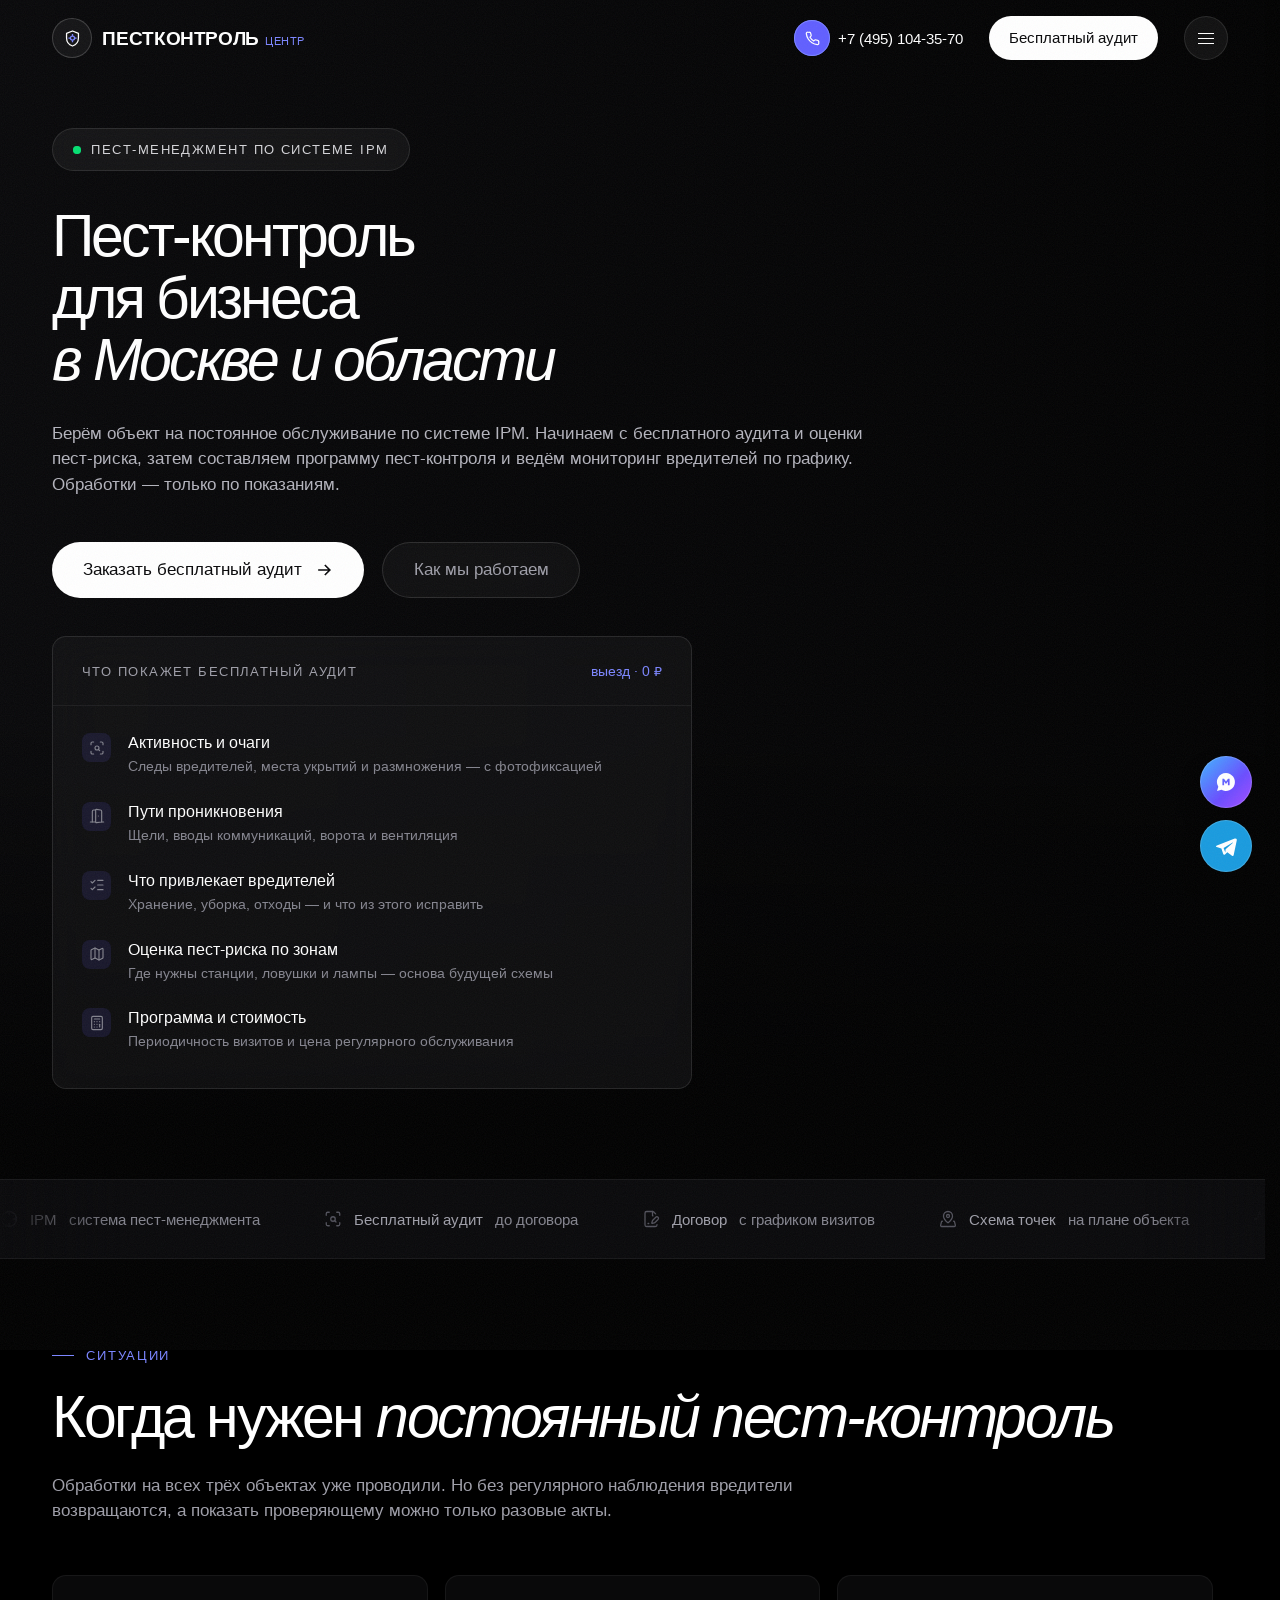
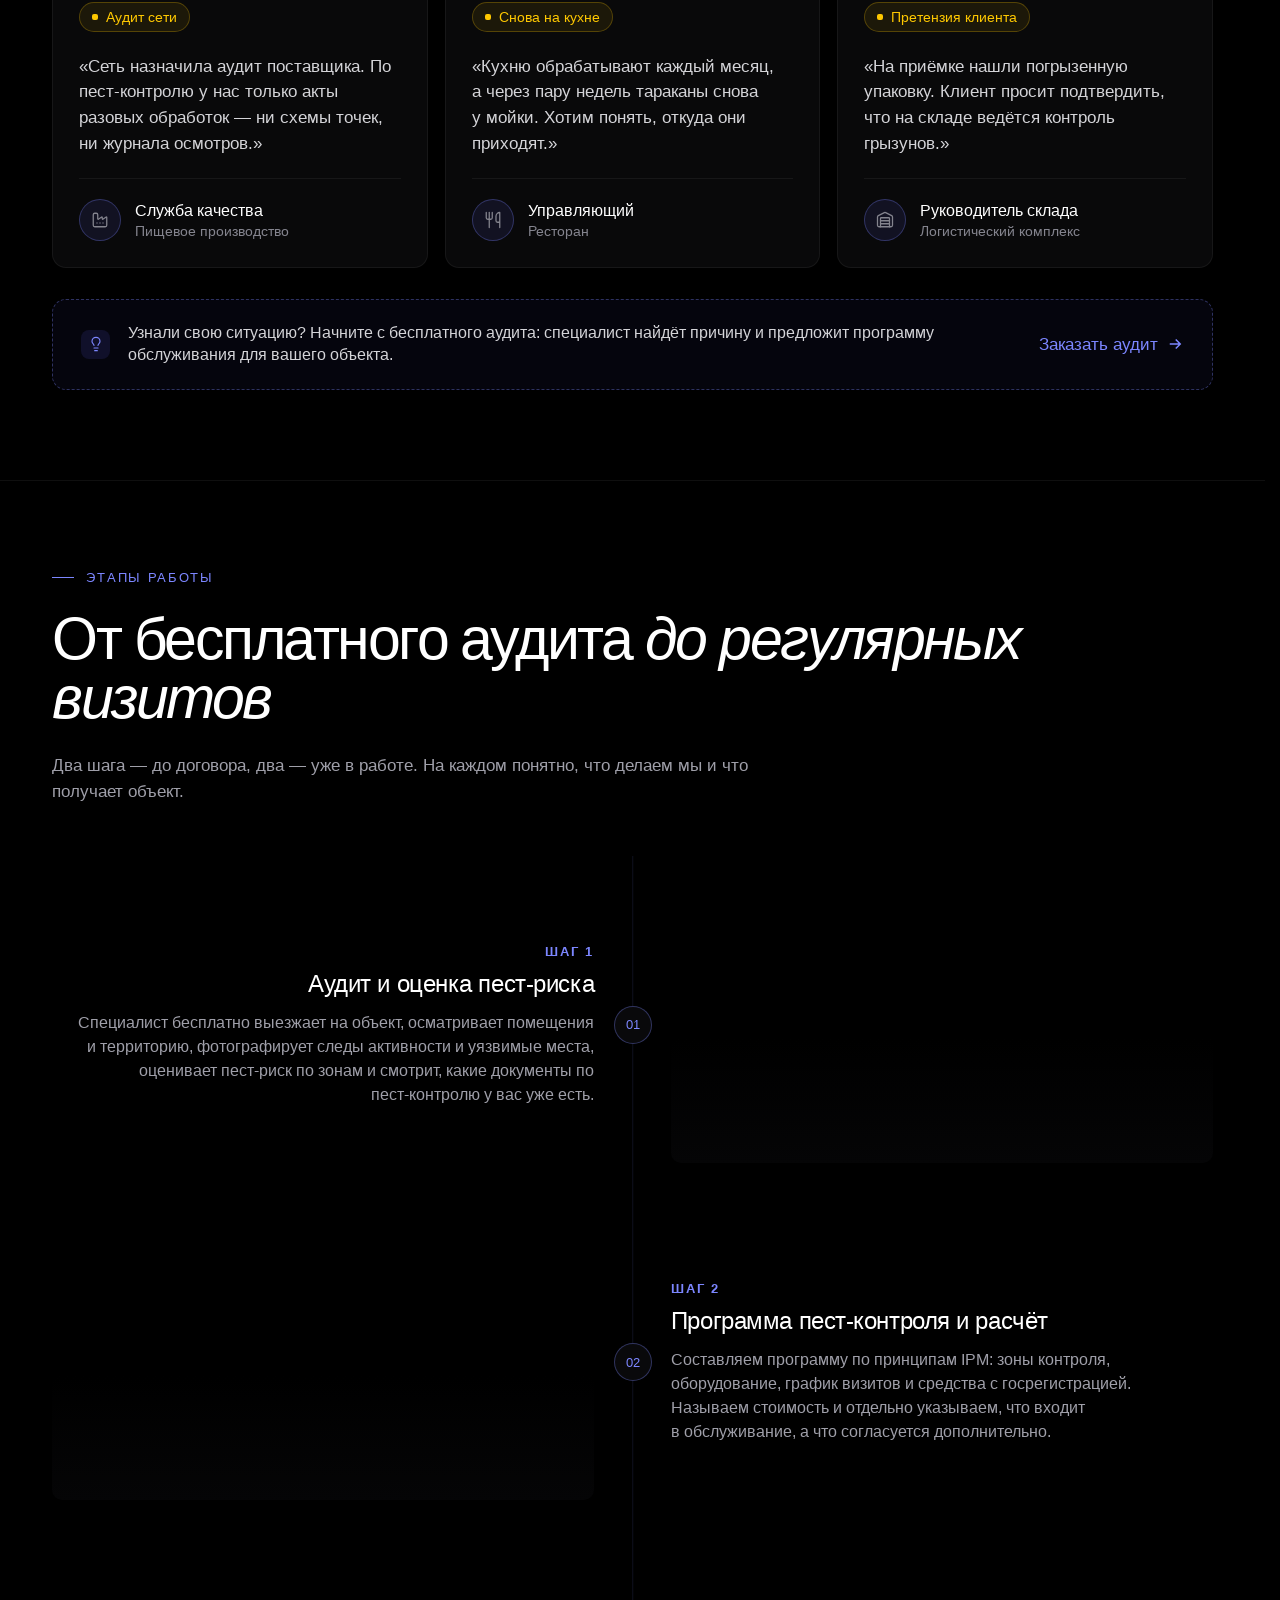
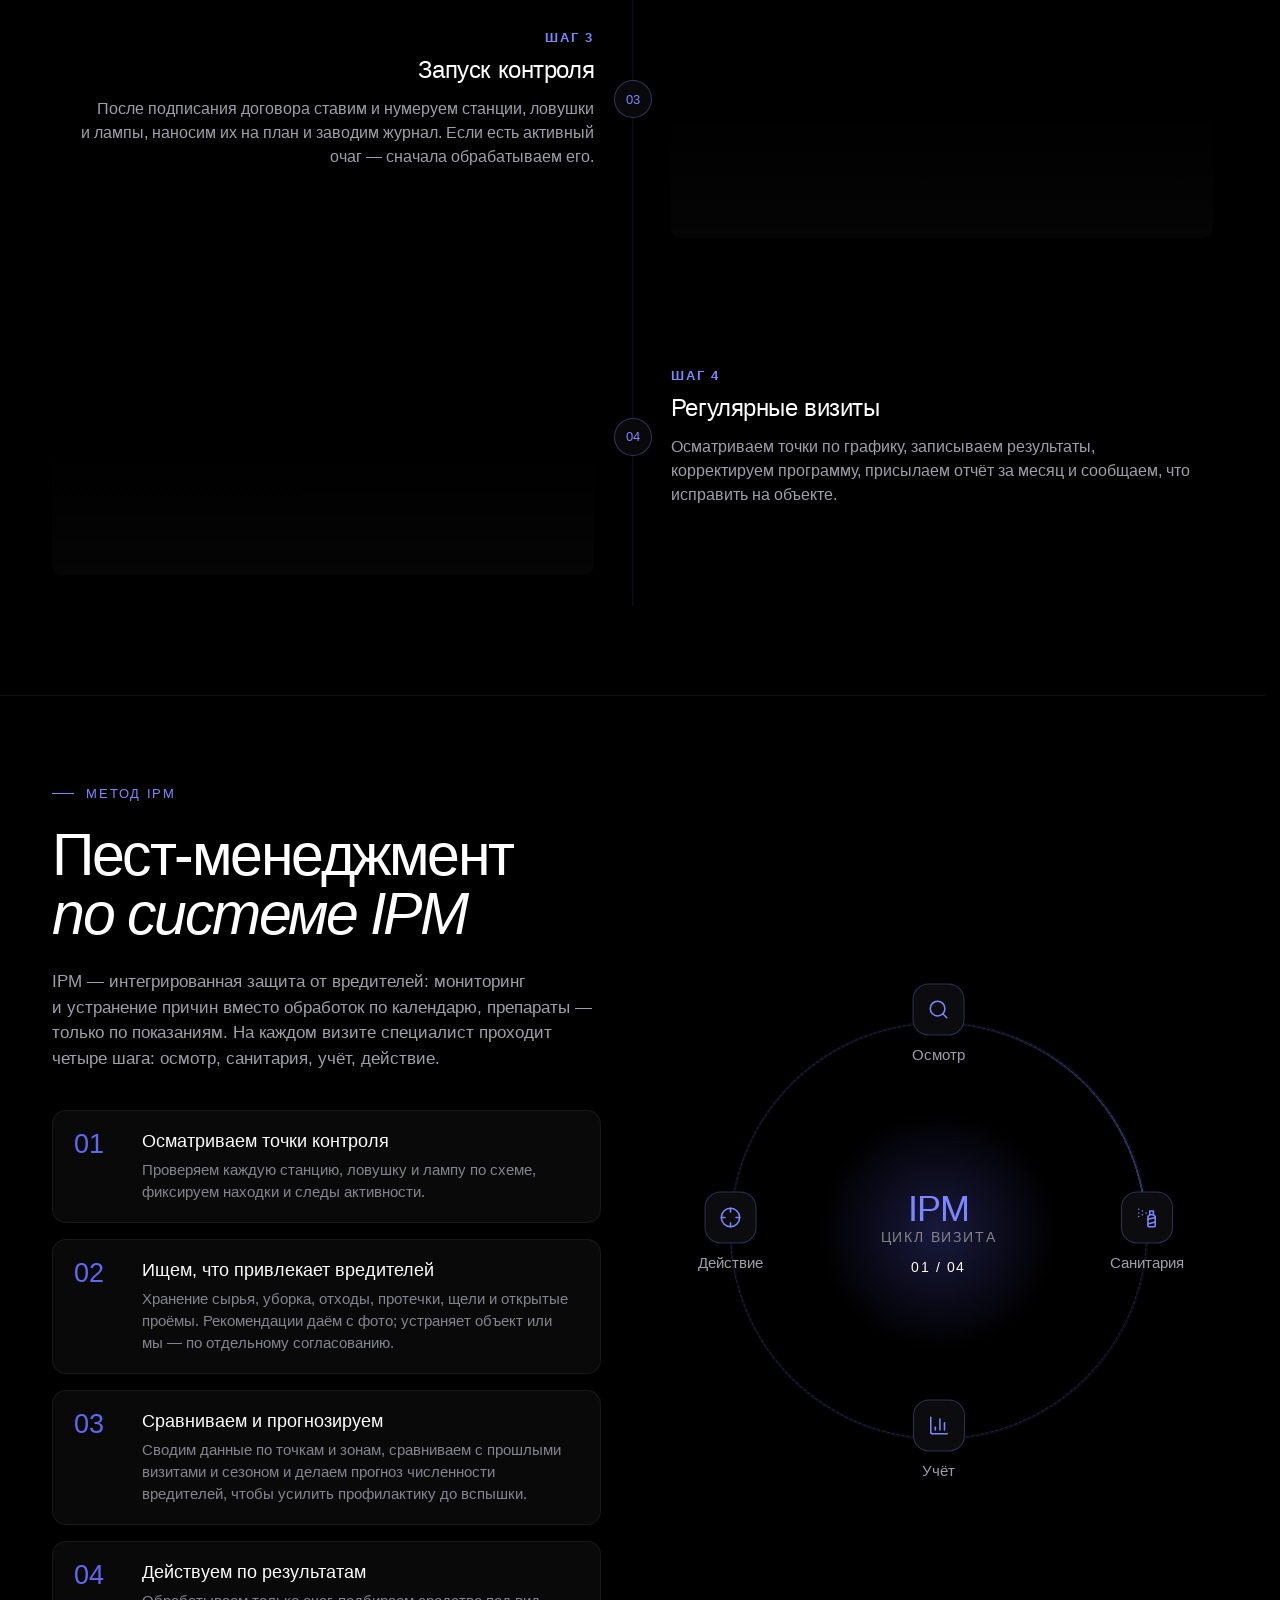
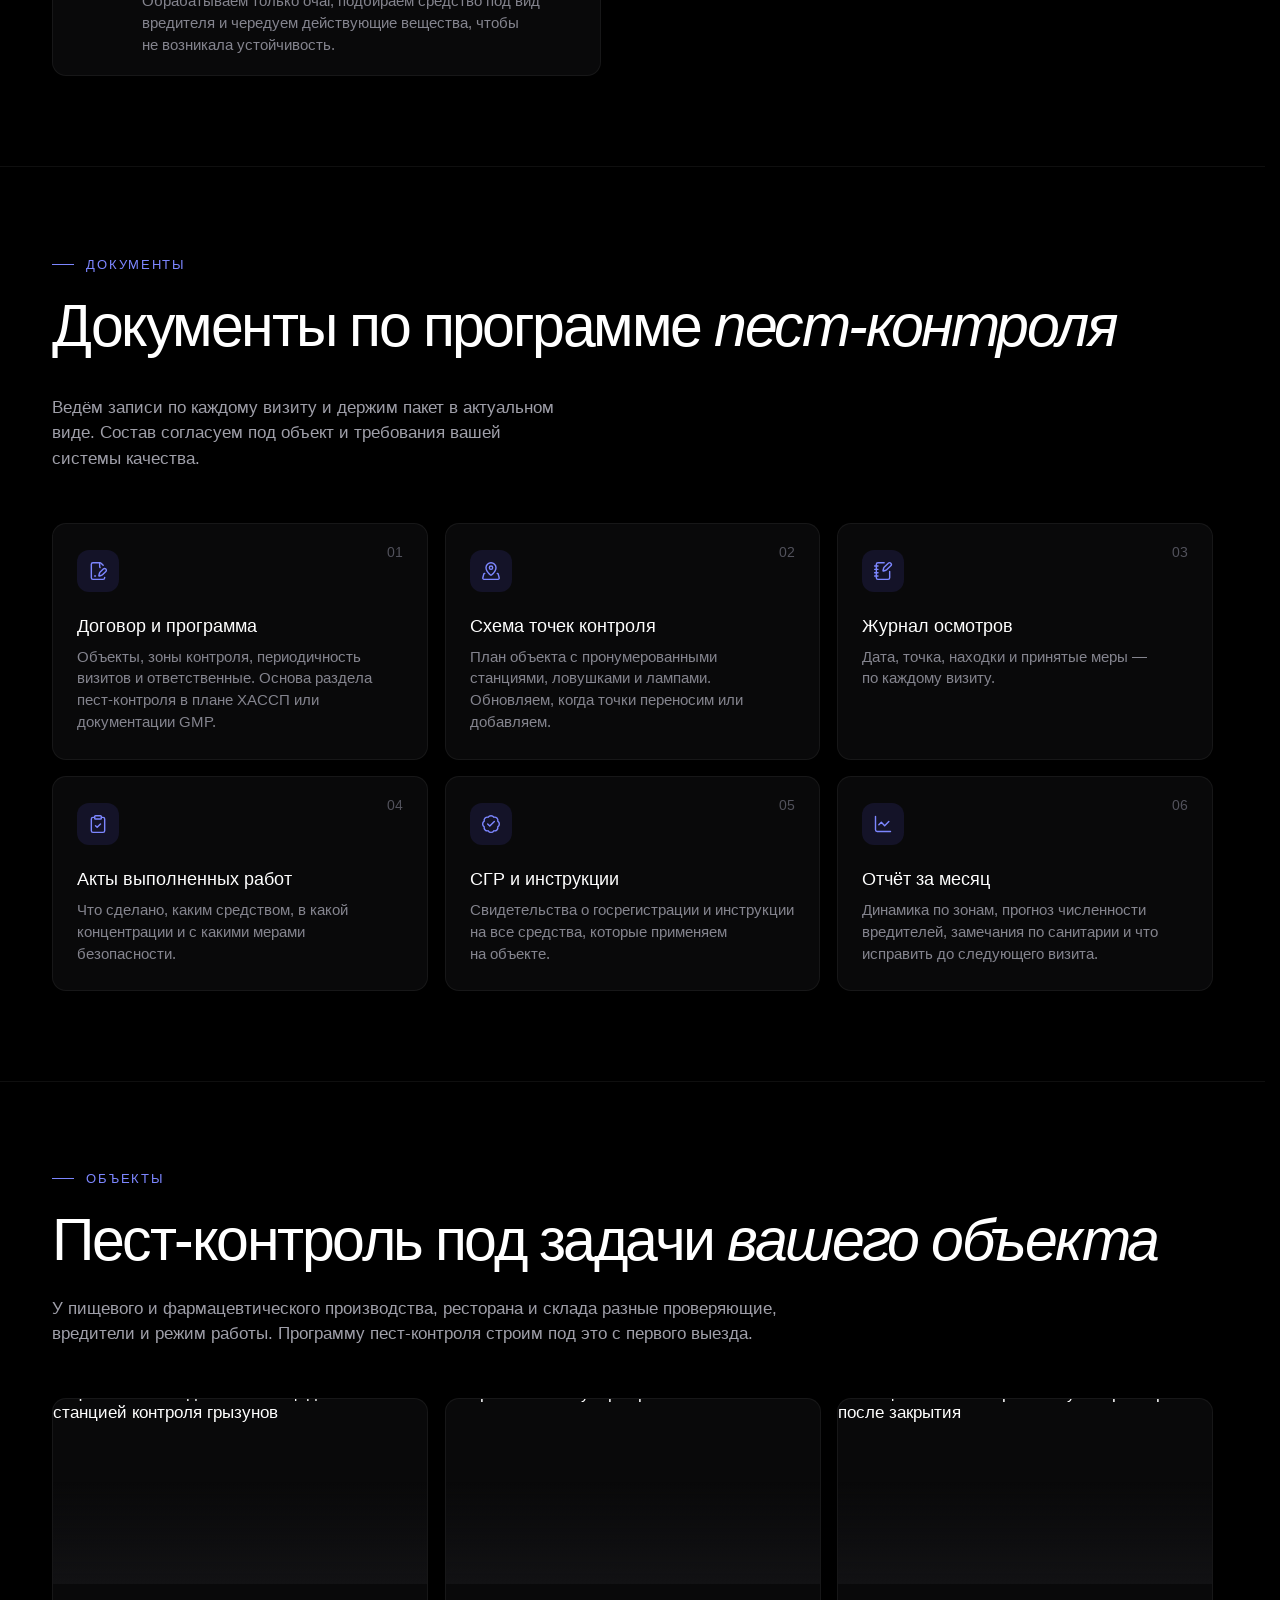
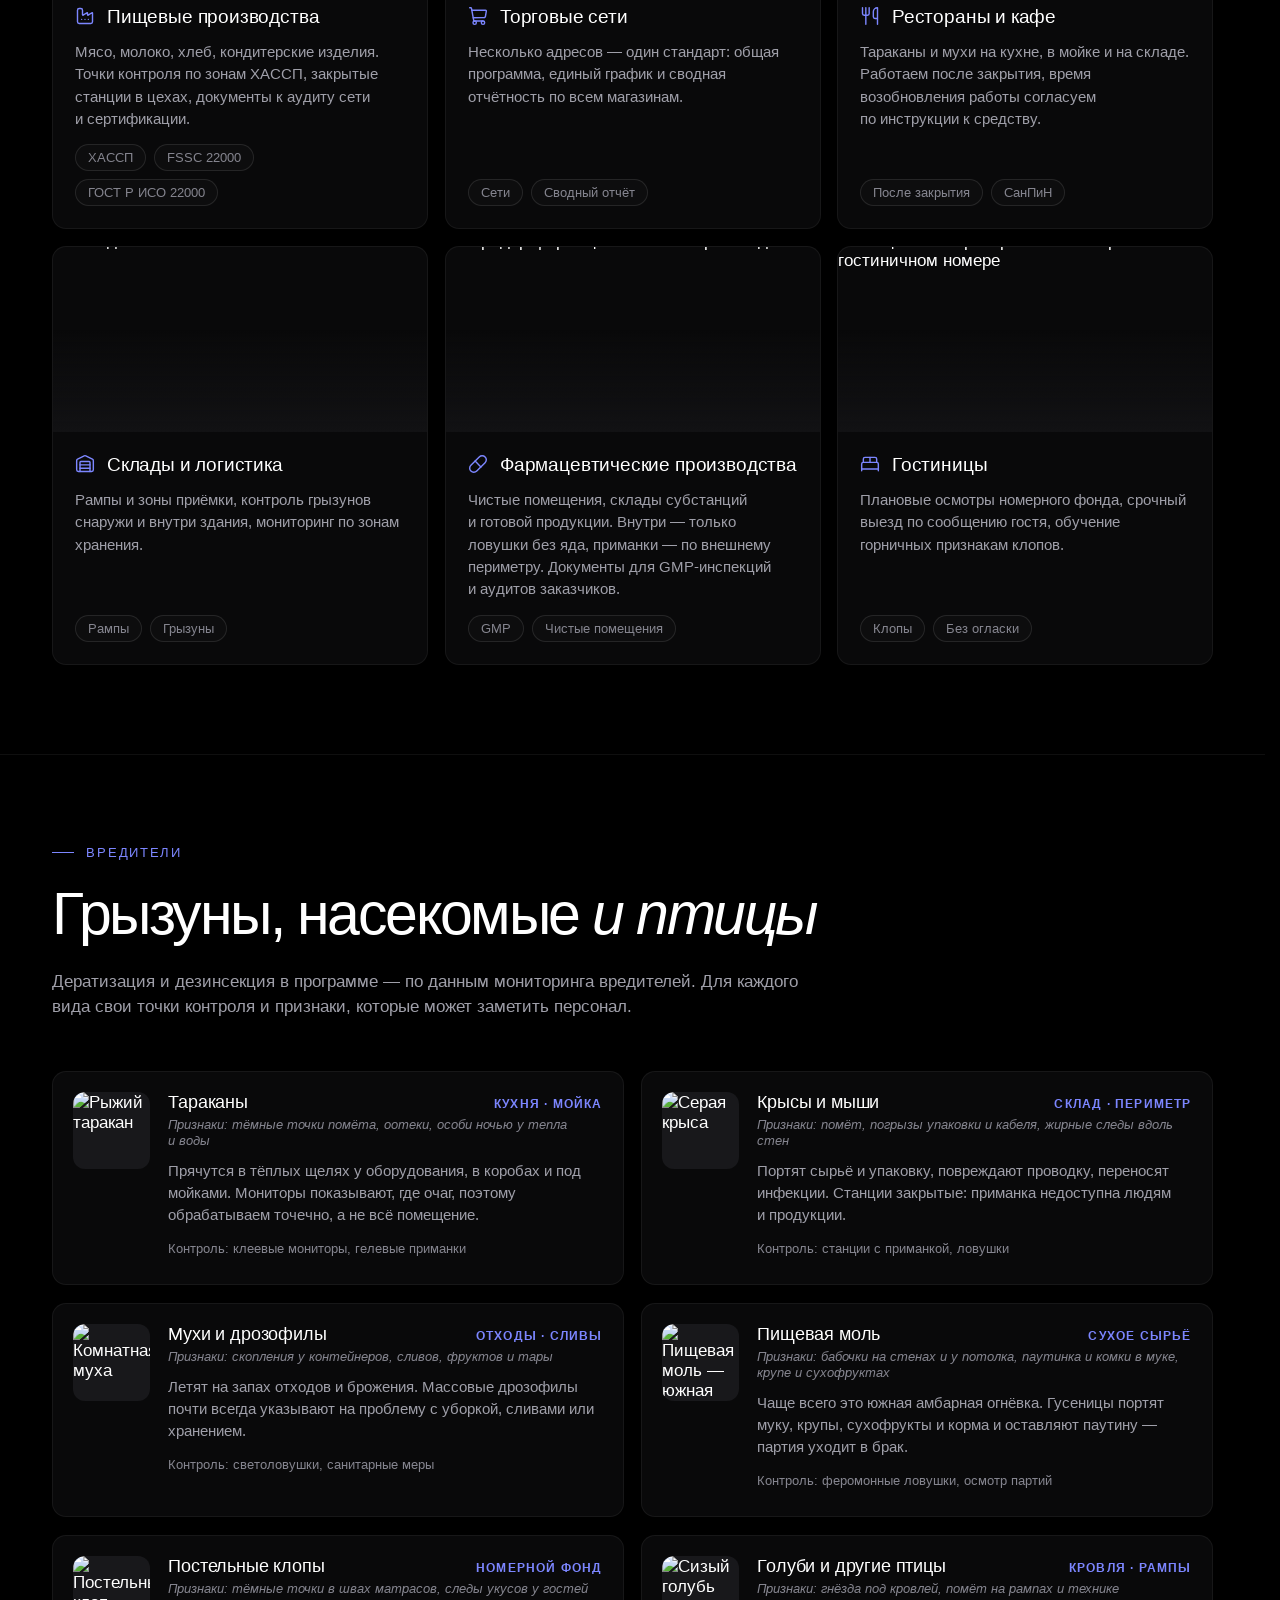
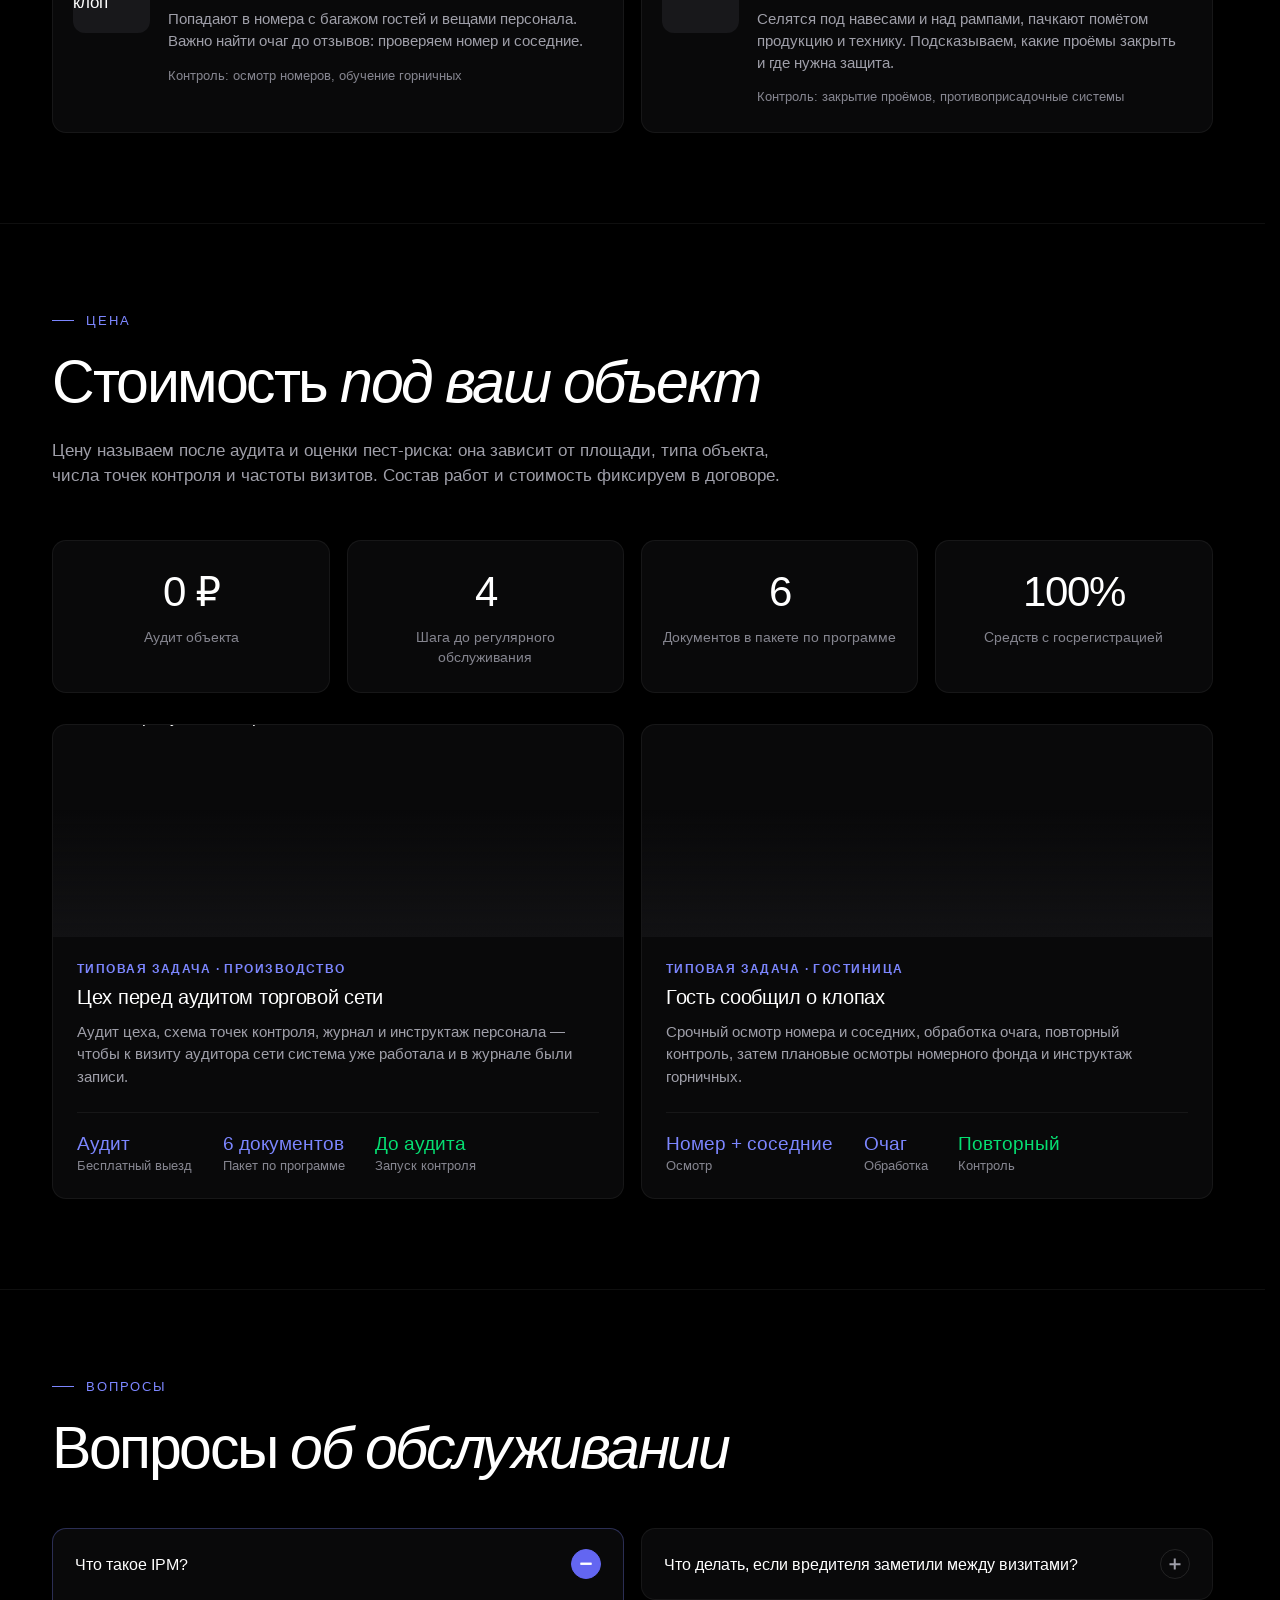
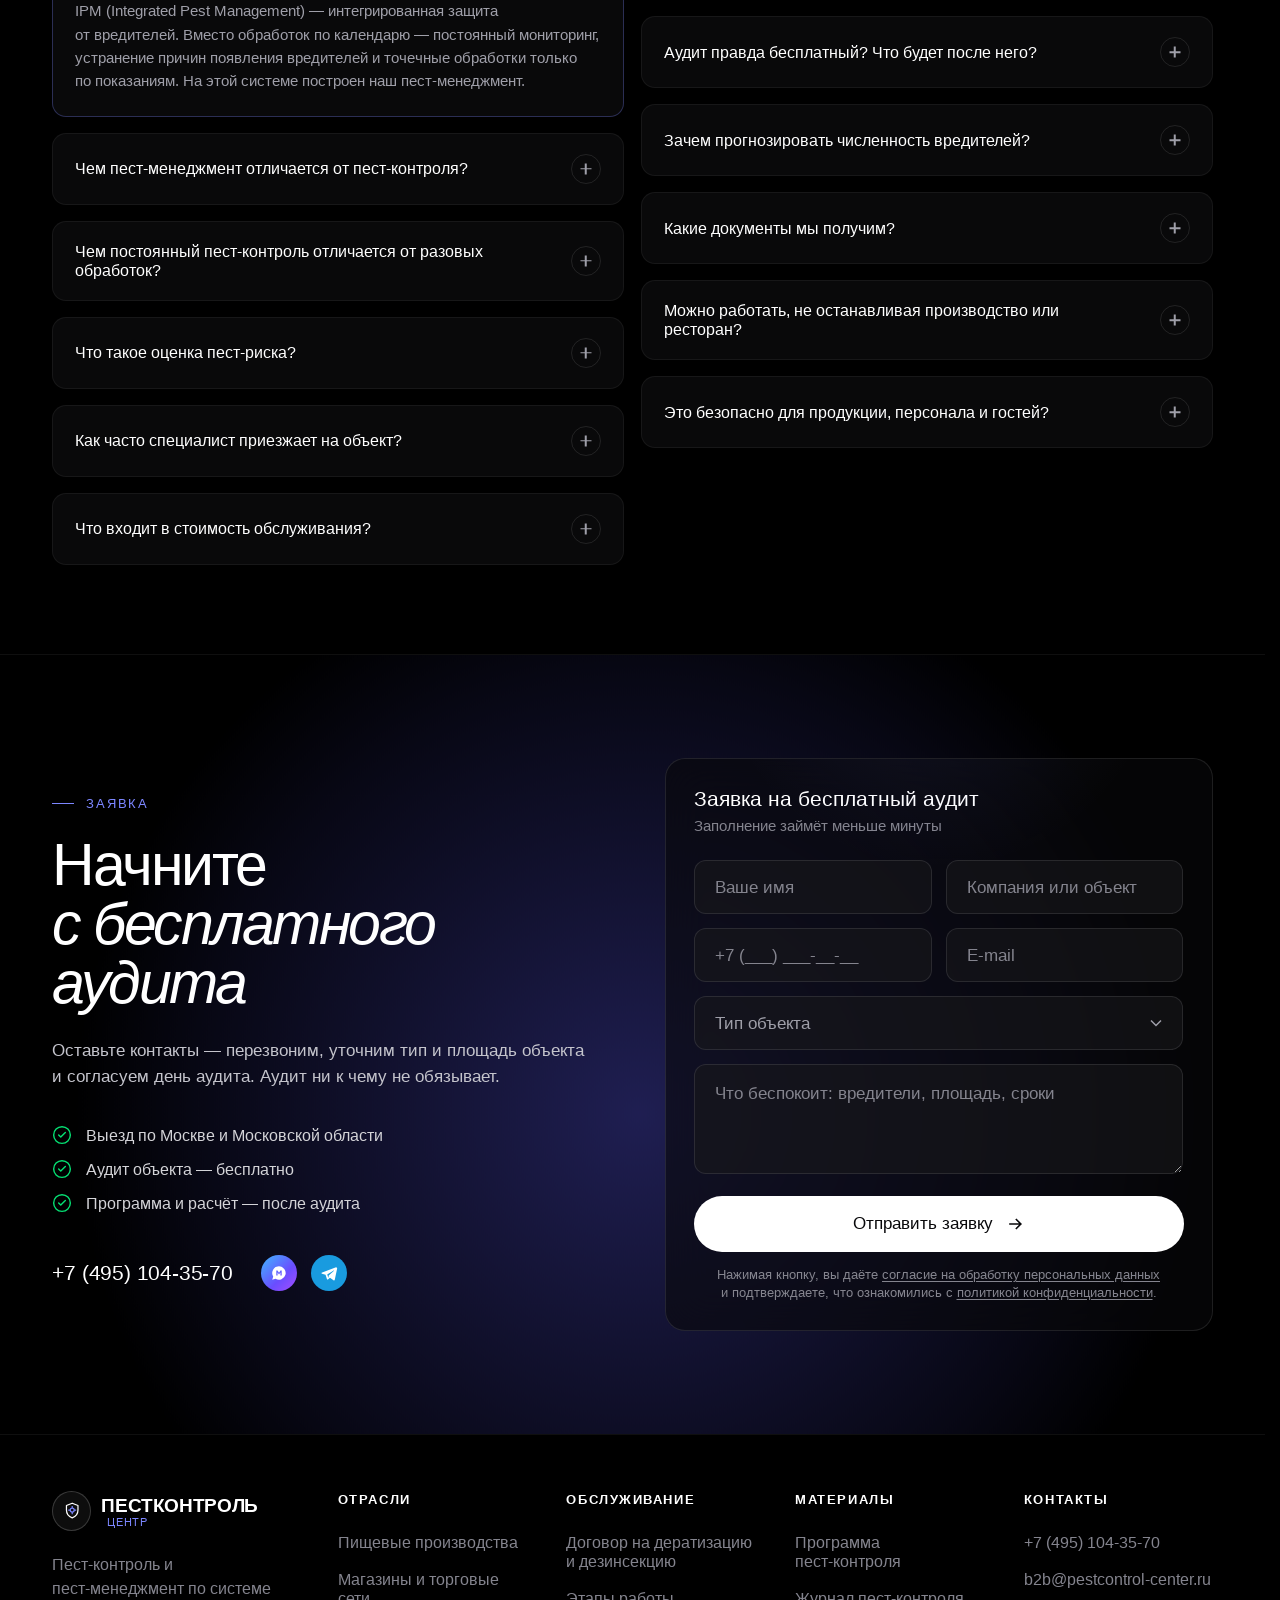
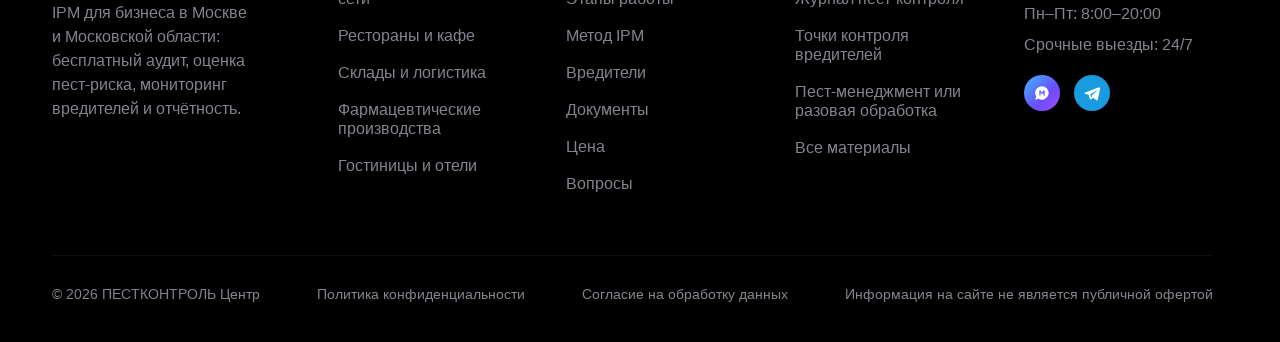
==== index.html @ f463384e "Общее меню сайта, вариант 1: «Отрасли ▾ · Договор · Метод IPM · Цена · Материалы», мобильное меню с " ====
<!doctype html>
<html lang="ru">
<head>
<meta charset="utf-8">
<meta name="viewport" content="width=device-width,initial-scale=1,viewport-fit=cover">
<title>Пест-контроль и пест-менеджмент для бизнеса в Москве и области — ПЕСТКОНТРОЛЬ Центр</title>
<meta name="description" content="Пест-контроль и пест-менеджмент по системе IPM для предприятий Москвы и области: бесплатный аудит и оценка пест-риска, программа пест-контроля, мониторинг вредителей и прогноз численности.">
<meta name="theme-color" content="#000000">
<meta property="og:type" content="website">
<meta property="og:locale" content="ru_RU">
<meta property="og:site_name" content="ПЕСТКОНТРОЛЬ Центр">
<meta property="og:title" content="Пест-контроль и пест-менеджмент для бизнеса в Москве и области">
<meta property="og:description" content="Пест-менеджмент по системе IPM на пищевых и фармацевтических производствах, в торговых сетях, ресторанах, на складах и в гостиницах: бесплатный аудит, оценка пест-риска, программа, мониторинг и документы.">
<link rel="icon" href="data:image/svg+xml,%3Csvg xmlns='http://www.w3.org/2000/svg' viewBox='0 0 32 32'%3E%3Ccircle cx='16' cy='16' r='15' fill='%2309090b' stroke='%237c86ff' stroke-width='2'/%3E%3Cpath d='M16 7l7 3v5c0 5-3 8.5-7 10-4-1.5-7-5-7-10v-5z' fill='none' stroke='%23fff' stroke-width='2'/%3E%3C/svg%3E">
<link rel="preload" href="fonts/inter-ru-wght-normal.woff2" as="font" type="font/woff2" crossorigin>
<link rel="preload" href="img/hero.webp" as="image" media="(min-width:761px)">
<link rel="preload" href="img/hero-m.webp" as="image" media="(max-width:760px)">
<script>
  /* включаем начальные состояния анимаций только при работающем JS; страховка — через 4 с всё показывается */
  document.documentElement.classList.add('js');
  /* переход по ссылке с якорем — без заставки */
  if (location.hash) document.documentElement.classList.add('no-intro');
  setTimeout(function(){ if(!document.documentElement.classList.contains('anim-ready')) document.documentElement.classList.add('anim-fail'); }, 4000);
</script>
<link rel="canonical" href="https://xn----itbbsflddbfpfdodg9d0f.xn--p1ai/">
<!-- style:start --><style>@font-face{font-family:Inter;font-style:normal;font-weight:100 900;font-display:swap;src:url(fonts/inter-ru-wght-normal.woff2) format("woff2");unicode-range:U+0020-007E,U+00A0,U+00A9,U+00AB,U+00AD,U+00B0,U+00B7,U+00BB,U+00D7,U+0401,U+0410-044F,U+0451,U+2009,U+2010-2015,U+2018-201E,U+2022,U+2026,U+202F,U+2116,U+20BD,U+2192,U+2212}@font-face{font-family:Inter;font-style:normal;font-weight:100 900;font-display:swap;src:url(fonts/inter-cyrillic-wght-normal.woff2) format("woff2");unicode-range:U+0301,U+0400,U+0402-040F,U+0450,U+0452-045F,U+0490-0491,U+04B0-04B1}@font-face{font-family:Inter;font-style:normal;font-weight:100 900;font-display:swap;src:url(fonts/inter-latin-wght-normal.woff2) format("woff2");unicode-range:U+0000-001F,U+007F-009F,U+00A1-00A8,U+00AA,U+00AC,U+00AE-00AF,U+00B1-00B6,U+00B8-00BA,U+00BC-00D6,U+00D8-00FF,U+0131,U+0152-0153,U+02BB-02BC,U+02C6,U+02DA,U+02DC,U+0304,U+0308,U+0329,U+2000-2008,U+200A-200F,U+2016-2017,U+201F-2021,U+2023-2025,U+2027-202E,U+2030-206F,U+20AC,U+2122,U+2191,U+2193,U+2215,U+FEFF,U+FFFD}@font-face{font-family:Inter;font-style:italic;font-weight:100 900;font-display:swap;src:url(fonts/inter-ru-wght-italic.woff2) format("woff2");unicode-range:U+0020-007E,U+00A0,U+00A9,U+00AB,U+00AD,U+00B0,U+00B7,U+00BB,U+00D7,U+0401,U+0410-044F,U+0451,U+2009,U+2010-2015,U+2018-201E,U+2022,U+2026,U+202F,U+2116,U+20BD,U+2192,U+2212}@font-face{font-family:Inter;font-style:italic;font-weight:100 900;font-display:swap;src:url(fonts/inter-cyrillic-wght-italic.woff2) format("woff2");unicode-range:U+0301,U+0400,U+0402-040F,U+0450,U+0452-045F,U+0490-0491,U+04B0-04B1}@font-face{font-family:Inter;font-style:italic;font-weight:100 900;font-display:swap;src:url(fonts/inter-latin-wght-italic.woff2) format("woff2");unicode-range:U+0000-001F,U+007F-009F,U+00A1-00A8,U+00AA,U+00AC,U+00AE-00AF,U+00B1-00B6,U+00B8-00BA,U+00BC-00D6,U+00D8-00FF,U+0131,U+0152-0153,U+02BB-02BC,U+02C6,U+02DA,U+02DC,U+0304,U+0308,U+0329,U+2000-2008,U+200A-200F,U+2016-2017,U+201F-2021,U+2023-2025,U+2027-202E,U+2030-206F,U+20AC,U+2122,U+2191,U+2193,U+2215,U+FEFF,U+FFFD}@font-face{font-family:Inter Fallback;font-style:normal;font-weight:100 349;src:local("Arial"),local("ArialMT"),local("Liberation Sans"),local("LiberationSans"),local("Arimo"),local("Arimo-Regular");size-adjust:104.6919%;ascent-override:92.5381%;descent-override:23.0412%;line-gap-override:0%}@font-face{font-family:Inter Fallback;font-style:normal;font-weight:350 449;src:local("Arial"),local("ArialMT"),local("Liberation Sans"),local("LiberationSans"),local("Arimo"),local("Arimo-Regular");size-adjust:106.8153%;ascent-override:90.6967%;descent-override:22.5827%;line-gap-override:0%}@font-face{font-family:Inter Fallback;font-style:normal;font-weight:450 549;src:local("Arial"),local("ArialMT"),local("Liberation Sans"),local("LiberationSans"),local("Arimo"),local("Arimo-Regular");size-adjust:107.1268%;ascent-override:90.4329%;descent-override:22.5171%;line-gap-override:0%}@font-face{font-family:Inter Fallback;font-style:normal;font-weight:550 900;src:local("Arial Bold"),local("Arial-BoldMT"),local("Liberation Sans Bold"),local("LiberationSans-Bold"),local("Arimo Bold"),local("Arimo-Bold");size-adjust:101.0648%;ascent-override:95.8572%;descent-override:23.8677%;line-gap-override:0%}@font-face{font-family:Inter Fallback;font-style:italic;font-weight:100 399;src:local("Arial Italic"),local("Arial-ItalicMT"),local("Liberation Sans Italic"),local("LiberationSans-Italic"),local("Arimo Italic"),local("Arimo-Italic");size-adjust:101.0652%;ascent-override:95.8588%;descent-override:23.8681%;line-gap-override:0%}@font-face{font-family:Inter Fallback;font-style:italic;font-weight:400 900;src:local("Arial Italic"),local("Arial-ItalicMT"),local("Liberation Sans Italic"),local("LiberationSans-Italic"),local("Arimo Italic"),local("Arimo-Italic");size-adjust:104.378%;ascent-override:92.8145%;descent-override:23.1101%;line-gap-override:0%}:root{--bg:#000;--bg2:#09090b;--card:rgba(24,24,27,.4);--line:rgba(255,255,255,.06);--line2:rgba(255,255,255,.1);--t1:#fff;--t2:#9f9fa9;--t3:#84848e;--t4:#52525c;--acc:#7c86ff;--acc2:#615fff;--acc3:#6366f1;--yel:#fdc700;--red:#ff6467;--org:#ff8904;--grn:#05df72;--pad:clamp(20px,4.1vw,80px);--max:1764px;--h2:clamp(40px,4.4vw,84px);--r:14px;--ease:cubic-bezier(.16,1,.3,1);--ease-io:cubic-bezier(.65,0,.35,1)}*{box-sizing:border-box;margin:0;padding:0}html{scroll-behavior:smooth;scroll-padding-top:96px}html.lenis,html.lenis body{height:auto}html.lenis{scroll-behavior:auto}.lenis.lenis-stopped{overflow:clip}html{scrollbar-gutter:stable}body{background:var(--bg);color:var(--t1);font-family:Inter,Inter Fallback,system-ui,-apple-system,Segoe UI,sans-serif;font-weight:300;-webkit-font-smoothing:antialiased;overflow-x:clip}img{display:block;max-width:100%;height:auto}a{color:inherit;text-decoration:none}button,input,select,textarea{font:inherit;color:inherit}::selection{background:var(--acc2);color:#fff}.wrap{max-width:calc(var(--max) + var(--pad)*2);margin:0 auto;padding:0 var(--pad)}em{font-style:italic;font-weight:500}.sr-only{position:absolute;width:1px;height:1px;padding:0;margin:-1px;overflow:hidden;clip:rect(0,0,0,0);white-space:nowrap;border:0}.skip{position:fixed;left:16px;top:-80px;z-index:200;background:#fff;color:#09090b;padding:12px 18px;border-radius:999px;font-weight:500;transition:top .3s var(--ease)}.skip:focus{top:16px}:focus-visible{outline:2px solid var(--acc);outline-offset:3px;border-radius:6px}.btn:focus-visible{outline-offset:4px;border-radius:999px}.intro{position:fixed;inset:0;z-index:300;background:#000;display:grid;place-items:center;clip-path:inset(0 0 0 0)}html:not(.js) .intro,html.anim-fail .intro,html.no-intro .intro{display:none}.intro-in{display:flex;flex-direction:column;align-items:center;gap:22px}.intro-mark{width:76px;height:76px}.intro-mark path,.intro-mark circle{stroke-dasharray:100;stroke-dashoffset:100}.intro-word{display:flex;align-items:baseline;gap:8px;font-weight:600;font-size:22px;letter-spacing:-.02em;opacity:0}.intro-word b{font-size:12px;font-weight:500;color:var(--acc);text-transform:uppercase;letter-spacing:.08em}.intro-bar{width:160px;height:1px;background:#ffffff1a;overflow:hidden}.intro-bar i{display:block;height:100%;background:var(--acc);transform:scaleX(0);transform-origin:left}.intro .im-shield{animation:imDraw .55s cubic-bezier(.45,0,.55,1) forwards}.intro .im-c,.intro .im-x{animation:imDraw .35s cubic-bezier(.5,1,.89,1) .3s forwards}.intro-word{animation:imWord .35s cubic-bezier(.33,1,.68,1) .38s forwards}.intro-bar i{animation:imBar .45s cubic-bezier(.45,0,.55,1) .42s forwards}@keyframes imDraw{to{stroke-dashoffset:0}}@keyframes imWord{to{opacity:1;transform:none}}@keyframes imBar{to{transform:none}}.progress{position:fixed;left:0;right:0;top:0;height:2px;z-index:120;pointer-events:none}.progress i{display:block;height:100%;background:var(--acc);transform:scaleX(0);transform-origin:left}.grain{position:fixed;inset:-50%;z-index:110;pointer-events:none;opacity:.055;background-image:url("data:image/svg+xml,%3Csvg xmlns='http://www.w3.org/2000/svg' width='160' height='160'%3E%3Cfilter id='n'%3E%3CfeTurbulence type='fractalNoise' baseFrequency='.9' numOctaves='3' stitchTiles='stitch'/%3E%3C/filter%3E%3Crect width='100%25' height='100%25' filter='url(%23n)'/%3E%3C/svg%3E");animation:grain 1.2s steps(6) infinite}.intro~.grain{animation-play-state:paused}@keyframes grain{0%{transform:translate(0)}20%{transform:translate(-3%,2%)}40%{transform:translate(2%,-3%)}60%{transform:translate(-2%,-1%)}80%{transform:translate(3%,3%)}to{transform:translate(0)}}.cursor{display:none}@media (hover:hover) and (pointer:fine){html.has-cursor,html.has-cursor a,html.has-cursor button,html.has-cursor [role=button]{cursor:none}html.has-cursor input,html.has-cursor textarea,html.has-cursor select{cursor:text}html.has-cursor select{cursor:pointer}.has-cursor .cursor{display:block;position:fixed;left:0;top:0;z-index:250;pointer-events:none}.cursor-dot,.cursor-ring{position:fixed;left:0;top:0;border-radius:50%;pointer-events:none;will-change:transform}.cursor-dot{width:6px;height:6px;margin:-3px 0 0 -3px;background:#fff}.cursor-ring{width:38px;height:38px;margin:-19px 0 0 -19px;border:1px solid rgba(255,255,255,.35);transition:width .35s var(--ease),height .35s var(--ease),margin .35s var(--ease),background .35s,border-color .35s,opacity .3s}.cursor.link .cursor-ring{width:64px;height:64px;margin:-32px 0 0 -32px;background:#6366f124;border-color:#7c86ff99}.cursor.link .cursor-dot,.cursor.text .cursor-ring{opacity:0}.cursor.down .cursor-ring{width:30px;height:30px;margin:-15px 0 0 -15px}.cursor.hidden .cursor-dot,.cursor.hidden .cursor-ring{opacity:0}}.hdr{position:fixed;inset:0 0 auto;z-index:50;transition:background .4s,backdrop-filter .4s,border-color .4s,transform .5s var(--ease);border-bottom:1px solid transparent}.hdr.scrolled{background:#000000b8;backdrop-filter:blur(18px);-webkit-backdrop-filter:blur(18px);border-color:var(--line)}.hdr.hide{transform:translateY(-100%)}.hdr .wrap{display:flex;align-items:center;justify-content:space-between;height:clamp(68px,6vw,115px);gap:24px}.logo{display:flex;align-items:center;gap:10px;flex-shrink:0}.logo-mark{width:clamp(40px,3vw,57px);height:clamp(40px,3vw,57px);border-radius:50%;border:1.5px solid rgba(255,255,255,.18);background:#ffffff0d;display:grid;place-items:center;transition:border-color .4s,transform .6s var(--ease)}.logo:hover .logo-mark{border-color:var(--acc);transform:rotate(-12deg)}.logo-mark svg{width:50%;height:50%}.logo-txt{font-size:0}.logo-name{font-weight:600;font-size:clamp(17px,1.45vw,28px);letter-spacing:-.02em}.logo-sub{font-weight:500;font-size:clamp(10px,.75vw,14px);color:var(--acc);text-transform:uppercase;letter-spacing:.06em;margin-left:6px}.nav{display:flex;align-items:center;gap:clamp(18px,2.3vw,46px)}.nav>a,.nav-dd-btn{font-size:clamp(14px,1.05vw,20px);color:var(--t2);transition:color .25s;position:relative;padding:10px 0;white-space:nowrap}.nav>a:after,.nav-dd-btn:after{content:"";position:absolute;left:0;right:0;bottom:2px;height:1px;background:var(--acc);transform:scaleX(0);transform-origin:right;transition:transform .45s var(--ease)}.nav>a:hover,.nav>a.active,.nav-dd-btn.active,.nav-dd.open .nav-dd-btn{color:#fff}.nav>a:hover:after,.nav>a.active:after,.nav-dd-btn.active:after{transform:scaleX(1);transform-origin:left}.nav-dd{position:relative;display:flex}.nav-dd-btn{display:inline-flex;align-items:center;gap:.4em;background:none;border:0;font-family:inherit;font-weight:inherit;cursor:pointer}.nav-dd-btn svg{width:.62em;height:.62em;flex-shrink:0;transition:transform .45s var(--ease)}.nav-dd.open .nav-dd-btn svg{transform:rotate(180deg)}.nav-dd-panel{position:absolute;top:100%;left:50%;z-index:2;width:max-content;min-width:300px;margin-top:14px;padding:8px;border-radius:18px;background:#0c0c0ef7;-webkit-backdrop-filter:blur(18px);backdrop-filter:blur(18px);border:1px solid var(--line2);box-shadow:0 34px 80px -28px #000000f2;display:flex;flex-direction:column;opacity:0;visibility:hidden;transform:translate(-50%,8px);transition:opacity .2s linear,transform .45s var(--ease),visibility 0s .45s}.nav-dd-panel:before{content:"";position:absolute;left:0;right:0;bottom:100%;height:18px}.nav-dd.open .nav-dd-panel{opacity:1;visibility:visible;transform:translate(-50%);transition:opacity .2s linear,transform .45s var(--ease)}@media (hover:hover){.nav-dd:not(.nohover):hover .nav-dd-panel{opacity:1;visibility:visible;transform:translate(-50%);transition:opacity .2s linear,transform .45s var(--ease)}.nav-dd:not(.nohover):hover .nav-dd-btn{color:#fff}.nav-dd:not(.nohover):hover .nav-dd-btn svg{transform:rotate(180deg)}}.hdr.hide .nav-dd-panel{opacity:0;visibility:hidden}.nav-dd-panel a{display:flex;align-items:center;justify-content:space-between;gap:28px;padding:12px 14px;border-radius:11px;font-size:clamp(14px,.9vw,16px);color:var(--t2);white-space:nowrap;transition:background-color .2s,color .2s}.nav-dd-panel a svg{width:16px;height:16px;flex-shrink:0;color:var(--acc);opacity:0;transform:translate(-6px);transition:opacity .25s,transform .45s var(--ease)}.nav-dd-panel a:hover,.nav-dd-panel a:focus-visible{background:#ffffff0f;color:#fff}.nav-dd-panel a:hover svg,.nav-dd-panel a:focus-visible svg,.nav-dd-panel a[aria-current] svg{opacity:1;transform:none}.nav-dd-panel a[aria-current]{color:#fff;background:#7c86ff1f}.nav-dd-panel .nav-dd-all{position:relative;margin-top:9px;color:var(--acc)}.nav-dd-panel .nav-dd-all:before{content:"";position:absolute;left:14px;right:14px;top:-5px;height:1px;background:var(--line2)}.nav-dd-panel .nav-dd-all svg{opacity:1;transform:none}.hdr-right{display:flex;align-items:center;gap:clamp(14px,2vw,40px)}.phone{display:flex;align-items:center;gap:8px;font-weight:500;font-size:clamp(14px,1vw,17px);white-space:nowrap;padding:4px 0}.phone i{width:36px;height:36px;border-radius:50%;background:var(--acc2);display:grid;place-items:center;position:relative;transition:transform .4s var(--ease)}.phone i:after{content:"";position:absolute;inset:0;border-radius:50%;border:1px solid var(--acc);animation:ring 2.4s var(--ease) infinite}@keyframes ring{0%{transform:scale(1);opacity:.8}to{transform:scale(1.7);opacity:0}}.phone:hover i{transform:rotate(-14deg) scale(1.06)}.phone svg{width:15px;height:15px}.msg{display:flex;gap:14px}.msg a{width:36px;height:36px;border-radius:50%;display:grid;place-items:center;transition:transform .35s var(--ease),box-shadow .35s}.msg a:hover{transform:translateY(-3px);box-shadow:0 10px 24px -8px #615fffb3}.msg .max{background:linear-gradient(135deg,#3fb8ff,#6a4dff 60%,#a64dff)}.msg .tg{background:#199bdf}.msg svg{width:18px;height:18px}.btn{position:relative;isolation:isolate;overflow:hidden;display:inline-flex;align-items:center;justify-content:center;gap:12px;border-radius:999px;font-weight:500;cursor:pointer;border:0;white-space:nowrap;transition:color .45s var(--ease),border-color .45s var(--ease),box-shadow .45s var(--ease);will-change:transform}.btn:before{content:"";position:absolute;left:-2px;right:-2px;bottom:-2px;height:calc(100% + 4px);z-index:-1;background:var(--acc3);border-radius:50% 50% 0 0/60% 60% 0 0;transform:translateY(102%);transition:transform .6s var(--ease),border-radius .6s var(--ease)}.btn:hover:before,.btn:focus-visible:before,.btn.is-loading:before{transform:translateY(0);border-radius:0}.btn-w{background:#fff;color:#09090b}.btn-w:hover,.btn-w:focus-visible{color:#fff;box-shadow:0 14px 44px -12px #6366f1bf}.btn-o{background:#ffffff0a;border:1.5px solid rgba(255,255,255,.12);color:var(--t2);backdrop-filter:blur(6px)}.btn-o:hover,.btn-o:focus-visible{color:#fff;border-color:var(--acc3);box-shadow:0 14px 44px -14px #6366f199}.btn:active{transform:scale(.97)}.btn-sm{height:clamp(44px,2.65vw,51px);padding:0 clamp(20px,1.5vw,29px);font-size:clamp(14px,1.05vw,17px)}.btn-lg{height:clamp(56px,4vw,77px);padding:0 clamp(28px,2.4vw,46px);font-size:clamp(16px,1.15vw,20px)}.btn-t{position:relative;display:inline-block;overflow:hidden;line-height:1.35;vertical-align:middle}.btn-t>span{display:block;transition:transform .55s var(--ease)}.btn-t[data-t]:after{content:attr(data-t);position:absolute;left:0;top:100%;width:100%;transition:transform .55s var(--ease)}.btn:hover .btn-t>span,.btn:hover .btn-t:after,.btn:focus-visible .btn-t>span,.btn:focus-visible .btn-t:after{transform:translateY(-100%)}.btn-ic{width:20px;height:20px;flex-shrink:0;transition:transform .5s var(--ease)}.btn:hover .btn-ic{transform:translate(5px)}.btn .spin{display:none;width:20px;height:20px;border-radius:50%;border:2px solid rgba(255,255,255,.35);border-top-color:#fff;animation:spin .8s linear infinite}.btn.is-loading{color:#fff;pointer-events:none}.btn.is-loading .btn-ic{display:none}.btn.is-loading .spin{display:block}.link-arrow{color:var(--acc);font-weight:500;white-space:nowrap;display:inline-flex;gap:8px;align-items:center;padding:12px 0;position:relative}.link-arrow:after{content:"";position:absolute;left:0;right:26px;bottom:8px;height:1px;background:currentColor;transform:scaleX(0);transform-origin:right;transition:transform .45s var(--ease)}.link-arrow:hover:after{transform:scaleX(1);transform-origin:left}.link-arrow svg{width:18px;height:18px;transition:transform .45s var(--ease)}.link-arrow:hover svg{transform:translate(4px)}.burger{display:none;width:44px;height:44px;border-radius:50%;background:#ffffff0f;border:1px solid var(--line2);align-items:center;justify-content:center;cursor:pointer}.burger span{display:block;width:16px;height:1.5px;background:#fff;position:relative;transition:.3s}.burger span:before,.burger span:after{content:"";position:absolute;left:0;width:16px;height:1.5px;background:#fff;transition:.3s}.burger span:before{top:-5px}.burger span:after{top:5px}.menu-open .burger span{background:transparent}.menu-open .burger span:before{top:0;transform:rotate(45deg)}.menu-open .burger span:after{top:0;transform:rotate(-45deg)}.mmenu{position:fixed;inset:0;z-index:45;padding:100px max(24px,var(--pad)) 40px;display:flex;flex-direction:column;gap:8px;overflow-y:auto;overscroll-behavior:contain;visibility:hidden;pointer-events:none;transition:visibility 0s .8s}.mmenu:before{content:"";position:fixed;inset:0;z-index:-1;background:#000;clip-path:circle(0px at var(--mx, calc(100% - 44px) ) var(--my,44px));transition:clip-path .65s var(--ease) .12s;will-change:clip-path}.menu-open .mmenu{visibility:visible;pointer-events:auto;transition:none}.menu-open .mmenu:before{clip-path:circle(150% at var(--mx, calc(100% - 44px) ) var(--my,44px));transition:clip-path .8s var(--ease)}.mmenu>a,.mm-toggle{flex-shrink:0;font-size:28px;font-weight:300;padding:12px 0;border-bottom:1px solid var(--line);transform:translateY(16px);opacity:0;transition:opacity .15s linear,transform .15s linear,color .45s var(--ease)}.menu-open .mmenu>a,.menu-open .mm-toggle{transform:none;opacity:1;transition:opacity .5s var(--ease) var(--d,0s),transform .5s var(--ease) var(--d,0s),color .45s var(--ease)}.mmenu .btn{margin-top:24px;border-bottom:0;font-size:17px}.mmenu>a small{display:block;margin-top:4px;font-size:14px;font-weight:400;letter-spacing:0;color:var(--t3)}.mmenu a[aria-current]{color:var(--acc)}.mm-group{flex-shrink:0;display:flex;flex-direction:column}.mm-toggle{display:flex;align-items:center;justify-content:space-between;gap:16px;width:100%;background:none;border-width:0 0 1px;border-style:solid;border-color:var(--line);color:var(--t1);font-family:inherit;line-height:inherit;text-align:left;cursor:pointer}.mm-toggle svg{width:20px;height:20px;flex-shrink:0;color:var(--t3);transition:transform .45s var(--ease)}.mm-group.open .mm-toggle svg{transform:rotate(180deg)}.mm-sub{display:grid;grid-template-rows:0fr;transition:grid-template-rows .5s var(--ease)}.mm-group.open .mm-sub{grid-template-rows:1fr}.mm-sub>div{min-height:0;overflow:hidden;display:flex;flex-direction:column;visibility:hidden;opacity:0;transition:visibility 0s .5s,opacity .15s linear}.menu-open .mm-group.open .mm-sub>div{visibility:visible;opacity:1;transition:opacity .45s var(--ease) .1s}.mm-sub a{font-size:18px;font-weight:400;color:var(--t2);padding:12px 0 12px 20px;border-bottom:1px solid var(--line);transition:color .3s}.mm-sub a:last-child{color:var(--acc)}@media (max-height:700px){.mmenu{padding-top:84px;padding-bottom:24px;gap:4px}.mmenu>a,.mm-toggle{font-size:24px;padding:9px 0}.mm-sub a{padding:10px 0 10px 20px}.mmenu .btn{margin-top:16px}}.hero{position:relative;min-height:max(100svh,760px);display:flex;align-items:center;overflow:hidden;padding:clamp(110px,10vw,180px) 0 clamp(80px,7vw,120px)}.hero-media{position:absolute;inset:-40px -4%;will-change:transform}@media (max-width:760px){.hero-media{inset:-52px -4%}}.hero-bg,.hero-lit{position:absolute;inset:0;background:url(img/hero.webp) center/cover}.hero-bg{filter:grayscale(.3) brightness(.5)}.hero-lit{filter:grayscale(.05) brightness(1.05) contrast(1.05);opacity:0;-webkit-mask-image:radial-gradient(circle var(--sr,300px) at var(--sx,70%) var(--sy,40%),#000 0%,rgba(0,0,0,.55) 45%,transparent 72%);mask-image:radial-gradient(circle var(--sr,300px) at var(--sx,70%) var(--sy,40%),#000 0%,rgba(0,0,0,.55) 45%,transparent 72%)}.hero:before{content:"";position:absolute;inset:0;z-index:1;background:linear-gradient(90deg,#09090beb,#09090b8c,#09090b2e);pointer-events:none}.hero:after{content:"";position:absolute;inset:auto 0 0;height:40%;z-index:1;background:linear-gradient(0deg,#000,transparent);pointer-events:none}.hero:not(:has(~*)):after{visibility:hidden}@media not all and (max-width:760px){.hero:not(:has(~*)) .wrap{visibility:hidden}}.hero .wrap{position:relative;z-index:2;display:grid;grid-template-columns:minmax(0,1000fr) minmax(0,710fr);gap:clamp(32px,3vw,56px);align-items:end;width:100%}.badge{display:inline-flex;align-items:center;gap:10px;min-height:43px;padding:0 20px;border-radius:999px;background:#ffffff0d;border:1.4px solid rgba(255,255,255,.1);backdrop-filter:blur(8px);font-size:clamp(12px,.9vw,15px);font-weight:500;text-transform:uppercase;letter-spacing:.12em;color:#d4d4d8}.dot{position:relative;width:8px;height:8px;border-radius:50%;background:var(--grn);flex-shrink:0}.dot:before{content:"";position:absolute;inset:0;z-index:-1;border-radius:50%;background:#05df7299;animation:pulse 2s infinite}@keyframes pulse{0%{transform:scale(1);opacity:1}70%{transform:scale(3.25);opacity:0}to{transform:scale(1);opacity:0}}.hero h1{font-size:clamp(42px,4.4vw,84px);line-height:1.1;letter-spacing:-.055em;font-weight:300;margin:34px 0 30px}.hero h1 .ln{display:block;overflow:hidden;padding:0 .08em .08em 0;margin-bottom:-.08em}.hero h1 .ln>span{display:inline-block;will-change:transform}.hero p.lead{font-size:clamp(16px,1.05vw,20px);line-height:1.6;color:#b4b4bd;max-width:825px}.hero-ctas{display:flex;gap:17px;margin-top:44px;flex-wrap:wrap}.panel{position:relative;border-radius:var(--r);background:#18181b80;border:1.4px solid var(--line2);backdrop-filter:blur(22px);-webkit-backdrop-filter:blur(22px);overflow:hidden;transform-style:preserve-3d;will-change:transform}.panel-scan{position:absolute;left:0;right:0;top:0;height:120px;z-index:0;pointer-events:none;background:linear-gradient(180deg,transparent,rgba(124,134,255,.12) 85%,rgba(124,134,255,.55) 100%);transform:translateY(-130%);animation:scan 5.5s var(--ease-io) 2.4s infinite}.panel-scan:after{content:"";position:absolute;left:0;right:0;bottom:0;height:1px;background:var(--acc);box-shadow:0 0 18px 2px #7c86ffb3}@keyframes scan{0%{transform:translateY(-130%)}55%{transform:translateY(520%)}to{transform:translateY(520%)}}.panel-glare{position:absolute;inset:0;z-index:0;pointer-events:none;opacity:0;background:radial-gradient(500px circle at var(--gx,50%) var(--gy,0%),rgba(255,255,255,.08),transparent 45%);transition:opacity .4s}.panel:hover .panel-glare{opacity:1}.panel-h,.panel ul{position:relative;z-index:1}.panel-h{padding:26px 29px;border-bottom:1.4px solid var(--line);display:flex;justify-content:space-between;align-items:center;gap:16px}.panel-h b{font-size:clamp(12px,.8vw,15px);font-weight:500;text-transform:uppercase;letter-spacing:.12em;color:var(--t2)}.panel-h small{font-size:13px;color:var(--acc);font-weight:500;white-space:nowrap}.panel ul{list-style:none;padding:14px 29px 24px}.panel li{display:flex;gap:17px;padding:13px 0}.ico{flex-shrink:0;width:29px;height:29px;border-radius:8px;background:#615fff1f;display:grid;place-items:center;color:var(--acc)}.ico svg{width:16px;height:16px}.panel li strong{display:block;font-weight:500;font-size:clamp(15px,1.05vw,20px);margin-bottom:3px}.panel li span{font-size:clamp(13px,.85vw,16px);color:var(--t3);line-height:1.45}.scroll-cue{position:absolute;left:var(--pad);bottom:28px;z-index:3;display:flex;align-items:center;gap:14px;font-size:12px;font-weight:500;letter-spacing:.16em;text-transform:uppercase;color:var(--t2);padding:10px 0}.scroll-cue i{position:relative;width:1px;height:44px;background:#ffffff26;overflow:hidden}.scroll-cue i:after{content:"";position:absolute;left:0;top:-40%;width:1px;height:40%;background:var(--acc);animation:cue 2s var(--ease-io) infinite}.intro-word span,.intro-word b,.logo-name,.logo-sub,.nav a,.nav-dd-btn,.phone span,.badge,.panel-h b,.panel-h small,.panel li strong,.scroll-cue span{line-height:calc(round(.96875*round(down,100em + .001px,1px)/100,1px) + round(.2412109375*round(down,100em + .001px,1px)/100,1px))}@keyframes cue{to{transform:translateY(375%)}}.strip{border-block:1px solid var(--line);background:var(--bg2);overflow:hidden;padding:30px 0;position:relative}.strip:before,.strip:after{content:"";position:absolute;top:0;bottom:0;width:120px;z-index:1;pointer-events:none}.strip:before{left:0;background:linear-gradient(90deg,var(--bg2),transparent)}.strip:after{right:0;background:linear-gradient(-90deg,var(--bg2),transparent)}.strip-track{display:flex;width:max-content;animation:marq 38s linear infinite;will-change:transform}.js:not(.anim-fail) .strip-track{animation:none}.strip-set{display:flex;gap:64px;padding-right:64px}@keyframes marq{to{transform:translate(-50%)}}.strip-item{display:flex;align-items:center;gap:12px;font-size:clamp(14px,.9vw,17px);color:var(--t3);white-space:nowrap}.strip-item svg{width:18px;height:18px;color:var(--t4)}.strip-item b{color:var(--t2);font-weight:500}section.s{padding:clamp(80px,7vw,130px) 0;position:relative}.s+.s{border-top:1px solid var(--line)}.eyebrow{font-size:clamp(12px,.75vw,14px);font-weight:500;text-transform:uppercase;letter-spacing:.14em;color:var(--acc);margin-bottom:24px;display:flex;align-items:center;gap:12px}.eyebrow{transition:opacity .8s var(--ease)}.eyebrow:before{content:"";width:22px;height:1px;background:var(--acc);transform-origin:left;transition:transform 1s var(--ease) .15s}h2{font-size:var(--h2);line-height:1.05;letter-spacing:-.045em;font-weight:300}.sub{font-size:clamp(16px,1.05vw,20px);line-height:1.6;color:var(--t2);max-width:760px;margin-top:26px}.sub-side{margin-top:0;max-width:520px}.head{margin-bottom:clamp(44px,4vw,80px)}.head-row{display:flex;justify-content:space-between;align-items:end;gap:40px;flex-wrap:wrap}.card{position:relative;background:var(--card);border:1.4px solid var(--line);border-radius:var(--r);transition:border-color .35s,background .35s}.card:hover{border-color:#7c86ff33;background:#18181b9e}.card:after{content:"";position:absolute;inset:0;border-radius:inherit;padding:1.4px;pointer-events:none;background:radial-gradient(360px circle at var(--mx,-999px) var(--my,-999px),rgba(124,134,255,.85),rgba(124,134,255,.15) 35%,transparent 60%);-webkit-mask:linear-gradient(#000 0 0) content-box,linear-gradient(#000 0 0);-webkit-mask-composite:xor;mask:linear-gradient(#000 0 0) content-box,linear-gradient(#000 0 0);mask-composite:exclude;opacity:0;transition:opacity .4s;z-index:2}.card:hover:after{opacity:1}.w{display:inline-block;overflow:hidden;vertical-align:top;padding:0 .1em .1em 0;margin:0 -.1em -.1em 0}.wi{display:inline-block;will-change:transform}.sw{transition:none}.tasks{display:grid;grid-template-columns:repeat(3,minmax(0,1fr));gap:clamp(16px,1.3vw,24px);perspective:1400px}.task{padding:clamp(26px,1.8vw,34px);display:flex;flex-direction:column;gap:22px;transform-origin:50% 0}.chip-y{align-self:flex-start;display:inline-flex;align-items:center;gap:8px;padding:6px 12px;border-radius:999px;background:#fdc70014;border:1px solid rgba(253,199,0,.25);color:var(--yel);font-size:13px;font-weight:500}.chip-y:before{content:"";width:6px;height:6px;border-radius:2px;background:var(--yel);animation:blink 1.6s steps(2) infinite}@keyframes blink{50%{opacity:.25}}.task q{font-size:clamp(16px,1.1vw,20px);line-height:1.6;color:#d4d4d8;quotes:"«" "»";flex:1}.who{display:flex;align-items:center;gap:14px;padding-top:20px;border-top:1px solid var(--line)}.ava{width:42px;height:42px;border-radius:50%;background:#615fff1a;border:1px solid rgba(124,134,255,.3);display:grid;place-items:center;color:var(--acc);flex-shrink:0}.ava svg{width:18px;height:18px}.who b{display:block;font-weight:500;font-size:15px}.who span{font-size:13px;color:var(--t3)}.tasks-foot{margin-top:clamp(28px,2.4vw,44px);display:flex;align-items:center;gap:18px;padding:22px 28px;border-radius:var(--r);border:1.4px dashed rgba(124,134,255,.35);background:#615fff0d}.tasks-foot p{font-size:clamp(15px,1.05vw,19px);line-height:1.5;color:#d4d4d8;flex:1}.pests-s{overflow:hidden}.pests-bg{position:absolute;inset:-12% 0;background:url(img/texture.webp) center/cover;will-change:transform}.pests-s:before{content:"";position:absolute;inset:0;z-index:0;background:linear-gradient(180deg,#0009,#000000d9)}.pests-s .wrap{position:relative;z-index:1}.pests{display:grid;grid-template-columns:repeat(2,minmax(0,1fr));gap:clamp(16px,1.4vw,26px)}.pest{display:flex;gap:clamp(18px,1.4vw,26px);padding:clamp(20px,1.5vw,28px)}.pest-img{position:relative;width:clamp(76px,6vw,115px);height:clamp(76px,6vw,115px);border-radius:12px;overflow:hidden;flex-shrink:0;background:#18181b}.pest-img img{width:100%;height:100%;object-fit:cover;transition:transform .8s var(--ease)}.pest:hover .pest-img img{transform:scale(1.1)}.scan{position:absolute;left:0;right:0;top:0;height:40%;pointer-events:none;background:linear-gradient(180deg,transparent,rgba(124,134,255,.35));border-bottom:1px solid var(--acc);box-shadow:0 6px 16px -4px #7c86ff99;transform:translateY(-110%);opacity:0}.pest:hover .scan{animation:scanImg 1.1s var(--ease-io)}@keyframes scanImg{0%{transform:translateY(-110%);opacity:1}to{transform:translateY(260%);opacity:1}}@keyframes scanImg2{0%{transform:translateY(-110%);opacity:1}to{transform:translateY(260%);opacity:1}}.pest.scanned .scan{animation:scanImg2 1.3s var(--ease-io) .15s}.pest.scanned:hover .scan{animation:scanImg 1.1s var(--ease-io)}.pest-b{flex:1;min-width:0}.pest-t{display:flex;justify-content:space-between;gap:6px 12px;align-items:baseline;flex-wrap:wrap}.pest-t h3{font-size:clamp(17px,1.15vw,22px);font-weight:500;letter-spacing:-.01em}.lvl{font-size:12px;font-weight:600;text-transform:uppercase;letter-spacing:.1em;white-space:nowrap}.lvl.c{color:var(--red)}.lvl.h{color:var(--org)}.lvl.m{color:var(--yel)}.lvl.z{color:var(--acc)}.nw{white-space:nowrap}.lat{font-size:13px;color:var(--t3);font-style:italic;margin:4px 0 12px;overflow-wrap:anywhere}.pest p{font-size:clamp(14px,.9vw,17px);line-height:1.55;color:var(--t2)}.bar{margin-top:16px}.bar-l{display:flex;justify-content:space-between;font-size:12px;color:var(--t3);margin-bottom:8px}.bar-t{height:4px;border-radius:4px;background:#ffffff0f;overflow:hidden}.bar-f{height:100%;border-radius:4px;width:0;position:relative}.bar-f:after{content:"";position:absolute;right:0;top:-3px;bottom:-3px;width:14px;border-radius:50%;background:inherit;filter:blur(6px);opacity:.9}html:not(.js) .bar-f,.anim-fail .bar-f{width:var(--w)}.c .bar-f{background:var(--red)}.h .bar-f{background:var(--org)}.m .bar-f{background:var(--yel)}.appr{display:grid;grid-template-columns:minmax(0,1fr) minmax(0,1fr);gap:clamp(40px,5vw,110px);align-items:center}.steps{display:flex;flex-direction:column;gap:16px;margin-top:clamp(36px,3vw,56px)}.step{display:flex;gap:24px;padding:clamp(20px,1.5vw,28px) clamp(20px,1.6vw,30px);transition:border-color .5s,background .5s,transform .6s var(--ease)}.step .n{font-size:clamp(26px,1.8vw,34px);font-weight:200;color:var(--acc3);min-width:44px;line-height:1;transition:color .5s}.step h3{font-size:clamp(17px,1.1vw,20px);font-weight:500;margin-bottom:8px}.step p{font-size:clamp(14px,.9vw,17px);line-height:1.55;color:var(--t3);transition:color .5s}.step.on{border-color:#7c86ff73;background:#615fff12;transform:translate(10px)}.step.on .n{color:var(--acc)}.step.on p{color:var(--t2)}.cycle{position:relative;aspect-ratio:1;max-width:620px;width:100%;margin:0 auto}.cycle-ring{position:absolute;inset:12%;border-radius:50%;border:1.4px dashed rgba(124,134,255,.2)}.cycle-svg{position:absolute;inset:0;width:100%;height:100%;transform:rotate(-90deg)}.cycle-track{fill:none;stroke:#7c86ff14;stroke-width:.5}.cycle-prog{fill:none;stroke:var(--acc);stroke-width:.6;stroke-linecap:round;stroke-dasharray:100;stroke-dashoffset:100;filter:drop-shadow(0 0 2px rgba(124,134,255,.9))}.cycle-arc{position:absolute;inset:12%;border-radius:50%;background:conic-gradient(from 0deg,rgba(124,134,255,0),rgba(124,134,255,.35) 22%,transparent 25%);-webkit-mask:radial-gradient(farthest-side,transparent calc(100% - 2px),#000 calc(100% - 2px));mask:radial-gradient(farthest-side,transparent calc(100% - 2px),#000 calc(100% - 2px));animation:spin 8s linear infinite}.js:not(.anim-fail) .cycle-arc{animation:none}@keyframes spin{to{transform:rotate(360deg)}}.cycle-glow{position:absolute;inset:28%;border-radius:50%;background:radial-gradient(circle,rgba(99,102,241,.25),transparent 70%);animation:breathe 4s ease-in-out infinite}@keyframes breathe{50%{transform:scale(1.15);opacity:.7}}.cycle-c{position:absolute;inset:0;display:grid;place-items:center;text-align:center}.cycle-c b{display:block;font-size:clamp(34px,2.6vw,50px);font-weight:300;color:var(--acc);letter-spacing:-.02em}.cycle-c span{display:block;font-size:13px;color:var(--t3);text-transform:uppercase;letter-spacing:.14em}.cycle-step{display:block;margin-top:14px;font-style:normal;font-size:13px;font-weight:500;color:#fff;letter-spacing:.12em;font-variant-numeric:tabular-nums}.node{position:absolute;display:flex;flex-direction:column;align-items:center;gap:10px;transform:translate(-50%,-50%)}.node>i{width:clamp(52px,3.4vw,64px);height:clamp(52px,3.4vw,64px);border-radius:16px;background:#0c0c0f;border:1.4px solid rgba(124,134,255,.3);display:grid;place-items:center;color:var(--acc);transition:.5s var(--ease)}.node svg{width:22px;height:22px}.node b{font-size:14px;font-weight:500;color:var(--t2);transition:.4s}.node.on>i{background:var(--acc2);color:#fff;border-color:var(--acc);box-shadow:0 0 40px #615fff8c;transform:scale(1.1)}.node.on b{color:#fff}.n1{left:50%;top:12%}.n2{left:88%;top:50%}.n3{left:50%;top:88%}.n4{left:12%;top:50%}.inds{display:grid;grid-template-columns:repeat(3,minmax(0,1fr));gap:clamp(16px,1.3vw,24px)}[data-tilt]{transform-style:preserve-3d;will-change:transform}.ind{overflow:hidden;display:flex;flex-direction:column}.ind-img{aspect-ratio:556/275;overflow:hidden;position:relative}.ind-img img,.case-img img,.tl-img img{position:absolute;left:0;top:-9%;width:100%;height:118%;object-fit:cover;will-change:transform}.ind-img img{filter:saturate(.85);transition:filter .6s}.ind:hover .ind-img img{filter:saturate(1.05)}.ind-img:after{content:"";position:absolute;inset:0;background:linear-gradient(0deg,#121214,#12121400 55%)}.ind-b{padding:clamp(22px,1.5vw,28px);display:flex;flex-direction:column;gap:14px;flex:1}.ind h3{display:flex;align-items:center;gap:12px;font-size:clamp(18px,1.25vw,24px);font-weight:500;letter-spacing:-.01em}.ind h3 svg{width:20px;height:20px;color:var(--acc);flex-shrink:0}.ind p{font-size:clamp(14px,.9vw,17px);line-height:1.6;color:var(--t2);flex:1}.tags{display:flex;gap:8px;flex-wrap:wrap}.tag{font-size:12px;padding:5px 12px;border-radius:999px;border:1px solid var(--line2);color:var(--t3);background:#ffffff05}.tl{position:relative}.tl-line{position:absolute;left:50%;top:0;bottom:0;width:1.5px;background:#7c86ff1f;transform:translate(-50%)}.tl-prog{position:absolute;left:0;top:0;width:100%;height:100%;background:linear-gradient(180deg,var(--acc3),var(--acc));transform:scaleY(0);transform-origin:top}.tl-head{position:absolute;left:50%;top:0;width:9px;height:9px;margin:-4px 0 0 -4.5px;border-radius:50%;background:#fff;box-shadow:0 0 0 4px #7c86ff40,0 0 22px 4px #7c86ffcc;opacity:0}.tl-row{display:grid;grid-template-columns:minmax(0,1fr) minmax(0,1fr);gap:clamp(60px,6vw,110px);align-items:center;position:relative;padding:clamp(24px,2.4vw,46px) 0}.tl-dot{position:absolute;left:50%;top:50%;width:38px;height:38px;border-radius:50%;transform:translate(-50%,-50%);background:#09090b;border:1.4px solid rgba(124,134,255,.35);display:grid;place-items:center;font-size:12px;font-weight:500;color:var(--acc);transition:background .5s var(--ease),color .5s,border-color .5s,box-shadow .5s;z-index:1}.tl-row.in .tl-dot{background:var(--acc2);color:#fff;border-color:var(--acc);box-shadow:0 0 28px #615fff80}.tl-txt .wk{font-size:13px;font-weight:600;text-transform:uppercase;letter-spacing:.14em;color:var(--acc);margin-bottom:12px}.tl-txt h3{font-size:clamp(22px,1.55vw,30px);font-weight:500;letter-spacing:-.02em;margin-bottom:14px}.tl-txt p{font-size:clamp(15px,.95vw,18px);line-height:1.6;color:var(--t2);max-width:520px}.tl-img{border-radius:10px;overflow:hidden;aspect-ratio:777/396;position:relative}.tl-img:after{content:"";position:absolute;inset:0;background:linear-gradient(0deg,rgba(9,9,11,.55),transparent 45%)}.tl-txt{text-align:right}.tl-txt p{margin-left:auto}.tl-row.flip .tl-txt{order:2;text-align:left}.tl-row.flip .tl-txt p{margin-left:0}.tl-row.flip .tl-img{order:1}.docs{display:grid;grid-template-columns:repeat(3,minmax(0,1fr));gap:clamp(16px,1.3vw,24px)}.doc{padding:clamp(26px,1.8vw,34px) clamp(24px,1.6vw,30px);overflow:hidden}.doc .ico{width:42px;height:42px;border-radius:12px;margin-bottom:24px;transition:transform .6s var(--ease),background .4s}.doc:hover .ico{transform:rotate(-8deg) scale(1.08);background:#615fff38}.doc .ico svg{width:20px;height:20px}.doc h3{font-size:clamp(17px,1.15vw,21px);font-weight:500;margin-bottom:10px}.doc p{font-size:clamp(14px,.9vw,17px);line-height:1.55;color:var(--t3)}.doc .num{position:absolute;right:24px;top:20px;font-size:13px;color:var(--t4);font-weight:500;font-variant-numeric:tabular-nums}.doc:before{content:"";position:absolute;inset:0;background:radial-gradient(400px circle at var(--mx,50%) var(--my,50%),rgba(124,134,255,.1),transparent 40%);opacity:0;transition:opacity .4s}.doc:hover:before{opacity:1}@property --ang{syntax:"<angle>";initial-value:0deg;inherits:false}.kpis{display:grid;grid-template-columns:repeat(4,minmax(0,1fr));gap:clamp(16px,1.3vw,24px);margin-bottom:clamp(24px,2.4vw,46px)}.kpi{padding:clamp(26px,2vw,38px) 20px;text-align:center;overflow:hidden}.kpi:before{content:"";position:absolute;inset:0;border-radius:inherit;padding:1.4px;pointer-events:none;background:conic-gradient(from var(--ang),transparent 0 70%,rgba(124,134,255,.9) 88%,transparent 100%);-webkit-mask:linear-gradient(#000 0 0) content-box,linear-gradient(#000 0 0);-webkit-mask-composite:xor;mask:linear-gradient(#000 0 0) content-box,linear-gradient(#000 0 0);mask-composite:exclude;opacity:0}.kpi.lit:before{animation:sweep 1.8s var(--ease-io) forwards}@keyframes sweep{0%{--ang:0deg;opacity:1}85%{opacity:1}to{--ang:360deg;opacity:0}}.kpi b{display:block;font-size:clamp(40px,2.8vw,52px);font-weight:200;letter-spacing:-.03em;margin-bottom:10px;font-variant-numeric:tabular-nums}.kpi span{font-size:clamp(13px,.85vw,16px);color:var(--t3);line-height:1.4}.cases{display:grid;grid-template-columns:minmax(0,1fr) minmax(0,1fr);gap:clamp(16px,1.3vw,24px)}.case{overflow:hidden}.case-img{aspect-ratio:861/320;overflow:hidden;position:relative}.case-img:after{content:"";position:absolute;inset:0;background:linear-gradient(0deg,#121214,transparent 60%)}.case-b{padding:clamp(24px,1.8vw,34px)}.case .lbl{font-size:12px;font-weight:600;text-transform:uppercase;letter-spacing:.12em;color:var(--acc);margin-bottom:10px}.case h3{font-size:clamp(19px,1.35vw,26px);font-weight:500;letter-spacing:-.015em;margin-bottom:12px}.case p{font-size:clamp(14px,.9vw,17px);line-height:1.6;color:var(--t2)}.case-k{display:flex;flex-wrap:wrap;gap:16px clamp(24px,2.4vw,46px);margin-top:24px;padding-top:20px;border-top:1px solid var(--line)}.case-k b{display:block;font-size:clamp(18px,1.3vw,24px);font-weight:400;color:var(--acc)}.case-k b.g{color:var(--grn)}.case-k span{font-size:12px;color:var(--t3)}.faq{display:grid;grid-template-columns:minmax(0,1fr) minmax(0,1fr);gap:16px clamp(16px,1.3vw,24px);align-items:start}.faq-col{display:flex;flex-direction:column;gap:16px}.qa{overflow:hidden}.qa button{width:100%;background:none;border:0;cursor:pointer;display:flex;justify-content:space-between;align-items:center;gap:20px;padding:clamp(20px,1.4vw,26px) clamp(22px,1.5vw,28px);text-align:left;font-size:clamp(15px,1.05vw,19px);font-weight:500;border-radius:var(--r)}.qa .pm{width:30px;height:30px;border-radius:50%;border:1px solid var(--line2);flex-shrink:0;position:relative;transition:background .45s var(--ease),border-color .45s,transform .6s var(--ease)}.qa .pm:before,.qa .pm:after{content:"";position:absolute;left:50%;top:50%;width:11px;height:1.5px;background:var(--t2);transform:translate(-50%,-50%);transition:.4s var(--ease)}.qa .pm:after{transform:translate(-50%,-50%) rotate(90deg)}.qa button:hover .pm{border-color:var(--acc);transform:rotate(90deg)}.qa.open .pm{background:var(--acc3);border-color:var(--acc3);transform:rotate(180deg)}.qa.open .pm:after{transform:translate(-50%,-50%) rotate(0)}.qa.open .pm:before,.qa.open .pm:after{background:#fff}.qa .ans{display:grid;grid-template-rows:0fr;transition:grid-template-rows .55s var(--ease)}.qa.open .ans{grid-template-rows:1fr}.qa .ans>div{overflow:hidden}.qa .ans p{padding:0 clamp(22px,1.5vw,28px) 24px;font-size:clamp(14px,.92vw,17px);line-height:1.65;color:var(--t2);opacity:0;transform:translateY(-8px);transition:opacity .4s,transform .5s var(--ease)}.qa.open .ans p{opacity:1;transform:none;transition-delay:.12s}.qa.open{border-color:#7c86ff4d}.cta{position:relative;overflow:hidden;padding:clamp(90px,8vw,150px) 0;border-top:1px solid var(--line)}.cta-bg{position:absolute;inset:-12% 0;background:url(img/cta.webp) center/cover;filter:grayscale(.4) brightness(.35);will-change:transform}.cta-orb{position:absolute;left:0;top:0;width:min(1146px,110vw);aspect-ratio:1;border-radius:50%;background:radial-gradient(circle,rgba(97,95,255,.32),rgba(97,95,255,.08) 55%,transparent 70%);pointer-events:none;will-change:transform;transform:translate(calc(50vw - 50%),-10%)}.cta .wrap{position:relative;display:grid;grid-template-columns:minmax(0,1fr) minmax(0,1fr);gap:clamp(40px,5vw,100px);align-items:center}.cta h2{font-size:var(--h2)}.cta .sub{color:#c4c4cc}.cta-list{list-style:none;margin-top:36px;display:flex;flex-direction:column;gap:14px}.cta-list li{display:flex;gap:14px;align-items:center;font-size:clamp(15px,1vw,18px);color:#d4d4d8}.cta-list li svg{width:20px;height:20px;color:var(--grn);flex-shrink:0}.cta-contacts{display:flex;gap:28px;flex-wrap:wrap;margin-top:40px;align-items:center}.cta-contacts a.ph{font-size:clamp(20px,1.5vw,28px);font-weight:400;letter-spacing:-.01em;padding:8px 0;background:linear-gradient(var(--acc),var(--acc)) 0 100%/0 1px no-repeat;transition:background-size .5s var(--ease)}.cta-contacts a.ph:hover{background-size:100% 1px}.form{padding:clamp(26px,2.2vw,42px);border-radius:20px;background:#09090b99;border:1.4px solid var(--line2);backdrop-filter:blur(20px);-webkit-backdrop-filter:blur(20px);position:relative;overflow:hidden}.form:before{content:"";position:absolute;inset:0;pointer-events:none;background:radial-gradient(500px circle at var(--mx,50%) var(--my,-20%),rgba(124,134,255,.1),transparent 45%)}.form h3{font-size:clamp(20px,1.4vw,26px);font-weight:500;margin-bottom:6px}.form .fs{font-size:14px;color:var(--t3);margin-bottom:26px}.fg{display:grid;grid-template-columns:minmax(0,1fr) minmax(0,1fr);gap:14px}.fg .full{grid-column:1/-1}.field{position:relative}.field input,.field select,.field textarea{width:100%;height:clamp(54px,3.7vw,68px);border-radius:12px;background:#18181b99;border:1.4px solid var(--line2);padding:0 20px;font-size:16px;outline:none;transition:border-color .3s,background .3s,box-shadow .3s;appearance:none}.field textarea{height:110px;padding-top:18px;resize:vertical}.field select{color:var(--t2);background-image:url("data:image/svg+xml,%3Csvg xmlns='http://www.w3.org/2000/svg' width='12' height='8' fill='none'%3E%3Cpath d='M1 1.5l5 5 5-5' stroke='%239f9fa9' stroke-width='1.5'/%3E%3C/svg%3E");background-repeat:no-repeat;background-position:right 20px center}.field select:valid{color:#fff}.field option{background:#18181b;color:#fff}.field input::placeholder,.field textarea::placeholder{color:var(--t3)}.field input:focus,.field select:focus,.field textarea:focus{border-color:var(--acc);background:#18181bd9;box-shadow:0 0 0 4px #7c86ff24}.ferr{display:block;max-height:0;overflow:hidden;font-size:12px;color:var(--red);padding-left:4px;transition:max-height .35s var(--ease),margin .35s}.field.err input,.field.err select{border-color:var(--red)}.field.err .ferr{max-height:20px;margin-top:6px}.field.err{animation:shake .4s var(--ease)}@keyframes shake{25%{transform:translate(-5px)}50%{transform:translate(4px)}75%{transform:translate(-2px)}}.form .btn{width:100%;margin-top:18px}.legal{font-size:12px;color:var(--t3);text-align:center;margin-top:14px;line-height:1.5}.legal a{text-decoration:underline;text-underline-offset:2px}.ok{display:none;text-align:center;padding:40px 10px;position:relative}.ok-ic{width:64px;height:64px;margin:0 auto 18px;stroke:var(--grn);stroke-width:2.5;stroke-linecap:round;stroke-linejoin:round}.ok-ic circle{stroke-dasharray:151;stroke-dashoffset:151}.ok-ic path{stroke-dasharray:36;stroke-dashoffset:36}.form.sent .ok-ic circle{animation:draw .7s var(--ease) forwards}.form.sent .ok-ic path{animation:draw .45s var(--ease) .55s forwards}@keyframes draw{to{stroke-dashoffset:0}}.ok h3{margin-bottom:10px}.ok p{color:var(--t2);line-height:1.6}.form.sent .fbody{display:none}.form.sent .ok{display:block;animation:okIn .6s var(--ease)}@keyframes okIn{0%{opacity:0;transform:scale(.96)}}footer{border-top:1px solid var(--line);padding:clamp(56px,4.3vw,82px) 0 36px;background:#000;position:relative}.ft{display:grid;grid-template-columns:1.3fr repeat(4,minmax(0,1fr));gap:40px}.ft li a[aria-current]{color:#fff}.ft p.d{font-size:15px;color:var(--t3);line-height:1.6;margin-top:22px;max-width:330px}.ft h4{font-size:13px;font-weight:600;text-transform:uppercase;letter-spacing:.12em;margin-bottom:20px}.ft ul{list-style:none;display:flex;flex-direction:column;gap:6px}.ft li{font-size:15px;color:var(--t3);padding:3px 0}.ft li a{display:inline-block;padding:3px 0;transition:color .25s,transform .4s var(--ease)}.ft li a:hover{color:#fff;transform:translate(4px)}.ft .msg{margin-top:18px}.fb{display:flex;justify-content:space-between;align-items:center;gap:20px;flex-wrap:wrap;margin-top:56px;padding-top:26px;border-top:1px solid var(--line);font-size:13px;color:var(--t3)}.fb a{padding:4px 0}.fb a:hover{color:#fff}.mbar{display:none}.fab{position:fixed;right:28px;bottom:28px;z-index:44;display:flex;flex-direction:column;gap:12px;transition:opacity .6s var(--ease) .2s,transform .6s var(--ease) .2s,translate .45s var(--ease)}.fab a{position:relative;width:52px;height:52px;border-radius:50%;display:grid;place-items:center;box-shadow:0 14px 30px -12px #000c,inset 0 0 0 1px #ffffff29;transition:transform .35s var(--ease),box-shadow .35s}.fab .max{background:linear-gradient(135deg,#3fb8ff,#6a4dff 60%,#a64dff)}.fab .tg{background:#199bdf}.fab svg{width:24px;height:24px}.fab a:after{content:attr(aria-label);position:absolute;right:calc(100% + 12px);top:50%;padding:8px 14px;border-radius:999px;background:#121214eb;border:1px solid var(--line2);color:#fff;font-size:13px;font-weight:500;line-height:1;white-space:nowrap;opacity:0;transform:translate(6px,-50%);transition:opacity .25s,transform .25s var(--ease);pointer-events:none}.fab a:focus-visible{outline:2px solid #fff;outline-offset:3px}.fab a:focus-visible:after{opacity:1;transform:translateY(-50%)}@media (hover:hover) and (pointer:fine){.fab a:hover{transform:translateY(-3px);box-shadow:0 16px 32px -10px #615fffbf,inset 0 0 0 1px #ffffff38}.fab a:hover:after{opacity:1;transform:translateY(-50%)}}@media (prefers-reduced-motion:no-preference){.js:not(.anim-fail):not(.no-intro) .intro~.fab{opacity:0;transform:translateY(12px);pointer-events:none}}.js:not(.anim-fail) .pests-bg:not(.bg-in),.js:not(.anim-fail) .cta-bg:not(.bg-in){background-image:none}.anim-off *,.anim-off *:before,.anim-off *:after{animation-play-state:paused!important}.js:not(.anim-fail) [data-h],.js:not(.anim-fail) .panel,.js:not(.anim-fail) .scroll-cue{opacity:0}.js:not(.anim-fail) .hero h1 .ln>span{transform:translateY(110%)}.js:not(.anim-fail) [data-fade],.js:not(.anim-fail) [data-group]>*,.js:not(.anim-fail) .tl-row .tl-txt,.js:not(.anim-fail) [data-form]{opacity:0}.js:not(.anim-fail) .tl-row .tl-img,.js:not(.anim-fail) .ind-img,.js:not(.anim-fail) .case-img{clip-path:inset(0 0 100% 0)}.js:not(.anim-fail) [data-split]{visibility:hidden}.js:not(.anim-fail) .eyebrow:not(.in):before{transform:scaleX(0)}.js:not(.anim-fail) .eyebrow:not(.in){opacity:0}.intro-word{transform:translateY(10px)}@media (max-width:1380px){.hdr .msg{display:none}}@media (max-width:1280px){.nav{display:none}.burger{display:flex}.hero .wrap{grid-template-columns:1fr}.panel{max-width:640px}.scroll-cue{display:none}}@media (max-width:1100px){.ft{grid-template-columns:repeat(3,minmax(0,1fr))}.ft>div:first-child,.ft>div:last-child{grid-column:1/-1}}@media (max-width:1024px){.tasks,.inds,.docs,.kpis{grid-template-columns:repeat(2,minmax(0,1fr))}.appr,.cta .wrap{grid-template-columns:minmax(0,1fr)}.cycle{max-width:440px}.pests{grid-template-columns:minmax(0,1fr)}.step.on{transform:none}}@media (max-width:760px){:root{--h2:clamp(34px,9vw,44px)}.hdr .btn,.phone span{display:none}.phone i{width:44px;height:44px}.logo-sub{margin-left:4px;font-size:10px}.hero{min-height:auto;padding-top:110px;align-items:flex-start}.hero-bg,.hero-lit{background-image:url(img/hero-m.webp)}.hero:before{background:linear-gradient(180deg,#09090b80,#09090bd1 60%,#000)}.hero h1{margin:26px 0 20px;font-size:clamp(36px,10vw,46px)}.hero-ctas{flex-direction:column;margin-top:30px}.hero-ctas .btn{width:100%}.badge{min-height:0;padding:9px 14px;font-size:11px;letter-spacing:.08em}.panel-h{padding:20px}.panel ul{padding:6px 20px 16px}.tasks,.inds,.docs,.cases,.faq,.fg{grid-template-columns:minmax(0,1fr)}.kpis{gap:12px}.tasks-foot{flex-direction:column;align-items:flex-start}.tl-line{left:19px}.tl-head{left:50%}.tl-row{grid-template-columns:minmax(0,1fr);gap:20px;padding:20px 0 20px 58px}.tl-dot{left:19px;top:34px}.tl-row .tl-txt,.tl-row.flip .tl-txt{order:1!important;text-align:left!important}.tl-row .tl-img,.tl-row.flip .tl-img{order:2!important}.tl-txt p{margin-left:0!important}.cta-bg{background-image:url(img/cta-m.webp)}.msg a{width:44px;height:44px}.ft{grid-template-columns:repeat(2,minmax(0,1fr));gap:36px 20px}.ft>div:first-child,.ft>div:nth-child(4),.ft>div:last-child{grid-column:1/-1}.ft ul{gap:0}.ft li a,.fb a{display:inline-flex;align-items:center;min-height:44px;padding:0}.legal a{display:inline-block;padding:8px 0}.mbar{display:flex;position:fixed;left:12px;right:12px;bottom:calc(12px + env(safe-area-inset-bottom));z-index:40;gap:8px;padding:8px;border-radius:999px;background:#121214d9;backdrop-filter:blur(16px);-webkit-backdrop-filter:blur(16px);border:1px solid var(--line2);transform:translateY(160%);transition:transform .6s var(--ease)}.mbar.show{transform:none}.mbar a{flex:1;height:48px;border-radius:999px;display:flex;align-items:center;justify-content:center;gap:8px;font-weight:500;font-size:15px;position:relative;overflow:hidden;isolation:isolate;transition:color .35s}.mbar a:before{content:"";position:absolute;inset:0;z-index:-1;background:var(--acc3);transform:translateY(102%);transition:transform .45s var(--ease)}.mbar a:active:before{transform:none}.mbar a:active{color:#fff}.mbar a svg{width:18px;height:18px}.mbar .c1{background:#ffffff0f}.mbar .c2{background:#fff;color:#09090b}.fab{right:14px;bottom:calc(90px + env(safe-area-inset-bottom));gap:10px;transition:opacity .4s var(--ease),transform .5s var(--ease),translate .45s var(--ease)}.js .fab{opacity:0;transform:translateY(16px);pointer-events:none}.js .mbar.show~.fab{opacity:1;transform:none;pointer-events:auto}.fab a{width:46px;height:46px}.fab svg{width:22px;height:22px}.fab a:after{display:none}footer{padding-bottom:110px}.grain{opacity:.04}}@media (hover:none){.card:after{display:none}.btn:active:before{transform:none;border-radius:0}.btn-w:active{color:#fff}}@media (prefers-reduced-motion:reduce){*,*:before,*:after{animation:none!important;transition-duration:.01ms!important}.grain,.panel-scan,.intro{display:none!important}.js [data-h],.js .panel,.js .scroll-cue,.js [data-fade],.js [data-group]>*,.js .tl-row .tl-txt,.js [data-form],.js .eyebrow{opacity:1!important}.js .hero h1 .ln>span{transform:none!important}.js .tl-row .tl-img,.js .ind-img,.js .case-img{clip-path:none!important}.js [data-split]{visibility:visible!important}.js .eyebrow:before{transform:none!important}.bar-f{width:var(--w)!important}}</style><!-- style:end -->
</head>
<body>
<a class="skip" href="#main">Перейти к содержанию</a>

<!-- ============ INTRO ============ -->
<div class="intro" id="intro" aria-hidden="true">
  <div class="intro-in">
    <svg class="intro-mark" viewBox="0 0 24 24" fill="none" stroke-width="1" stroke-linejoin="round"><path class="im-shield" pathLength="100" d="M12 2.5l7.5 3v6c0 5-3.2 8.6-7.5 10-4.3-1.4-7.5-5-7.5-10v-6z" stroke="#fff"/><circle class="im-c" pathLength="100" cx="12" cy="11.5" r="2.6" stroke="#7c86ff"/><path class="im-x" pathLength="100" d="M12 6.2v2.7M12 14.1v2.7M6.8 11.5h2.6M14.6 11.5h2.6" stroke="#7c86ff"/></svg>
    <div class="intro-word"><span>ПЕСТКОНТРОЛЬ</span><b>Центр</b></div>
    <div class="intro-bar"><i></i></div>
  </div>
</div>

<div class="progress" aria-hidden="true"><i id="progress"></i></div>
<div class="cursor" aria-hidden="true"><i class="cursor-dot"></i><i class="cursor-ring"></i></div>
<div class="grain" aria-hidden="true"></div>

<!-- ============ HEADER ============ -->
<header class="hdr" id="hdr">
  <div class="wrap">
    <a href="#top" class="logo" aria-label="ПЕСТКОНТРОЛЬ Центр — на главную">
      <span class="logo-mark"><svg viewBox="0 0 24 24" fill="none" stroke="#fff" stroke-width="1.6" stroke-linejoin="round" aria-hidden="true"><path d="M12 2.5l7.5 3v6c0 5-3.2 8.6-7.5 10-4.3-1.4-7.5-5-7.5-10v-6z"/><circle cx="12" cy="11.5" r="2.6" stroke="#7c86ff"/><path d="M12 6.2v2.7M12 14.1v2.7M6.8 11.5h2.6M14.6 11.5h2.6" stroke="#7c86ff"/></svg></span>
      <span class="logo-txt"><span class="logo-name">ПЕСТКОНТРОЛЬ</span> <span class="logo-sub">Центр</span></span>
    </a>
    <nav class="nav" aria-label="Основное меню">
      <div class="nav-dd"><button class="nav-dd-btn" type="button" aria-expanded="false" aria-controls="nav-otrasli" data-spy="#otrasli">Отрасли<svg viewBox="0 0 12 12" aria-hidden="true"><path d="M2.5 4.5 6 8l3.5-3.5" fill="none" stroke="currentColor" stroke-width="1.5" stroke-linecap="round" stroke-linejoin="round"/></svg></button><div class="nav-dd-panel" id="nav-otrasli"><a href="pishchevoe-proizvodstvo/">Пищевые производства<svg viewBox="0 0 16 16" aria-hidden="true"><path d="M3 8h10M9 4l4 4-4 4" fill="none" stroke="currentColor" stroke-width="1.5" stroke-linecap="round" stroke-linejoin="round"/></svg></a><a href="magaziny-i-torgovye-seti/">Магазины и торговые сети<svg viewBox="0 0 16 16" aria-hidden="true"><path d="M3 8h10M9 4l4 4-4 4" fill="none" stroke="currentColor" stroke-width="1.5" stroke-linecap="round" stroke-linejoin="round"/></svg></a><a href="restorany-i-kafe/">Рестораны и кафе<svg viewBox="0 0 16 16" aria-hidden="true"><path d="M3 8h10M9 4l4 4-4 4" fill="none" stroke="currentColor" stroke-width="1.5" stroke-linecap="round" stroke-linejoin="round"/></svg></a><a href="sklady-i-logistika/">Склады и логистика<svg viewBox="0 0 16 16" aria-hidden="true"><path d="M3 8h10M9 4l4 4-4 4" fill="none" stroke="currentColor" stroke-width="1.5" stroke-linecap="round" stroke-linejoin="round"/></svg></a><a href="farmatsevticheskie-proizvodstva/">Фармацевтические производства<svg viewBox="0 0 16 16" aria-hidden="true"><path d="M3 8h10M9 4l4 4-4 4" fill="none" stroke="currentColor" stroke-width="1.5" stroke-linecap="round" stroke-linejoin="round"/></svg></a><a href="gostinitsy/">Гостиницы и отели<svg viewBox="0 0 16 16" aria-hidden="true"><path d="M3 8h10M9 4l4 4-4 4" fill="none" stroke="currentColor" stroke-width="1.5" stroke-linecap="round" stroke-linejoin="round"/></svg></a><a href="#otrasli" class="nav-dd-all">Все отрасли<svg viewBox="0 0 16 16" aria-hidden="true"><path d="M3 8h10M9 4l4 4-4 4" fill="none" stroke="currentColor" stroke-width="1.5" stroke-linecap="round" stroke-linejoin="round"/></svg></a></div></div><a href="dogovor-deratizatsiya-dezinsektsiya/">Договор</a><a href="#podhod">Метод IPM</a><a href="#usloviya">Цена</a><a href="materialy/">Материалы</a>
    </nav>
    <div class="hdr-right">
      <a class="phone" href="tel:+74951043570" aria-label="Позвонить: +7 (495) 104-35-70"><i><svg viewBox="0 0 24 24" fill="none" stroke="#fff" stroke-width="2" aria-hidden="true"><path d="M22 16.9v3a2 2 0 0 1-2.2 2 19.8 19.8 0 0 1-8.6-3.1 19.5 19.5 0 0 1-6-6A19.8 19.8 0 0 1 2.1 4.2 2 2 0 0 1 4.1 2h3a2 2 0 0 1 2 1.7c.1 1 .4 1.9.7 2.8a2 2 0 0 1-.5 2.1L8 9.9a16 16 0 0 0 6 6l1.3-1.3a2 2 0 0 1 2.1-.4c.9.3 1.8.6 2.8.7a2 2 0 0 1 1.7 2z"/></svg></i><span>+7 (495) 104-35-70</span></a>
      <div class="msg">
        <a href="https://max.ru/u/f9LHodD0cOIlIUXFkt4KMFP88lD8n4TArBiTcV7RI1XML5c4o39QfsDBXUc" class="max" aria-label="Написать в Max" target="_blank" rel="noopener noreferrer"><svg viewBox="0 0 24 24" fill="#fff" aria-hidden="true"><path d="M12 3a9 9 0 0 0-7.7 13.7L3 21l4.4-1.2A9 9 0 1 0 12 3zm-3.6 12.3V8.7h1.6l2 2.8 2-2.8h1.6v6.6h-1.7v-3.9L12 14l-1.9-2.6v3.9z"/></svg></a>
        <a href="https://t.me/Centr_Dezinfection?text=%D0%97%D0%B4%D1%80%D0%B0%D0%B2%D1%81%D1%82%D0%B2%D1%83%D0%B9%D1%82%D0%B5!%20%D0%9F%D0%B8%D1%88%D1%83%20%D1%81%20%D1%81%D0%B0%D0%B9%D1%82%D0%B0%20%D0%BF%D0%B5%D1%81%D1%82%D0%BA%D0%BE%D0%BD%D1%82%D1%80%D0%BE%D0%BB%D1%8C-%D1%86%D0%B5%D0%BD%D1%82%D1%80.%D1%80%D1%84" class="tg" aria-label="Написать в Telegram" target="_blank" rel="noopener noreferrer"><svg viewBox="0 0 24 24" fill="#fff" aria-hidden="true"><path d="M21.4 4.3 2.9 11.4c-1.3.5-1.2 1.2-.2 1.5l4.7 1.5 1.8 5.6c.2.6.4.8.9.8.4 0 .6-.2.9-.4l2.3-2.2 4.7 3.5c.9.5 1.5.2 1.7-.8l3.1-14.6c.3-1.3-.5-1.8-1.4-1.5zM9.6 14.1l8.6-5.4c.4-.3.8-.1.5.2l-7.1 6.4-.3 3.3z"/></svg></a>
      </div>
      <a href="#zayavka" class="btn btn-w btn-sm" data-magnet><span class="btn-t">Бесплатный аудит</span></a>
      <button class="burger" id="burger" aria-label="Открыть меню" aria-expanded="false" aria-controls="mmenu"><span></span></button>
    </div>
  </div>
</header>
<nav class="mmenu" id="mmenu" aria-label="Мобильное меню">
  <div class="mm-group"><button class="mm-toggle" type="button" aria-expanded="false" aria-controls="mm-otrasli">Отрасли<svg viewBox="0 0 24 24" aria-hidden="true"><path d="m6 9 6 6 6-6" fill="none" stroke="currentColor" stroke-width="1.6" stroke-linecap="round" stroke-linejoin="round"/></svg></button><div class="mm-sub" id="mm-otrasli"><div><a href="pishchevoe-proizvodstvo/">Пищевые производства</a><a href="magaziny-i-torgovye-seti/">Магазины и торговые сети</a><a href="restorany-i-kafe/">Рестораны и кафе</a><a href="sklady-i-logistika/">Склады и логистика</a><a href="farmatsevticheskie-proizvodstva/">Фармацевтические производства</a><a href="gostinitsy/">Гостиницы и отели</a><a href="#otrasli">Все отрасли</a></div></div></div><a href="dogovor-deratizatsiya-dezinsektsiya/">Договор <small>на дератизацию и дезинсекцию</small></a><a href="#podhod">Метод IPM</a><a href="#usloviya">Цена</a><a href="materialy/">Материалы</a>
  <a href="#zayavka" class="btn btn-w btn-lg"><span class="btn-t">Заказать бесплатный аудит</span></a>
</nav>

<main id="main" tabindex="-1">
<span id="top"></span>

<!-- ============ 1. HERO ============ -->
<section class="hero" id="hero">
  <div class="hero-media" id="heroMedia" aria-hidden="true">
    <div class="hero-bg"></div>
    <div class="hero-lit" id="heroLit"></div>
  </div>
  <div class="wrap">
    <div class="hero-copy" id="heroCopy">
      <span class="badge" data-h><span class="dot"></span>Пест-менеджмент по системе IPM</span>
      <h1>
        <span class="ln"><span><span class="nw">Пест-контроль</span></span></span>
        <span class="ln"><span>для бизнеса</span></span>
        <span class="ln"><span><em>в Москве и области</em></span></span>
      </h1>
      <p class="lead" data-h>Берём объект на постоянное обслуживание по системе IPM. Начинаем с бесплатного аудита и оценки <span class="nw">пест-риска</span>, затем составляем программу <span class="nw">пест-контроля</span> и ведём мониторинг вредителей по графику. Обработки — только по показаниям.</p>
      <div class="hero-ctas" data-h>
        <a href="#zayavka" class="btn btn-w btn-lg" data-magnet><span class="btn-t">Заказать бесплатный аудит</span><svg class="btn-ic" viewBox="0 0 24 24" fill="none" stroke="currentColor" stroke-width="2" aria-hidden="true"><path d="M5 12h14M13 6l6 6-6 6"/></svg></a>
        <a href="#etapy" class="btn btn-o btn-lg" data-magnet><span class="btn-t">Как мы работаем</span></a>
      </div>
    </div>
    <aside class="panel" id="panel" aria-label="Что покажет бесплатный аудит">
      <div class="panel-scan" aria-hidden="true"></div>
      <div class="panel-glare" aria-hidden="true"></div>
      <div class="panel-h"><b>Что покажет бесплатный аудит</b><small>выезд · 0 ₽</small></div>
      <ul>
        <li><span class="ico"><svg aria-hidden="true" focusable="false" class="lucide lucide-scan-search" xmlns="http://www.w3.org/2000/svg" viewBox="0 0 24 24" fill="none" stroke="currentColor" stroke-width="1.7" stroke-linecap="round" stroke-linejoin="round" > <path d="M3 7V5a2 2 0 0 1 2-2h2" /> <path d="M17 3h2a2 2 0 0 1 2 2v2" /> <path d="M21 17v2a2 2 0 0 1-2 2h-2" /> <path d="M7 21H5a2 2 0 0 1-2-2v-2" /> <circle cx="12" cy="12" r="3" /> <path d="m16 16-1.9-1.9" /> </svg></span><div><strong>Активность и очаги</strong><span>Следы вредителей, места укрытий и размножения — с фотофиксацией</span></div></li>
        <li><span class="ico"><svg aria-hidden="true" focusable="false" class="lucide lucide-door-open" xmlns="http://www.w3.org/2000/svg" viewBox="0 0 24 24" fill="none" stroke="currentColor" stroke-width="1.7" stroke-linecap="round" stroke-linejoin="round" > <path d="M10 21H2" /> <path d="M10 3H7a2 2 0 00-2 2v16" /> <path d="M14 12h.01" /> <path d="M19 21V5a2 2 0 00-1.675-1.974l-6.163-1.013A1 1 0 0010 3v18a1 1 0 001.124.992z" /> <path d="M22 21h-3" /> </svg></span><div><strong>Пути проникновения</strong><span>Щели, вводы коммуникаций, ворота и вентиляция</span></div></li>
        <li><span class="ico"><svg aria-hidden="true" focusable="false" class="lucide lucide-list-checks" xmlns="http://www.w3.org/2000/svg" viewBox="0 0 24 24" fill="none" stroke="currentColor" stroke-width="1.7" stroke-linecap="round" stroke-linejoin="round" > <path d="M13 5h8" /> <path d="M13 12h8" /> <path d="M13 19h8" /> <path d="m3 17 2 2 4-4" /> <path d="m3 7 2 2 4-4" /> </svg></span><div><strong>Что привлекает вредителей</strong><span>Хранение, уборка, отходы — и что из этого исправить</span></div></li>
        <li><span class="ico"><svg aria-hidden="true" focusable="false" class="lucide lucide-map" xmlns="http://www.w3.org/2000/svg" viewBox="0 0 24 24" fill="none" stroke="currentColor" stroke-width="1.7" stroke-linecap="round" stroke-linejoin="round" > <path d="M14.106 5.553a2 2 0 0 0 1.788 0l3.659-1.83A1 1 0 0 1 21 4.619v12.764a1 1 0 0 1-.553.894l-4.553 2.277a2 2 0 0 1-1.788 0l-4.212-2.106a2 2 0 0 0-1.788 0l-3.659 1.83A1 1 0 0 1 3 19.381V6.618a1 1 0 0 1 .553-.894l4.553-2.277a2 2 0 0 1 1.788 0z" /> <path d="M15 5.764v15" /> <path d="M9 3.236v15" /> </svg></span><div><strong>Оценка пест-риска по зонам</strong><span>Где нужны станции, ловушки и лампы — основа будущей схемы</span></div></li>
        <li><span class="ico"><svg aria-hidden="true" focusable="false" class="lucide lucide-calculator" xmlns="http://www.w3.org/2000/svg" viewBox="0 0 24 24" fill="none" stroke="currentColor" stroke-width="1.7" stroke-linecap="round" stroke-linejoin="round" > <rect width="16" height="20" x="4" y="2" rx="2" /> <line x1="8" x2="16" y1="6" y2="6" /> <line x1="16" x2="16" y1="14" y2="18" /> <path d="M16 10h.01" /> <path d="M12 10h.01" /> <path d="M8 10h.01" /> <path d="M12 14h.01" /> <path d="M8 14h.01" /> <path d="M12 18h.01" /> <path d="M8 18h.01" /> </svg></span><div><strong>Программа и стоимость</strong><span>Периодичность визитов и цена регулярного обслуживания</span></div></li>
      </ul>
    </aside>
  </div>
  <a href="#zadachi" class="scroll-cue" data-h aria-label="Прокрутить к следующему блоку"><span>Листайте</span><i></i></a>
</section>

<!-- ============ 2. STRIP ============ -->
<div class="strip" aria-label="Стандарт обслуживания">
  <div class="strip-track" id="stripTrack">
    <div class="strip-set">
      <div class="strip-item"><svg aria-hidden="true" focusable="false" class="lucide lucide-crosshair" xmlns="http://www.w3.org/2000/svg" viewBox="0 0 24 24" fill="none" stroke="currentColor" stroke-width="1.7" stroke-linecap="round" stroke-linejoin="round" > <circle cx="12" cy="12" r="10" /> <line x1="22" x2="18" y1="12" y2="12" /> <line x1="6" x2="2" y1="12" y2="12" /> <line x1="12" x2="12" y1="6" y2="2" /> <line x1="12" x2="12" y1="22" y2="18" /> </svg><b>IPM</b> система пест-менеджмента</div>
      <div class="strip-item"><svg aria-hidden="true" focusable="false" class="lucide lucide-scan-search" xmlns="http://www.w3.org/2000/svg" viewBox="0 0 24 24" fill="none" stroke="currentColor" stroke-width="1.7" stroke-linecap="round" stroke-linejoin="round" > <path d="M3 7V5a2 2 0 0 1 2-2h2" /> <path d="M17 3h2a2 2 0 0 1 2 2v2" /> <path d="M21 17v2a2 2 0 0 1-2 2h-2" /> <path d="M7 21H5a2 2 0 0 1-2-2v-2" /> <circle cx="12" cy="12" r="3" /> <path d="m16 16-1.9-1.9" /> </svg><b>Бесплатный аудит</b> до договора</div>
      <div class="strip-item"><svg aria-hidden="true" focusable="false" class="lucide lucide-file-signature" xmlns="http://www.w3.org/2000/svg" viewBox="0 0 24 24" fill="none" stroke="currentColor" stroke-width="1.7" stroke-linecap="round" stroke-linejoin="round" > <path d="M14.364 13.634a2 2 0 0 0-.506.854l-.837 2.87a.5.5 0 0 0 .62.62l2.87-.837a2 2 0 0 0 .854-.506l4.013-4.009a1 1 0 0 0-3.004-3.004z" /> <path d="M14.487 7.858A1 1 0 0 1 14 7V2" /> <path d="M20 19.645V20a2 2 0 0 1-2 2H6a2 2 0 0 1-2-2V4a2 2 0 0 1 2-2h8a2.4 2.4 0 0 1 1.704.706l2.516 2.516" /> <path d="M8 18h1" /> </svg><b>Договор</b> с графиком визитов</div>
      <div class="strip-item"><svg aria-hidden="true" focusable="false" class="lucide lucide-map-pinned" xmlns="http://www.w3.org/2000/svg" viewBox="0 0 24 24" fill="none" stroke="currentColor" stroke-width="1.7" stroke-linecap="round" stroke-linejoin="round" > <path d="M18 8c0 3.613-3.869 7.429-5.393 8.795a1 1 0 01-1.214 0C9.87 15.429 6 11.613 6 8a6 6 0 0112 0" /> <path d="M4.474 15h-.197a1 1 0 00-.969.753l-1.097 4.35a1.5 1.5 0 001.444 1.898L20.344 22a1.5 1.5 0 001.446-1.897l-1.098-4.35a1 1 0 00-.969-.753h-.197" /> <circle cx="12" cy="8" r="2" /> </svg><b>Схема точек</b> на плане объекта</div>
      <div class="strip-item"><svg aria-hidden="true" focusable="false" class="lucide lucide-activity" xmlns="http://www.w3.org/2000/svg" viewBox="0 0 24 24" fill="none" stroke="currentColor" stroke-width="1.7" stroke-linecap="round" stroke-linejoin="round" > <path d="M22 12h-2.48a2 2 0 0 0-1.93 1.46l-2.35 8.36a.25.25 0 0 1-.48 0L9.24 2.18a.25.25 0 0 0-.48 0l-2.35 8.36A2 2 0 0 1 4.49 12H2" /> </svg><b>Мониторинг вредителей</b> по графику</div>
      <div class="strip-item"><svg aria-hidden="true" focusable="false" class="lucide lucide-notebook-pen" xmlns="http://www.w3.org/2000/svg" viewBox="0 0 24 24" fill="none" stroke="currentColor" stroke-width="1.7" stroke-linecap="round" stroke-linejoin="round" > <path d="M13.4 2H6a2 2 0 0 0-2 2v16a2 2 0 0 0 2 2h12a2 2 0 0 0 2-2v-7.4" /> <path d="M2 6h4" /> <path d="M2 10h4" /> <path d="M2 14h4" /> <path d="M2 18h4" /> <path d="M21.378 5.626a1 1 0 1 0-3.004-3.004l-5.01 5.012a2 2 0 0 0-.506.854l-.837 2.87a.5.5 0 0 0 .62.62l2.87-.837a2 2 0 0 0 .854-.506z" /> </svg><b>Журнал и акт</b> после каждого визита</div>
      <div class="strip-item"><svg aria-hidden="true" focusable="false" class="lucide lucide-file-badge" xmlns="http://www.w3.org/2000/svg" viewBox="0 0 24 24" fill="none" stroke="currentColor" stroke-width="1.7" stroke-linecap="round" stroke-linejoin="round" > <path d="M13 22h5a2 2 0 0 0 2-2V8a2.4 2.4 0 0 0-.706-1.706l-3.588-3.588A2.4 2.4 0 0 0 14 2H6a2 2 0 0 0-2 2v3.3" /> <path d="M14 2v5a1 1 0 0 0 1 1h5" /> <path d="m7.69 16.479 1.29 4.88a.5.5 0 0 1-.698.591l-1.843-.849a1 1 0 0 0-.879.001l-1.846.85a.5.5 0 0 1-.692-.593l1.29-4.88" /> <circle cx="6" cy="14" r="3" /> </svg><b>СанПиН 3.3686-21</b> дезинсекция и дератизация</div>
      <div class="strip-item"><svg aria-hidden="true" focusable="false" class="lucide lucide-shield-check" xmlns="http://www.w3.org/2000/svg" viewBox="0 0 24 24" fill="none" stroke="currentColor" stroke-width="1.7" stroke-linecap="round" stroke-linejoin="round" > <path d="M20 13c0 5-3.5 7.5-7.66 8.95a1 1 0 0 1-.67-.01C7.5 20.5 4 18 4 13V6a1 1 0 0 1 1-1c2 0 4.5-1.2 6.24-2.72a1.17 1.17 0 0 1 1.52 0C14.51 3.81 17 5 19 5a1 1 0 0 1 1 1z" /> <path d="m9 12 2 2 4-4" /> </svg><b>ХАССП</b> программа пест-контроля</div>
      <div class="strip-item"><svg aria-hidden="true" focusable="false" class="lucide lucide-award" xmlns="http://www.w3.org/2000/svg" viewBox="0 0 24 24" fill="none" stroke="currentColor" stroke-width="1.7" stroke-linecap="round" stroke-linejoin="round" > <path d="m15.477 12.89 1.515 8.526a.5.5 0 0 1-.81.47l-3.58-2.687a1 1 0 0 0-1.197 0l-3.586 2.686a.5.5 0 0 1-.81-.469l1.514-8.526" /> <circle cx="12" cy="8" r="6" /> </svg><b>GMP</b> защита помещений от вредителей</div>
      <div class="strip-item"><svg aria-hidden="true" focusable="false" class="lucide lucide-flask-conical" xmlns="http://www.w3.org/2000/svg" viewBox="0 0 24 24" fill="none" stroke="currentColor" stroke-width="1.7" stroke-linecap="round" stroke-linejoin="round" > <path d="M14 2v6a2 2 0 0 0 .245.96l5.51 10.08A2 2 0 0 1 18 22H6a2 2 0 0 1-1.755-2.96l5.51-10.08A2 2 0 0 0 10 8V2" /> <path d="M6.453 15h11.094" /> <path d="M8.5 2h7" /> </svg><b>Средства с СГР</b> строго по инструкции</div>
      <div class="strip-item"><svg aria-hidden="true" focusable="false" class="lucide lucide-globe" xmlns="http://www.w3.org/2000/svg" viewBox="0 0 24 24" fill="none" stroke="currentColor" stroke-width="1.7" stroke-linecap="round" stroke-linejoin="round" > <circle cx="12" cy="12" r="10" /> <path d="M12 2a14.5 14.5 0 0 0 0 20 14.5 14.5 0 0 0 0-20" /> <path d="M2 12h20" /> </svg><b>Москва и область</b> выезд на объект</div>
    </div>
    <div class="strip-set" aria-hidden="true">
      <div class="strip-item"><svg aria-hidden="true" focusable="false" class="lucide lucide-crosshair" xmlns="http://www.w3.org/2000/svg" viewBox="0 0 24 24" fill="none" stroke="currentColor" stroke-width="1.7" stroke-linecap="round" stroke-linejoin="round" > <circle cx="12" cy="12" r="10" /> <line x1="22" x2="18" y1="12" y2="12" /> <line x1="6" x2="2" y1="12" y2="12" /> <line x1="12" x2="12" y1="6" y2="2" /> <line x1="12" x2="12" y1="22" y2="18" /> </svg><b>IPM</b> система пест-менеджмента</div>
      <div class="strip-item"><svg aria-hidden="true" focusable="false" class="lucide lucide-scan-search" xmlns="http://www.w3.org/2000/svg" viewBox="0 0 24 24" fill="none" stroke="currentColor" stroke-width="1.7" stroke-linecap="round" stroke-linejoin="round" > <path d="M3 7V5a2 2 0 0 1 2-2h2" /> <path d="M17 3h2a2 2 0 0 1 2 2v2" /> <path d="M21 17v2a2 2 0 0 1-2 2h-2" /> <path d="M7 21H5a2 2 0 0 1-2-2v-2" /> <circle cx="12" cy="12" r="3" /> <path d="m16 16-1.9-1.9" /> </svg><b>Бесплатный аудит</b> до договора</div>
      <div class="strip-item"><svg aria-hidden="true" focusable="false" class="lucide lucide-file-signature" xmlns="http://www.w3.org/2000/svg" viewBox="0 0 24 24" fill="none" stroke="currentColor" stroke-width="1.7" stroke-linecap="round" stroke-linejoin="round" > <path d="M14.364 13.634a2 2 0 0 0-.506.854l-.837 2.87a.5.5 0 0 0 .62.62l2.87-.837a2 2 0 0 0 .854-.506l4.013-4.009a1 1 0 0 0-3.004-3.004z" /> <path d="M14.487 7.858A1 1 0 0 1 14 7V2" /> <path d="M20 19.645V20a2 2 0 0 1-2 2H6a2 2 0 0 1-2-2V4a2 2 0 0 1 2-2h8a2.4 2.4 0 0 1 1.704.706l2.516 2.516" /> <path d="M8 18h1" /> </svg><b>Договор</b> с графиком визитов</div>
      <div class="strip-item"><svg aria-hidden="true" focusable="false" class="lucide lucide-map-pinned" xmlns="http://www.w3.org/2000/svg" viewBox="0 0 24 24" fill="none" stroke="currentColor" stroke-width="1.7" stroke-linecap="round" stroke-linejoin="round" > <path d="M18 8c0 3.613-3.869 7.429-5.393 8.795a1 1 0 01-1.214 0C9.87 15.429 6 11.613 6 8a6 6 0 0112 0" /> <path d="M4.474 15h-.197a1 1 0 00-.969.753l-1.097 4.35a1.5 1.5 0 001.444 1.898L20.344 22a1.5 1.5 0 001.446-1.897l-1.098-4.35a1 1 0 00-.969-.753h-.197" /> <circle cx="12" cy="8" r="2" /> </svg><b>Схема точек</b> на плане объекта</div>
      <div class="strip-item"><svg aria-hidden="true" focusable="false" class="lucide lucide-activity" xmlns="http://www.w3.org/2000/svg" viewBox="0 0 24 24" fill="none" stroke="currentColor" stroke-width="1.7" stroke-linecap="round" stroke-linejoin="round" > <path d="M22 12h-2.48a2 2 0 0 0-1.93 1.46l-2.35 8.36a.25.25 0 0 1-.48 0L9.24 2.18a.25.25 0 0 0-.48 0l-2.35 8.36A2 2 0 0 1 4.49 12H2" /> </svg><b>Мониторинг вредителей</b> по графику</div>
      <div class="strip-item"><svg aria-hidden="true" focusable="false" class="lucide lucide-notebook-pen" xmlns="http://www.w3.org/2000/svg" viewBox="0 0 24 24" fill="none" stroke="currentColor" stroke-width="1.7" stroke-linecap="round" stroke-linejoin="round" > <path d="M13.4 2H6a2 2 0 0 0-2 2v16a2 2 0 0 0 2 2h12a2 2 0 0 0 2-2v-7.4" /> <path d="M2 6h4" /> <path d="M2 10h4" /> <path d="M2 14h4" /> <path d="M2 18h4" /> <path d="M21.378 5.626a1 1 0 1 0-3.004-3.004l-5.01 5.012a2 2 0 0 0-.506.854l-.837 2.87a.5.5 0 0 0 .62.62l2.87-.837a2 2 0 0 0 .854-.506z" /> </svg><b>Журнал и акт</b> после каждого визита</div>
      <div class="strip-item"><svg aria-hidden="true" focusable="false" class="lucide lucide-file-badge" xmlns="http://www.w3.org/2000/svg" viewBox="0 0 24 24" fill="none" stroke="currentColor" stroke-width="1.7" stroke-linecap="round" stroke-linejoin="round" > <path d="M13 22h5a2 2 0 0 0 2-2V8a2.4 2.4 0 0 0-.706-1.706l-3.588-3.588A2.4 2.4 0 0 0 14 2H6a2 2 0 0 0-2 2v3.3" /> <path d="M14 2v5a1 1 0 0 0 1 1h5" /> <path d="m7.69 16.479 1.29 4.88a.5.5 0 0 1-.698.591l-1.843-.849a1 1 0 0 0-.879.001l-1.846.85a.5.5 0 0 1-.692-.593l1.29-4.88" /> <circle cx="6" cy="14" r="3" /> </svg><b>СанПиН 3.3686-21</b> дезинсекция и дератизация</div>
      <div class="strip-item"><svg aria-hidden="true" focusable="false" class="lucide lucide-shield-check" xmlns="http://www.w3.org/2000/svg" viewBox="0 0 24 24" fill="none" stroke="currentColor" stroke-width="1.7" stroke-linecap="round" stroke-linejoin="round" > <path d="M20 13c0 5-3.5 7.5-7.66 8.95a1 1 0 0 1-.67-.01C7.5 20.5 4 18 4 13V6a1 1 0 0 1 1-1c2 0 4.5-1.2 6.24-2.72a1.17 1.17 0 0 1 1.52 0C14.51 3.81 17 5 19 5a1 1 0 0 1 1 1z" /> <path d="m9 12 2 2 4-4" /> </svg><b>ХАССП</b> программа пест-контроля</div>
      <div class="strip-item"><svg aria-hidden="true" focusable="false" class="lucide lucide-award" xmlns="http://www.w3.org/2000/svg" viewBox="0 0 24 24" fill="none" stroke="currentColor" stroke-width="1.7" stroke-linecap="round" stroke-linejoin="round" > <path d="m15.477 12.89 1.515 8.526a.5.5 0 0 1-.81.47l-3.58-2.687a1 1 0 0 0-1.197 0l-3.586 2.686a.5.5 0 0 1-.81-.469l1.514-8.526" /> <circle cx="12" cy="8" r="6" /> </svg><b>GMP</b> защита помещений от вредителей</div>
      <div class="strip-item"><svg aria-hidden="true" focusable="false" class="lucide lucide-flask-conical" xmlns="http://www.w3.org/2000/svg" viewBox="0 0 24 24" fill="none" stroke="currentColor" stroke-width="1.7" stroke-linecap="round" stroke-linejoin="round" > <path d="M14 2v6a2 2 0 0 0 .245.96l5.51 10.08A2 2 0 0 1 18 22H6a2 2 0 0 1-1.755-2.96l5.51-10.08A2 2 0 0 0 10 8V2" /> <path d="M6.453 15h11.094" /> <path d="M8.5 2h7" /> </svg><b>Средства с СГР</b> строго по инструкции</div>
      <div class="strip-item"><svg aria-hidden="true" focusable="false" class="lucide lucide-globe" xmlns="http://www.w3.org/2000/svg" viewBox="0 0 24 24" fill="none" stroke="currentColor" stroke-width="1.7" stroke-linecap="round" stroke-linejoin="round" > <circle cx="12" cy="12" r="10" /> <path d="M12 2a14.5 14.5 0 0 0 0 20 14.5 14.5 0 0 0 0-20" /> <path d="M2 12h20" /> </svg><b>Москва и область</b> выезд на объект</div>
    </div>
  </div>
</div>

<!-- ============ 3. СИТУАЦИИ ============ -->
<section class="s" id="zadachi">
  <div class="wrap">
    <div class="head">
      <div class="eyebrow" data-eyebrow>Ситуации</div>
      <h2 data-split>Когда нужен <em>постоянный <span class="nw">пест-контроль</span></em></h2>
      <p class="sub" data-scrub>Обработки на всех трёх объектах уже проводили. Но без регулярного наблюдения вредители возвращаются, а показать проверяющему можно только разовые акты.</p>
    </div>
    <div class="tasks" data-group="tasks">
      <article class="card task">
        <span class="chip-y">Аудит сети</span>
        <q>Сеть назначила аудит поставщика. По <span class="nw">пест-контролю</span> у нас только акты разовых обработок — ни схемы точек, ни журнала осмотров.</q>
        <div class="who"><span class="ava"><svg aria-hidden="true" focusable="false" class="lucide lucide-factory" xmlns="http://www.w3.org/2000/svg" viewBox="0 0 24 24" fill="none" stroke="currentColor" stroke-width="1.7" stroke-linecap="round" stroke-linejoin="round" > <path d="M12 16h.01" /> <path d="M16 16h.01" /> <path d="M3 19a2 2 0 0 0 2 2h14a2 2 0 0 0 2-2V8.5a.5.5 0 0 0-.769-.422l-4.462 2.844A.5.5 0 0 1 15 10.5v-2a.5.5 0 0 0-.769-.422L9.77 10.922A.5.5 0 0 1 9 10.5V5a2 2 0 0 0-2-2H5a2 2 0 0 0-2 2z" /> <path d="M8 16h.01" /> </svg></span><div><b>Служба качества</b><span>Пищевое производство</span></div></div>
      </article>
      <article class="card task">
        <span class="chip-y">Снова на кухне</span>
        <q>Кухню обрабатывают каждый месяц, а через пару недель тараканы снова у мойки. Хотим понять, откуда они приходят.</q>
        <div class="who"><span class="ava"><svg aria-hidden="true" focusable="false" class="lucide lucide-utensils" xmlns="http://www.w3.org/2000/svg" viewBox="0 0 24 24" fill="none" stroke="currentColor" stroke-width="1.7" stroke-linecap="round" stroke-linejoin="round" > <path d="M3 2v7c0 1.1.9 2 2 2h4a2 2 0 0 0 2-2V2" /> <path d="M7 2v20" /> <path d="M21 15V2a5 5 0 0 0-5 5v6c0 1.1.9 2 2 2h3Zm0 0v7" /> </svg></span><div><b>Управляющий</b><span>Ресторан</span></div></div>
      </article>
      <article class="card task">
        <span class="chip-y">Претензия клиента</span>
        <q>На приёмке нашли погрызенную упаковку. Клиент просит подтвердить, что на складе ведётся контроль грызунов.</q>
        <div class="who"><span class="ava"><svg aria-hidden="true" focusable="false" class="lucide lucide-warehouse" xmlns="http://www.w3.org/2000/svg" viewBox="0 0 24 24" fill="none" stroke="currentColor" stroke-width="1.7" stroke-linecap="round" stroke-linejoin="round" > <path d="M18 21V10a1 1 0 0 0-1-1H7a1 1 0 0 0-1 1v11" /> <path d="M22 19a2 2 0 0 1-2 2H4a2 2 0 0 1-2-2V8a2 2 0 0 1 1.132-1.803l7.95-3.974a2 2 0 0 1 1.837 0l7.948 3.974A2 2 0 0 1 22 8z" /> <path d="M6 13h12" /> <path d="M6 17h12" /> </svg></span><div><b>Руководитель склада</b><span>Логистический комплекс</span></div></div>
      </article>
    </div>
    <div class="tasks-foot" data-fade>
      <span class="ico"><svg aria-hidden="true" focusable="false" class="lucide lucide-lightbulb" xmlns="http://www.w3.org/2000/svg" viewBox="0 0 24 24" fill="none" stroke="currentColor" stroke-width="1.7" stroke-linecap="round" stroke-linejoin="round" > <path d="M15 14c.2-1 .7-1.7 1.5-2.5 1-.9 1.5-2.2 1.5-3.5A6 6 0 0 0 6 8c0 1 .2 2.2 1.5 3.5.7.7 1.3 1.5 1.5 2.5" /> <path d="M9 18h6" /> <path d="M10 22h4" /> </svg></span>
      <p>Узнали свою ситуацию? Начните с бесплатного аудита: специалист найдёт причину и предложит программу обслуживания для вашего объекта.</p>
      <a href="#zayavka" class="link-arrow">Заказать аудит <svg viewBox="0 0 24 24" fill="none" stroke="currentColor" stroke-width="2" aria-hidden="true"><path d="M5 12h14M13 6l6 6-6 6"/></svg></a>
    </div>
  </div>
</section>

<!-- ============ 4. КАК РАБОТАЕМ ============ -->
<section class="s" id="etapy">
  <div class="wrap">
    <div class="head">
      <div class="eyebrow" data-eyebrow>Этапы работы</div>
      <h2 data-split>От бесплатного аудита <em>до регулярных визитов</em></h2>
      <p class="sub" data-fade>Два шага — до договора, два — уже в работе. На каждом понятно, что делаем мы и что получает объект.</p>
    </div>
    <div class="tl" id="tl">
      <div class="tl-line"><div class="tl-prog" id="tlprog"></div><i class="tl-head" id="tlhead"></i></div>
      <div class="tl-row">
        <div class="tl-txt"><div class="wk">Шаг 1</div><h3>Аудит и оценка <span class="nw">пест-риска</span></h3><p>Специалист бесплатно выезжает на объект, осматривает помещения и территорию, фотографирует следы активности и уязвимые места, оценивает <span class="nw">пест-риск</span> по зонам и смотрит, какие документы по <span class="nw">пест-контролю</span> у вас уже есть.</p></div>
        <div class="tl-img"><img width="1100" height="660" decoding="async" src="img/step1.webp" srcset="img/step1-720.webp 720w, img/step1.webp 1100w" sizes="(max-width:760px) calc(100vw - 112px), (max-width:1930px) 43vw, 830px" alt="Специалист осматривает оборудование на производстве" loading="lazy" data-parallax></div>
        <span class="tl-dot">01</span>
      </div>
      <div class="tl-row flip">
        <div class="tl-txt"><div class="wk">Шаг 2</div><h3>Программа <span class="nw">пест-контроля</span> и расчёт</h3><p>Составляем программу по принципам IPM: зоны контроля, оборудование, график визитов и средства с госрегистрацией. Называем стоимость и отдельно указываем, что входит в обслуживание, а что согласуется дополнительно.</p></div>
        <div class="tl-img"><img width="1100" height="660" decoding="async" src="img/step2.webp" srcset="img/step2-720.webp 720w, img/step2.webp 1100w" sizes="(max-width:760px) calc(100vw - 112px), (max-width:1930px) 43vw, 830px" alt="Схема станций и журналы учёта" loading="lazy" data-parallax></div>
        <span class="tl-dot">02</span>
      </div>
      <div class="tl-row">
        <div class="tl-txt"><div class="wk">Шаг 3</div><h3>Запуск контроля</h3><p>После подписания договора ставим и нумеруем станции, ловушки и лампы, наносим их на план и заводим журнал. Если есть активный очаг — сначала обрабатываем его.</p></div>
        <div class="tl-img"><img width="500" height="300" decoding="async" src="img/step3.webp" alt="Установка станции для грызунов" loading="lazy" data-parallax></div>
        <span class="tl-dot">03</span>
      </div>
      <div class="tl-row flip">
        <div class="tl-txt"><div class="wk">Шаг 4</div><h3>Регулярные визиты</h3><p>Осматриваем точки по графику, записываем результаты, корректируем программу, присылаем отчёт за месяц и сообщаем, что исправить на объекте.</p></div>
        <div class="tl-img"><img width="1100" height="660" decoding="async" src="img/step4.webp" srcset="img/step4-720.webp 720w, img/step4.webp 1100w" sizes="(max-width:760px) calc(100vw - 112px), (max-width:1930px) 43vw, 830px" alt="Специалист проверяет станцию и заполняет журнал" loading="lazy" data-parallax></div>
        <span class="tl-dot">04</span>
      </div>
    </div>
  </div>
</section>

<!-- ============ 5. МЕТОД (IPM) ============ -->
<section class="s" id="podhod">
  <div class="wrap appr">
    <div>
      <div>
        <div class="eyebrow" data-eyebrow>Метод IPM</div>
        <h2 data-split><span class="nw">Пест-менеджмент</span> <em>по системе IPM</em></h2>
        <p class="sub" data-scrub>IPM — интегрированная защита от вредителей: мониторинг и устранение причин вместо обработок по календарю, препараты — только по показаниям. На каждом визите специалист проходит четыре шага: осмотр, санитария, учёт, действие.</p>
      </div>
      <div class="steps" data-group="steps">
        <div class="card step" data-i="0"><span class="n">01</span><div><h3>Осматриваем точки контроля</h3><p>Проверяем каждую станцию, ловушку и лампу по схеме, фиксируем находки и следы активности.</p></div></div>
        <div class="card step" data-i="1"><span class="n">02</span><div><h3>Ищем, что привлекает вредителей</h3><p>Хранение сырья, уборка, отходы, протечки, щели и открытые проёмы. Рекомендации даём с фото; устраняет объект или мы — по отдельному согласованию.</p></div></div>
        <div class="card step" data-i="2"><span class="n">03</span><div><h3>Сравниваем и прогнозируем</h3><p>Сводим данные по точкам и зонам, сравниваем с прошлыми визитами и сезоном и делаем прогноз численности вредителей, чтобы усилить профилактику до вспышки.</p></div></div>
        <div class="card step" data-i="3"><span class="n">04</span><div><h3>Действуем по результатам</h3><p>Обрабатываем только очаг, подбираем средство под вид вредителя и чередуем действующие вещества, чтобы не возникала устойчивость.</p></div></div>
      </div>
    </div>
    <div class="cycle" id="cycle" aria-hidden="true">
      <div class="cycle-glow"></div><div class="cycle-ring"></div>
      <svg class="cycle-svg" viewBox="0 0 100 100"><circle class="cycle-track" cx="50" cy="50" r="38"/><circle class="cycle-prog" id="cycleProg" cx="50" cy="50" r="38" pathLength="100"/></svg>
      <div class="cycle-arc" id="cycleArc"></div>
      <div class="cycle-c"><div><b>IPM</b><span>цикл визита</span><em class="cycle-step" id="cycleStep">01 / 04</em></div></div>
      <div class="node n1" data-i="0"><i><svg aria-hidden="true" focusable="false" class="lucide lucide-search" xmlns="http://www.w3.org/2000/svg" viewBox="0 0 24 24" fill="none" stroke="currentColor" stroke-width="1.7" stroke-linecap="round" stroke-linejoin="round" > <path d="m21 21-4.34-4.34" /> <circle cx="11" cy="11" r="8" /> </svg></i><b>Осмотр</b></div>
      <div class="node n2" data-i="1"><i><svg aria-hidden="true" focusable="false" class="lucide lucide-spray-can" xmlns="http://www.w3.org/2000/svg" viewBox="0 0 24 24" fill="none" stroke="currentColor" stroke-width="1.7" stroke-linecap="round" stroke-linejoin="round" > <path d="M3 3h.01" /> <path d="M7 5h.01" /> <path d="M11 7h.01" /> <path d="M3 7h.01" /> <path d="M7 9h.01" /> <path d="M3 11h.01" /> <rect width="4" height="4" x="15" y="5" /> <path d="m19 9 2 2v10c0 .6-.4 1-1 1h-6c-.6 0-1-.4-1-1V11l2-2" /> <path d="m13 14 8-2" /> <path d="m13 19 8-2" /> </svg></i><b>Санитария</b></div>
      <div class="node n3" data-i="2"><i><svg aria-hidden="true" focusable="false" class="lucide lucide-chart-column" xmlns="http://www.w3.org/2000/svg" viewBox="0 0 24 24" fill="none" stroke="currentColor" stroke-width="1.7" stroke-linecap="round" stroke-linejoin="round" > <path d="M3 3v16a2 2 0 0 0 2 2h16" /> <path d="M18 17V9" /> <path d="M13 17V5" /> <path d="M8 17v-3" /> </svg></i><b>Учёт</b></div>
      <div class="node n4" data-i="3"><i><svg aria-hidden="true" focusable="false" class="lucide lucide-crosshair" xmlns="http://www.w3.org/2000/svg" viewBox="0 0 24 24" fill="none" stroke="currentColor" stroke-width="1.7" stroke-linecap="round" stroke-linejoin="round" > <circle cx="12" cy="12" r="10" /> <line x1="22" x2="18" y1="12" y2="12" /> <line x1="6" x2="2" y1="12" y2="12" /> <line x1="12" x2="12" y1="6" y2="2" /> <line x1="12" x2="12" y1="22" y2="18" /> </svg></i><b>Действие</b></div>
    </div>
  </div>
</section>

<!-- ============ 6. ДОКУМЕНТЫ ============ -->
<section class="s" id="dokumenty">
  <div class="wrap">
    <div class="head head-row">
      <div>
        <div class="eyebrow" data-eyebrow>Документы</div>
        <h2 data-split>Документы по программе <em><span class="nw">пест-контроля</span></em></h2>
      </div>
      <p class="sub sub-side" data-fade>Ведём записи по каждому визиту и держим пакет в актуальном виде. Состав согласуем под объект и требования вашей системы качества.</p>
    </div>
    <div class="docs" data-group="docs">
      <article class="card doc"><span class="num">01</span><span class="ico"><svg aria-hidden="true" focusable="false" class="lucide lucide-file-signature" xmlns="http://www.w3.org/2000/svg" viewBox="0 0 24 24" fill="none" stroke="currentColor" stroke-width="1.7" stroke-linecap="round" stroke-linejoin="round" > <path d="M14.364 13.634a2 2 0 0 0-.506.854l-.837 2.87a.5.5 0 0 0 .62.62l2.87-.837a2 2 0 0 0 .854-.506l4.013-4.009a1 1 0 0 0-3.004-3.004z" /> <path d="M14.487 7.858A1 1 0 0 1 14 7V2" /> <path d="M20 19.645V20a2 2 0 0 1-2 2H6a2 2 0 0 1-2-2V4a2 2 0 0 1 2-2h8a2.4 2.4 0 0 1 1.704.706l2.516 2.516" /> <path d="M8 18h1" /> </svg></span><h3>Договор и программа</h3><p>Объекты, зоны контроля, периодичность визитов и ответственные. Основа раздела <span class="nw">пест-контроля</span> в плане ХАССП или документации GMP.</p></article>
      <article class="card doc"><span class="num">02</span><span class="ico"><svg aria-hidden="true" focusable="false" class="lucide lucide-map-pinned" xmlns="http://www.w3.org/2000/svg" viewBox="0 0 24 24" fill="none" stroke="currentColor" stroke-width="1.7" stroke-linecap="round" stroke-linejoin="round" > <path d="M18 8c0 3.613-3.869 7.429-5.393 8.795a1 1 0 01-1.214 0C9.87 15.429 6 11.613 6 8a6 6 0 0112 0" /> <path d="M4.474 15h-.197a1 1 0 00-.969.753l-1.097 4.35a1.5 1.5 0 001.444 1.898L20.344 22a1.5 1.5 0 001.446-1.897l-1.098-4.35a1 1 0 00-.969-.753h-.197" /> <circle cx="12" cy="8" r="2" /> </svg></span><h3>Схема точек контроля</h3><p>План объекта с пронумерованными станциями, ловушками и лампами. Обновляем, когда точки переносим или добавляем.</p></article>
      <article class="card doc"><span class="num">03</span><span class="ico"><svg aria-hidden="true" focusable="false" class="lucide lucide-notebook-pen" xmlns="http://www.w3.org/2000/svg" viewBox="0 0 24 24" fill="none" stroke="currentColor" stroke-width="1.7" stroke-linecap="round" stroke-linejoin="round" > <path d="M13.4 2H6a2 2 0 0 0-2 2v16a2 2 0 0 0 2 2h12a2 2 0 0 0 2-2v-7.4" /> <path d="M2 6h4" /> <path d="M2 10h4" /> <path d="M2 14h4" /> <path d="M2 18h4" /> <path d="M21.378 5.626a1 1 0 1 0-3.004-3.004l-5.01 5.012a2 2 0 0 0-.506.854l-.837 2.87a.5.5 0 0 0 .62.62l2.87-.837a2 2 0 0 0 .854-.506z" /> </svg></span><h3>Журнал осмотров</h3><p>Дата, точка, находки и принятые меры — по каждому визиту.</p></article>
      <article class="card doc"><span class="num">04</span><span class="ico"><svg aria-hidden="true" focusable="false" class="lucide lucide-clipboard-check" xmlns="http://www.w3.org/2000/svg" viewBox="0 0 24 24" fill="none" stroke="currentColor" stroke-width="1.7" stroke-linecap="round" stroke-linejoin="round" > <rect width="8" height="4" x="8" y="2" rx="1" ry="1" /> <path d="M16 4h2a2 2 0 0 1 2 2v14a2 2 0 0 1-2 2H6a2 2 0 0 1-2-2V6a2 2 0 0 1 2-2h2" /> <path d="m9 14 2 2 4-4" /> </svg></span><h3>Акты выполненных работ</h3><p>Что сделано, каким средством, в какой концентрации и с какими мерами безопасности.</p></article>
      <article class="card doc"><span class="num">05</span><span class="ico"><svg aria-hidden="true" focusable="false" class="lucide lucide-badge-check" xmlns="http://www.w3.org/2000/svg" viewBox="0 0 24 24" fill="none" stroke="currentColor" stroke-width="1.7" stroke-linecap="round" stroke-linejoin="round" > <path d="M3.85 8.62a4 4 0 0 1 4.78-4.77 4 4 0 0 1 6.74 0 4 4 0 0 1 4.78 4.78 4 4 0 0 1 0 6.74 4 4 0 0 1-4.77 4.78 4 4 0 0 1-6.75 0 4 4 0 0 1-4.78-4.77 4 4 0 0 1 0-6.76Z" /> <path d="m16 9-5.5 5.5L8 12" /> </svg></span><h3>СГР и инструкции</h3><p>Свидетельства о госрегистрации и инструкции на все средства, которые применяем на объекте.</p></article>
      <article class="card doc"><span class="num">06</span><span class="ico"><svg aria-hidden="true" focusable="false" class="lucide lucide-chart-line" xmlns="http://www.w3.org/2000/svg" viewBox="0 0 24 24" fill="none" stroke="currentColor" stroke-width="1.7" stroke-linecap="round" stroke-linejoin="round" > <path d="M3 3v16a2 2 0 0 0 2 2h16" /> <path d="m19 9-5 5-4-4-3 3" /> </svg></span><h3>Отчёт за месяц</h3><p>Динамика по зонам, прогноз численности вредителей, замечания по санитарии и что исправить до следующего визита.</p></article>
    </div>
  </div>
</section>

<!-- ============ 7. ОБЪЕКТЫ ============ -->
<section class="s" id="otrasli">
  <div class="wrap">
    <div class="head">
      <div class="eyebrow" data-eyebrow>Объекты</div>
      <h2 data-split><span class="nw">Пест-контроль</span> под задачи <em>вашего объекта</em></h2>
      <p class="sub" data-fade>У пищевого и фармацевтического производства, ресторана и склада разные проверяющие, вредители и режим работы. Программу <span class="nw">пест-контроля</span> строим под это с первого выезда.</p>
    </div>
    <div class="inds" data-group="inds">
      <article class="card ind" data-tilt><div class="ind-img"><img width="900" height="542" decoding="async" src="img/ind-bakery.webp" srcset="img/ind-bakery-720.webp 720w, img/ind-bakery.webp 900w" sizes="(max-width:760px) calc(100vw - 56px), (max-width:1024px) 45vw, (max-width:1900px) 30vw, 570px" alt="Цех хлебозавода с инсектицидной лампой и станцией контроля грызунов" loading="lazy" data-parallax></div><div class="ind-b"><h3><svg aria-hidden="true" focusable="false" class="lucide lucide-factory" xmlns="http://www.w3.org/2000/svg" viewBox="0 0 24 24" fill="none" stroke="currentColor" stroke-width="1.7" stroke-linecap="round" stroke-linejoin="round" > <path d="M12 16h.01" /> <path d="M16 16h.01" /> <path d="M3 19a2 2 0 0 0 2 2h14a2 2 0 0 0 2-2V8.5a.5.5 0 0 0-.769-.422l-4.462 2.844A.5.5 0 0 1 15 10.5v-2a.5.5 0 0 0-.769-.422L9.77 10.922A.5.5 0 0 1 9 10.5V5a2 2 0 0 0-2-2H5a2 2 0 0 0-2 2z" /> <path d="M8 16h.01" /> </svg>Пищевые производства</h3><p>Мясо, молоко, хлеб, кондитерские изделия. Точки контроля по зонам ХАССП, закрытые станции в цехах, документы к аудиту сети и сертификации.</p><div class="tags"><span class="tag">ХАССП</span><span class="tag">FSSC 22000</span><span class="tag">ГОСТ Р ИСО 22000</span></div></div></article>
      <article class="card ind" data-tilt><div class="ind-img"><img width="900" height="542" decoding="async" src="img/ind-retail.webp" srcset="img/ind-retail-720.webp 720w, img/ind-retail.webp 900w" sizes="(max-width:760px) calc(100vw - 56px), (max-width:1024px) 45vw, (max-width:1900px) 30vw, 570px" alt="Торговый зал супермаркета" loading="lazy" data-parallax></div><div class="ind-b"><h3><svg aria-hidden="true" focusable="false" class="lucide lucide-shopping-cart" xmlns="http://www.w3.org/2000/svg" viewBox="0 0 24 24" fill="none" stroke="currentColor" stroke-width="1.7" stroke-linecap="round" stroke-linejoin="round" > <path d="m2.05 2.05 1.099-.028a1 1 0 0 1 1.008.815l2.69 14.347A1 1 0 0 0 7.83 18H18" /> <path d="M4.563 5h16.435a1 1 0 0 1 .981 1.204l-1.026 6.226A2 2 0 0 1 18.962 14H6.25" /> <circle cx="18" cy="20" r="2" /> <circle cx="8" cy="20" r="2" /> </svg>Торговые сети</h3><p>Несколько адресов — один стандарт: общая программа, единый график и сводная отчётность по всем магазинам.</p><div class="tags"><span class="tag">Сети</span><span class="tag">Сводный отчёт</span></div></div></article>
      <article class="card ind" data-tilt><div class="ind-img"><img width="900" height="542" decoding="async" src="img/ind-kitchen.webp" srcset="img/ind-kitchen-720.webp 720w, img/ind-kitchen.webp 900w" sizes="(max-width:760px) calc(100vw - 56px), (max-width:1024px) 45vw, (max-width:1900px) 30vw, 570px" alt="Специалист осматривает кухню ресторана после закрытия" loading="lazy" data-parallax></div><div class="ind-b"><h3><svg aria-hidden="true" focusable="false" class="lucide lucide-utensils" xmlns="http://www.w3.org/2000/svg" viewBox="0 0 24 24" fill="none" stroke="currentColor" stroke-width="1.7" stroke-linecap="round" stroke-linejoin="round" > <path d="M3 2v7c0 1.1.9 2 2 2h4a2 2 0 0 0 2-2V2" /> <path d="M7 2v20" /> <path d="M21 15V2a5 5 0 0 0-5 5v6c0 1.1.9 2 2 2h3Zm0 0v7" /> </svg>Рестораны и кафе</h3><p>Тараканы и мухи на кухне, в мойке и на складе. Работаем после закрытия, время возобновления работы согласуем по инструкции к средству.</p><div class="tags"><span class="tag">После закрытия</span><span class="tag">СанПиН</span></div></div></article>
      <article class="card ind" data-tilt><div class="ind-img"><img width="900" height="542" decoding="async" src="img/ind-warehouse.webp" srcset="img/ind-warehouse-720.webp 720w, img/ind-warehouse.webp 900w" sizes="(max-width:760px) calc(100vw - 56px), (max-width:1024px) 45vw, (max-width:1900px) 30vw, 570px" alt="Складской комплекс" loading="lazy" data-parallax></div><div class="ind-b"><h3><svg aria-hidden="true" focusable="false" class="lucide lucide-warehouse" xmlns="http://www.w3.org/2000/svg" viewBox="0 0 24 24" fill="none" stroke="currentColor" stroke-width="1.7" stroke-linecap="round" stroke-linejoin="round" > <path d="M18 21V10a1 1 0 0 0-1-1H7a1 1 0 0 0-1 1v11" /> <path d="M22 19a2 2 0 0 1-2 2H4a2 2 0 0 1-2-2V8a2 2 0 0 1 1.132-1.803l7.95-3.974a2 2 0 0 1 1.837 0l7.948 3.974A2 2 0 0 1 22 8z" /> <path d="M6 13h12" /> <path d="M6 17h12" /> </svg>Склады и логистика</h3><p>Рампы и зоны приёмки, контроль грызунов снаружи и внутри здания, мониторинг по зонам хранения.</p><div class="tags"><span class="tag">Рампы</span><span class="tag">Грызуны</span></div></div></article>
      <article class="card ind" data-tilt><div class="ind-img"><img width="900" height="542" decoding="async" src="img/ind-pharma.webp" srcset="img/ind-pharma-720.webp 720w, img/ind-pharma.webp 900w" sizes="(max-width:760px) calc(100vw - 56px), (max-width:1024px) 45vw, (max-width:1900px) 30vw, 570px" alt="Коридор фармацевтического производства" loading="lazy" data-parallax></div><div class="ind-b"><h3><svg aria-hidden="true" focusable="false" class="lucide lucide-pill" xmlns="http://www.w3.org/2000/svg" viewBox="0 0 24 24" fill="none" stroke="currentColor" stroke-width="1.7" stroke-linecap="round" stroke-linejoin="round" > <path d="m10.5 20.5 10-10a4.95 4.95 0 1 0-7-7l-10 10a4.95 4.95 0 1 0 7 7Z" /> <path d="m8.5 8.5 7 7" /> </svg>Фармацевтические производства</h3><p>Чистые помещения, склады субстанций и готовой продукции. Внутри — только ловушки без яда, приманки — по внешнему периметру. Документы для GMP-инспекций и аудитов заказчиков.</p><div class="tags"><span class="tag">GMP</span><span class="tag">Чистые помещения</span></div></div></article>
      <article class="card ind" data-tilt><div class="ind-img"><img width="900" height="542" decoding="async" src="img/ind-hotel-room.webp" srcset="img/ind-hotel-room-720.webp 720w, img/ind-hotel-room.webp 900w" sizes="(max-width:760px) calc(100vw - 56px), (max-width:1024px) 45vw, (max-width:1900px) 30vw, 570px" alt="Специалист проверяет швы матраса в гостиничном номере" loading="lazy" data-parallax></div><div class="ind-b"><h3><svg aria-hidden="true" focusable="false" class="lucide lucide-bed-double" xmlns="http://www.w3.org/2000/svg" viewBox="0 0 24 24" fill="none" stroke="currentColor" stroke-width="1.7" stroke-linecap="round" stroke-linejoin="round" > <path d="M2 20v-8a2 2 0 0 1 2-2h16a2 2 0 0 1 2 2v8" /> <path d="M4 10V6a2 2 0 0 1 2-2h12a2 2 0 0 1 2 2v4" /> <path d="M12 4v6" /> <path d="M2 18h20" /> </svg>Гостиницы</h3><p>Плановые осмотры номерного фонда, срочный выезд по сообщению гостя, обучение горничных признакам клопов.</p><div class="tags"><span class="tag">Клопы</span><span class="tag">Без огласки</span></div></div></article>
    </div>
  </div>
</section>

<!-- ============ 8. ВРЕДИТЕЛИ ============ -->
<section class="s pests-s" id="vrediteli">
  <div class="pests-bg" data-parallax-bg aria-hidden="true"></div>
  <div class="wrap">
    <div class="head">
      <div class="eyebrow" data-eyebrow>Вредители</div>
      <h2 data-split>Грызуны, насекомые <em>и птицы</em></h2>
      <p class="sub" data-fade>Дератизация и дезинсекция в программе — по данным мониторинга вредителей. Для каждого вида свои точки контроля и признаки, которые может заметить персонал.</p>
    </div>
    <div class="pests" data-group="pests">
      <article class="card pest">
        <div class="pest-img"><img width="240" height="240" decoding="async" src="img/p-cockroach.webp" alt="Рыжий таракан" loading="lazy"><i class="scan" aria-hidden="true"></i></div>
        <div class="pest-b">
          <div class="pest-t"><h3>Тараканы</h3><span class="lvl z">Кухня · мойка</span></div>
          <div class="lat">Признаки: тёмные точки помёта, оотеки, особи ночью у тепла и воды</div>
          <p>Прячутся в тёплых щелях у оборудования, в коробах и под мойками. Мониторы показывают, где очаг, поэтому обрабатываем точечно, а не всё помещение.</p>
          <div class="bar"><div class="bar-l"><span>Контроль: клеевые мониторы, гелевые приманки</span></div></div>
        </div>
      </article>
      <article class="card pest">
        <div class="pest-img"><img width="240" height="240" decoding="async" src="img/p-rat.webp" alt="Серая крыса" loading="lazy"><i class="scan" aria-hidden="true"></i></div>
        <div class="pest-b">
          <div class="pest-t"><h3>Крысы и мыши</h3><span class="lvl z">Склад · периметр</span></div>
          <div class="lat">Признаки: помёт, погрызы упаковки и кабеля, жирные следы вдоль стен</div>
          <p>Портят сырьё и упаковку, повреждают проводку, переносят инфекции. Станции закрытые: приманка недоступна людям и продукции.</p>
          <div class="bar"><div class="bar-l"><span>Контроль: станции с приманкой, ловушки</span></div></div>
        </div>
      </article>
      <article class="card pest">
        <div class="pest-img"><img width="240" height="240" decoding="async" src="img/p-fly.webp" alt="Комнатная муха" loading="lazy"><i class="scan" aria-hidden="true"></i></div>
        <div class="pest-b">
          <div class="pest-t"><h3>Мухи и дрозофилы</h3><span class="lvl z">Отходы · сливы</span></div>
          <div class="lat">Признаки: скопления у контейнеров, сливов, фруктов и тары</div>
          <p>Летят на запах отходов и брожения. Массовые дрозофилы почти всегда указывают на проблему с уборкой, сливами или хранением.</p>
          <div class="bar"><div class="bar-l"><span>Контроль: светоловушки, санитарные меры</span></div></div>
        </div>
      </article>
      <article class="card pest">
        <div class="pest-img"><img width="240" height="240" decoding="async" src="img/p-moth.webp" alt="Пищевая моль — южная амбарная огнёвка" loading="lazy"><i class="scan" aria-hidden="true"></i></div>
        <div class="pest-b">
          <div class="pest-t"><h3>Пищевая моль</h3><span class="lvl z">Сухое сырьё</span></div>
          <div class="lat">Признаки: бабочки на стенах и у потолка, паутинка и комки в муке, крупе и сухофруктах</div>
          <p>Чаще всего это южная амбарная огнёвка. Гусеницы портят муку, крупы, сухофрукты и корма и оставляют паутину — партия уходит в брак.</p>
          <div class="bar"><div class="bar-l"><span>Контроль: феромонные ловушки, осмотр партий</span></div></div>
        </div>
      </article>
      <article class="card pest">
        <div class="pest-img"><img width="240" height="240" decoding="async" src="img/p-bedbug-macro.webp" alt="Постельный клоп" loading="lazy"><i class="scan" aria-hidden="true"></i></div>
        <div class="pest-b">
          <div class="pest-t"><h3>Постельные клопы</h3><span class="lvl z">Номерной фонд</span></div>
          <div class="lat">Признаки: тёмные точки в швах матрасов, следы укусов у гостей</div>
          <p>Попадают в номера с багажом гостей и вещами персонала. Важно найти очаг до отзывов: проверяем номер и соседние.</p>
          <div class="bar"><div class="bar-l"><span>Контроль: осмотр номеров, обучение горничных</span></div></div>
        </div>
      </article>
      <article class="card pest">
        <div class="pest-img"><img width="240" height="240" decoding="async" src="img/p-pigeon.webp" alt="Сизый голубь" loading="lazy"><i class="scan" aria-hidden="true"></i></div>
        <div class="pest-b">
          <div class="pest-t"><h3>Голуби и другие птицы</h3><span class="lvl z">Кровля · рампы</span></div>
          <div class="lat">Признаки: гнёзда под кровлей, помёт на рампах и технике</div>
          <p>Селятся под навесами и над рампами, пачкают помётом продукцию и технику. Подсказываем, какие проёмы закрыть и где нужна защита.</p>
          <div class="bar"><div class="bar-l"><span>Контроль: закрытие проёмов, противоприсадочные системы</span></div></div>
        </div>
      </article>
    </div>
  </div>
</section>

<!-- ============ 9. СТОИМОСТЬ ============ -->
<section class="s" id="usloviya">
  <div class="wrap">
    <div class="head">
      <div class="eyebrow" data-eyebrow>Цена</div>
      <h2 data-split>Стоимость <em>под ваш объект</em></h2>
      <p class="sub" data-fade>Цену называем после аудита и оценки <span class="nw">пест-риска</span>: она зависит от площади, типа объекта, числа точек контроля и частоты визитов. Состав работ и стоимость фиксируем в договоре.</p>
    </div>
    <div class="kpis" data-group="kpis">
      <div class="card kpi"><b data-count="0" data-suf=" ₽">0 ₽</b><span>Аудит объекта</span></div>
      <div class="card kpi"><b data-count="4">4</b><span>Шага до регулярного обслуживания</span></div>
      <div class="card kpi"><b data-count="6">6</b><span>Документов в пакете по программе</span></div>
      <div class="card kpi"><b data-count="100" data-suf="%">100%</b><span>Средств с госрегистрацией</span></div>
    </div>
    <div class="cases" data-group="cases">
      <article class="card case" data-tilt>
        <div class="case-img"><img width="1200" height="558" decoding="async" src="img/case-food.webp" srcset="img/case-food-720.webp 720w, img/case-food.webp 1200w" sizes="(max-width:760px) calc(100vw - 56px), (max-width:1930px) 45vw, 870px" alt="Мясная продукция на производственной линии" loading="lazy" data-parallax></div>
        <div class="case-b">
          <div class="lbl">Типовая задача · Производство</div>
          <h3>Цех перед аудитом торговой сети</h3>
          <p>Аудит цеха, схема точек контроля, журнал и инструктаж персонала — чтобы к визиту аудитора сети система уже работала и в журнале были записи.</p>
          <div class="case-k"><div><b>Аудит</b><span>Бесплатный выезд</span></div><div><b>6 документов</b><span>Пакет по программе</span></div><div><b class="g">До аудита</b><span>Запуск контроля</span></div></div>
        </div>
      </article>
      <article class="card case" data-tilt>
        <div class="case-img"><img width="1200" height="558" decoding="async" src="img/case-hotel.webp" srcset="img/case-hotel-720.webp 720w, img/case-hotel.webp 1200w" sizes="(max-width:760px) calc(100vw - 56px), (max-width:1930px) 45vw, 870px" alt="Гостиничный комплекс" loading="lazy" data-parallax></div>
        <div class="case-b">
          <div class="lbl">Типовая задача · Гостиница</div>
          <h3>Гость сообщил о клопах</h3>
          <p>Срочный осмотр номера и соседних, обработка очага, повторный контроль, затем плановые осмотры номерного фонда и инструктаж горничных.</p>
          <div class="case-k"><div><b>Номер + соседние</b><span>Осмотр</span></div><div><b>Очаг</b><span>Обработка</span></div><div><b class="g">Повторный</b><span>Контроль</span></div></div>
        </div>
      </article>
    </div>
  </div>
</section>

<!-- ============ 10. ВОПРОСЫ ============ -->
<section class="s" id="voprosy">
  <div class="wrap">
    <div class="head">
      <div class="eyebrow" data-eyebrow>Вопросы</div>
      <h2 data-split>Вопросы <em>об обслуживании</em></h2>
    </div>
    <div class="faq">
      <div class="faq-col" data-group="faq">
        <div class="card qa"><button aria-expanded="false" aria-controls="a1" id="q1">Что такое IPM?<span class="pm"></span></button><div class="ans" id="a1" role="region" aria-labelledby="q1"><div><p>IPM (Integrated Pest Management) — интегрированная защита от вредителей. Вместо обработок по календарю — постоянный мониторинг, устранение причин появления вредителей и точечные обработки только по показаниям. На этой системе построен наш <span class="nw">пест-менеджмент</span>.</p></div></div></div>
        <div class="card qa"><button aria-expanded="false" aria-controls="a2" id="q2">Чем пест-менеджмент отличается от пест-контроля?<span class="pm"></span></button><div class="ans" id="a2" role="region" aria-labelledby="q2"><div><p><span class="nw">Пест-контроль</span> — это работы на объекте: осмотры, точки мониторинга, обработки. <span class="nw">Пест-менеджмент</span> — управление всей системой: оценка <span class="nw">пест-риска</span>, программа, анализ данных мониторинга, прогноз численности вредителей и решения по ним. Мы отвечаем и за то, и за другое.</p></div></div></div>
        <div class="card qa"><button aria-expanded="false" aria-controls="a3" id="q3">Чем постоянный пест-контроль отличается от разовых обработок?<span class="pm"></span></button><div class="ans" id="a3" role="region" aria-labelledby="q3"><div><p>Разовая обработка убивает тех, кто попал под препарат, но не убирает причину. При постоянном контроле точки мониторинга показывают, где и когда появилась активность, а специалист находит пути проникновения и говорит, как их закрыть. Препарата нужно меньше, а у объекта появляется история наблюдений.</p></div></div></div>
        <div class="card qa"><button aria-expanded="false" aria-controls="a4" id="q4">Что такое оценка пест-риска?<span class="pm"></span></button><div class="ans" id="a4" role="region" aria-labelledby="q4"><div><p>Это разбор объекта по зонам: где вредители могут появиться, откуда прийти и чем это грозит продукции и проверкам. По итогам оценки решаем, сколько нужно точек контроля, где их поставить и как часто приезжать.</p></div></div></div>
        <div class="card qa"><button aria-expanded="false" aria-controls="a5" id="q5">Как часто специалист приезжает на объект?<span class="pm"></span></button><div class="ans" id="a5" role="region" aria-labelledby="q5"><div><p>Периодичность зависит от типа объекта, вредителей и требований вашей системы качества. Мы предлагаем её по итогам аудита и закрепляем в программе и договоре. Если появился активный очаг, визиты на время учащаем.</p></div></div></div>
        <div class="card qa"><button aria-expanded="false" aria-controls="a6" id="q6">Что входит в стоимость обслуживания?<span class="pm"></span></button><div class="ans" id="a6" role="region" aria-labelledby="q6"><div><p>Визиты по графику, осмотр и обслуживание точек контроля, записи в журнале, акты и ежемесячный отчёт. Как оплачиваются обработки по результатам мониторинга и выезды вне графика, прописываем в договоре. Точную сумму называем после аудита.</p></div></div></div>
      </div>
      <div class="faq-col" data-group="faq">
        <div class="card qa"><button aria-expanded="false" aria-controls="a7" id="q7">Что делать, если вредителя заметили между визитами?<span class="pm"></span></button><div class="ans" id="a7" role="region" aria-labelledby="q7"><div><p>Позвоните или напишите в мессенджер. Согласуем внеплановый выезд, найдём причину и при необходимости обработаем очаг. Порядок таких выездов закрепляем в договоре.</p></div></div></div>
        <div class="card qa"><button aria-expanded="false" aria-controls="a8" id="q8">Аудит правда бесплатный? Что будет после него?<span class="pm"></span></button><div class="ans" id="a8" role="region" aria-labelledby="q8"><div><p>Да. Специалист осматривает объект и оценивает <span class="nw">пест-риск</span>, затем мы присылаем программу <span class="nw">пест-контроля</span> и расчёт. Если условия не подойдут, вы ничего не должны.</p></div></div></div>
        <div class="card qa"><button aria-expanded="false" aria-controls="a9" id="q9">Зачем прогнозировать численность вредителей?<span class="pm"></span></button><div class="ans" id="a9" role="region" aria-labelledby="q9"><div><p>Чтобы действовать до вспышки, а не после неё. Данные мониторинга показывают, в каких зонах численность растёт, а сравнение с прошлыми месяцами — сезонные подъёмы. Прогноз численности вредителей входит в ежемесячный отчёт.</p></div></div></div>
        <div class="card qa"><button aria-expanded="false" aria-controls="a10" id="q10">Какие документы мы получим?<span class="pm"></span></button><div class="ans" id="a10" role="region" aria-labelledby="q10"><div><p>Договор и программу, схему точек контроля, журнал осмотров, акты выполненных работ, копии СГР и инструкции на средства, отчёт за месяц. Состав пакета уточняем под объект и требования вашей системы качества.</p></div></div></div>
        <div class="card qa"><button aria-expanded="false" aria-controls="a11" id="q11">Можно работать, не останавливая производство или ресторан?<span class="pm"></span></button><div class="ans" id="a11" role="region" aria-labelledby="q11"><div><p>Да. Осмотр точек не мешает процессу. Обработки, если они нужны, планируем на ночь, выходные или санитарный день. Когда можно возобновить работу, зависит от метода и инструкции к средству — сообщаем об этом заранее.</p></div></div></div>
        <div class="card qa"><button aria-expanded="false" aria-controls="a12" id="q12">Это безопасно для продукции, персонала и гостей?<span class="pm"></span></button><div class="ans" id="a12" role="region" aria-labelledby="q12"><div><p>Приманки — только в закрытых станциях, доступа к ним нет ни у людей, ни у продукции. В производственных зонах ставим ловушки без яда. Применяем только зарегистрированные средства и строго по инструкции.</p></div></div></div>
      </div>
    </div>
  </div>
</section>

<!-- ============ 11. ЗАЯВКА ============ -->
<section class="cta" id="zayavka">
  <div class="cta-bg" data-parallax-bg aria-hidden="true"></div><div class="cta-orb" id="orb" aria-hidden="true"></div>
  <div class="wrap">
    <div>
      <div class="eyebrow" data-eyebrow>Заявка</div>
      <h2 data-split>Начните <em>с бесплатного аудита</em></h2>
      <p class="sub" data-fade>Оставьте контакты — перезвоним, уточним тип и площадь объекта и согласуем день аудита. Аудит ни к чему не обязывает.</p>
      <ul class="cta-list" data-group="ctalist">
        <li><svg aria-hidden="true" focusable="false" class="lucide lucide-circle-check" xmlns="http://www.w3.org/2000/svg" viewBox="0 0 24 24" fill="none" stroke="currentColor" stroke-width="1.7" stroke-linecap="round" stroke-linejoin="round" > <circle cx="12" cy="12" r="10" /> <path d="m16 9-5.5 5.5L8 12" /> </svg>Выезд по Москве и Московской области</li>
        <li><svg aria-hidden="true" focusable="false" class="lucide lucide-circle-check" xmlns="http://www.w3.org/2000/svg" viewBox="0 0 24 24" fill="none" stroke="currentColor" stroke-width="1.7" stroke-linecap="round" stroke-linejoin="round" > <circle cx="12" cy="12" r="10" /> <path d="m16 9-5.5 5.5L8 12" /> </svg>Аудит объекта — бесплатно</li>
        <li><svg aria-hidden="true" focusable="false" class="lucide lucide-circle-check" xmlns="http://www.w3.org/2000/svg" viewBox="0 0 24 24" fill="none" stroke="currentColor" stroke-width="1.7" stroke-linecap="round" stroke-linejoin="round" > <circle cx="12" cy="12" r="10" /> <path d="m16 9-5.5 5.5L8 12" /> </svg>Программа и расчёт — после аудита</li>
      </ul>
      <div class="cta-contacts" data-fade>
        <a class="ph" href="tel:+74951043570">+7 (495) 104-35-70</a>
        <div class="msg">
          <a href="https://max.ru/u/f9LHodD0cOIlIUXFkt4KMFP88lD8n4TArBiTcV7RI1XML5c4o39QfsDBXUc" class="max" aria-label="Написать в Max" target="_blank" rel="noopener noreferrer"><svg viewBox="0 0 24 24" fill="#fff" aria-hidden="true"><path d="M12 3a9 9 0 0 0-7.7 13.7L3 21l4.4-1.2A9 9 0 1 0 12 3zm-3.6 12.3V8.7h1.6l2 2.8 2-2.8h1.6v6.6h-1.7v-3.9L12 14l-1.9-2.6v3.9z"/></svg></a>
          <a href="https://t.me/Centr_Dezinfection?text=%D0%97%D0%B4%D1%80%D0%B0%D0%B2%D1%81%D1%82%D0%B2%D1%83%D0%B9%D1%82%D0%B5!%20%D0%9F%D0%B8%D1%88%D1%83%20%D1%81%20%D1%81%D0%B0%D0%B9%D1%82%D0%B0%20%D0%BF%D0%B5%D1%81%D1%82%D0%BA%D0%BE%D0%BD%D1%82%D1%80%D0%BE%D0%BB%D1%8C-%D1%86%D0%B5%D0%BD%D1%82%D1%80.%D1%80%D1%84" class="tg" aria-label="Написать в Telegram" target="_blank" rel="noopener noreferrer"><svg viewBox="0 0 24 24" fill="#fff" aria-hidden="true"><path d="M21.4 4.3 2.9 11.4c-1.3.5-1.2 1.2-.2 1.5l4.7 1.5 1.8 5.6c.2.6.4.8.9.8.4 0 .6-.2.9-.4l2.3-2.2 4.7 3.5c.9.5 1.5.2 1.7-.8l3.1-14.6c.3-1.3-.5-1.8-1.4-1.5zM9.6 14.1l8.6-5.4c.4-.3.8-.1.5.2l-7.1 6.4-.3 3.3z"/></svg></a>
        </div>
      </div>
    </div>
    <form class="form" id="form" novalidate data-form>
      <div class="fbody">
        <h3>Заявка на бесплатный аудит</h3>
        <p class="fs">Заполнение займёт меньше минуты</p>
        <div class="fg">
          <div class="field"><label class="sr-only" for="f-name">Ваше имя</label><input id="f-name" name="name" placeholder="Ваше имя" required autocomplete="name"><small class="ferr">Укажите имя</small></div>
          <div class="field"><label class="sr-only" for="f-company">Компания или объект</label><input id="f-company" name="company" placeholder="Компания или объект" autocomplete="organization"></div>
          <div class="field"><label class="sr-only" for="phone">Телефон</label><input name="phone" id="phone" type="tel" inputmode="tel" placeholder="+7 (___) ___-__-__" required autocomplete="tel"><small class="ferr">Укажите телефон полностью</small></div>
          <div class="field"><label class="sr-only" for="f-email">E-mail</label><input id="f-email" name="email" type="email" placeholder="E-mail" autocomplete="email"><small class="ferr">Проверьте адрес почты</small></div>
          <div class="field full"><label class="sr-only" for="f-type">Тип объекта</label><select id="f-type" name="type" required><option value="" disabled selected>Тип объекта</option><option>Пищевое производство</option><option>Магазин или торговая сеть</option><option>Ресторан или кафе</option><option>Склад, логистика</option><option>Фармацевтическое производство</option><option>Гостиница</option><option>Другое</option></select><small class="ferr">Выберите тип объекта</small></div>
          <div class="field full"><label class="sr-only" for="f-msg">Что беспокоит</label><textarea id="f-msg" name="msg" placeholder="Что беспокоит: вредители, площадь, сроки"></textarea></div>
        </div>
        <button type="submit" class="btn btn-w btn-lg" id="submitBtn"><span class="btn-t">Отправить заявку</span><svg class="btn-ic" viewBox="0 0 24 24" fill="none" stroke="currentColor" stroke-width="2" aria-hidden="true"><path d="M5 12h14M13 6l6 6-6 6"/></svg><i class="spin" aria-hidden="true"></i></button>
        <p class="legal">Нажимая кнопку, вы даёте <a href="soglasie/" target="_blank" rel="noopener">согласие на обработку персональных данных</a> и подтверждаете, что ознакомились с <a href="privacy/" target="_blank" rel="noopener">политикой конфиденциальности</a>.</p>
      </div>
      <div class="ok" role="status" aria-live="polite">
        <svg class="ok-ic" viewBox="0 0 52 52" aria-hidden="true"><circle cx="26" cy="26" r="24" fill="none"/><path fill="none" d="M15 27l7 7 15-16"/></svg>
        <h3>Заявка отправлена</h3><p>Перезвоним в ближайшее рабочее время, чтобы согласовать день аудита.</p>
      </div>
    </form>
  </div>
</section>
</main>

<!-- ============ FOOTER ============ -->
<footer>
  <div class="wrap">
    <div class="ft">
      <div>
        <a href="#top" class="logo" aria-label="ПЕСТКОНТРОЛЬ Центр — наверх"><span class="logo-mark"><svg viewBox="0 0 24 24" fill="none" stroke="#fff" stroke-width="1.6" stroke-linejoin="round" aria-hidden="true"><path d="M12 2.5l7.5 3v6c0 5-3.2 8.6-7.5 10-4.3-1.4-7.5-5-7.5-10v-6z"/><circle cx="12" cy="11.5" r="2.6" stroke="#7c86ff"/><path d="M12 6.2v2.7M12 14.1v2.7M6.8 11.5h2.6M14.6 11.5h2.6" stroke="#7c86ff"/></svg></span><span class="logo-txt"><span class="logo-name">ПЕСТКОНТРОЛЬ</span> <span class="logo-sub">Центр</span></span></a>
        <p class="d"><span class="nw">Пест-контроль</span> и <span class="nw">пест-менеджмент</span> по системе IPM для бизнеса в Москве и Московской области: бесплатный аудит, оценка <span class="nw">пест-риска</span>, мониторинг вредителей и отчётность.</p>
      </div>
      <div><h4>Отрасли</h4><ul><li><a href="pishchevoe-proizvodstvo/">Пищевые производства</a></li><li><a href="magaziny-i-torgovye-seti/">Магазины и торговые сети</a></li><li><a href="restorany-i-kafe/">Рестораны и кафе</a></li><li><a href="sklady-i-logistika/">Склады и логистика</a></li><li><a href="farmatsevticheskie-proizvodstva/">Фармацевтические производства</a></li><li><a href="gostinitsy/">Гостиницы и отели</a></li></ul></div>
      <div><h4>Обслуживание</h4><ul><li><a href="dogovor-deratizatsiya-dezinsektsiya/">Договор на дератизацию и дезинсекцию</a></li><li><a href="#etapy">Этапы работы</a></li><li><a href="#podhod">Метод IPM</a></li><li><a href="#vrediteli">Вредители</a></li><li><a href="#dokumenty">Документы</a></li><li><a href="#usloviya">Цена</a></li><li><a href="#voprosy">Вопросы</a></li></ul></div>
      <div><h4>Материалы</h4><ul><li><a href="materialy/programma-pest-kontrolya/"><span>Программа <span class="nw">пест-контроля</span></span></a></li><li><a href="materialy/zhurnal-pest-kontrolya/"><span>Журнал <span class="nw">пест-контроля</span></span></a></li><li><a href="materialy/tochki-kontrolya/">Точки контроля вредителей</a></li><li><a href="materialy/pest-menedzhment-ili-razovaya-obrabotka/"><span><span class="nw">Пест-менеджмент</span> или разовая обработка</span></a></li><li><a href="materialy/">Все материалы</a></li></ul></div>
      <div><h4>Контакты</h4><ul><li><a href="tel:+74951043570">+7 (495) 104-35-70</a></li><li><a href="mailto:b2b@pestcontrol-center.ru">b2b@<wbr><span style="white-space:nowrap">pestcontrol-center.ru</span></a></li><li>Пн–Пт: 8:00–20:00</li><li>Срочные выезды: 24/7</li></ul>
        <div class="msg"><a href="https://max.ru/u/f9LHodD0cOIlIUXFkt4KMFP88lD8n4TArBiTcV7RI1XML5c4o39QfsDBXUc" class="max" aria-label="Написать в Max" target="_blank" rel="noopener noreferrer"><svg viewBox="0 0 24 24" fill="#fff" aria-hidden="true"><path d="M12 3a9 9 0 0 0-7.7 13.7L3 21l4.4-1.2A9 9 0 1 0 12 3zm-3.6 12.3V8.7h1.6l2 2.8 2-2.8h1.6v6.6h-1.7v-3.9L12 14l-1.9-2.6v3.9z"/></svg></a><a href="https://t.me/Centr_Dezinfection?text=%D0%97%D0%B4%D1%80%D0%B0%D0%B2%D1%81%D1%82%D0%B2%D1%83%D0%B9%D1%82%D0%B5!%20%D0%9F%D0%B8%D1%88%D1%83%20%D1%81%20%D1%81%D0%B0%D0%B9%D1%82%D0%B0%20%D0%BF%D0%B5%D1%81%D1%82%D0%BA%D0%BE%D0%BD%D1%82%D1%80%D0%BE%D0%BB%D1%8C-%D1%86%D0%B5%D0%BD%D1%82%D1%80.%D1%80%D1%84" class="tg" aria-label="Написать в Telegram" target="_blank" rel="noopener noreferrer"><svg viewBox="0 0 24 24" fill="#fff" aria-hidden="true"><path d="M21.4 4.3 2.9 11.4c-1.3.5-1.2 1.2-.2 1.5l4.7 1.5 1.8 5.6c.2.6.4.8.9.8.4 0 .6-.2.9-.4l2.3-2.2 4.7 3.5c.9.5 1.5.2 1.7-.8l3.1-14.6c.3-1.3-.5-1.8-1.4-1.5zM9.6 14.1l8.6-5.4c.4-.3.8-.1.5.2l-7.1 6.4-.3 3.3z"/></svg></a></div>
      </div>
    </div>
    <div class="fb"><span>© 2026 ПЕСТКОНТРОЛЬ Центр</span><a href="privacy/">Политика конфиденциальности</a><a href="soglasie/">Согласие на обработку данных</a><span>Информация на сайте не является публичной офертой</span></div>
  </div>
</footer>

<div class="mbar" id="mbar">
  <a href="tel:+74951043570" class="c1"><svg viewBox="0 0 24 24" fill="none" stroke="currentColor" stroke-width="2" aria-hidden="true"><path d="M22 16.9v3a2 2 0 0 1-2.2 2 19.8 19.8 0 0 1-8.6-3.1 19.5 19.5 0 0 1-6-6A19.8 19.8 0 0 1 2.1 4.2 2 2 0 0 1 4.1 2h3a2 2 0 0 1 2 1.7c.1 1 .4 1.9.7 2.8a2 2 0 0 1-.5 2.1L8 9.9a16 16 0 0 0 6 6l1.3-1.3a2 2 0 0 1 2.1-.4c.9.3 1.8.6 2.8.7a2 2 0 0 1 1.7 2z"/></svg>Позвонить</a>
  <a href="#zayavka" class="c2"><span>Бесплатный аудит</span></a>
</div>
<div class="fab" role="group" aria-label="Написать в мессенджер">
  <a href="https://max.ru/u/f9LHodD0cOIlIUXFkt4KMFP88lD8n4TArBiTcV7RI1XML5c4o39QfsDBXUc" class="max" aria-label="Написать в Max" target="_blank" rel="noopener noreferrer"><svg viewBox="0 0 24 24" fill="#fff" aria-hidden="true"><path d="M12 3a9 9 0 0 0-7.7 13.7L3 21l4.4-1.2A9 9 0 1 0 12 3zm-3.6 12.3V8.7h1.6l2 2.8 2-2.8h1.6v6.6h-1.7v-3.9L12 14l-1.9-2.6v3.9z"/></svg></a>
  <a href="https://t.me/Centr_Dezinfection?text=%D0%97%D0%B4%D1%80%D0%B0%D0%B2%D1%81%D1%82%D0%B2%D1%83%D0%B9%D1%82%D0%B5!%20%D0%9F%D0%B8%D1%88%D1%83%20%D1%81%20%D1%81%D0%B0%D0%B9%D1%82%D0%B0%20%D0%BF%D0%B5%D1%81%D1%82%D0%BA%D0%BE%D0%BD%D1%82%D1%80%D0%BE%D0%BB%D1%8C-%D1%86%D0%B5%D0%BD%D1%82%D1%80.%D1%80%D1%84" class="tg" aria-label="Написать в Telegram" target="_blank" rel="noopener noreferrer"><svg viewBox="0 0 24 24" fill="#fff" aria-hidden="true"><path d="M21.4 4.3 2.9 11.4c-1.3.5-1.2 1.2-.2 1.5l4.7 1.5 1.8 5.6c.2.6.4.8.9.8.4 0 .6-.2.9-.4l2.3-2.2 4.7 3.5c.9.5 1.5.2 1.7-.8l3.1-14.6c.3-1.3-.5-1.8-1.4-1.5zM9.6 14.1l8.6-5.4c.4-.3.8-.1.5.2l-7.1 6.4-.3 3.3z"/></svg></a>
</div>

<script src="vendor/gsap.min.js" defer></script>
<script src="vendor/ScrollTrigger.min.js" defer></script>
<script src="vendor/lenis.min.js" defer></script>
<script src="app.min.js?v=20261030m" defer></script>
</body>
</html>
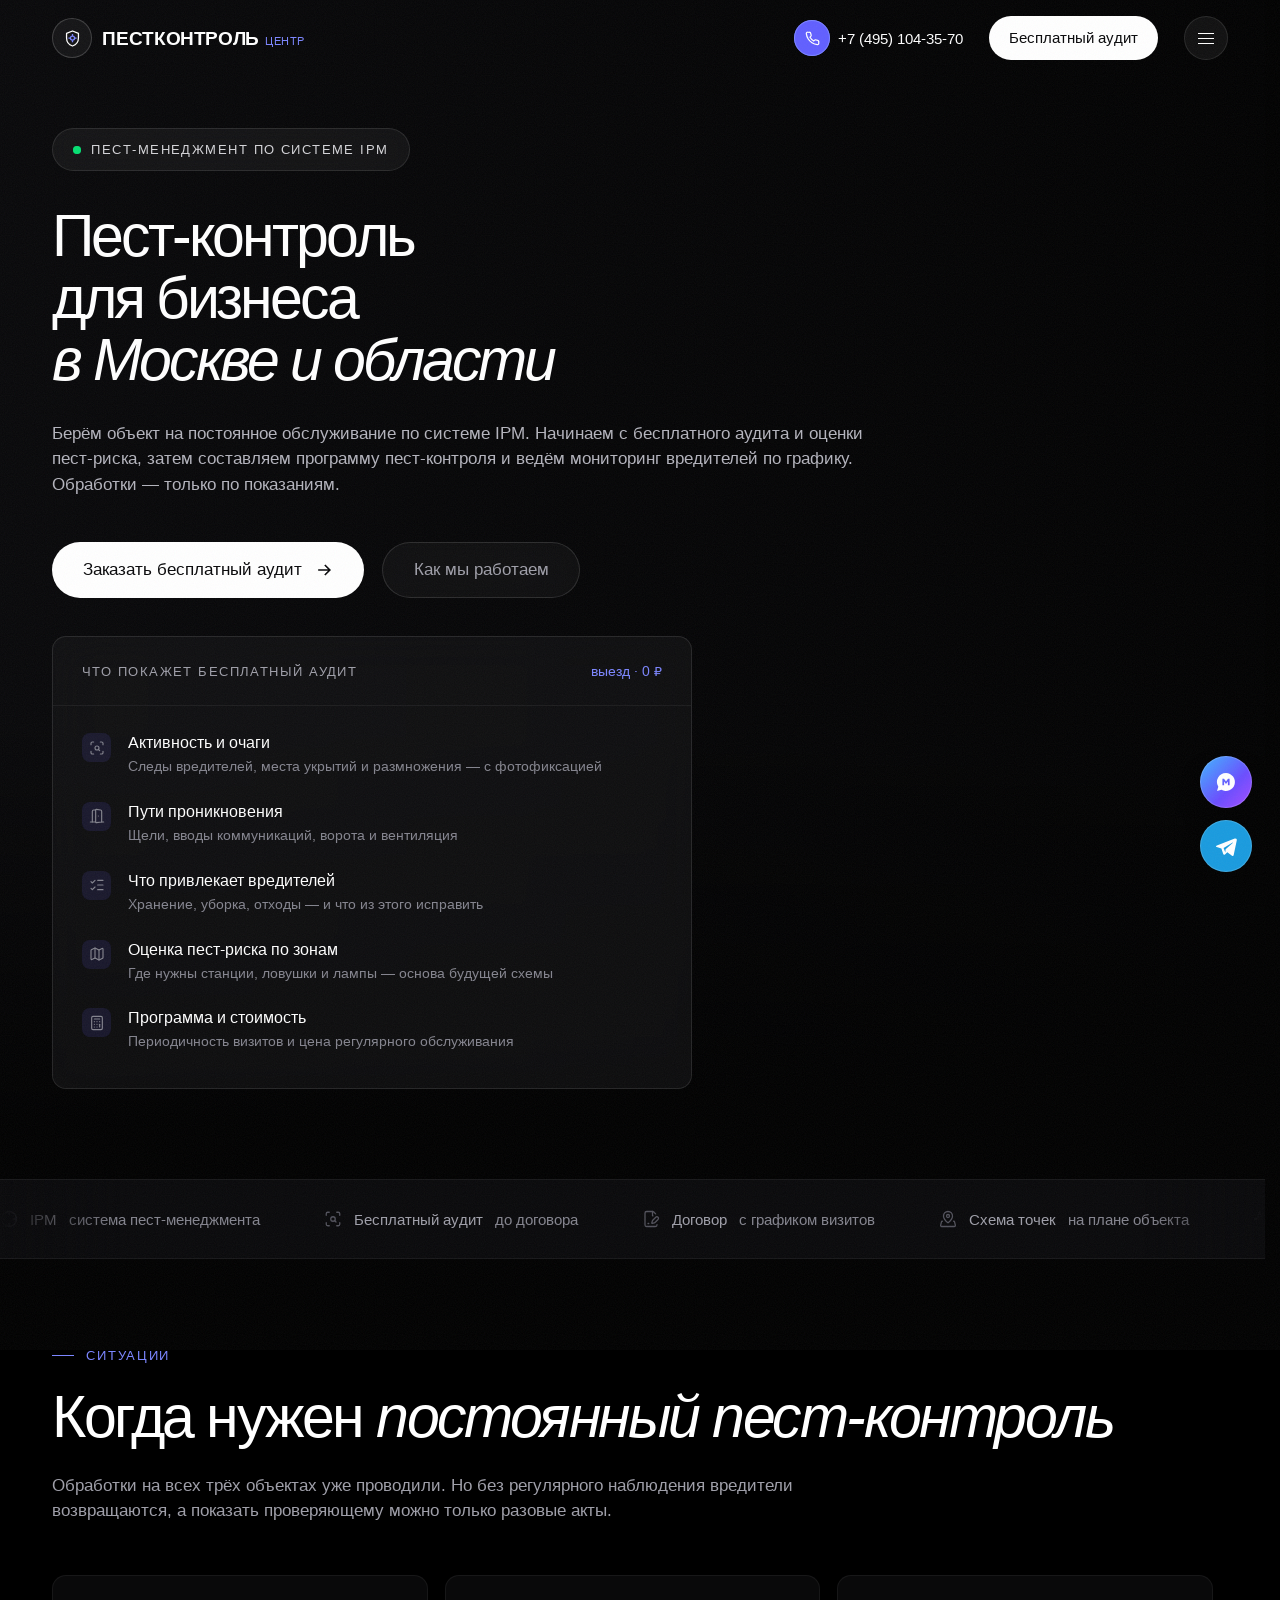
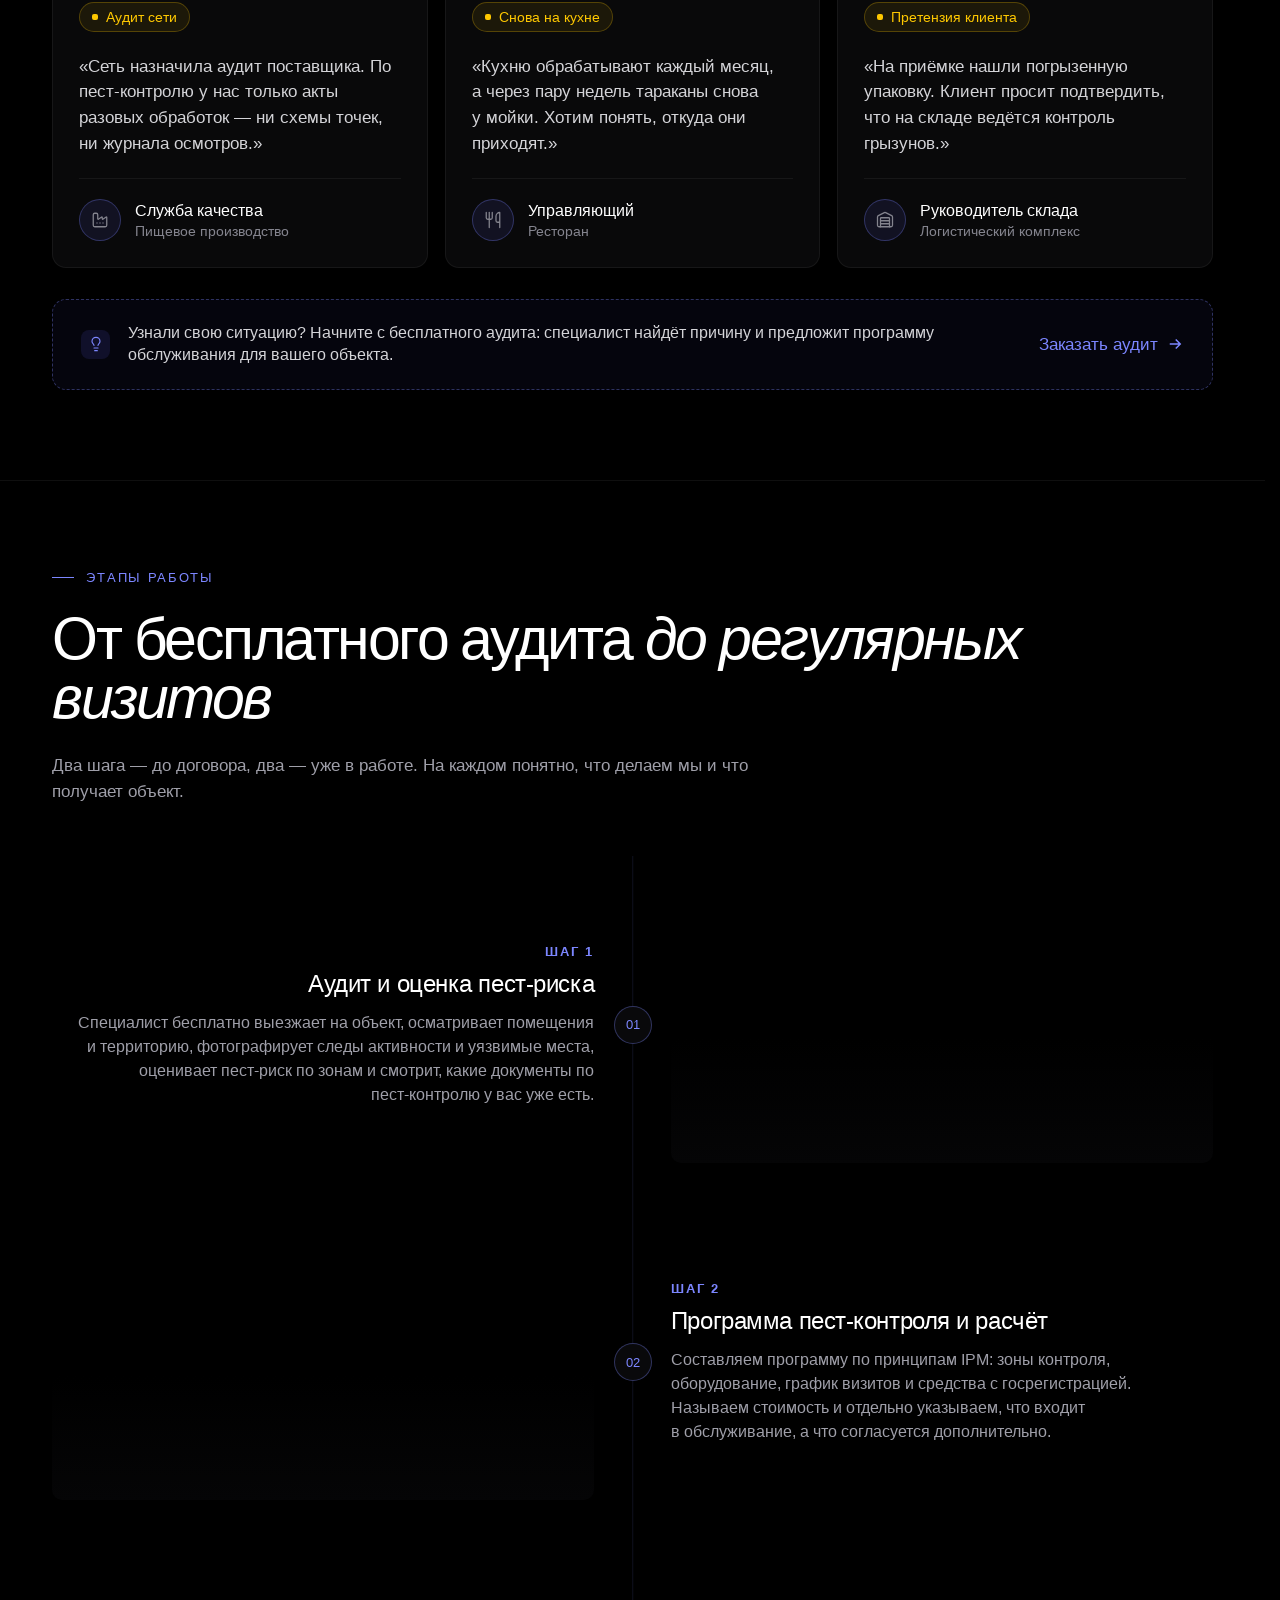
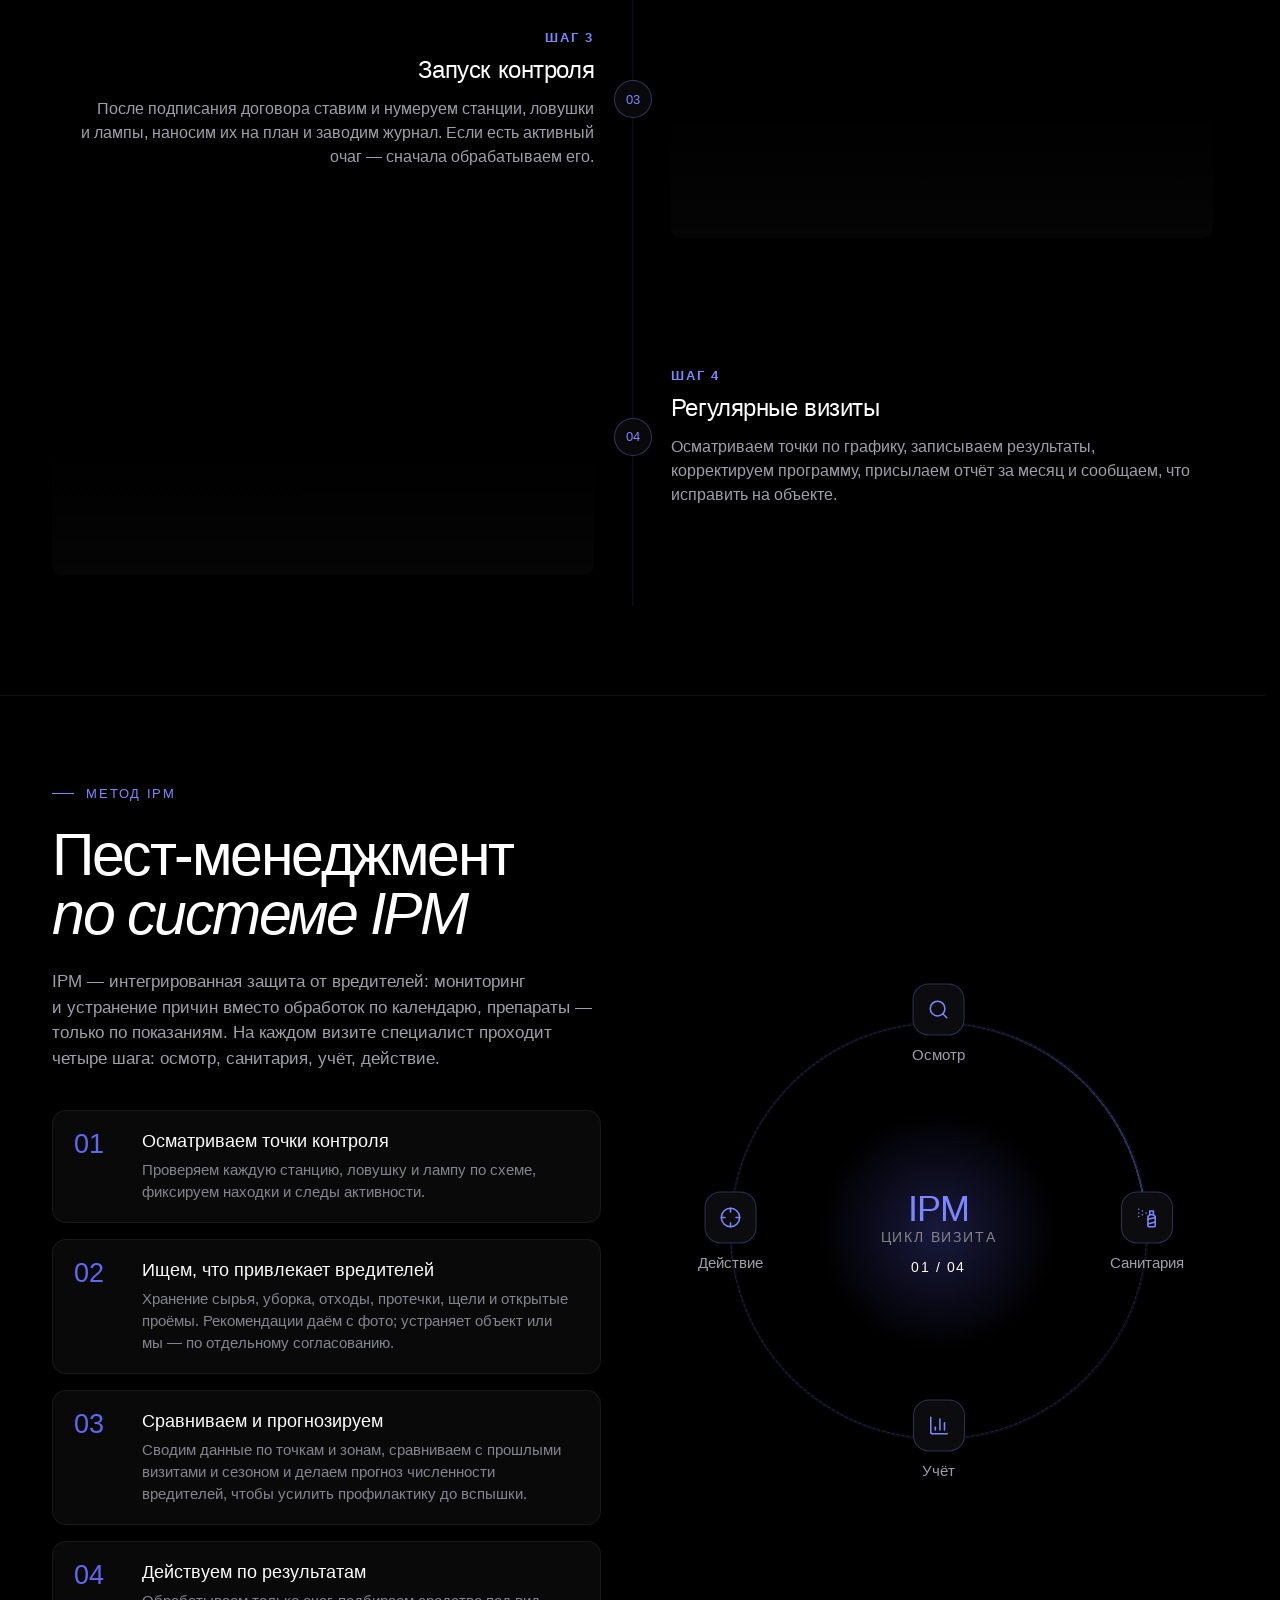
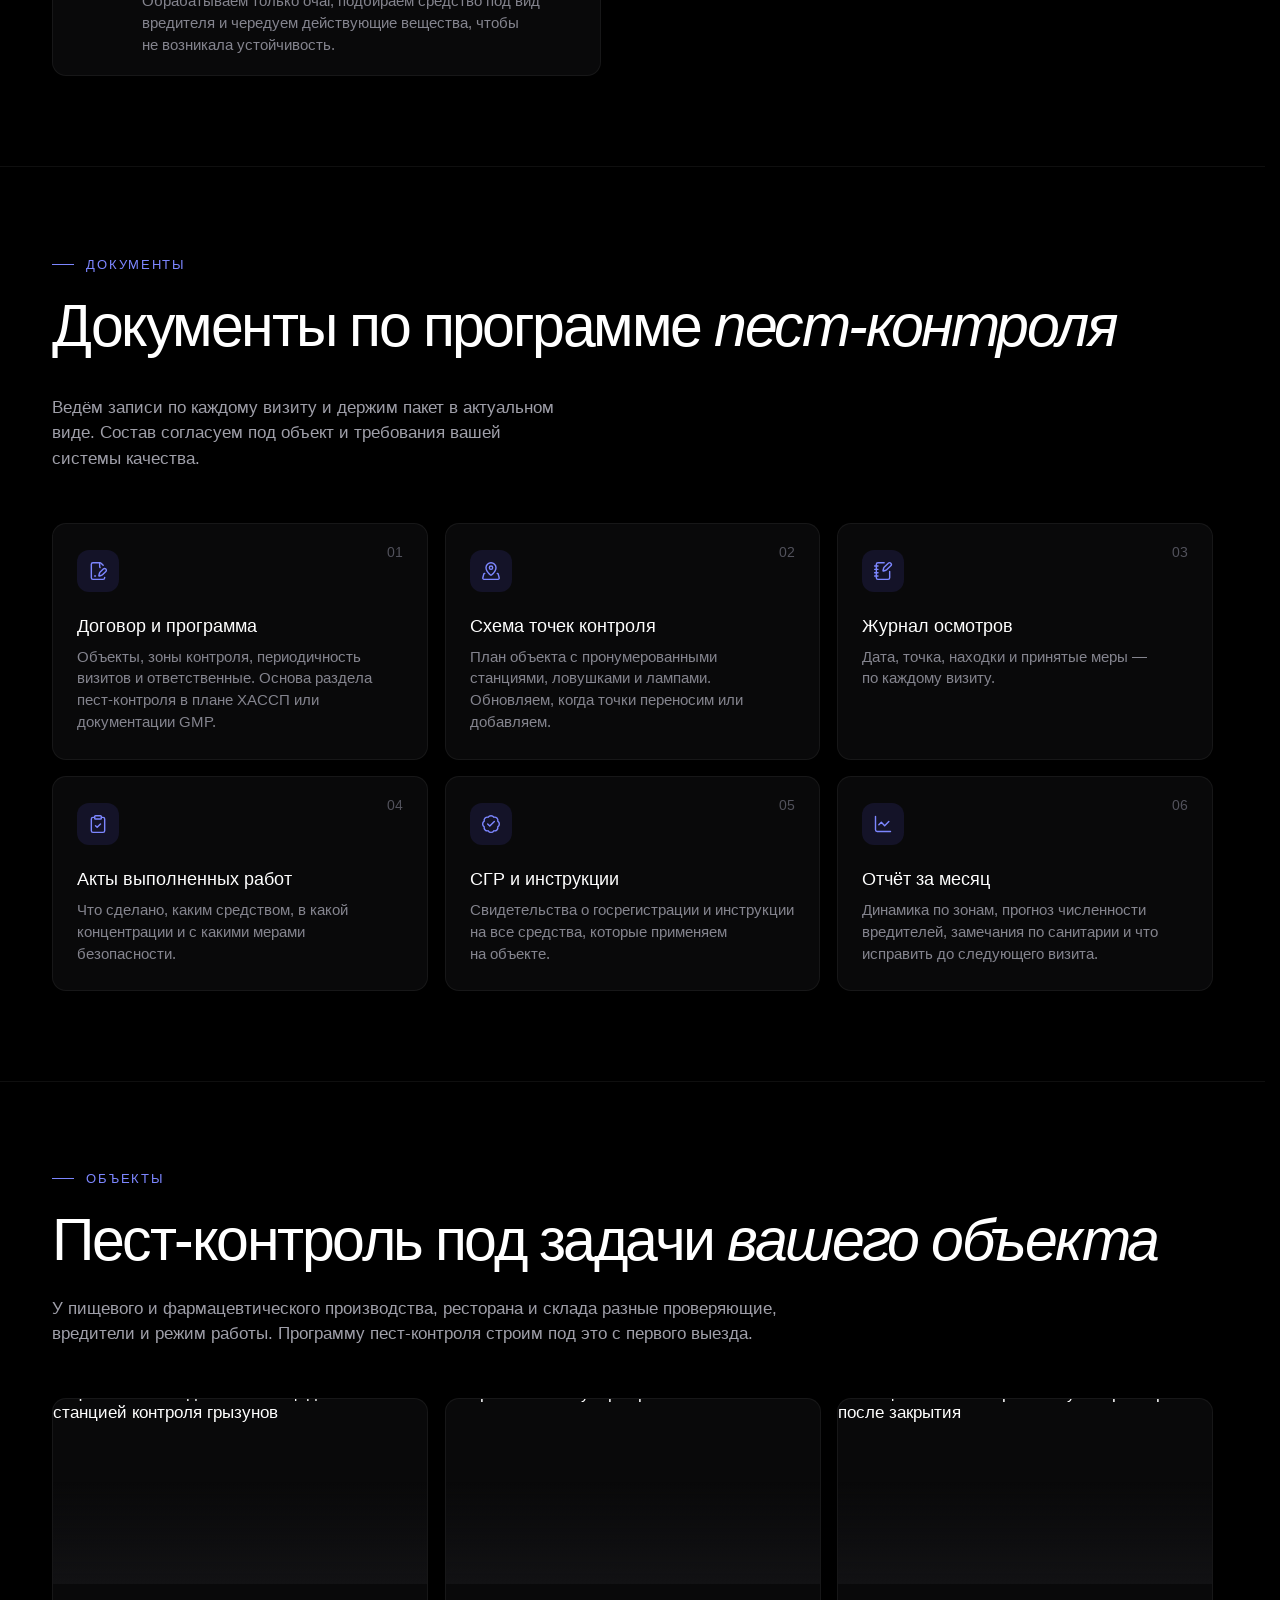
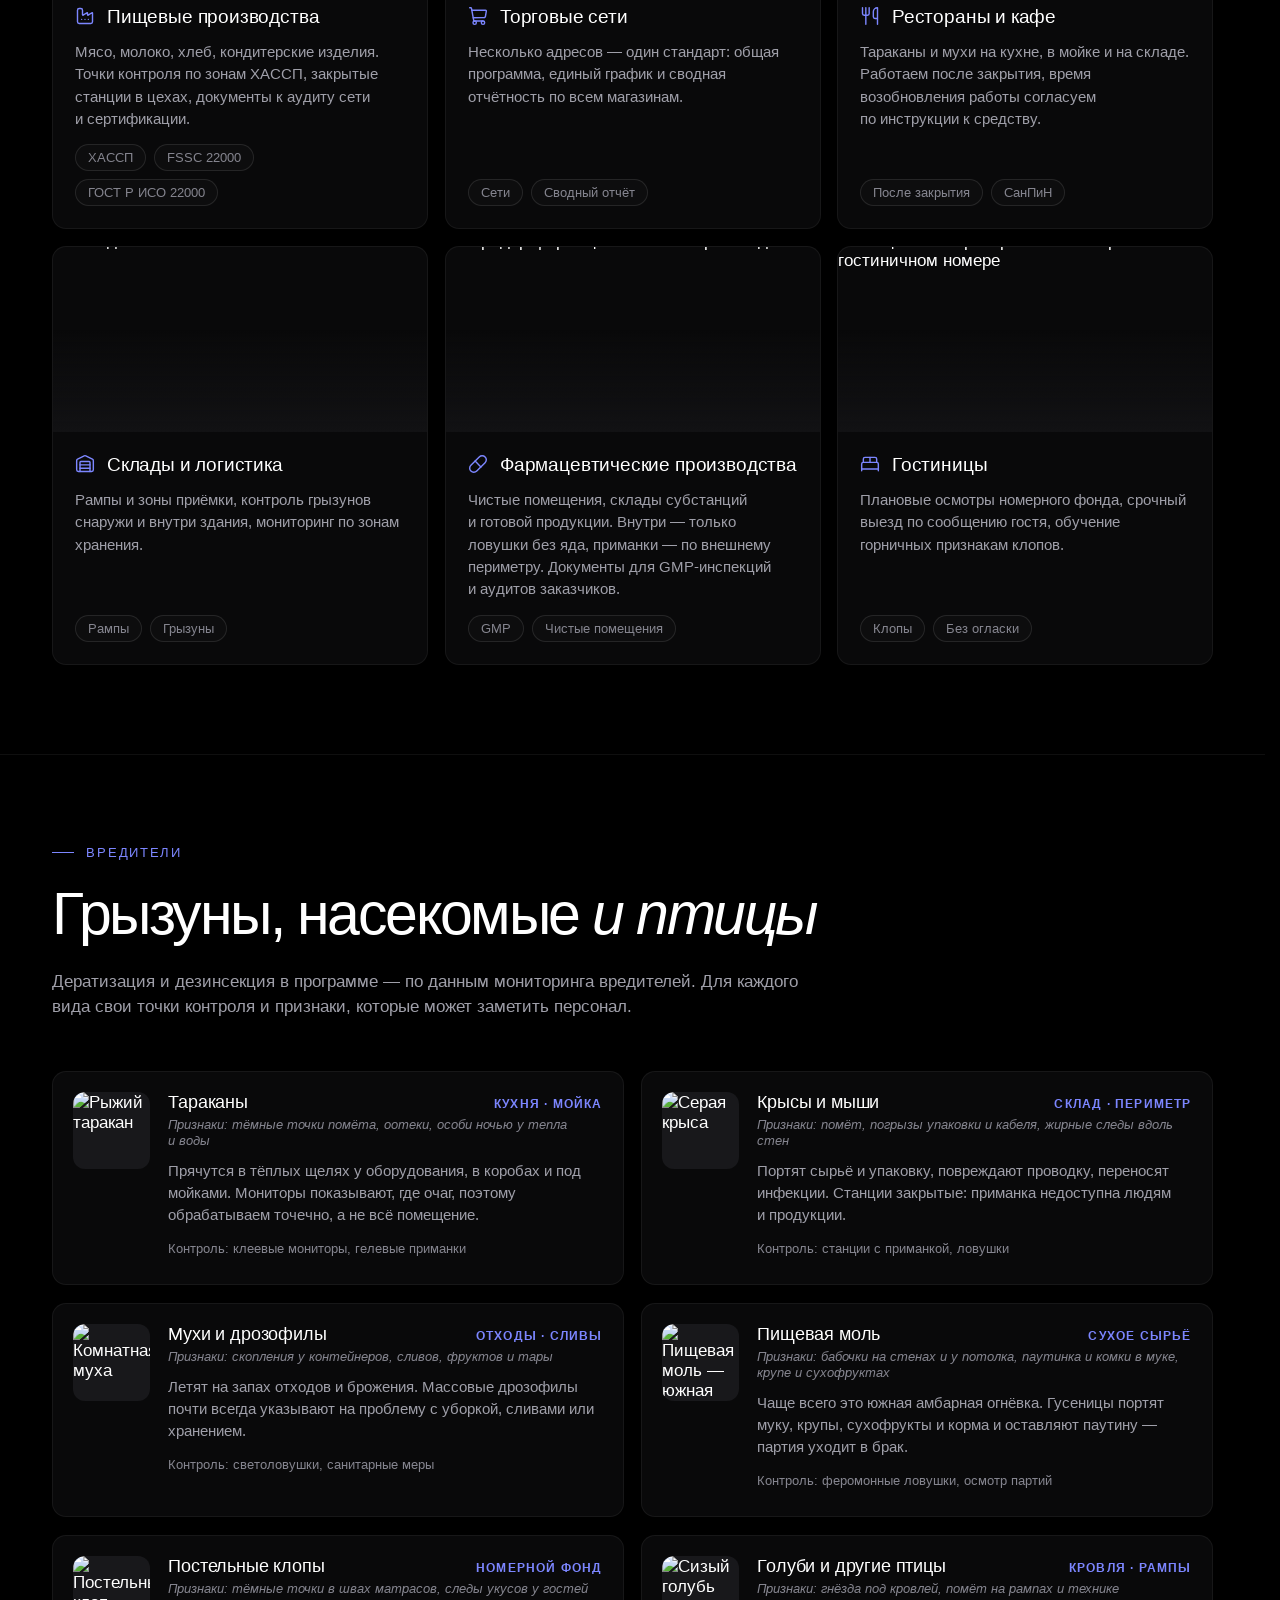
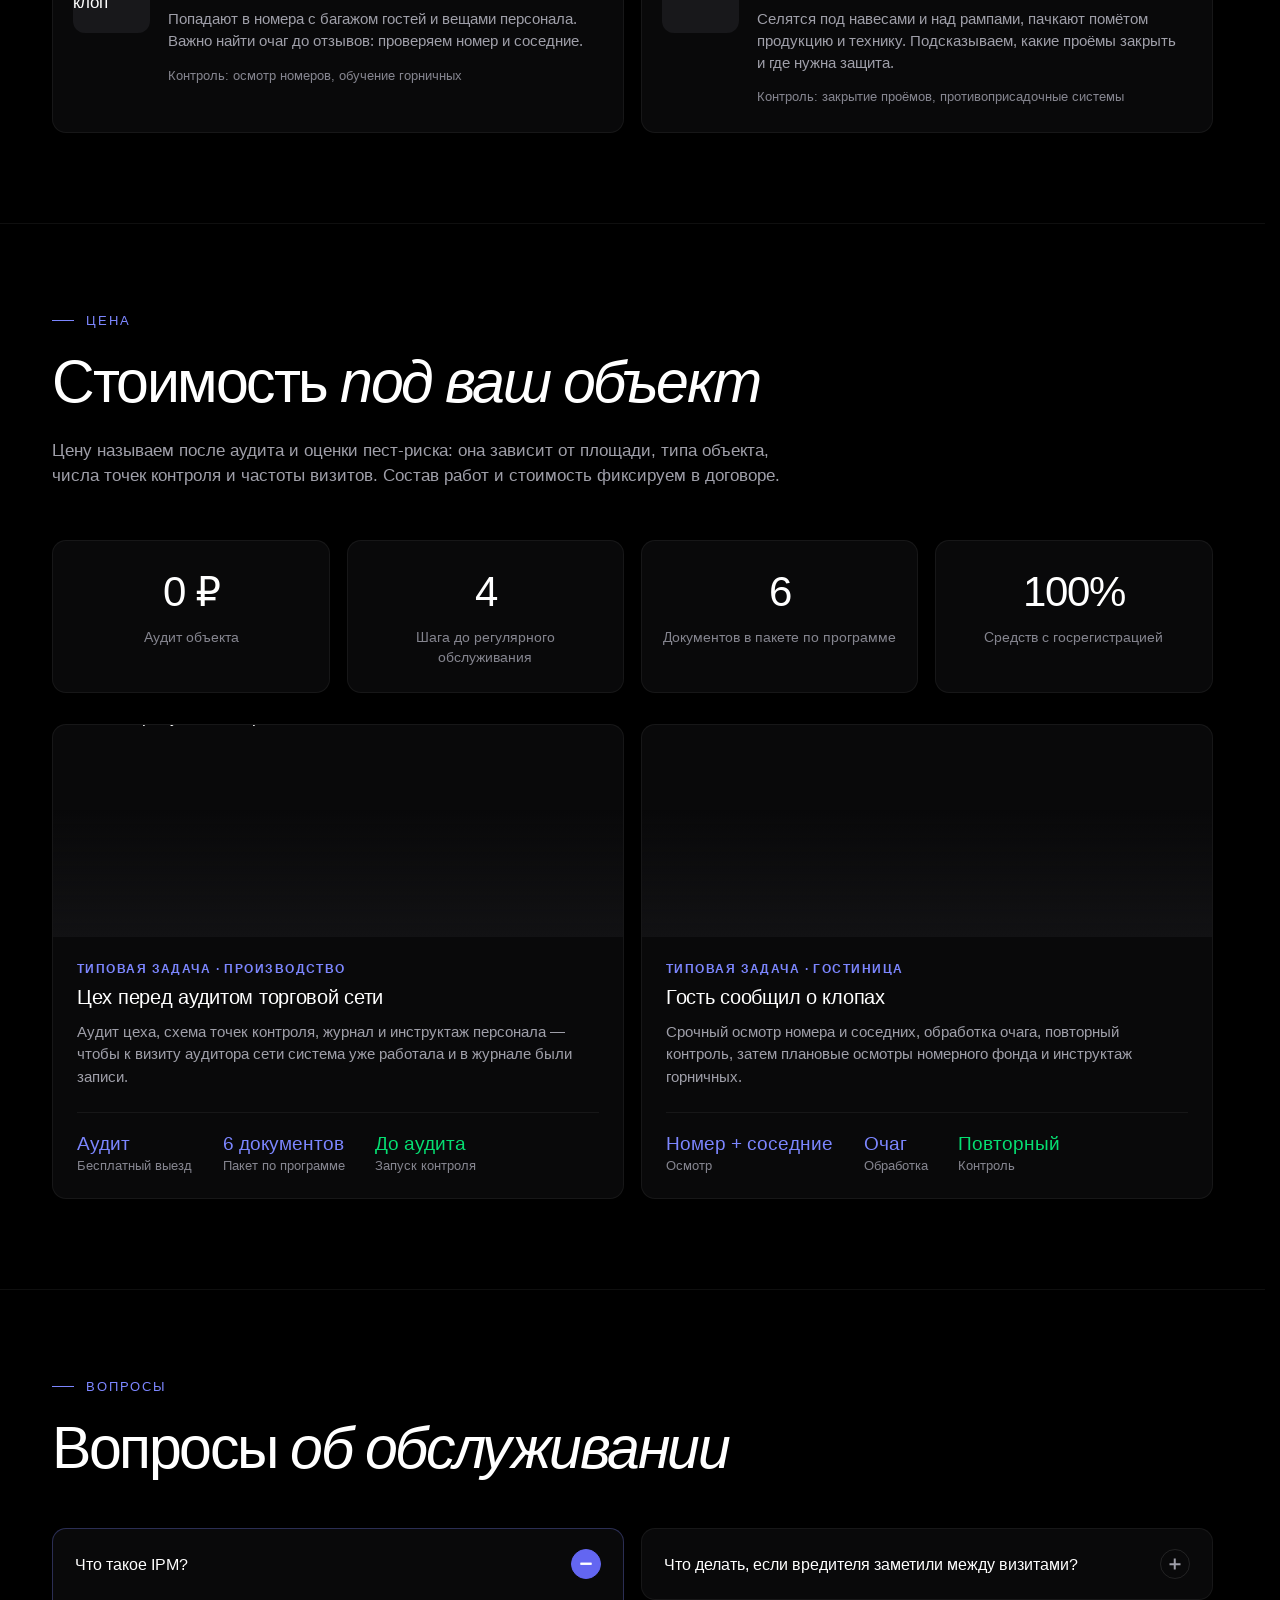
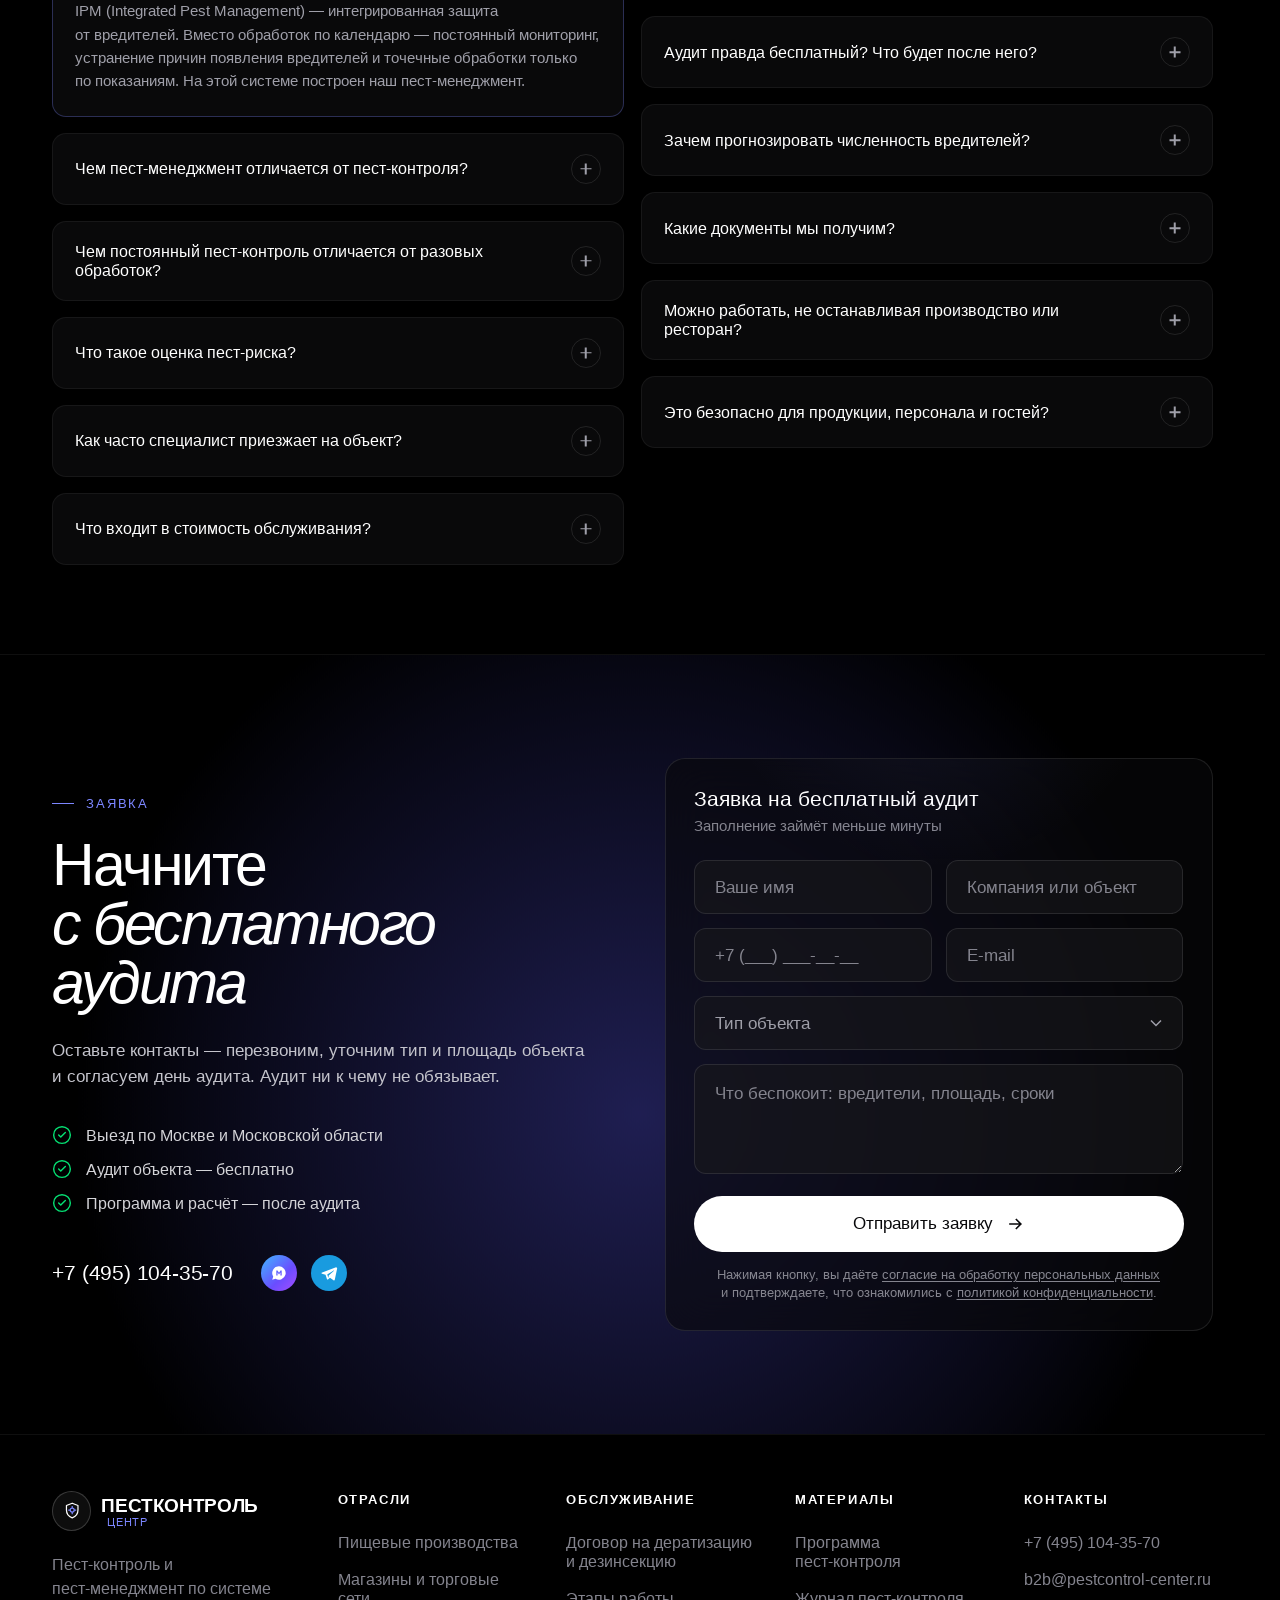
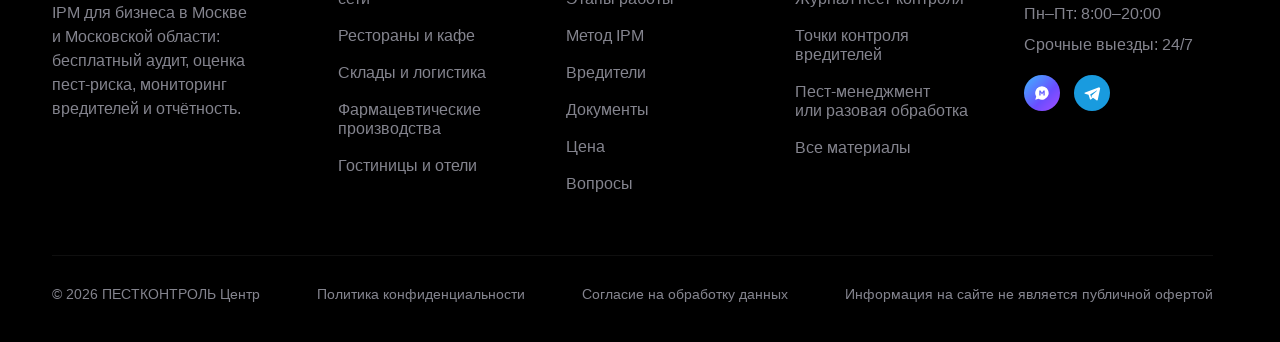
==== commit 442d5258: "Превью меню: неразрывные пробелы в подписях меню и подвала, ровные промежутки в подвале на телефоне" ====
--- a/index.html
+++ b/index.html
@@ -23,7 +23,7 @@
   setTimeout(function(){ if(!document.documentElement.classList.contains('anim-ready')) document.documentElement.classList.add('anim-fail'); }, 4000);
 </script>
 <link rel="canonical" href="https://xn----itbbsflddbfpfdodg9d0f.xn--p1ai/">
-<!-- style:start --><style>@font-face{font-family:Inter;font-style:normal;font-weight:100 900;font-display:swap;src:url(fonts/inter-ru-wght-normal.woff2) format("woff2");unicode-range:U+0020-007E,U+00A0,U+00A9,U+00AB,U+00AD,U+00B0,U+00B7,U+00BB,U+00D7,U+0401,U+0410-044F,U+0451,U+2009,U+2010-2015,U+2018-201E,U+2022,U+2026,U+202F,U+2116,U+20BD,U+2192,U+2212}@font-face{font-family:Inter;font-style:normal;font-weight:100 900;font-display:swap;src:url(fonts/inter-cyrillic-wght-normal.woff2) format("woff2");unicode-range:U+0301,U+0400,U+0402-040F,U+0450,U+0452-045F,U+0490-0491,U+04B0-04B1}@font-face{font-family:Inter;font-style:normal;font-weight:100 900;font-display:swap;src:url(fonts/inter-latin-wght-normal.woff2) format("woff2");unicode-range:U+0000-001F,U+007F-009F,U+00A1-00A8,U+00AA,U+00AC,U+00AE-00AF,U+00B1-00B6,U+00B8-00BA,U+00BC-00D6,U+00D8-00FF,U+0131,U+0152-0153,U+02BB-02BC,U+02C6,U+02DA,U+02DC,U+0304,U+0308,U+0329,U+2000-2008,U+200A-200F,U+2016-2017,U+201F-2021,U+2023-2025,U+2027-202E,U+2030-206F,U+20AC,U+2122,U+2191,U+2193,U+2215,U+FEFF,U+FFFD}@font-face{font-family:Inter;font-style:italic;font-weight:100 900;font-display:swap;src:url(fonts/inter-ru-wght-italic.woff2) format("woff2");unicode-range:U+0020-007E,U+00A0,U+00A9,U+00AB,U+00AD,U+00B0,U+00B7,U+00BB,U+00D7,U+0401,U+0410-044F,U+0451,U+2009,U+2010-2015,U+2018-201E,U+2022,U+2026,U+202F,U+2116,U+20BD,U+2192,U+2212}@font-face{font-family:Inter;font-style:italic;font-weight:100 900;font-display:swap;src:url(fonts/inter-cyrillic-wght-italic.woff2) format("woff2");unicode-range:U+0301,U+0400,U+0402-040F,U+0450,U+0452-045F,U+0490-0491,U+04B0-04B1}@font-face{font-family:Inter;font-style:italic;font-weight:100 900;font-display:swap;src:url(fonts/inter-latin-wght-italic.woff2) format("woff2");unicode-range:U+0000-001F,U+007F-009F,U+00A1-00A8,U+00AA,U+00AC,U+00AE-00AF,U+00B1-00B6,U+00B8-00BA,U+00BC-00D6,U+00D8-00FF,U+0131,U+0152-0153,U+02BB-02BC,U+02C6,U+02DA,U+02DC,U+0304,U+0308,U+0329,U+2000-2008,U+200A-200F,U+2016-2017,U+201F-2021,U+2023-2025,U+2027-202E,U+2030-206F,U+20AC,U+2122,U+2191,U+2193,U+2215,U+FEFF,U+FFFD}@font-face{font-family:Inter Fallback;font-style:normal;font-weight:100 349;src:local("Arial"),local("ArialMT"),local("Liberation Sans"),local("LiberationSans"),local("Arimo"),local("Arimo-Regular");size-adjust:104.6919%;ascent-override:92.5381%;descent-override:23.0412%;line-gap-override:0%}@font-face{font-family:Inter Fallback;font-style:normal;font-weight:350 449;src:local("Arial"),local("ArialMT"),local("Liberation Sans"),local("LiberationSans"),local("Arimo"),local("Arimo-Regular");size-adjust:106.8153%;ascent-override:90.6967%;descent-override:22.5827%;line-gap-override:0%}@font-face{font-family:Inter Fallback;font-style:normal;font-weight:450 549;src:local("Arial"),local("ArialMT"),local("Liberation Sans"),local("LiberationSans"),local("Arimo"),local("Arimo-Regular");size-adjust:107.1268%;ascent-override:90.4329%;descent-override:22.5171%;line-gap-override:0%}@font-face{font-family:Inter Fallback;font-style:normal;font-weight:550 900;src:local("Arial Bold"),local("Arial-BoldMT"),local("Liberation Sans Bold"),local("LiberationSans-Bold"),local("Arimo Bold"),local("Arimo-Bold");size-adjust:101.0648%;ascent-override:95.8572%;descent-override:23.8677%;line-gap-override:0%}@font-face{font-family:Inter Fallback;font-style:italic;font-weight:100 399;src:local("Arial Italic"),local("Arial-ItalicMT"),local("Liberation Sans Italic"),local("LiberationSans-Italic"),local("Arimo Italic"),local("Arimo-Italic");size-adjust:101.0652%;ascent-override:95.8588%;descent-override:23.8681%;line-gap-override:0%}@font-face{font-family:Inter Fallback;font-style:italic;font-weight:400 900;src:local("Arial Italic"),local("Arial-ItalicMT"),local("Liberation Sans Italic"),local("LiberationSans-Italic"),local("Arimo Italic"),local("Arimo-Italic");size-adjust:104.378%;ascent-override:92.8145%;descent-override:23.1101%;line-gap-override:0%}:root{--bg:#000;--bg2:#09090b;--card:rgba(24,24,27,.4);--line:rgba(255,255,255,.06);--line2:rgba(255,255,255,.1);--t1:#fff;--t2:#9f9fa9;--t3:#84848e;--t4:#52525c;--acc:#7c86ff;--acc2:#615fff;--acc3:#6366f1;--yel:#fdc700;--red:#ff6467;--org:#ff8904;--grn:#05df72;--pad:clamp(20px,4.1vw,80px);--max:1764px;--h2:clamp(40px,4.4vw,84px);--r:14px;--ease:cubic-bezier(.16,1,.3,1);--ease-io:cubic-bezier(.65,0,.35,1)}*{box-sizing:border-box;margin:0;padding:0}html{scroll-behavior:smooth;scroll-padding-top:96px}html.lenis,html.lenis body{height:auto}html.lenis{scroll-behavior:auto}.lenis.lenis-stopped{overflow:clip}html{scrollbar-gutter:stable}body{background:var(--bg);color:var(--t1);font-family:Inter,Inter Fallback,system-ui,-apple-system,Segoe UI,sans-serif;font-weight:300;-webkit-font-smoothing:antialiased;overflow-x:clip}img{display:block;max-width:100%;height:auto}a{color:inherit;text-decoration:none}button,input,select,textarea{font:inherit;color:inherit}::selection{background:var(--acc2);color:#fff}.wrap{max-width:calc(var(--max) + var(--pad)*2);margin:0 auto;padding:0 var(--pad)}em{font-style:italic;font-weight:500}.sr-only{position:absolute;width:1px;height:1px;padding:0;margin:-1px;overflow:hidden;clip:rect(0,0,0,0);white-space:nowrap;border:0}.skip{position:fixed;left:16px;top:-80px;z-index:200;background:#fff;color:#09090b;padding:12px 18px;border-radius:999px;font-weight:500;transition:top .3s var(--ease)}.skip:focus{top:16px}:focus-visible{outline:2px solid var(--acc);outline-offset:3px;border-radius:6px}.btn:focus-visible{outline-offset:4px;border-radius:999px}.intro{position:fixed;inset:0;z-index:300;background:#000;display:grid;place-items:center;clip-path:inset(0 0 0 0)}html:not(.js) .intro,html.anim-fail .intro,html.no-intro .intro{display:none}.intro-in{display:flex;flex-direction:column;align-items:center;gap:22px}.intro-mark{width:76px;height:76px}.intro-mark path,.intro-mark circle{stroke-dasharray:100;stroke-dashoffset:100}.intro-word{display:flex;align-items:baseline;gap:8px;font-weight:600;font-size:22px;letter-spacing:-.02em;opacity:0}.intro-word b{font-size:12px;font-weight:500;color:var(--acc);text-transform:uppercase;letter-spacing:.08em}.intro-bar{width:160px;height:1px;background:#ffffff1a;overflow:hidden}.intro-bar i{display:block;height:100%;background:var(--acc);transform:scaleX(0);transform-origin:left}.intro .im-shield{animation:imDraw .55s cubic-bezier(.45,0,.55,1) forwards}.intro .im-c,.intro .im-x{animation:imDraw .35s cubic-bezier(.5,1,.89,1) .3s forwards}.intro-word{animation:imWord .35s cubic-bezier(.33,1,.68,1) .38s forwards}.intro-bar i{animation:imBar .45s cubic-bezier(.45,0,.55,1) .42s forwards}@keyframes imDraw{to{stroke-dashoffset:0}}@keyframes imWord{to{opacity:1;transform:none}}@keyframes imBar{to{transform:none}}.progress{position:fixed;left:0;right:0;top:0;height:2px;z-index:120;pointer-events:none}.progress i{display:block;height:100%;background:var(--acc);transform:scaleX(0);transform-origin:left}.grain{position:fixed;inset:-50%;z-index:110;pointer-events:none;opacity:.055;background-image:url("data:image/svg+xml,%3Csvg xmlns='http://www.w3.org/2000/svg' width='160' height='160'%3E%3Cfilter id='n'%3E%3CfeTurbulence type='fractalNoise' baseFrequency='.9' numOctaves='3' stitchTiles='stitch'/%3E%3C/filter%3E%3Crect width='100%25' height='100%25' filter='url(%23n)'/%3E%3C/svg%3E");animation:grain 1.2s steps(6) infinite}.intro~.grain{animation-play-state:paused}@keyframes grain{0%{transform:translate(0)}20%{transform:translate(-3%,2%)}40%{transform:translate(2%,-3%)}60%{transform:translate(-2%,-1%)}80%{transform:translate(3%,3%)}to{transform:translate(0)}}.cursor{display:none}@media (hover:hover) and (pointer:fine){html.has-cursor,html.has-cursor a,html.has-cursor button,html.has-cursor [role=button]{cursor:none}html.has-cursor input,html.has-cursor textarea,html.has-cursor select{cursor:text}html.has-cursor select{cursor:pointer}.has-cursor .cursor{display:block;position:fixed;left:0;top:0;z-index:250;pointer-events:none}.cursor-dot,.cursor-ring{position:fixed;left:0;top:0;border-radius:50%;pointer-events:none;will-change:transform}.cursor-dot{width:6px;height:6px;margin:-3px 0 0 -3px;background:#fff}.cursor-ring{width:38px;height:38px;margin:-19px 0 0 -19px;border:1px solid rgba(255,255,255,.35);transition:width .35s var(--ease),height .35s var(--ease),margin .35s var(--ease),background .35s,border-color .35s,opacity .3s}.cursor.link .cursor-ring{width:64px;height:64px;margin:-32px 0 0 -32px;background:#6366f124;border-color:#7c86ff99}.cursor.link .cursor-dot,.cursor.text .cursor-ring{opacity:0}.cursor.down .cursor-ring{width:30px;height:30px;margin:-15px 0 0 -15px}.cursor.hidden .cursor-dot,.cursor.hidden .cursor-ring{opacity:0}}.hdr{position:fixed;inset:0 0 auto;z-index:50;transition:background .4s,backdrop-filter .4s,border-color .4s,transform .5s var(--ease);border-bottom:1px solid transparent}.hdr.scrolled{background:#000000b8;backdrop-filter:blur(18px);-webkit-backdrop-filter:blur(18px);border-color:var(--line)}.hdr.hide{transform:translateY(-100%)}.hdr .wrap{display:flex;align-items:center;justify-content:space-between;height:clamp(68px,6vw,115px);gap:24px}.logo{display:flex;align-items:center;gap:10px;flex-shrink:0}.logo-mark{width:clamp(40px,3vw,57px);height:clamp(40px,3vw,57px);border-radius:50%;border:1.5px solid rgba(255,255,255,.18);background:#ffffff0d;display:grid;place-items:center;transition:border-color .4s,transform .6s var(--ease)}.logo:hover .logo-mark{border-color:var(--acc);transform:rotate(-12deg)}.logo-mark svg{width:50%;height:50%}.logo-txt{font-size:0}.logo-name{font-weight:600;font-size:clamp(17px,1.45vw,28px);letter-spacing:-.02em}.logo-sub{font-weight:500;font-size:clamp(10px,.75vw,14px);color:var(--acc);text-transform:uppercase;letter-spacing:.06em;margin-left:6px}.nav{display:flex;align-items:center;gap:clamp(18px,2.3vw,46px)}.nav>a,.nav-dd-btn{font-size:clamp(14px,1.05vw,20px);color:var(--t2);transition:color .25s;position:relative;padding:10px 0;white-space:nowrap}.nav>a:after,.nav-dd-btn:after{content:"";position:absolute;left:0;right:0;bottom:2px;height:1px;background:var(--acc);transform:scaleX(0);transform-origin:right;transition:transform .45s var(--ease)}.nav>a:hover,.nav>a.active,.nav-dd-btn.active,.nav-dd.open .nav-dd-btn{color:#fff}.nav>a:hover:after,.nav>a.active:after,.nav-dd-btn.active:after{transform:scaleX(1);transform-origin:left}.nav-dd{position:relative;display:flex}.nav-dd-btn{display:inline-flex;align-items:center;gap:.4em;background:none;border:0;font-family:inherit;font-weight:inherit;cursor:pointer}.nav-dd-btn svg{width:.62em;height:.62em;flex-shrink:0;transition:transform .45s var(--ease)}.nav-dd.open .nav-dd-btn svg{transform:rotate(180deg)}.nav-dd-panel{position:absolute;top:100%;left:50%;z-index:2;width:max-content;min-width:300px;margin-top:14px;padding:8px;border-radius:18px;background:#0c0c0ef7;-webkit-backdrop-filter:blur(18px);backdrop-filter:blur(18px);border:1px solid var(--line2);box-shadow:0 34px 80px -28px #000000f2;display:flex;flex-direction:column;opacity:0;visibility:hidden;transform:translate(-50%,8px);transition:opacity .2s linear,transform .45s var(--ease),visibility 0s .45s}.nav-dd-panel:before{content:"";position:absolute;left:0;right:0;bottom:100%;height:18px}.nav-dd.open .nav-dd-panel{opacity:1;visibility:visible;transform:translate(-50%);transition:opacity .2s linear,transform .45s var(--ease)}@media (hover:hover){.nav-dd:not(.nohover):hover .nav-dd-panel{opacity:1;visibility:visible;transform:translate(-50%);transition:opacity .2s linear,transform .45s var(--ease)}.nav-dd:not(.nohover):hover .nav-dd-btn{color:#fff}.nav-dd:not(.nohover):hover .nav-dd-btn svg{transform:rotate(180deg)}}.hdr.hide .nav-dd-panel{opacity:0;visibility:hidden}.nav-dd-panel a{display:flex;align-items:center;justify-content:space-between;gap:28px;padding:12px 14px;border-radius:11px;font-size:clamp(14px,.9vw,16px);color:var(--t2);white-space:nowrap;transition:background-color .2s,color .2s}.nav-dd-panel a svg{width:16px;height:16px;flex-shrink:0;color:var(--acc);opacity:0;transform:translate(-6px);transition:opacity .25s,transform .45s var(--ease)}.nav-dd-panel a:hover,.nav-dd-panel a:focus-visible{background:#ffffff0f;color:#fff}.nav-dd-panel a:hover svg,.nav-dd-panel a:focus-visible svg,.nav-dd-panel a[aria-current] svg{opacity:1;transform:none}.nav-dd-panel a[aria-current]{color:#fff;background:#7c86ff1f}.nav-dd-panel .nav-dd-all{position:relative;margin-top:9px;color:var(--acc)}.nav-dd-panel .nav-dd-all:before{content:"";position:absolute;left:14px;right:14px;top:-5px;height:1px;background:var(--line2)}.nav-dd-panel .nav-dd-all svg{opacity:1;transform:none}.hdr-right{display:flex;align-items:center;gap:clamp(14px,2vw,40px)}.phone{display:flex;align-items:center;gap:8px;font-weight:500;font-size:clamp(14px,1vw,17px);white-space:nowrap;padding:4px 0}.phone i{width:36px;height:36px;border-radius:50%;background:var(--acc2);display:grid;place-items:center;position:relative;transition:transform .4s var(--ease)}.phone i:after{content:"";position:absolute;inset:0;border-radius:50%;border:1px solid var(--acc);animation:ring 2.4s var(--ease) infinite}@keyframes ring{0%{transform:scale(1);opacity:.8}to{transform:scale(1.7);opacity:0}}.phone:hover i{transform:rotate(-14deg) scale(1.06)}.phone svg{width:15px;height:15px}.msg{display:flex;gap:14px}.msg a{width:36px;height:36px;border-radius:50%;display:grid;place-items:center;transition:transform .35s var(--ease),box-shadow .35s}.msg a:hover{transform:translateY(-3px);box-shadow:0 10px 24px -8px #615fffb3}.msg .max{background:linear-gradient(135deg,#3fb8ff,#6a4dff 60%,#a64dff)}.msg .tg{background:#199bdf}.msg svg{width:18px;height:18px}.btn{position:relative;isolation:isolate;overflow:hidden;display:inline-flex;align-items:center;justify-content:center;gap:12px;border-radius:999px;font-weight:500;cursor:pointer;border:0;white-space:nowrap;transition:color .45s var(--ease),border-color .45s var(--ease),box-shadow .45s var(--ease);will-change:transform}.btn:before{content:"";position:absolute;left:-2px;right:-2px;bottom:-2px;height:calc(100% + 4px);z-index:-1;background:var(--acc3);border-radius:50% 50% 0 0/60% 60% 0 0;transform:translateY(102%);transition:transform .6s var(--ease),border-radius .6s var(--ease)}.btn:hover:before,.btn:focus-visible:before,.btn.is-loading:before{transform:translateY(0);border-radius:0}.btn-w{background:#fff;color:#09090b}.btn-w:hover,.btn-w:focus-visible{color:#fff;box-shadow:0 14px 44px -12px #6366f1bf}.btn-o{background:#ffffff0a;border:1.5px solid rgba(255,255,255,.12);color:var(--t2);backdrop-filter:blur(6px)}.btn-o:hover,.btn-o:focus-visible{color:#fff;border-color:var(--acc3);box-shadow:0 14px 44px -14px #6366f199}.btn:active{transform:scale(.97)}.btn-sm{height:clamp(44px,2.65vw,51px);padding:0 clamp(20px,1.5vw,29px);font-size:clamp(14px,1.05vw,17px)}.btn-lg{height:clamp(56px,4vw,77px);padding:0 clamp(28px,2.4vw,46px);font-size:clamp(16px,1.15vw,20px)}.btn-t{position:relative;display:inline-block;overflow:hidden;line-height:1.35;vertical-align:middle}.btn-t>span{display:block;transition:transform .55s var(--ease)}.btn-t[data-t]:after{content:attr(data-t);position:absolute;left:0;top:100%;width:100%;transition:transform .55s var(--ease)}.btn:hover .btn-t>span,.btn:hover .btn-t:after,.btn:focus-visible .btn-t>span,.btn:focus-visible .btn-t:after{transform:translateY(-100%)}.btn-ic{width:20px;height:20px;flex-shrink:0;transition:transform .5s var(--ease)}.btn:hover .btn-ic{transform:translate(5px)}.btn .spin{display:none;width:20px;height:20px;border-radius:50%;border:2px solid rgba(255,255,255,.35);border-top-color:#fff;animation:spin .8s linear infinite}.btn.is-loading{color:#fff;pointer-events:none}.btn.is-loading .btn-ic{display:none}.btn.is-loading .spin{display:block}.link-arrow{color:var(--acc);font-weight:500;white-space:nowrap;display:inline-flex;gap:8px;align-items:center;padding:12px 0;position:relative}.link-arrow:after{content:"";position:absolute;left:0;right:26px;bottom:8px;height:1px;background:currentColor;transform:scaleX(0);transform-origin:right;transition:transform .45s var(--ease)}.link-arrow:hover:after{transform:scaleX(1);transform-origin:left}.link-arrow svg{width:18px;height:18px;transition:transform .45s var(--ease)}.link-arrow:hover svg{transform:translate(4px)}.burger{display:none;width:44px;height:44px;border-radius:50%;background:#ffffff0f;border:1px solid var(--line2);align-items:center;justify-content:center;cursor:pointer}.burger span{display:block;width:16px;height:1.5px;background:#fff;position:relative;transition:.3s}.burger span:before,.burger span:after{content:"";position:absolute;left:0;width:16px;height:1.5px;background:#fff;transition:.3s}.burger span:before{top:-5px}.burger span:after{top:5px}.menu-open .burger span{background:transparent}.menu-open .burger span:before{top:0;transform:rotate(45deg)}.menu-open .burger span:after{top:0;transform:rotate(-45deg)}.mmenu{position:fixed;inset:0;z-index:45;padding:100px max(24px,var(--pad)) 40px;display:flex;flex-direction:column;gap:8px;overflow-y:auto;overscroll-behavior:contain;visibility:hidden;pointer-events:none;transition:visibility 0s .8s}.mmenu:before{content:"";position:fixed;inset:0;z-index:-1;background:#000;clip-path:circle(0px at var(--mx, calc(100% - 44px) ) var(--my,44px));transition:clip-path .65s var(--ease) .12s;will-change:clip-path}.menu-open .mmenu{visibility:visible;pointer-events:auto;transition:none}.menu-open .mmenu:before{clip-path:circle(150% at var(--mx, calc(100% - 44px) ) var(--my,44px));transition:clip-path .8s var(--ease)}.mmenu>a,.mm-toggle{flex-shrink:0;font-size:28px;font-weight:300;padding:12px 0;border-bottom:1px solid var(--line);transform:translateY(16px);opacity:0;transition:opacity .15s linear,transform .15s linear,color .45s var(--ease)}.menu-open .mmenu>a,.menu-open .mm-toggle{transform:none;opacity:1;transition:opacity .5s var(--ease) var(--d,0s),transform .5s var(--ease) var(--d,0s),color .45s var(--ease)}.mmenu .btn{margin-top:24px;border-bottom:0;font-size:17px}.mmenu>a small{display:block;margin-top:4px;font-size:14px;font-weight:400;letter-spacing:0;color:var(--t3)}.mmenu a[aria-current]{color:var(--acc)}.mm-group{flex-shrink:0;display:flex;flex-direction:column}.mm-toggle{display:flex;align-items:center;justify-content:space-between;gap:16px;width:100%;background:none;border-width:0 0 1px;border-style:solid;border-color:var(--line);color:var(--t1);font-family:inherit;line-height:inherit;text-align:left;cursor:pointer}.mm-toggle svg{width:20px;height:20px;flex-shrink:0;color:var(--t3);transition:transform .45s var(--ease)}.mm-group.open .mm-toggle svg{transform:rotate(180deg)}.mm-sub{display:grid;grid-template-rows:0fr;transition:grid-template-rows .5s var(--ease)}.mm-group.open .mm-sub{grid-template-rows:1fr}.mm-sub>div{min-height:0;overflow:hidden;display:flex;flex-direction:column;visibility:hidden;opacity:0;transition:visibility 0s .5s,opacity .15s linear}.menu-open .mm-group.open .mm-sub>div{visibility:visible;opacity:1;transition:opacity .45s var(--ease) .1s}.mm-sub a{font-size:18px;font-weight:400;color:var(--t2);padding:12px 0 12px 20px;border-bottom:1px solid var(--line);transition:color .3s}.mm-sub a:last-child{color:var(--acc)}@media (max-height:700px){.mmenu{padding-top:84px;padding-bottom:24px;gap:4px}.mmenu>a,.mm-toggle{font-size:24px;padding:9px 0}.mm-sub a{padding:10px 0 10px 20px}.mmenu .btn{margin-top:16px}}.hero{position:relative;min-height:max(100svh,760px);display:flex;align-items:center;overflow:hidden;padding:clamp(110px,10vw,180px) 0 clamp(80px,7vw,120px)}.hero-media{position:absolute;inset:-40px -4%;will-change:transform}@media (max-width:760px){.hero-media{inset:-52px -4%}}.hero-bg,.hero-lit{position:absolute;inset:0;background:url(img/hero.webp) center/cover}.hero-bg{filter:grayscale(.3) brightness(.5)}.hero-lit{filter:grayscale(.05) brightness(1.05) contrast(1.05);opacity:0;-webkit-mask-image:radial-gradient(circle var(--sr,300px) at var(--sx,70%) var(--sy,40%),#000 0%,rgba(0,0,0,.55) 45%,transparent 72%);mask-image:radial-gradient(circle var(--sr,300px) at var(--sx,70%) var(--sy,40%),#000 0%,rgba(0,0,0,.55) 45%,transparent 72%)}.hero:before{content:"";position:absolute;inset:0;z-index:1;background:linear-gradient(90deg,#09090beb,#09090b8c,#09090b2e);pointer-events:none}.hero:after{content:"";position:absolute;inset:auto 0 0;height:40%;z-index:1;background:linear-gradient(0deg,#000,transparent);pointer-events:none}.hero:not(:has(~*)):after{visibility:hidden}@media not all and (max-width:760px){.hero:not(:has(~*)) .wrap{visibility:hidden}}.hero .wrap{position:relative;z-index:2;display:grid;grid-template-columns:minmax(0,1000fr) minmax(0,710fr);gap:clamp(32px,3vw,56px);align-items:end;width:100%}.badge{display:inline-flex;align-items:center;gap:10px;min-height:43px;padding:0 20px;border-radius:999px;background:#ffffff0d;border:1.4px solid rgba(255,255,255,.1);backdrop-filter:blur(8px);font-size:clamp(12px,.9vw,15px);font-weight:500;text-transform:uppercase;letter-spacing:.12em;color:#d4d4d8}.dot{position:relative;width:8px;height:8px;border-radius:50%;background:var(--grn);flex-shrink:0}.dot:before{content:"";position:absolute;inset:0;z-index:-1;border-radius:50%;background:#05df7299;animation:pulse 2s infinite}@keyframes pulse{0%{transform:scale(1);opacity:1}70%{transform:scale(3.25);opacity:0}to{transform:scale(1);opacity:0}}.hero h1{font-size:clamp(42px,4.4vw,84px);line-height:1.1;letter-spacing:-.055em;font-weight:300;margin:34px 0 30px}.hero h1 .ln{display:block;overflow:hidden;padding:0 .08em .08em 0;margin-bottom:-.08em}.hero h1 .ln>span{display:inline-block;will-change:transform}.hero p.lead{font-size:clamp(16px,1.05vw,20px);line-height:1.6;color:#b4b4bd;max-width:825px}.hero-ctas{display:flex;gap:17px;margin-top:44px;flex-wrap:wrap}.panel{position:relative;border-radius:var(--r);background:#18181b80;border:1.4px solid var(--line2);backdrop-filter:blur(22px);-webkit-backdrop-filter:blur(22px);overflow:hidden;transform-style:preserve-3d;will-change:transform}.panel-scan{position:absolute;left:0;right:0;top:0;height:120px;z-index:0;pointer-events:none;background:linear-gradient(180deg,transparent,rgba(124,134,255,.12) 85%,rgba(124,134,255,.55) 100%);transform:translateY(-130%);animation:scan 5.5s var(--ease-io) 2.4s infinite}.panel-scan:after{content:"";position:absolute;left:0;right:0;bottom:0;height:1px;background:var(--acc);box-shadow:0 0 18px 2px #7c86ffb3}@keyframes scan{0%{transform:translateY(-130%)}55%{transform:translateY(520%)}to{transform:translateY(520%)}}.panel-glare{position:absolute;inset:0;z-index:0;pointer-events:none;opacity:0;background:radial-gradient(500px circle at var(--gx,50%) var(--gy,0%),rgba(255,255,255,.08),transparent 45%);transition:opacity .4s}.panel:hover .panel-glare{opacity:1}.panel-h,.panel ul{position:relative;z-index:1}.panel-h{padding:26px 29px;border-bottom:1.4px solid var(--line);display:flex;justify-content:space-between;align-items:center;gap:16px}.panel-h b{font-size:clamp(12px,.8vw,15px);font-weight:500;text-transform:uppercase;letter-spacing:.12em;color:var(--t2)}.panel-h small{font-size:13px;color:var(--acc);font-weight:500;white-space:nowrap}.panel ul{list-style:none;padding:14px 29px 24px}.panel li{display:flex;gap:17px;padding:13px 0}.ico{flex-shrink:0;width:29px;height:29px;border-radius:8px;background:#615fff1f;display:grid;place-items:center;color:var(--acc)}.ico svg{width:16px;height:16px}.panel li strong{display:block;font-weight:500;font-size:clamp(15px,1.05vw,20px);margin-bottom:3px}.panel li span{font-size:clamp(13px,.85vw,16px);color:var(--t3);line-height:1.45}.scroll-cue{position:absolute;left:var(--pad);bottom:28px;z-index:3;display:flex;align-items:center;gap:14px;font-size:12px;font-weight:500;letter-spacing:.16em;text-transform:uppercase;color:var(--t2);padding:10px 0}.scroll-cue i{position:relative;width:1px;height:44px;background:#ffffff26;overflow:hidden}.scroll-cue i:after{content:"";position:absolute;left:0;top:-40%;width:1px;height:40%;background:var(--acc);animation:cue 2s var(--ease-io) infinite}.intro-word span,.intro-word b,.logo-name,.logo-sub,.nav a,.nav-dd-btn,.phone span,.badge,.panel-h b,.panel-h small,.panel li strong,.scroll-cue span{line-height:calc(round(.96875*round(down,100em + .001px,1px)/100,1px) + round(.2412109375*round(down,100em + .001px,1px)/100,1px))}@keyframes cue{to{transform:translateY(375%)}}.strip{border-block:1px solid var(--line);background:var(--bg2);overflow:hidden;padding:30px 0;position:relative}.strip:before,.strip:after{content:"";position:absolute;top:0;bottom:0;width:120px;z-index:1;pointer-events:none}.strip:before{left:0;background:linear-gradient(90deg,var(--bg2),transparent)}.strip:after{right:0;background:linear-gradient(-90deg,var(--bg2),transparent)}.strip-track{display:flex;width:max-content;animation:marq 38s linear infinite;will-change:transform}.js:not(.anim-fail) .strip-track{animation:none}.strip-set{display:flex;gap:64px;padding-right:64px}@keyframes marq{to{transform:translate(-50%)}}.strip-item{display:flex;align-items:center;gap:12px;font-size:clamp(14px,.9vw,17px);color:var(--t3);white-space:nowrap}.strip-item svg{width:18px;height:18px;color:var(--t4)}.strip-item b{color:var(--t2);font-weight:500}section.s{padding:clamp(80px,7vw,130px) 0;position:relative}.s+.s{border-top:1px solid var(--line)}.eyebrow{font-size:clamp(12px,.75vw,14px);font-weight:500;text-transform:uppercase;letter-spacing:.14em;color:var(--acc);margin-bottom:24px;display:flex;align-items:center;gap:12px}.eyebrow{transition:opacity .8s var(--ease)}.eyebrow:before{content:"";width:22px;height:1px;background:var(--acc);transform-origin:left;transition:transform 1s var(--ease) .15s}h2{font-size:var(--h2);line-height:1.05;letter-spacing:-.045em;font-weight:300}.sub{font-size:clamp(16px,1.05vw,20px);line-height:1.6;color:var(--t2);max-width:760px;margin-top:26px}.sub-side{margin-top:0;max-width:520px}.head{margin-bottom:clamp(44px,4vw,80px)}.head-row{display:flex;justify-content:space-between;align-items:end;gap:40px;flex-wrap:wrap}.card{position:relative;background:var(--card);border:1.4px solid var(--line);border-radius:var(--r);transition:border-color .35s,background .35s}.card:hover{border-color:#7c86ff33;background:#18181b9e}.card:after{content:"";position:absolute;inset:0;border-radius:inherit;padding:1.4px;pointer-events:none;background:radial-gradient(360px circle at var(--mx,-999px) var(--my,-999px),rgba(124,134,255,.85),rgba(124,134,255,.15) 35%,transparent 60%);-webkit-mask:linear-gradient(#000 0 0) content-box,linear-gradient(#000 0 0);-webkit-mask-composite:xor;mask:linear-gradient(#000 0 0) content-box,linear-gradient(#000 0 0);mask-composite:exclude;opacity:0;transition:opacity .4s;z-index:2}.card:hover:after{opacity:1}.w{display:inline-block;overflow:hidden;vertical-align:top;padding:0 .1em .1em 0;margin:0 -.1em -.1em 0}.wi{display:inline-block;will-change:transform}.sw{transition:none}.tasks{display:grid;grid-template-columns:repeat(3,minmax(0,1fr));gap:clamp(16px,1.3vw,24px);perspective:1400px}.task{padding:clamp(26px,1.8vw,34px);display:flex;flex-direction:column;gap:22px;transform-origin:50% 0}.chip-y{align-self:flex-start;display:inline-flex;align-items:center;gap:8px;padding:6px 12px;border-radius:999px;background:#fdc70014;border:1px solid rgba(253,199,0,.25);color:var(--yel);font-size:13px;font-weight:500}.chip-y:before{content:"";width:6px;height:6px;border-radius:2px;background:var(--yel);animation:blink 1.6s steps(2) infinite}@keyframes blink{50%{opacity:.25}}.task q{font-size:clamp(16px,1.1vw,20px);line-height:1.6;color:#d4d4d8;quotes:"«" "»";flex:1}.who{display:flex;align-items:center;gap:14px;padding-top:20px;border-top:1px solid var(--line)}.ava{width:42px;height:42px;border-radius:50%;background:#615fff1a;border:1px solid rgba(124,134,255,.3);display:grid;place-items:center;color:var(--acc);flex-shrink:0}.ava svg{width:18px;height:18px}.who b{display:block;font-weight:500;font-size:15px}.who span{font-size:13px;color:var(--t3)}.tasks-foot{margin-top:clamp(28px,2.4vw,44px);display:flex;align-items:center;gap:18px;padding:22px 28px;border-radius:var(--r);border:1.4px dashed rgba(124,134,255,.35);background:#615fff0d}.tasks-foot p{font-size:clamp(15px,1.05vw,19px);line-height:1.5;color:#d4d4d8;flex:1}.pests-s{overflow:hidden}.pests-bg{position:absolute;inset:-12% 0;background:url(img/texture.webp) center/cover;will-change:transform}.pests-s:before{content:"";position:absolute;inset:0;z-index:0;background:linear-gradient(180deg,#0009,#000000d9)}.pests-s .wrap{position:relative;z-index:1}.pests{display:grid;grid-template-columns:repeat(2,minmax(0,1fr));gap:clamp(16px,1.4vw,26px)}.pest{display:flex;gap:clamp(18px,1.4vw,26px);padding:clamp(20px,1.5vw,28px)}.pest-img{position:relative;width:clamp(76px,6vw,115px);height:clamp(76px,6vw,115px);border-radius:12px;overflow:hidden;flex-shrink:0;background:#18181b}.pest-img img{width:100%;height:100%;object-fit:cover;transition:transform .8s var(--ease)}.pest:hover .pest-img img{transform:scale(1.1)}.scan{position:absolute;left:0;right:0;top:0;height:40%;pointer-events:none;background:linear-gradient(180deg,transparent,rgba(124,134,255,.35));border-bottom:1px solid var(--acc);box-shadow:0 6px 16px -4px #7c86ff99;transform:translateY(-110%);opacity:0}.pest:hover .scan{animation:scanImg 1.1s var(--ease-io)}@keyframes scanImg{0%{transform:translateY(-110%);opacity:1}to{transform:translateY(260%);opacity:1}}@keyframes scanImg2{0%{transform:translateY(-110%);opacity:1}to{transform:translateY(260%);opacity:1}}.pest.scanned .scan{animation:scanImg2 1.3s var(--ease-io) .15s}.pest.scanned:hover .scan{animation:scanImg 1.1s var(--ease-io)}.pest-b{flex:1;min-width:0}.pest-t{display:flex;justify-content:space-between;gap:6px 12px;align-items:baseline;flex-wrap:wrap}.pest-t h3{font-size:clamp(17px,1.15vw,22px);font-weight:500;letter-spacing:-.01em}.lvl{font-size:12px;font-weight:600;text-transform:uppercase;letter-spacing:.1em;white-space:nowrap}.lvl.c{color:var(--red)}.lvl.h{color:var(--org)}.lvl.m{color:var(--yel)}.lvl.z{color:var(--acc)}.nw{white-space:nowrap}.lat{font-size:13px;color:var(--t3);font-style:italic;margin:4px 0 12px;overflow-wrap:anywhere}.pest p{font-size:clamp(14px,.9vw,17px);line-height:1.55;color:var(--t2)}.bar{margin-top:16px}.bar-l{display:flex;justify-content:space-between;font-size:12px;color:var(--t3);margin-bottom:8px}.bar-t{height:4px;border-radius:4px;background:#ffffff0f;overflow:hidden}.bar-f{height:100%;border-radius:4px;width:0;position:relative}.bar-f:after{content:"";position:absolute;right:0;top:-3px;bottom:-3px;width:14px;border-radius:50%;background:inherit;filter:blur(6px);opacity:.9}html:not(.js) .bar-f,.anim-fail .bar-f{width:var(--w)}.c .bar-f{background:var(--red)}.h .bar-f{background:var(--org)}.m .bar-f{background:var(--yel)}.appr{display:grid;grid-template-columns:minmax(0,1fr) minmax(0,1fr);gap:clamp(40px,5vw,110px);align-items:center}.steps{display:flex;flex-direction:column;gap:16px;margin-top:clamp(36px,3vw,56px)}.step{display:flex;gap:24px;padding:clamp(20px,1.5vw,28px) clamp(20px,1.6vw,30px);transition:border-color .5s,background .5s,transform .6s var(--ease)}.step .n{font-size:clamp(26px,1.8vw,34px);font-weight:200;color:var(--acc3);min-width:44px;line-height:1;transition:color .5s}.step h3{font-size:clamp(17px,1.1vw,20px);font-weight:500;margin-bottom:8px}.step p{font-size:clamp(14px,.9vw,17px);line-height:1.55;color:var(--t3);transition:color .5s}.step.on{border-color:#7c86ff73;background:#615fff12;transform:translate(10px)}.step.on .n{color:var(--acc)}.step.on p{color:var(--t2)}.cycle{position:relative;aspect-ratio:1;max-width:620px;width:100%;margin:0 auto}.cycle-ring{position:absolute;inset:12%;border-radius:50%;border:1.4px dashed rgba(124,134,255,.2)}.cycle-svg{position:absolute;inset:0;width:100%;height:100%;transform:rotate(-90deg)}.cycle-track{fill:none;stroke:#7c86ff14;stroke-width:.5}.cycle-prog{fill:none;stroke:var(--acc);stroke-width:.6;stroke-linecap:round;stroke-dasharray:100;stroke-dashoffset:100;filter:drop-shadow(0 0 2px rgba(124,134,255,.9))}.cycle-arc{position:absolute;inset:12%;border-radius:50%;background:conic-gradient(from 0deg,rgba(124,134,255,0),rgba(124,134,255,.35) 22%,transparent 25%);-webkit-mask:radial-gradient(farthest-side,transparent calc(100% - 2px),#000 calc(100% - 2px));mask:radial-gradient(farthest-side,transparent calc(100% - 2px),#000 calc(100% - 2px));animation:spin 8s linear infinite}.js:not(.anim-fail) .cycle-arc{animation:none}@keyframes spin{to{transform:rotate(360deg)}}.cycle-glow{position:absolute;inset:28%;border-radius:50%;background:radial-gradient(circle,rgba(99,102,241,.25),transparent 70%);animation:breathe 4s ease-in-out infinite}@keyframes breathe{50%{transform:scale(1.15);opacity:.7}}.cycle-c{position:absolute;inset:0;display:grid;place-items:center;text-align:center}.cycle-c b{display:block;font-size:clamp(34px,2.6vw,50px);font-weight:300;color:var(--acc);letter-spacing:-.02em}.cycle-c span{display:block;font-size:13px;color:var(--t3);text-transform:uppercase;letter-spacing:.14em}.cycle-step{display:block;margin-top:14px;font-style:normal;font-size:13px;font-weight:500;color:#fff;letter-spacing:.12em;font-variant-numeric:tabular-nums}.node{position:absolute;display:flex;flex-direction:column;align-items:center;gap:10px;transform:translate(-50%,-50%)}.node>i{width:clamp(52px,3.4vw,64px);height:clamp(52px,3.4vw,64px);border-radius:16px;background:#0c0c0f;border:1.4px solid rgba(124,134,255,.3);display:grid;place-items:center;color:var(--acc);transition:.5s var(--ease)}.node svg{width:22px;height:22px}.node b{font-size:14px;font-weight:500;color:var(--t2);transition:.4s}.node.on>i{background:var(--acc2);color:#fff;border-color:var(--acc);box-shadow:0 0 40px #615fff8c;transform:scale(1.1)}.node.on b{color:#fff}.n1{left:50%;top:12%}.n2{left:88%;top:50%}.n3{left:50%;top:88%}.n4{left:12%;top:50%}.inds{display:grid;grid-template-columns:repeat(3,minmax(0,1fr));gap:clamp(16px,1.3vw,24px)}[data-tilt]{transform-style:preserve-3d;will-change:transform}.ind{overflow:hidden;display:flex;flex-direction:column}.ind-img{aspect-ratio:556/275;overflow:hidden;position:relative}.ind-img img,.case-img img,.tl-img img{position:absolute;left:0;top:-9%;width:100%;height:118%;object-fit:cover;will-change:transform}.ind-img img{filter:saturate(.85);transition:filter .6s}.ind:hover .ind-img img{filter:saturate(1.05)}.ind-img:after{content:"";position:absolute;inset:0;background:linear-gradient(0deg,#121214,#12121400 55%)}.ind-b{padding:clamp(22px,1.5vw,28px);display:flex;flex-direction:column;gap:14px;flex:1}.ind h3{display:flex;align-items:center;gap:12px;font-size:clamp(18px,1.25vw,24px);font-weight:500;letter-spacing:-.01em}.ind h3 svg{width:20px;height:20px;color:var(--acc);flex-shrink:0}.ind p{font-size:clamp(14px,.9vw,17px);line-height:1.6;color:var(--t2);flex:1}.tags{display:flex;gap:8px;flex-wrap:wrap}.tag{font-size:12px;padding:5px 12px;border-radius:999px;border:1px solid var(--line2);color:var(--t3);background:#ffffff05}.tl{position:relative}.tl-line{position:absolute;left:50%;top:0;bottom:0;width:1.5px;background:#7c86ff1f;transform:translate(-50%)}.tl-prog{position:absolute;left:0;top:0;width:100%;height:100%;background:linear-gradient(180deg,var(--acc3),var(--acc));transform:scaleY(0);transform-origin:top}.tl-head{position:absolute;left:50%;top:0;width:9px;height:9px;margin:-4px 0 0 -4.5px;border-radius:50%;background:#fff;box-shadow:0 0 0 4px #7c86ff40,0 0 22px 4px #7c86ffcc;opacity:0}.tl-row{display:grid;grid-template-columns:minmax(0,1fr) minmax(0,1fr);gap:clamp(60px,6vw,110px);align-items:center;position:relative;padding:clamp(24px,2.4vw,46px) 0}.tl-dot{position:absolute;left:50%;top:50%;width:38px;height:38px;border-radius:50%;transform:translate(-50%,-50%);background:#09090b;border:1.4px solid rgba(124,134,255,.35);display:grid;place-items:center;font-size:12px;font-weight:500;color:var(--acc);transition:background .5s var(--ease),color .5s,border-color .5s,box-shadow .5s;z-index:1}.tl-row.in .tl-dot{background:var(--acc2);color:#fff;border-color:var(--acc);box-shadow:0 0 28px #615fff80}.tl-txt .wk{font-size:13px;font-weight:600;text-transform:uppercase;letter-spacing:.14em;color:var(--acc);margin-bottom:12px}.tl-txt h3{font-size:clamp(22px,1.55vw,30px);font-weight:500;letter-spacing:-.02em;margin-bottom:14px}.tl-txt p{font-size:clamp(15px,.95vw,18px);line-height:1.6;color:var(--t2);max-width:520px}.tl-img{border-radius:10px;overflow:hidden;aspect-ratio:777/396;position:relative}.tl-img:after{content:"";position:absolute;inset:0;background:linear-gradient(0deg,rgba(9,9,11,.55),transparent 45%)}.tl-txt{text-align:right}.tl-txt p{margin-left:auto}.tl-row.flip .tl-txt{order:2;text-align:left}.tl-row.flip .tl-txt p{margin-left:0}.tl-row.flip .tl-img{order:1}.docs{display:grid;grid-template-columns:repeat(3,minmax(0,1fr));gap:clamp(16px,1.3vw,24px)}.doc{padding:clamp(26px,1.8vw,34px) clamp(24px,1.6vw,30px);overflow:hidden}.doc .ico{width:42px;height:42px;border-radius:12px;margin-bottom:24px;transition:transform .6s var(--ease),background .4s}.doc:hover .ico{transform:rotate(-8deg) scale(1.08);background:#615fff38}.doc .ico svg{width:20px;height:20px}.doc h3{font-size:clamp(17px,1.15vw,21px);font-weight:500;margin-bottom:10px}.doc p{font-size:clamp(14px,.9vw,17px);line-height:1.55;color:var(--t3)}.doc .num{position:absolute;right:24px;top:20px;font-size:13px;color:var(--t4);font-weight:500;font-variant-numeric:tabular-nums}.doc:before{content:"";position:absolute;inset:0;background:radial-gradient(400px circle at var(--mx,50%) var(--my,50%),rgba(124,134,255,.1),transparent 40%);opacity:0;transition:opacity .4s}.doc:hover:before{opacity:1}@property --ang{syntax:"<angle>";initial-value:0deg;inherits:false}.kpis{display:grid;grid-template-columns:repeat(4,minmax(0,1fr));gap:clamp(16px,1.3vw,24px);margin-bottom:clamp(24px,2.4vw,46px)}.kpi{padding:clamp(26px,2vw,38px) 20px;text-align:center;overflow:hidden}.kpi:before{content:"";position:absolute;inset:0;border-radius:inherit;padding:1.4px;pointer-events:none;background:conic-gradient(from var(--ang),transparent 0 70%,rgba(124,134,255,.9) 88%,transparent 100%);-webkit-mask:linear-gradient(#000 0 0) content-box,linear-gradient(#000 0 0);-webkit-mask-composite:xor;mask:linear-gradient(#000 0 0) content-box,linear-gradient(#000 0 0);mask-composite:exclude;opacity:0}.kpi.lit:before{animation:sweep 1.8s var(--ease-io) forwards}@keyframes sweep{0%{--ang:0deg;opacity:1}85%{opacity:1}to{--ang:360deg;opacity:0}}.kpi b{display:block;font-size:clamp(40px,2.8vw,52px);font-weight:200;letter-spacing:-.03em;margin-bottom:10px;font-variant-numeric:tabular-nums}.kpi span{font-size:clamp(13px,.85vw,16px);color:var(--t3);line-height:1.4}.cases{display:grid;grid-template-columns:minmax(0,1fr) minmax(0,1fr);gap:clamp(16px,1.3vw,24px)}.case{overflow:hidden}.case-img{aspect-ratio:861/320;overflow:hidden;position:relative}.case-img:after{content:"";position:absolute;inset:0;background:linear-gradient(0deg,#121214,transparent 60%)}.case-b{padding:clamp(24px,1.8vw,34px)}.case .lbl{font-size:12px;font-weight:600;text-transform:uppercase;letter-spacing:.12em;color:var(--acc);margin-bottom:10px}.case h3{font-size:clamp(19px,1.35vw,26px);font-weight:500;letter-spacing:-.015em;margin-bottom:12px}.case p{font-size:clamp(14px,.9vw,17px);line-height:1.6;color:var(--t2)}.case-k{display:flex;flex-wrap:wrap;gap:16px clamp(24px,2.4vw,46px);margin-top:24px;padding-top:20px;border-top:1px solid var(--line)}.case-k b{display:block;font-size:clamp(18px,1.3vw,24px);font-weight:400;color:var(--acc)}.case-k b.g{color:var(--grn)}.case-k span{font-size:12px;color:var(--t3)}.faq{display:grid;grid-template-columns:minmax(0,1fr) minmax(0,1fr);gap:16px clamp(16px,1.3vw,24px);align-items:start}.faq-col{display:flex;flex-direction:column;gap:16px}.qa{overflow:hidden}.qa button{width:100%;background:none;border:0;cursor:pointer;display:flex;justify-content:space-between;align-items:center;gap:20px;padding:clamp(20px,1.4vw,26px) clamp(22px,1.5vw,28px);text-align:left;font-size:clamp(15px,1.05vw,19px);font-weight:500;border-radius:var(--r)}.qa .pm{width:30px;height:30px;border-radius:50%;border:1px solid var(--line2);flex-shrink:0;position:relative;transition:background .45s var(--ease),border-color .45s,transform .6s var(--ease)}.qa .pm:before,.qa .pm:after{content:"";position:absolute;left:50%;top:50%;width:11px;height:1.5px;background:var(--t2);transform:translate(-50%,-50%);transition:.4s var(--ease)}.qa .pm:after{transform:translate(-50%,-50%) rotate(90deg)}.qa button:hover .pm{border-color:var(--acc);transform:rotate(90deg)}.qa.open .pm{background:var(--acc3);border-color:var(--acc3);transform:rotate(180deg)}.qa.open .pm:after{transform:translate(-50%,-50%) rotate(0)}.qa.open .pm:before,.qa.open .pm:after{background:#fff}.qa .ans{display:grid;grid-template-rows:0fr;transition:grid-template-rows .55s var(--ease)}.qa.open .ans{grid-template-rows:1fr}.qa .ans>div{overflow:hidden}.qa .ans p{padding:0 clamp(22px,1.5vw,28px) 24px;font-size:clamp(14px,.92vw,17px);line-height:1.65;color:var(--t2);opacity:0;transform:translateY(-8px);transition:opacity .4s,transform .5s var(--ease)}.qa.open .ans p{opacity:1;transform:none;transition-delay:.12s}.qa.open{border-color:#7c86ff4d}.cta{position:relative;overflow:hidden;padding:clamp(90px,8vw,150px) 0;border-top:1px solid var(--line)}.cta-bg{position:absolute;inset:-12% 0;background:url(img/cta.webp) center/cover;filter:grayscale(.4) brightness(.35);will-change:transform}.cta-orb{position:absolute;left:0;top:0;width:min(1146px,110vw);aspect-ratio:1;border-radius:50%;background:radial-gradient(circle,rgba(97,95,255,.32),rgba(97,95,255,.08) 55%,transparent 70%);pointer-events:none;will-change:transform;transform:translate(calc(50vw - 50%),-10%)}.cta .wrap{position:relative;display:grid;grid-template-columns:minmax(0,1fr) minmax(0,1fr);gap:clamp(40px,5vw,100px);align-items:center}.cta h2{font-size:var(--h2)}.cta .sub{color:#c4c4cc}.cta-list{list-style:none;margin-top:36px;display:flex;flex-direction:column;gap:14px}.cta-list li{display:flex;gap:14px;align-items:center;font-size:clamp(15px,1vw,18px);color:#d4d4d8}.cta-list li svg{width:20px;height:20px;color:var(--grn);flex-shrink:0}.cta-contacts{display:flex;gap:28px;flex-wrap:wrap;margin-top:40px;align-items:center}.cta-contacts a.ph{font-size:clamp(20px,1.5vw,28px);font-weight:400;letter-spacing:-.01em;padding:8px 0;background:linear-gradient(var(--acc),var(--acc)) 0 100%/0 1px no-repeat;transition:background-size .5s var(--ease)}.cta-contacts a.ph:hover{background-size:100% 1px}.form{padding:clamp(26px,2.2vw,42px);border-radius:20px;background:#09090b99;border:1.4px solid var(--line2);backdrop-filter:blur(20px);-webkit-backdrop-filter:blur(20px);position:relative;overflow:hidden}.form:before{content:"";position:absolute;inset:0;pointer-events:none;background:radial-gradient(500px circle at var(--mx,50%) var(--my,-20%),rgba(124,134,255,.1),transparent 45%)}.form h3{font-size:clamp(20px,1.4vw,26px);font-weight:500;margin-bottom:6px}.form .fs{font-size:14px;color:var(--t3);margin-bottom:26px}.fg{display:grid;grid-template-columns:minmax(0,1fr) minmax(0,1fr);gap:14px}.fg .full{grid-column:1/-1}.field{position:relative}.field input,.field select,.field textarea{width:100%;height:clamp(54px,3.7vw,68px);border-radius:12px;background:#18181b99;border:1.4px solid var(--line2);padding:0 20px;font-size:16px;outline:none;transition:border-color .3s,background .3s,box-shadow .3s;appearance:none}.field textarea{height:110px;padding-top:18px;resize:vertical}.field select{color:var(--t2);background-image:url("data:image/svg+xml,%3Csvg xmlns='http://www.w3.org/2000/svg' width='12' height='8' fill='none'%3E%3Cpath d='M1 1.5l5 5 5-5' stroke='%239f9fa9' stroke-width='1.5'/%3E%3C/svg%3E");background-repeat:no-repeat;background-position:right 20px center}.field select:valid{color:#fff}.field option{background:#18181b;color:#fff}.field input::placeholder,.field textarea::placeholder{color:var(--t3)}.field input:focus,.field select:focus,.field textarea:focus{border-color:var(--acc);background:#18181bd9;box-shadow:0 0 0 4px #7c86ff24}.ferr{display:block;max-height:0;overflow:hidden;font-size:12px;color:var(--red);padding-left:4px;transition:max-height .35s var(--ease),margin .35s}.field.err input,.field.err select{border-color:var(--red)}.field.err .ferr{max-height:20px;margin-top:6px}.field.err{animation:shake .4s var(--ease)}@keyframes shake{25%{transform:translate(-5px)}50%{transform:translate(4px)}75%{transform:translate(-2px)}}.form .btn{width:100%;margin-top:18px}.legal{font-size:12px;color:var(--t3);text-align:center;margin-top:14px;line-height:1.5}.legal a{text-decoration:underline;text-underline-offset:2px}.ok{display:none;text-align:center;padding:40px 10px;position:relative}.ok-ic{width:64px;height:64px;margin:0 auto 18px;stroke:var(--grn);stroke-width:2.5;stroke-linecap:round;stroke-linejoin:round}.ok-ic circle{stroke-dasharray:151;stroke-dashoffset:151}.ok-ic path{stroke-dasharray:36;stroke-dashoffset:36}.form.sent .ok-ic circle{animation:draw .7s var(--ease) forwards}.form.sent .ok-ic path{animation:draw .45s var(--ease) .55s forwards}@keyframes draw{to{stroke-dashoffset:0}}.ok h3{margin-bottom:10px}.ok p{color:var(--t2);line-height:1.6}.form.sent .fbody{display:none}.form.sent .ok{display:block;animation:okIn .6s var(--ease)}@keyframes okIn{0%{opacity:0;transform:scale(.96)}}footer{border-top:1px solid var(--line);padding:clamp(56px,4.3vw,82px) 0 36px;background:#000;position:relative}.ft{display:grid;grid-template-columns:1.3fr repeat(4,minmax(0,1fr));gap:40px}.ft li a[aria-current]{color:#fff}.ft p.d{font-size:15px;color:var(--t3);line-height:1.6;margin-top:22px;max-width:330px}.ft h4{font-size:13px;font-weight:600;text-transform:uppercase;letter-spacing:.12em;margin-bottom:20px}.ft ul{list-style:none;display:flex;flex-direction:column;gap:6px}.ft li{font-size:15px;color:var(--t3);padding:3px 0}.ft li a{display:inline-block;padding:3px 0;transition:color .25s,transform .4s var(--ease)}.ft li a:hover{color:#fff;transform:translate(4px)}.ft .msg{margin-top:18px}.fb{display:flex;justify-content:space-between;align-items:center;gap:20px;flex-wrap:wrap;margin-top:56px;padding-top:26px;border-top:1px solid var(--line);font-size:13px;color:var(--t3)}.fb a{padding:4px 0}.fb a:hover{color:#fff}.mbar{display:none}.fab{position:fixed;right:28px;bottom:28px;z-index:44;display:flex;flex-direction:column;gap:12px;transition:opacity .6s var(--ease) .2s,transform .6s var(--ease) .2s,translate .45s var(--ease)}.fab a{position:relative;width:52px;height:52px;border-radius:50%;display:grid;place-items:center;box-shadow:0 14px 30px -12px #000c,inset 0 0 0 1px #ffffff29;transition:transform .35s var(--ease),box-shadow .35s}.fab .max{background:linear-gradient(135deg,#3fb8ff,#6a4dff 60%,#a64dff)}.fab .tg{background:#199bdf}.fab svg{width:24px;height:24px}.fab a:after{content:attr(aria-label);position:absolute;right:calc(100% + 12px);top:50%;padding:8px 14px;border-radius:999px;background:#121214eb;border:1px solid var(--line2);color:#fff;font-size:13px;font-weight:500;line-height:1;white-space:nowrap;opacity:0;transform:translate(6px,-50%);transition:opacity .25s,transform .25s var(--ease);pointer-events:none}.fab a:focus-visible{outline:2px solid #fff;outline-offset:3px}.fab a:focus-visible:after{opacity:1;transform:translateY(-50%)}@media (hover:hover) and (pointer:fine){.fab a:hover{transform:translateY(-3px);box-shadow:0 16px 32px -10px #615fffbf,inset 0 0 0 1px #ffffff38}.fab a:hover:after{opacity:1;transform:translateY(-50%)}}@media (prefers-reduced-motion:no-preference){.js:not(.anim-fail):not(.no-intro) .intro~.fab{opacity:0;transform:translateY(12px);pointer-events:none}}.js:not(.anim-fail) .pests-bg:not(.bg-in),.js:not(.anim-fail) .cta-bg:not(.bg-in){background-image:none}.anim-off *,.anim-off *:before,.anim-off *:after{animation-play-state:paused!important}.js:not(.anim-fail) [data-h],.js:not(.anim-fail) .panel,.js:not(.anim-fail) .scroll-cue{opacity:0}.js:not(.anim-fail) .hero h1 .ln>span{transform:translateY(110%)}.js:not(.anim-fail) [data-fade],.js:not(.anim-fail) [data-group]>*,.js:not(.anim-fail) .tl-row .tl-txt,.js:not(.anim-fail) [data-form]{opacity:0}.js:not(.anim-fail) .tl-row .tl-img,.js:not(.anim-fail) .ind-img,.js:not(.anim-fail) .case-img{clip-path:inset(0 0 100% 0)}.js:not(.anim-fail) [data-split]{visibility:hidden}.js:not(.anim-fail) .eyebrow:not(.in):before{transform:scaleX(0)}.js:not(.anim-fail) .eyebrow:not(.in){opacity:0}.intro-word{transform:translateY(10px)}@media (max-width:1380px){.hdr .msg{display:none}}@media (max-width:1280px){.nav{display:none}.burger{display:flex}.hero .wrap{grid-template-columns:1fr}.panel{max-width:640px}.scroll-cue{display:none}}@media (max-width:1100px){.ft{grid-template-columns:repeat(3,minmax(0,1fr))}.ft>div:first-child,.ft>div:last-child{grid-column:1/-1}}@media (max-width:1024px){.tasks,.inds,.docs,.kpis{grid-template-columns:repeat(2,minmax(0,1fr))}.appr,.cta .wrap{grid-template-columns:minmax(0,1fr)}.cycle{max-width:440px}.pests{grid-template-columns:minmax(0,1fr)}.step.on{transform:none}}@media (max-width:760px){:root{--h2:clamp(34px,9vw,44px)}.hdr .btn,.phone span{display:none}.phone i{width:44px;height:44px}.logo-sub{margin-left:4px;font-size:10px}.hero{min-height:auto;padding-top:110px;align-items:flex-start}.hero-bg,.hero-lit{background-image:url(img/hero-m.webp)}.hero:before{background:linear-gradient(180deg,#09090b80,#09090bd1 60%,#000)}.hero h1{margin:26px 0 20px;font-size:clamp(36px,10vw,46px)}.hero-ctas{flex-direction:column;margin-top:30px}.hero-ctas .btn{width:100%}.badge{min-height:0;padding:9px 14px;font-size:11px;letter-spacing:.08em}.panel-h{padding:20px}.panel ul{padding:6px 20px 16px}.tasks,.inds,.docs,.cases,.faq,.fg{grid-template-columns:minmax(0,1fr)}.kpis{gap:12px}.tasks-foot{flex-direction:column;align-items:flex-start}.tl-line{left:19px}.tl-head{left:50%}.tl-row{grid-template-columns:minmax(0,1fr);gap:20px;padding:20px 0 20px 58px}.tl-dot{left:19px;top:34px}.tl-row .tl-txt,.tl-row.flip .tl-txt{order:1!important;text-align:left!important}.tl-row .tl-img,.tl-row.flip .tl-img{order:2!important}.tl-txt p{margin-left:0!important}.cta-bg{background-image:url(img/cta-m.webp)}.msg a{width:44px;height:44px}.ft{grid-template-columns:repeat(2,minmax(0,1fr));gap:36px 20px}.ft>div:first-child,.ft>div:nth-child(4),.ft>div:last-child{grid-column:1/-1}.ft ul{gap:0}.ft li a,.fb a{display:inline-flex;align-items:center;min-height:44px;padding:0}.legal a{display:inline-block;padding:8px 0}.mbar{display:flex;position:fixed;left:12px;right:12px;bottom:calc(12px + env(safe-area-inset-bottom));z-index:40;gap:8px;padding:8px;border-radius:999px;background:#121214d9;backdrop-filter:blur(16px);-webkit-backdrop-filter:blur(16px);border:1px solid var(--line2);transform:translateY(160%);transition:transform .6s var(--ease)}.mbar.show{transform:none}.mbar a{flex:1;height:48px;border-radius:999px;display:flex;align-items:center;justify-content:center;gap:8px;font-weight:500;font-size:15px;position:relative;overflow:hidden;isolation:isolate;transition:color .35s}.mbar a:before{content:"";position:absolute;inset:0;z-index:-1;background:var(--acc3);transform:translateY(102%);transition:transform .45s var(--ease)}.mbar a:active:before{transform:none}.mbar a:active{color:#fff}.mbar a svg{width:18px;height:18px}.mbar .c1{background:#ffffff0f}.mbar .c2{background:#fff;color:#09090b}.fab{right:14px;bottom:calc(90px + env(safe-area-inset-bottom));gap:10px;transition:opacity .4s var(--ease),transform .5s var(--ease),translate .45s var(--ease)}.js .fab{opacity:0;transform:translateY(16px);pointer-events:none}.js .mbar.show~.fab{opacity:1;transform:none;pointer-events:auto}.fab a{width:46px;height:46px}.fab svg{width:22px;height:22px}.fab a:after{display:none}footer{padding-bottom:110px}.grain{opacity:.04}}@media (hover:none){.card:after{display:none}.btn:active:before{transform:none;border-radius:0}.btn-w:active{color:#fff}}@media (prefers-reduced-motion:reduce){*,*:before,*:after{animation:none!important;transition-duration:.01ms!important}.grain,.panel-scan,.intro{display:none!important}.js [data-h],.js .panel,.js .scroll-cue,.js [data-fade],.js [data-group]>*,.js .tl-row .tl-txt,.js [data-form],.js .eyebrow{opacity:1!important}.js .hero h1 .ln>span{transform:none!important}.js .tl-row .tl-img,.js .ind-img,.js .case-img{clip-path:none!important}.js [data-split]{visibility:visible!important}.js .eyebrow:before{transform:none!important}.bar-f{width:var(--w)!important}}</style><!-- style:end -->
+<!-- style:start --><style>@font-face{font-family:Inter;font-style:normal;font-weight:100 900;font-display:swap;src:url(fonts/inter-ru-wght-normal.woff2) format("woff2");unicode-range:U+0020-007E,U+00A0,U+00A9,U+00AB,U+00AD,U+00B0,U+00B7,U+00BB,U+00D7,U+0401,U+0410-044F,U+0451,U+2009,U+2010-2015,U+2018-201E,U+2022,U+2026,U+202F,U+2116,U+20BD,U+2192,U+2212}@font-face{font-family:Inter;font-style:normal;font-weight:100 900;font-display:swap;src:url(fonts/inter-cyrillic-wght-normal.woff2) format("woff2");unicode-range:U+0301,U+0400,U+0402-040F,U+0450,U+0452-045F,U+0490-0491,U+04B0-04B1}@font-face{font-family:Inter;font-style:normal;font-weight:100 900;font-display:swap;src:url(fonts/inter-latin-wght-normal.woff2) format("woff2");unicode-range:U+0000-001F,U+007F-009F,U+00A1-00A8,U+00AA,U+00AC,U+00AE-00AF,U+00B1-00B6,U+00B8-00BA,U+00BC-00D6,U+00D8-00FF,U+0131,U+0152-0153,U+02BB-02BC,U+02C6,U+02DA,U+02DC,U+0304,U+0308,U+0329,U+2000-2008,U+200A-200F,U+2016-2017,U+201F-2021,U+2023-2025,U+2027-202E,U+2030-206F,U+20AC,U+2122,U+2191,U+2193,U+2215,U+FEFF,U+FFFD}@font-face{font-family:Inter;font-style:italic;font-weight:100 900;font-display:swap;src:url(fonts/inter-ru-wght-italic.woff2) format("woff2");unicode-range:U+0020-007E,U+00A0,U+00A9,U+00AB,U+00AD,U+00B0,U+00B7,U+00BB,U+00D7,U+0401,U+0410-044F,U+0451,U+2009,U+2010-2015,U+2018-201E,U+2022,U+2026,U+202F,U+2116,U+20BD,U+2192,U+2212}@font-face{font-family:Inter;font-style:italic;font-weight:100 900;font-display:swap;src:url(fonts/inter-cyrillic-wght-italic.woff2) format("woff2");unicode-range:U+0301,U+0400,U+0402-040F,U+0450,U+0452-045F,U+0490-0491,U+04B0-04B1}@font-face{font-family:Inter;font-style:italic;font-weight:100 900;font-display:swap;src:url(fonts/inter-latin-wght-italic.woff2) format("woff2");unicode-range:U+0000-001F,U+007F-009F,U+00A1-00A8,U+00AA,U+00AC,U+00AE-00AF,U+00B1-00B6,U+00B8-00BA,U+00BC-00D6,U+00D8-00FF,U+0131,U+0152-0153,U+02BB-02BC,U+02C6,U+02DA,U+02DC,U+0304,U+0308,U+0329,U+2000-2008,U+200A-200F,U+2016-2017,U+201F-2021,U+2023-2025,U+2027-202E,U+2030-206F,U+20AC,U+2122,U+2191,U+2193,U+2215,U+FEFF,U+FFFD}@font-face{font-family:Inter Fallback;font-style:normal;font-weight:100 349;src:local("Arial"),local("ArialMT"),local("Liberation Sans"),local("LiberationSans"),local("Arimo"),local("Arimo-Regular");size-adjust:104.6919%;ascent-override:92.5381%;descent-override:23.0412%;line-gap-override:0%}@font-face{font-family:Inter Fallback;font-style:normal;font-weight:350 449;src:local("Arial"),local("ArialMT"),local("Liberation Sans"),local("LiberationSans"),local("Arimo"),local("Arimo-Regular");size-adjust:106.8153%;ascent-override:90.6967%;descent-override:22.5827%;line-gap-override:0%}@font-face{font-family:Inter Fallback;font-style:normal;font-weight:450 549;src:local("Arial"),local("ArialMT"),local("Liberation Sans"),local("LiberationSans"),local("Arimo"),local("Arimo-Regular");size-adjust:107.1268%;ascent-override:90.4329%;descent-override:22.5171%;line-gap-override:0%}@font-face{font-family:Inter Fallback;font-style:normal;font-weight:550 900;src:local("Arial Bold"),local("Arial-BoldMT"),local("Liberation Sans Bold"),local("LiberationSans-Bold"),local("Arimo Bold"),local("Arimo-Bold");size-adjust:101.0648%;ascent-override:95.8572%;descent-override:23.8677%;line-gap-override:0%}@font-face{font-family:Inter Fallback;font-style:italic;font-weight:100 399;src:local("Arial Italic"),local("Arial-ItalicMT"),local("Liberation Sans Italic"),local("LiberationSans-Italic"),local("Arimo Italic"),local("Arimo-Italic");size-adjust:101.0652%;ascent-override:95.8588%;descent-override:23.8681%;line-gap-override:0%}@font-face{font-family:Inter Fallback;font-style:italic;font-weight:400 900;src:local("Arial Italic"),local("Arial-ItalicMT"),local("Liberation Sans Italic"),local("LiberationSans-Italic"),local("Arimo Italic"),local("Arimo-Italic");size-adjust:104.378%;ascent-override:92.8145%;descent-override:23.1101%;line-gap-override:0%}:root{--bg:#000;--bg2:#09090b;--card:rgba(24,24,27,.4);--line:rgba(255,255,255,.06);--line2:rgba(255,255,255,.1);--t1:#fff;--t2:#9f9fa9;--t3:#84848e;--t4:#52525c;--acc:#7c86ff;--acc2:#615fff;--acc3:#6366f1;--yel:#fdc700;--red:#ff6467;--org:#ff8904;--grn:#05df72;--pad:clamp(20px,4.1vw,80px);--max:1764px;--h2:clamp(40px,4.4vw,84px);--r:14px;--ease:cubic-bezier(.16,1,.3,1);--ease-io:cubic-bezier(.65,0,.35,1)}*{box-sizing:border-box;margin:0;padding:0}html{scroll-behavior:smooth;scroll-padding-top:96px}html.lenis,html.lenis body{height:auto}html.lenis{scroll-behavior:auto}.lenis.lenis-stopped{overflow:clip}html{scrollbar-gutter:stable}body{background:var(--bg);color:var(--t1);font-family:Inter,Inter Fallback,system-ui,-apple-system,Segoe UI,sans-serif;font-weight:300;-webkit-font-smoothing:antialiased;overflow-x:clip}img{display:block;max-width:100%;height:auto}a{color:inherit;text-decoration:none}button,input,select,textarea{font:inherit;color:inherit}::selection{background:var(--acc2);color:#fff}.wrap{max-width:calc(var(--max) + var(--pad)*2);margin:0 auto;padding:0 var(--pad)}em{font-style:italic;font-weight:500}.sr-only{position:absolute;width:1px;height:1px;padding:0;margin:-1px;overflow:hidden;clip:rect(0,0,0,0);white-space:nowrap;border:0}.skip{position:fixed;left:16px;top:-80px;z-index:200;background:#fff;color:#09090b;padding:12px 18px;border-radius:999px;font-weight:500;transition:top .3s var(--ease)}.skip:focus{top:16px}:focus-visible{outline:2px solid var(--acc);outline-offset:3px;border-radius:6px}.btn:focus-visible{outline-offset:4px;border-radius:999px}.intro{position:fixed;inset:0;z-index:300;background:#000;display:grid;place-items:center;clip-path:inset(0 0 0 0)}html:not(.js) .intro,html.anim-fail .intro,html.no-intro .intro{display:none}.intro-in{display:flex;flex-direction:column;align-items:center;gap:22px}.intro-mark{width:76px;height:76px}.intro-mark path,.intro-mark circle{stroke-dasharray:100;stroke-dashoffset:100}.intro-word{display:flex;align-items:baseline;gap:8px;font-weight:600;font-size:22px;letter-spacing:-.02em;opacity:0}.intro-word b{font-size:12px;font-weight:500;color:var(--acc);text-transform:uppercase;letter-spacing:.08em}.intro-bar{width:160px;height:1px;background:#ffffff1a;overflow:hidden}.intro-bar i{display:block;height:100%;background:var(--acc);transform:scaleX(0);transform-origin:left}.intro .im-shield{animation:imDraw .55s cubic-bezier(.45,0,.55,1) forwards}.intro .im-c,.intro .im-x{animation:imDraw .35s cubic-bezier(.5,1,.89,1) .3s forwards}.intro-word{animation:imWord .35s cubic-bezier(.33,1,.68,1) .38s forwards}.intro-bar i{animation:imBar .45s cubic-bezier(.45,0,.55,1) .42s forwards}@keyframes imDraw{to{stroke-dashoffset:0}}@keyframes imWord{to{opacity:1;transform:none}}@keyframes imBar{to{transform:none}}.progress{position:fixed;left:0;right:0;top:0;height:2px;z-index:120;pointer-events:none}.progress i{display:block;height:100%;background:var(--acc);transform:scaleX(0);transform-origin:left}.grain{position:fixed;inset:-50%;z-index:110;pointer-events:none;opacity:.055;background-image:url("data:image/svg+xml,%3Csvg xmlns='http://www.w3.org/2000/svg' width='160' height='160'%3E%3Cfilter id='n'%3E%3CfeTurbulence type='fractalNoise' baseFrequency='.9' numOctaves='3' stitchTiles='stitch'/%3E%3C/filter%3E%3Crect width='100%25' height='100%25' filter='url(%23n)'/%3E%3C/svg%3E");animation:grain 1.2s steps(6) infinite}.intro~.grain{animation-play-state:paused}@keyframes grain{0%{transform:translate(0)}20%{transform:translate(-3%,2%)}40%{transform:translate(2%,-3%)}60%{transform:translate(-2%,-1%)}80%{transform:translate(3%,3%)}to{transform:translate(0)}}.cursor{display:none}@media (hover:hover) and (pointer:fine){html.has-cursor,html.has-cursor a,html.has-cursor button,html.has-cursor [role=button]{cursor:none}html.has-cursor input,html.has-cursor textarea,html.has-cursor select{cursor:text}html.has-cursor select{cursor:pointer}.has-cursor .cursor{display:block;position:fixed;left:0;top:0;z-index:250;pointer-events:none}.cursor-dot,.cursor-ring{position:fixed;left:0;top:0;border-radius:50%;pointer-events:none;will-change:transform}.cursor-dot{width:6px;height:6px;margin:-3px 0 0 -3px;background:#fff}.cursor-ring{width:38px;height:38px;margin:-19px 0 0 -19px;border:1px solid rgba(255,255,255,.35);transition:width .35s var(--ease),height .35s var(--ease),margin .35s var(--ease),background .35s,border-color .35s,opacity .3s}.cursor.link .cursor-ring{width:64px;height:64px;margin:-32px 0 0 -32px;background:#6366f124;border-color:#7c86ff99}.cursor.link .cursor-dot,.cursor.text .cursor-ring{opacity:0}.cursor.down .cursor-ring{width:30px;height:30px;margin:-15px 0 0 -15px}.cursor.hidden .cursor-dot,.cursor.hidden .cursor-ring{opacity:0}}.hdr{position:fixed;inset:0 0 auto;z-index:50;transition:background .4s,backdrop-filter .4s,border-color .4s,transform .5s var(--ease);border-bottom:1px solid transparent}.hdr.scrolled{background:#000000b8;backdrop-filter:blur(18px);-webkit-backdrop-filter:blur(18px);border-color:var(--line)}.hdr.hide{transform:translateY(-100%)}.hdr .wrap{display:flex;align-items:center;justify-content:space-between;height:clamp(68px,6vw,115px);gap:24px}.logo{display:flex;align-items:center;gap:10px;flex-shrink:0}.logo-mark{width:clamp(40px,3vw,57px);height:clamp(40px,3vw,57px);border-radius:50%;border:1.5px solid rgba(255,255,255,.18);background:#ffffff0d;display:grid;place-items:center;transition:border-color .4s,transform .6s var(--ease)}.logo:hover .logo-mark{border-color:var(--acc);transform:rotate(-12deg)}.logo-mark svg{width:50%;height:50%}.logo-txt{font-size:0}.logo-name{font-weight:600;font-size:clamp(17px,1.45vw,28px);letter-spacing:-.02em}.logo-sub{font-weight:500;font-size:clamp(10px,.75vw,14px);color:var(--acc);text-transform:uppercase;letter-spacing:.06em;margin-left:6px}.nav{display:flex;align-items:center;gap:clamp(18px,2.3vw,46px)}.nav>a,.nav-dd-btn{font-size:clamp(14px,1.05vw,20px);color:var(--t2);transition:color .25s;position:relative;padding:10px 0;white-space:nowrap}.nav>a:after,.nav-dd-btn:after{content:"";position:absolute;left:0;right:0;bottom:2px;height:1px;background:var(--acc);transform:scaleX(0);transform-origin:right;transition:transform .45s var(--ease)}.nav>a:hover,.nav>a.active,.nav-dd-btn.active,.nav-dd.open .nav-dd-btn{color:#fff}.nav>a:hover:after,.nav>a.active:after,.nav-dd-btn.active:after{transform:scaleX(1);transform-origin:left}.nav-dd{position:relative;display:flex}.nav-dd-btn{display:inline-flex;align-items:center;gap:.4em;background:none;border:0;font-family:inherit;font-weight:inherit;cursor:pointer}.nav-dd-btn svg{width:.62em;height:.62em;flex-shrink:0;transition:transform .45s var(--ease)}.nav-dd.open .nav-dd-btn svg{transform:rotate(180deg)}.nav-dd-panel{position:absolute;top:100%;left:50%;z-index:2;width:max-content;min-width:300px;margin-top:14px;padding:8px;border-radius:18px;background:#0c0c0ef7;-webkit-backdrop-filter:blur(18px);backdrop-filter:blur(18px);border:1px solid var(--line2);box-shadow:0 34px 80px -28px #000000f2;display:flex;flex-direction:column;opacity:0;visibility:hidden;transform:translate(-50%,8px);transition:opacity .2s linear,transform .45s var(--ease),visibility 0s .45s}.nav-dd-panel:before{content:"";position:absolute;left:0;right:0;bottom:100%;height:18px}.nav-dd.open .nav-dd-panel{opacity:1;visibility:visible;transform:translate(-50%);transition:opacity .2s linear,transform .45s var(--ease)}@media (hover:hover){.nav-dd:not(.nohover):hover .nav-dd-panel{opacity:1;visibility:visible;transform:translate(-50%);transition:opacity .2s linear,transform .45s var(--ease)}.nav-dd:not(.nohover):hover .nav-dd-btn{color:#fff}.nav-dd:not(.nohover):hover .nav-dd-btn svg{transform:rotate(180deg)}}.hdr.hide .nav-dd-panel{opacity:0;visibility:hidden}.nav-dd-panel a{display:flex;align-items:center;justify-content:space-between;gap:28px;padding:12px 14px;border-radius:11px;font-size:clamp(14px,.9vw,16px);color:var(--t2);white-space:nowrap;transition:background-color .2s,color .2s}.nav-dd-panel a svg{width:16px;height:16px;flex-shrink:0;color:var(--acc);opacity:0;transform:translate(-6px);transition:opacity .25s,transform .45s var(--ease)}.nav-dd-panel a:hover,.nav-dd-panel a:focus-visible{background:#ffffff0f;color:#fff}.nav-dd-panel a:hover svg,.nav-dd-panel a:focus-visible svg,.nav-dd-panel a[aria-current] svg{opacity:1;transform:none}.nav-dd-panel a[aria-current]{color:#fff;background:#7c86ff1f}.nav-dd-panel .nav-dd-all{position:relative;margin-top:9px;color:var(--acc)}.nav-dd-panel .nav-dd-all:before{content:"";position:absolute;left:14px;right:14px;top:-5px;height:1px;background:var(--line2)}.nav-dd-panel .nav-dd-all svg{opacity:1;transform:none}.hdr-right{display:flex;align-items:center;gap:clamp(14px,2vw,40px)}.phone{display:flex;align-items:center;gap:8px;font-weight:500;font-size:clamp(14px,1vw,17px);white-space:nowrap;padding:4px 0}.phone i{width:36px;height:36px;border-radius:50%;background:var(--acc2);display:grid;place-items:center;position:relative;transition:transform .4s var(--ease)}.phone i:after{content:"";position:absolute;inset:0;border-radius:50%;border:1px solid var(--acc);animation:ring 2.4s var(--ease) infinite}@keyframes ring{0%{transform:scale(1);opacity:.8}to{transform:scale(1.7);opacity:0}}.phone:hover i{transform:rotate(-14deg) scale(1.06)}.phone svg{width:15px;height:15px}.msg{display:flex;gap:14px}.msg a{width:36px;height:36px;border-radius:50%;display:grid;place-items:center;transition:transform .35s var(--ease),box-shadow .35s}.msg a:hover{transform:translateY(-3px);box-shadow:0 10px 24px -8px #615fffb3}.msg .max{background:linear-gradient(135deg,#3fb8ff,#6a4dff 60%,#a64dff)}.msg .tg{background:#199bdf}.msg svg{width:18px;height:18px}.btn{position:relative;isolation:isolate;overflow:hidden;display:inline-flex;align-items:center;justify-content:center;gap:12px;border-radius:999px;font-weight:500;cursor:pointer;border:0;white-space:nowrap;transition:color .45s var(--ease),border-color .45s var(--ease),box-shadow .45s var(--ease);will-change:transform}.btn:before{content:"";position:absolute;left:-2px;right:-2px;bottom:-2px;height:calc(100% + 4px);z-index:-1;background:var(--acc3);border-radius:50% 50% 0 0/60% 60% 0 0;transform:translateY(102%);transition:transform .6s var(--ease),border-radius .6s var(--ease)}.btn:hover:before,.btn:focus-visible:before,.btn.is-loading:before{transform:translateY(0);border-radius:0}.btn-w{background:#fff;color:#09090b}.btn-w:hover,.btn-w:focus-visible{color:#fff;box-shadow:0 14px 44px -12px #6366f1bf}.btn-o{background:#ffffff0a;border:1.5px solid rgba(255,255,255,.12);color:var(--t2);backdrop-filter:blur(6px)}.btn-o:hover,.btn-o:focus-visible{color:#fff;border-color:var(--acc3);box-shadow:0 14px 44px -14px #6366f199}.btn:active{transform:scale(.97)}.btn-sm{height:clamp(44px,2.65vw,51px);padding:0 clamp(20px,1.5vw,29px);font-size:clamp(14px,1.05vw,17px)}.btn-lg{height:clamp(56px,4vw,77px);padding:0 clamp(28px,2.4vw,46px);font-size:clamp(16px,1.15vw,20px)}.btn-t{position:relative;display:inline-block;overflow:hidden;line-height:1.35;vertical-align:middle}.btn-t>span{display:block;transition:transform .55s var(--ease)}.btn-t[data-t]:after{content:attr(data-t);position:absolute;left:0;top:100%;width:100%;transition:transform .55s var(--ease)}.btn:hover .btn-t>span,.btn:hover .btn-t:after,.btn:focus-visible .btn-t>span,.btn:focus-visible .btn-t:after{transform:translateY(-100%)}.btn-ic{width:20px;height:20px;flex-shrink:0;transition:transform .5s var(--ease)}.btn:hover .btn-ic{transform:translate(5px)}.btn .spin{display:none;width:20px;height:20px;border-radius:50%;border:2px solid rgba(255,255,255,.35);border-top-color:#fff;animation:spin .8s linear infinite}.btn.is-loading{color:#fff;pointer-events:none}.btn.is-loading .btn-ic{display:none}.btn.is-loading .spin{display:block}.link-arrow{color:var(--acc);font-weight:500;white-space:nowrap;display:inline-flex;gap:8px;align-items:center;padding:12px 0;position:relative}.link-arrow:after{content:"";position:absolute;left:0;right:26px;bottom:8px;height:1px;background:currentColor;transform:scaleX(0);transform-origin:right;transition:transform .45s var(--ease)}.link-arrow:hover:after{transform:scaleX(1);transform-origin:left}.link-arrow svg{width:18px;height:18px;transition:transform .45s var(--ease)}.link-arrow:hover svg{transform:translate(4px)}.burger{display:none;width:44px;height:44px;border-radius:50%;background:#ffffff0f;border:1px solid var(--line2);align-items:center;justify-content:center;cursor:pointer}.burger span{display:block;width:16px;height:1.5px;background:#fff;position:relative;transition:.3s}.burger span:before,.burger span:after{content:"";position:absolute;left:0;width:16px;height:1.5px;background:#fff;transition:.3s}.burger span:before{top:-5px}.burger span:after{top:5px}.menu-open .burger span{background:transparent}.menu-open .burger span:before{top:0;transform:rotate(45deg)}.menu-open .burger span:after{top:0;transform:rotate(-45deg)}.mmenu{position:fixed;inset:0;z-index:45;padding:100px max(24px,var(--pad)) 40px;display:flex;flex-direction:column;gap:8px;overflow-y:auto;overscroll-behavior:contain;visibility:hidden;pointer-events:none;transition:visibility 0s .8s}.mmenu:before{content:"";position:fixed;inset:0;z-index:-1;background:#000;clip-path:circle(0px at var(--mx, calc(100% - 44px) ) var(--my,44px));transition:clip-path .65s var(--ease) .12s;will-change:clip-path}.menu-open .mmenu{visibility:visible;pointer-events:auto;transition:none}.menu-open .mmenu:before{clip-path:circle(150% at var(--mx, calc(100% - 44px) ) var(--my,44px));transition:clip-path .8s var(--ease)}.mmenu>a,.mm-toggle{flex-shrink:0;font-size:28px;font-weight:300;padding:12px 0;border-bottom:1px solid var(--line);transform:translateY(16px);opacity:0;transition:opacity .15s linear,transform .15s linear,color .45s var(--ease)}.menu-open .mmenu>a,.menu-open .mm-toggle{transform:none;opacity:1;transition:opacity .5s var(--ease) var(--d,0s),transform .5s var(--ease) var(--d,0s),color .45s var(--ease)}.mmenu .btn{margin-top:24px;border-bottom:0;font-size:17px}.mmenu>a small{display:block;margin-top:4px;font-size:14px;font-weight:400;letter-spacing:0;color:var(--t3)}.mmenu a[aria-current]{color:var(--acc)}.mm-group{flex-shrink:0;display:flex;flex-direction:column}.mm-toggle{display:flex;align-items:center;justify-content:space-between;gap:16px;width:100%;background:none;border-width:0 0 1px;border-style:solid;border-color:var(--line);color:var(--t1);font-family:inherit;line-height:inherit;text-align:left;cursor:pointer}.mm-toggle svg{width:20px;height:20px;flex-shrink:0;color:var(--t3);transition:transform .45s var(--ease)}.mm-group.open .mm-toggle svg{transform:rotate(180deg)}.mm-sub{display:grid;grid-template-rows:0fr;transition:grid-template-rows .5s var(--ease)}.mm-group.open .mm-sub{grid-template-rows:1fr}.mm-sub>div{min-height:0;overflow:hidden;display:flex;flex-direction:column;visibility:hidden;opacity:0;transition:visibility 0s .5s,opacity .15s linear}.menu-open .mm-group.open .mm-sub>div{visibility:visible;opacity:1;transition:opacity .45s var(--ease) .1s}.mm-sub a{font-size:18px;font-weight:400;color:var(--t2);padding:12px 0 12px 20px;border-bottom:1px solid var(--line);transition:color .3s}.mm-sub a:last-child{color:var(--acc)}@media (max-height:700px){.mmenu{padding-top:84px;padding-bottom:24px;gap:4px}.mmenu>a,.mm-toggle{font-size:24px;padding:9px 0}.mm-sub a{padding:10px 0 10px 20px}.mmenu .btn{margin-top:16px}}.hero{position:relative;min-height:max(100svh,760px);display:flex;align-items:center;overflow:hidden;padding:clamp(110px,10vw,180px) 0 clamp(80px,7vw,120px)}.hero-media{position:absolute;inset:-40px -4%;will-change:transform}@media (max-width:760px){.hero-media{inset:-52px -4%}}.hero-bg,.hero-lit{position:absolute;inset:0;background:url(img/hero.webp) center/cover}.hero-bg{filter:grayscale(.3) brightness(.5)}.hero-lit{filter:grayscale(.05) brightness(1.05) contrast(1.05);opacity:0;-webkit-mask-image:radial-gradient(circle var(--sr,300px) at var(--sx,70%) var(--sy,40%),#000 0%,rgba(0,0,0,.55) 45%,transparent 72%);mask-image:radial-gradient(circle var(--sr,300px) at var(--sx,70%) var(--sy,40%),#000 0%,rgba(0,0,0,.55) 45%,transparent 72%)}.hero:before{content:"";position:absolute;inset:0;z-index:1;background:linear-gradient(90deg,#09090beb,#09090b8c,#09090b2e);pointer-events:none}.hero:after{content:"";position:absolute;inset:auto 0 0;height:40%;z-index:1;background:linear-gradient(0deg,#000,transparent);pointer-events:none}.hero:not(:has(~*)):after{visibility:hidden}@media not all and (max-width:760px){.hero:not(:has(~*)) .wrap{visibility:hidden}}.hero .wrap{position:relative;z-index:2;display:grid;grid-template-columns:minmax(0,1000fr) minmax(0,710fr);gap:clamp(32px,3vw,56px);align-items:end;width:100%}.badge{display:inline-flex;align-items:center;gap:10px;min-height:43px;padding:0 20px;border-radius:999px;background:#ffffff0d;border:1.4px solid rgba(255,255,255,.1);backdrop-filter:blur(8px);font-size:clamp(12px,.9vw,15px);font-weight:500;text-transform:uppercase;letter-spacing:.12em;color:#d4d4d8}.dot{position:relative;width:8px;height:8px;border-radius:50%;background:var(--grn);flex-shrink:0}.dot:before{content:"";position:absolute;inset:0;z-index:-1;border-radius:50%;background:#05df7299;animation:pulse 2s infinite}@keyframes pulse{0%{transform:scale(1);opacity:1}70%{transform:scale(3.25);opacity:0}to{transform:scale(1);opacity:0}}.hero h1{font-size:clamp(42px,4.4vw,84px);line-height:1.1;letter-spacing:-.055em;font-weight:300;margin:34px 0 30px}.hero h1 .ln{display:block;overflow:hidden;padding:0 .08em .08em 0;margin-bottom:-.08em}.hero h1 .ln>span{display:inline-block;will-change:transform}.hero p.lead{font-size:clamp(16px,1.05vw,20px);line-height:1.6;color:#b4b4bd;max-width:825px}.hero-ctas{display:flex;gap:17px;margin-top:44px;flex-wrap:wrap}.panel{position:relative;border-radius:var(--r);background:#18181b80;border:1.4px solid var(--line2);backdrop-filter:blur(22px);-webkit-backdrop-filter:blur(22px);overflow:hidden;transform-style:preserve-3d;will-change:transform}.panel-scan{position:absolute;left:0;right:0;top:0;height:120px;z-index:0;pointer-events:none;background:linear-gradient(180deg,transparent,rgba(124,134,255,.12) 85%,rgba(124,134,255,.55) 100%);transform:translateY(-130%);animation:scan 5.5s var(--ease-io) 2.4s infinite}.panel-scan:after{content:"";position:absolute;left:0;right:0;bottom:0;height:1px;background:var(--acc);box-shadow:0 0 18px 2px #7c86ffb3}@keyframes scan{0%{transform:translateY(-130%)}55%{transform:translateY(520%)}to{transform:translateY(520%)}}.panel-glare{position:absolute;inset:0;z-index:0;pointer-events:none;opacity:0;background:radial-gradient(500px circle at var(--gx,50%) var(--gy,0%),rgba(255,255,255,.08),transparent 45%);transition:opacity .4s}.panel:hover .panel-glare{opacity:1}.panel-h,.panel ul{position:relative;z-index:1}.panel-h{padding:26px 29px;border-bottom:1.4px solid var(--line);display:flex;justify-content:space-between;align-items:center;gap:16px}.panel-h b{font-size:clamp(12px,.8vw,15px);font-weight:500;text-transform:uppercase;letter-spacing:.12em;color:var(--t2)}.panel-h small{font-size:13px;color:var(--acc);font-weight:500;white-space:nowrap}.panel ul{list-style:none;padding:14px 29px 24px}.panel li{display:flex;gap:17px;padding:13px 0}.ico{flex-shrink:0;width:29px;height:29px;border-radius:8px;background:#615fff1f;display:grid;place-items:center;color:var(--acc)}.ico svg{width:16px;height:16px}.panel li strong{display:block;font-weight:500;font-size:clamp(15px,1.05vw,20px);margin-bottom:3px}.panel li span{font-size:clamp(13px,.85vw,16px);color:var(--t3);line-height:1.45}.scroll-cue{position:absolute;left:var(--pad);bottom:28px;z-index:3;display:flex;align-items:center;gap:14px;font-size:12px;font-weight:500;letter-spacing:.16em;text-transform:uppercase;color:var(--t2);padding:10px 0}.scroll-cue i{position:relative;width:1px;height:44px;background:#ffffff26;overflow:hidden}.scroll-cue i:after{content:"";position:absolute;left:0;top:-40%;width:1px;height:40%;background:var(--acc);animation:cue 2s var(--ease-io) infinite}.intro-word span,.intro-word b,.logo-name,.logo-sub,.nav a,.nav-dd-btn,.phone span,.badge,.panel-h b,.panel-h small,.panel li strong,.scroll-cue span{line-height:calc(round(.96875*round(down,100em + .001px,1px)/100,1px) + round(.2412109375*round(down,100em + .001px,1px)/100,1px))}@keyframes cue{to{transform:translateY(375%)}}.strip{border-block:1px solid var(--line);background:var(--bg2);overflow:hidden;padding:30px 0;position:relative}.strip:before,.strip:after{content:"";position:absolute;top:0;bottom:0;width:120px;z-index:1;pointer-events:none}.strip:before{left:0;background:linear-gradient(90deg,var(--bg2),transparent)}.strip:after{right:0;background:linear-gradient(-90deg,var(--bg2),transparent)}.strip-track{display:flex;width:max-content;animation:marq 38s linear infinite;will-change:transform}.js:not(.anim-fail) .strip-track{animation:none}.strip-set{display:flex;gap:64px;padding-right:64px}@keyframes marq{to{transform:translate(-50%)}}.strip-item{display:flex;align-items:center;gap:12px;font-size:clamp(14px,.9vw,17px);color:var(--t3);white-space:nowrap}.strip-item svg{width:18px;height:18px;color:var(--t4)}.strip-item b{color:var(--t2);font-weight:500}section.s{padding:clamp(80px,7vw,130px) 0;position:relative}.s+.s{border-top:1px solid var(--line)}.eyebrow{font-size:clamp(12px,.75vw,14px);font-weight:500;text-transform:uppercase;letter-spacing:.14em;color:var(--acc);margin-bottom:24px;display:flex;align-items:center;gap:12px}.eyebrow{transition:opacity .8s var(--ease)}.eyebrow:before{content:"";width:22px;height:1px;background:var(--acc);transform-origin:left;transition:transform 1s var(--ease) .15s}h2{font-size:var(--h2);line-height:1.05;letter-spacing:-.045em;font-weight:300}.sub{font-size:clamp(16px,1.05vw,20px);line-height:1.6;color:var(--t2);max-width:760px;margin-top:26px}.sub-side{margin-top:0;max-width:520px}.head{margin-bottom:clamp(44px,4vw,80px)}.head-row{display:flex;justify-content:space-between;align-items:end;gap:40px;flex-wrap:wrap}.card{position:relative;background:var(--card);border:1.4px solid var(--line);border-radius:var(--r);transition:border-color .35s,background .35s}.card:hover{border-color:#7c86ff33;background:#18181b9e}.card:after{content:"";position:absolute;inset:0;border-radius:inherit;padding:1.4px;pointer-events:none;background:radial-gradient(360px circle at var(--mx,-999px) var(--my,-999px),rgba(124,134,255,.85),rgba(124,134,255,.15) 35%,transparent 60%);-webkit-mask:linear-gradient(#000 0 0) content-box,linear-gradient(#000 0 0);-webkit-mask-composite:xor;mask:linear-gradient(#000 0 0) content-box,linear-gradient(#000 0 0);mask-composite:exclude;opacity:0;transition:opacity .4s;z-index:2}.card:hover:after{opacity:1}.w{display:inline-block;overflow:hidden;vertical-align:top;padding:0 .1em .1em 0;margin:0 -.1em -.1em 0}.wi{display:inline-block;will-change:transform}.sw{transition:none}.tasks{display:grid;grid-template-columns:repeat(3,minmax(0,1fr));gap:clamp(16px,1.3vw,24px);perspective:1400px}.task{padding:clamp(26px,1.8vw,34px);display:flex;flex-direction:column;gap:22px;transform-origin:50% 0}.chip-y{align-self:flex-start;display:inline-flex;align-items:center;gap:8px;padding:6px 12px;border-radius:999px;background:#fdc70014;border:1px solid rgba(253,199,0,.25);color:var(--yel);font-size:13px;font-weight:500}.chip-y:before{content:"";width:6px;height:6px;border-radius:2px;background:var(--yel);animation:blink 1.6s steps(2) infinite}@keyframes blink{50%{opacity:.25}}.task q{font-size:clamp(16px,1.1vw,20px);line-height:1.6;color:#d4d4d8;quotes:"«" "»";flex:1}.who{display:flex;align-items:center;gap:14px;padding-top:20px;border-top:1px solid var(--line)}.ava{width:42px;height:42px;border-radius:50%;background:#615fff1a;border:1px solid rgba(124,134,255,.3);display:grid;place-items:center;color:var(--acc);flex-shrink:0}.ava svg{width:18px;height:18px}.who b{display:block;font-weight:500;font-size:15px}.who span{font-size:13px;color:var(--t3)}.tasks-foot{margin-top:clamp(28px,2.4vw,44px);display:flex;align-items:center;gap:18px;padding:22px 28px;border-radius:var(--r);border:1.4px dashed rgba(124,134,255,.35);background:#615fff0d}.tasks-foot p{font-size:clamp(15px,1.05vw,19px);line-height:1.5;color:#d4d4d8;flex:1}.pests-s{overflow:hidden}.pests-bg{position:absolute;inset:-12% 0;background:url(img/texture.webp) center/cover;will-change:transform}.pests-s:before{content:"";position:absolute;inset:0;z-index:0;background:linear-gradient(180deg,#0009,#000000d9)}.pests-s .wrap{position:relative;z-index:1}.pests{display:grid;grid-template-columns:repeat(2,minmax(0,1fr));gap:clamp(16px,1.4vw,26px)}.pest{display:flex;gap:clamp(18px,1.4vw,26px);padding:clamp(20px,1.5vw,28px)}.pest-img{position:relative;width:clamp(76px,6vw,115px);height:clamp(76px,6vw,115px);border-radius:12px;overflow:hidden;flex-shrink:0;background:#18181b}.pest-img img{width:100%;height:100%;object-fit:cover;transition:transform .8s var(--ease)}.pest:hover .pest-img img{transform:scale(1.1)}.scan{position:absolute;left:0;right:0;top:0;height:40%;pointer-events:none;background:linear-gradient(180deg,transparent,rgba(124,134,255,.35));border-bottom:1px solid var(--acc);box-shadow:0 6px 16px -4px #7c86ff99;transform:translateY(-110%);opacity:0}.pest:hover .scan{animation:scanImg 1.1s var(--ease-io)}@keyframes scanImg{0%{transform:translateY(-110%);opacity:1}to{transform:translateY(260%);opacity:1}}@keyframes scanImg2{0%{transform:translateY(-110%);opacity:1}to{transform:translateY(260%);opacity:1}}.pest.scanned .scan{animation:scanImg2 1.3s var(--ease-io) .15s}.pest.scanned:hover .scan{animation:scanImg 1.1s var(--ease-io)}.pest-b{flex:1;min-width:0}.pest-t{display:flex;justify-content:space-between;gap:6px 12px;align-items:baseline;flex-wrap:wrap}.pest-t h3{font-size:clamp(17px,1.15vw,22px);font-weight:500;letter-spacing:-.01em}.lvl{font-size:12px;font-weight:600;text-transform:uppercase;letter-spacing:.1em;white-space:nowrap}.lvl.c{color:var(--red)}.lvl.h{color:var(--org)}.lvl.m{color:var(--yel)}.lvl.z{color:var(--acc)}.nw{white-space:nowrap}.lat{font-size:13px;color:var(--t3);font-style:italic;margin:4px 0 12px;overflow-wrap:anywhere}.pest p{font-size:clamp(14px,.9vw,17px);line-height:1.55;color:var(--t2)}.bar{margin-top:16px}.bar-l{display:flex;justify-content:space-between;font-size:12px;color:var(--t3);margin-bottom:8px}.bar-t{height:4px;border-radius:4px;background:#ffffff0f;overflow:hidden}.bar-f{height:100%;border-radius:4px;width:0;position:relative}.bar-f:after{content:"";position:absolute;right:0;top:-3px;bottom:-3px;width:14px;border-radius:50%;background:inherit;filter:blur(6px);opacity:.9}html:not(.js) .bar-f,.anim-fail .bar-f{width:var(--w)}.c .bar-f{background:var(--red)}.h .bar-f{background:var(--org)}.m .bar-f{background:var(--yel)}.appr{display:grid;grid-template-columns:minmax(0,1fr) minmax(0,1fr);gap:clamp(40px,5vw,110px);align-items:center}.steps{display:flex;flex-direction:column;gap:16px;margin-top:clamp(36px,3vw,56px)}.step{display:flex;gap:24px;padding:clamp(20px,1.5vw,28px) clamp(20px,1.6vw,30px);transition:border-color .5s,background .5s,transform .6s var(--ease)}.step .n{font-size:clamp(26px,1.8vw,34px);font-weight:200;color:var(--acc3);min-width:44px;line-height:1;transition:color .5s}.step h3{font-size:clamp(17px,1.1vw,20px);font-weight:500;margin-bottom:8px}.step p{font-size:clamp(14px,.9vw,17px);line-height:1.55;color:var(--t3);transition:color .5s}.step.on{border-color:#7c86ff73;background:#615fff12;transform:translate(10px)}.step.on .n{color:var(--acc)}.step.on p{color:var(--t2)}.cycle{position:relative;aspect-ratio:1;max-width:620px;width:100%;margin:0 auto}.cycle-ring{position:absolute;inset:12%;border-radius:50%;border:1.4px dashed rgba(124,134,255,.2)}.cycle-svg{position:absolute;inset:0;width:100%;height:100%;transform:rotate(-90deg)}.cycle-track{fill:none;stroke:#7c86ff14;stroke-width:.5}.cycle-prog{fill:none;stroke:var(--acc);stroke-width:.6;stroke-linecap:round;stroke-dasharray:100;stroke-dashoffset:100;filter:drop-shadow(0 0 2px rgba(124,134,255,.9))}.cycle-arc{position:absolute;inset:12%;border-radius:50%;background:conic-gradient(from 0deg,rgba(124,134,255,0),rgba(124,134,255,.35) 22%,transparent 25%);-webkit-mask:radial-gradient(farthest-side,transparent calc(100% - 2px),#000 calc(100% - 2px));mask:radial-gradient(farthest-side,transparent calc(100% - 2px),#000 calc(100% - 2px));animation:spin 8s linear infinite}.js:not(.anim-fail) .cycle-arc{animation:none}@keyframes spin{to{transform:rotate(360deg)}}.cycle-glow{position:absolute;inset:28%;border-radius:50%;background:radial-gradient(circle,rgba(99,102,241,.25),transparent 70%);animation:breathe 4s ease-in-out infinite}@keyframes breathe{50%{transform:scale(1.15);opacity:.7}}.cycle-c{position:absolute;inset:0;display:grid;place-items:center;text-align:center}.cycle-c b{display:block;font-size:clamp(34px,2.6vw,50px);font-weight:300;color:var(--acc);letter-spacing:-.02em}.cycle-c span{display:block;font-size:13px;color:var(--t3);text-transform:uppercase;letter-spacing:.14em}.cycle-step{display:block;margin-top:14px;font-style:normal;font-size:13px;font-weight:500;color:#fff;letter-spacing:.12em;font-variant-numeric:tabular-nums}.node{position:absolute;display:flex;flex-direction:column;align-items:center;gap:10px;transform:translate(-50%,-50%)}.node>i{width:clamp(52px,3.4vw,64px);height:clamp(52px,3.4vw,64px);border-radius:16px;background:#0c0c0f;border:1.4px solid rgba(124,134,255,.3);display:grid;place-items:center;color:var(--acc);transition:.5s var(--ease)}.node svg{width:22px;height:22px}.node b{font-size:14px;font-weight:500;color:var(--t2);transition:.4s}.node.on>i{background:var(--acc2);color:#fff;border-color:var(--acc);box-shadow:0 0 40px #615fff8c;transform:scale(1.1)}.node.on b{color:#fff}.n1{left:50%;top:12%}.n2{left:88%;top:50%}.n3{left:50%;top:88%}.n4{left:12%;top:50%}.inds{display:grid;grid-template-columns:repeat(3,minmax(0,1fr));gap:clamp(16px,1.3vw,24px)}[data-tilt]{transform-style:preserve-3d;will-change:transform}.ind{overflow:hidden;display:flex;flex-direction:column}.ind-img{aspect-ratio:556/275;overflow:hidden;position:relative}.ind-img img,.case-img img,.tl-img img{position:absolute;left:0;top:-9%;width:100%;height:118%;object-fit:cover;will-change:transform}.ind-img img{filter:saturate(.85);transition:filter .6s}.ind:hover .ind-img img{filter:saturate(1.05)}.ind-img:after{content:"";position:absolute;inset:0;background:linear-gradient(0deg,#121214,#12121400 55%)}.ind-b{padding:clamp(22px,1.5vw,28px);display:flex;flex-direction:column;gap:14px;flex:1}.ind h3{display:flex;align-items:center;gap:12px;font-size:clamp(18px,1.25vw,24px);font-weight:500;letter-spacing:-.01em}.ind h3 svg{width:20px;height:20px;color:var(--acc);flex-shrink:0}.ind p{font-size:clamp(14px,.9vw,17px);line-height:1.6;color:var(--t2);flex:1}.tags{display:flex;gap:8px;flex-wrap:wrap}.tag{font-size:12px;padding:5px 12px;border-radius:999px;border:1px solid var(--line2);color:var(--t3);background:#ffffff05}.tl{position:relative}.tl-line{position:absolute;left:50%;top:0;bottom:0;width:1.5px;background:#7c86ff1f;transform:translate(-50%)}.tl-prog{position:absolute;left:0;top:0;width:100%;height:100%;background:linear-gradient(180deg,var(--acc3),var(--acc));transform:scaleY(0);transform-origin:top}.tl-head{position:absolute;left:50%;top:0;width:9px;height:9px;margin:-4px 0 0 -4.5px;border-radius:50%;background:#fff;box-shadow:0 0 0 4px #7c86ff40,0 0 22px 4px #7c86ffcc;opacity:0}.tl-row{display:grid;grid-template-columns:minmax(0,1fr) minmax(0,1fr);gap:clamp(60px,6vw,110px);align-items:center;position:relative;padding:clamp(24px,2.4vw,46px) 0}.tl-dot{position:absolute;left:50%;top:50%;width:38px;height:38px;border-radius:50%;transform:translate(-50%,-50%);background:#09090b;border:1.4px solid rgba(124,134,255,.35);display:grid;place-items:center;font-size:12px;font-weight:500;color:var(--acc);transition:background .5s var(--ease),color .5s,border-color .5s,box-shadow .5s;z-index:1}.tl-row.in .tl-dot{background:var(--acc2);color:#fff;border-color:var(--acc);box-shadow:0 0 28px #615fff80}.tl-txt .wk{font-size:13px;font-weight:600;text-transform:uppercase;letter-spacing:.14em;color:var(--acc);margin-bottom:12px}.tl-txt h3{font-size:clamp(22px,1.55vw,30px);font-weight:500;letter-spacing:-.02em;margin-bottom:14px}.tl-txt p{font-size:clamp(15px,.95vw,18px);line-height:1.6;color:var(--t2);max-width:520px}.tl-img{border-radius:10px;overflow:hidden;aspect-ratio:777/396;position:relative}.tl-img:after{content:"";position:absolute;inset:0;background:linear-gradient(0deg,rgba(9,9,11,.55),transparent 45%)}.tl-txt{text-align:right}.tl-txt p{margin-left:auto}.tl-row.flip .tl-txt{order:2;text-align:left}.tl-row.flip .tl-txt p{margin-left:0}.tl-row.flip .tl-img{order:1}.docs{display:grid;grid-template-columns:repeat(3,minmax(0,1fr));gap:clamp(16px,1.3vw,24px)}.doc{padding:clamp(26px,1.8vw,34px) clamp(24px,1.6vw,30px);overflow:hidden}.doc .ico{width:42px;height:42px;border-radius:12px;margin-bottom:24px;transition:transform .6s var(--ease),background .4s}.doc:hover .ico{transform:rotate(-8deg) scale(1.08);background:#615fff38}.doc .ico svg{width:20px;height:20px}.doc h3{font-size:clamp(17px,1.15vw,21px);font-weight:500;margin-bottom:10px}.doc p{font-size:clamp(14px,.9vw,17px);line-height:1.55;color:var(--t3)}.doc .num{position:absolute;right:24px;top:20px;font-size:13px;color:var(--t4);font-weight:500;font-variant-numeric:tabular-nums}.doc:before{content:"";position:absolute;inset:0;background:radial-gradient(400px circle at var(--mx,50%) var(--my,50%),rgba(124,134,255,.1),transparent 40%);opacity:0;transition:opacity .4s}.doc:hover:before{opacity:1}@property --ang{syntax:"<angle>";initial-value:0deg;inherits:false}.kpis{display:grid;grid-template-columns:repeat(4,minmax(0,1fr));gap:clamp(16px,1.3vw,24px);margin-bottom:clamp(24px,2.4vw,46px)}.kpi{padding:clamp(26px,2vw,38px) 20px;text-align:center;overflow:hidden}.kpi:before{content:"";position:absolute;inset:0;border-radius:inherit;padding:1.4px;pointer-events:none;background:conic-gradient(from var(--ang),transparent 0 70%,rgba(124,134,255,.9) 88%,transparent 100%);-webkit-mask:linear-gradient(#000 0 0) content-box,linear-gradient(#000 0 0);-webkit-mask-composite:xor;mask:linear-gradient(#000 0 0) content-box,linear-gradient(#000 0 0);mask-composite:exclude;opacity:0}.kpi.lit:before{animation:sweep 1.8s var(--ease-io) forwards}@keyframes sweep{0%{--ang:0deg;opacity:1}85%{opacity:1}to{--ang:360deg;opacity:0}}.kpi b{display:block;font-size:clamp(40px,2.8vw,52px);font-weight:200;letter-spacing:-.03em;margin-bottom:10px;font-variant-numeric:tabular-nums}.kpi span{font-size:clamp(13px,.85vw,16px);color:var(--t3);line-height:1.4}.cases{display:grid;grid-template-columns:minmax(0,1fr) minmax(0,1fr);gap:clamp(16px,1.3vw,24px)}.case{overflow:hidden}.case-img{aspect-ratio:861/320;overflow:hidden;position:relative}.case-img:after{content:"";position:absolute;inset:0;background:linear-gradient(0deg,#121214,transparent 60%)}.case-b{padding:clamp(24px,1.8vw,34px)}.case .lbl{font-size:12px;font-weight:600;text-transform:uppercase;letter-spacing:.12em;color:var(--acc);margin-bottom:10px}.case h3{font-size:clamp(19px,1.35vw,26px);font-weight:500;letter-spacing:-.015em;margin-bottom:12px}.case p{font-size:clamp(14px,.9vw,17px);line-height:1.6;color:var(--t2)}.case-k{display:flex;flex-wrap:wrap;gap:16px clamp(24px,2.4vw,46px);margin-top:24px;padding-top:20px;border-top:1px solid var(--line)}.case-k b{display:block;font-size:clamp(18px,1.3vw,24px);font-weight:400;color:var(--acc)}.case-k b.g{color:var(--grn)}.case-k span{font-size:12px;color:var(--t3)}.faq{display:grid;grid-template-columns:minmax(0,1fr) minmax(0,1fr);gap:16px clamp(16px,1.3vw,24px);align-items:start}.faq-col{display:flex;flex-direction:column;gap:16px}.qa{overflow:hidden}.qa button{width:100%;background:none;border:0;cursor:pointer;display:flex;justify-content:space-between;align-items:center;gap:20px;padding:clamp(20px,1.4vw,26px) clamp(22px,1.5vw,28px);text-align:left;font-size:clamp(15px,1.05vw,19px);font-weight:500;border-radius:var(--r)}.qa .pm{width:30px;height:30px;border-radius:50%;border:1px solid var(--line2);flex-shrink:0;position:relative;transition:background .45s var(--ease),border-color .45s,transform .6s var(--ease)}.qa .pm:before,.qa .pm:after{content:"";position:absolute;left:50%;top:50%;width:11px;height:1.5px;background:var(--t2);transform:translate(-50%,-50%);transition:.4s var(--ease)}.qa .pm:after{transform:translate(-50%,-50%) rotate(90deg)}.qa button:hover .pm{border-color:var(--acc);transform:rotate(90deg)}.qa.open .pm{background:var(--acc3);border-color:var(--acc3);transform:rotate(180deg)}.qa.open .pm:after{transform:translate(-50%,-50%) rotate(0)}.qa.open .pm:before,.qa.open .pm:after{background:#fff}.qa .ans{display:grid;grid-template-rows:0fr;transition:grid-template-rows .55s var(--ease)}.qa.open .ans{grid-template-rows:1fr}.qa .ans>div{overflow:hidden}.qa .ans p{padding:0 clamp(22px,1.5vw,28px) 24px;font-size:clamp(14px,.92vw,17px);line-height:1.65;color:var(--t2);opacity:0;transform:translateY(-8px);transition:opacity .4s,transform .5s var(--ease)}.qa.open .ans p{opacity:1;transform:none;transition-delay:.12s}.qa.open{border-color:#7c86ff4d}.cta{position:relative;overflow:hidden;padding:clamp(90px,8vw,150px) 0;border-top:1px solid var(--line)}.cta-bg{position:absolute;inset:-12% 0;background:url(img/cta.webp) center/cover;filter:grayscale(.4) brightness(.35);will-change:transform}.cta-orb{position:absolute;left:0;top:0;width:min(1146px,110vw);aspect-ratio:1;border-radius:50%;background:radial-gradient(circle,rgba(97,95,255,.32),rgba(97,95,255,.08) 55%,transparent 70%);pointer-events:none;will-change:transform;transform:translate(calc(50vw - 50%),-10%)}.cta .wrap{position:relative;display:grid;grid-template-columns:minmax(0,1fr) minmax(0,1fr);gap:clamp(40px,5vw,100px);align-items:center}.cta h2{font-size:var(--h2)}.cta .sub{color:#c4c4cc}.cta-list{list-style:none;margin-top:36px;display:flex;flex-direction:column;gap:14px}.cta-list li{display:flex;gap:14px;align-items:center;font-size:clamp(15px,1vw,18px);color:#d4d4d8}.cta-list li svg{width:20px;height:20px;color:var(--grn);flex-shrink:0}.cta-contacts{display:flex;gap:28px;flex-wrap:wrap;margin-top:40px;align-items:center}.cta-contacts a.ph{font-size:clamp(20px,1.5vw,28px);font-weight:400;letter-spacing:-.01em;padding:8px 0;background:linear-gradient(var(--acc),var(--acc)) 0 100%/0 1px no-repeat;transition:background-size .5s var(--ease)}.cta-contacts a.ph:hover{background-size:100% 1px}.form{padding:clamp(26px,2.2vw,42px);border-radius:20px;background:#09090b99;border:1.4px solid var(--line2);backdrop-filter:blur(20px);-webkit-backdrop-filter:blur(20px);position:relative;overflow:hidden}.form:before{content:"";position:absolute;inset:0;pointer-events:none;background:radial-gradient(500px circle at var(--mx,50%) var(--my,-20%),rgba(124,134,255,.1),transparent 45%)}.form h3{font-size:clamp(20px,1.4vw,26px);font-weight:500;margin-bottom:6px}.form .fs{font-size:14px;color:var(--t3);margin-bottom:26px}.fg{display:grid;grid-template-columns:minmax(0,1fr) minmax(0,1fr);gap:14px}.fg .full{grid-column:1/-1}.field{position:relative}.field input,.field select,.field textarea{width:100%;height:clamp(54px,3.7vw,68px);border-radius:12px;background:#18181b99;border:1.4px solid var(--line2);padding:0 20px;font-size:16px;outline:none;transition:border-color .3s,background .3s,box-shadow .3s;appearance:none}.field textarea{height:110px;padding-top:18px;resize:vertical}.field select{color:var(--t2);background-image:url("data:image/svg+xml,%3Csvg xmlns='http://www.w3.org/2000/svg' width='12' height='8' fill='none'%3E%3Cpath d='M1 1.5l5 5 5-5' stroke='%239f9fa9' stroke-width='1.5'/%3E%3C/svg%3E");background-repeat:no-repeat;background-position:right 20px center}.field select:valid{color:#fff}.field option{background:#18181b;color:#fff}.field input::placeholder,.field textarea::placeholder{color:var(--t3)}.field input:focus,.field select:focus,.field textarea:focus{border-color:var(--acc);background:#18181bd9;box-shadow:0 0 0 4px #7c86ff24}.ferr{display:block;max-height:0;overflow:hidden;font-size:12px;color:var(--red);padding-left:4px;transition:max-height .35s var(--ease),margin .35s}.field.err input,.field.err select{border-color:var(--red)}.field.err .ferr{max-height:20px;margin-top:6px}.field.err{animation:shake .4s var(--ease)}@keyframes shake{25%{transform:translate(-5px)}50%{transform:translate(4px)}75%{transform:translate(-2px)}}.form .btn{width:100%;margin-top:18px}.legal{font-size:12px;color:var(--t3);text-align:center;margin-top:14px;line-height:1.5}.legal a{text-decoration:underline;text-underline-offset:2px}.ok{display:none;text-align:center;padding:40px 10px;position:relative}.ok-ic{width:64px;height:64px;margin:0 auto 18px;stroke:var(--grn);stroke-width:2.5;stroke-linecap:round;stroke-linejoin:round}.ok-ic circle{stroke-dasharray:151;stroke-dashoffset:151}.ok-ic path{stroke-dasharray:36;stroke-dashoffset:36}.form.sent .ok-ic circle{animation:draw .7s var(--ease) forwards}.form.sent .ok-ic path{animation:draw .45s var(--ease) .55s forwards}@keyframes draw{to{stroke-dashoffset:0}}.ok h3{margin-bottom:10px}.ok p{color:var(--t2);line-height:1.6}.form.sent .fbody{display:none}.form.sent .ok{display:block;animation:okIn .6s var(--ease)}@keyframes okIn{0%{opacity:0;transform:scale(.96)}}footer{border-top:1px solid var(--line);padding:clamp(56px,4.3vw,82px) 0 36px;background:#000;position:relative}.ft{display:grid;grid-template-columns:1.3fr repeat(4,minmax(0,1fr));gap:40px}.ft li a[aria-current]{color:#fff}.ft p.d{font-size:15px;color:var(--t3);line-height:1.6;margin-top:22px;max-width:330px}.ft h4{font-size:13px;font-weight:600;text-transform:uppercase;letter-spacing:.12em;margin-bottom:20px}.ft ul{list-style:none;display:flex;flex-direction:column;gap:6px}.ft li{font-size:15px;color:var(--t3);padding:3px 0}.ft li a{display:inline-block;padding:3px 0;transition:color .25s,transform .4s var(--ease)}.ft li a:hover{color:#fff;transform:translate(4px)}.ft .msg{margin-top:18px}.fb{display:flex;justify-content:space-between;align-items:center;gap:20px;flex-wrap:wrap;margin-top:56px;padding-top:26px;border-top:1px solid var(--line);font-size:13px;color:var(--t3)}.fb a{padding:4px 0}.fb a:hover{color:#fff}.mbar{display:none}.fab{position:fixed;right:28px;bottom:28px;z-index:44;display:flex;flex-direction:column;gap:12px;transition:opacity .6s var(--ease) .2s,transform .6s var(--ease) .2s,translate .45s var(--ease)}.fab a{position:relative;width:52px;height:52px;border-radius:50%;display:grid;place-items:center;box-shadow:0 14px 30px -12px #000c,inset 0 0 0 1px #ffffff29;transition:transform .35s var(--ease),box-shadow .35s}.fab .max{background:linear-gradient(135deg,#3fb8ff,#6a4dff 60%,#a64dff)}.fab .tg{background:#199bdf}.fab svg{width:24px;height:24px}.fab a:after{content:attr(aria-label);position:absolute;right:calc(100% + 12px);top:50%;padding:8px 14px;border-radius:999px;background:#121214eb;border:1px solid var(--line2);color:#fff;font-size:13px;font-weight:500;line-height:1;white-space:nowrap;opacity:0;transform:translate(6px,-50%);transition:opacity .25s,transform .25s var(--ease);pointer-events:none}.fab a:focus-visible{outline:2px solid #fff;outline-offset:3px}.fab a:focus-visible:after{opacity:1;transform:translateY(-50%)}@media (hover:hover) and (pointer:fine){.fab a:hover{transform:translateY(-3px);box-shadow:0 16px 32px -10px #615fffbf,inset 0 0 0 1px #ffffff38}.fab a:hover:after{opacity:1;transform:translateY(-50%)}}@media (prefers-reduced-motion:no-preference){.js:not(.anim-fail):not(.no-intro) .intro~.fab{opacity:0;transform:translateY(12px);pointer-events:none}}.js:not(.anim-fail) .pests-bg:not(.bg-in),.js:not(.anim-fail) .cta-bg:not(.bg-in){background-image:none}.anim-off *,.anim-off *:before,.anim-off *:after{animation-play-state:paused!important}.js:not(.anim-fail) [data-h],.js:not(.anim-fail) .panel,.js:not(.anim-fail) .scroll-cue{opacity:0}.js:not(.anim-fail) .hero h1 .ln>span{transform:translateY(110%)}.js:not(.anim-fail) [data-fade],.js:not(.anim-fail) [data-group]>*,.js:not(.anim-fail) .tl-row .tl-txt,.js:not(.anim-fail) [data-form]{opacity:0}.js:not(.anim-fail) .tl-row .tl-img,.js:not(.anim-fail) .ind-img,.js:not(.anim-fail) .case-img{clip-path:inset(0 0 100% 0)}.js:not(.anim-fail) [data-split]{visibility:hidden}.js:not(.anim-fail) .eyebrow:not(.in):before{transform:scaleX(0)}.js:not(.anim-fail) .eyebrow:not(.in){opacity:0}.intro-word{transform:translateY(10px)}@media (max-width:1380px){.hdr .msg{display:none}}@media (max-width:1280px){.nav{display:none}.burger{display:flex}.hero .wrap{grid-template-columns:1fr}.panel{max-width:640px}.scroll-cue{display:none}}@media (max-width:1100px){.ft{grid-template-columns:repeat(3,minmax(0,1fr))}.ft>div:first-child,.ft>div:last-child{grid-column:1/-1}}@media (max-width:1024px){.tasks,.inds,.docs,.kpis{grid-template-columns:repeat(2,minmax(0,1fr))}.appr,.cta .wrap{grid-template-columns:minmax(0,1fr)}.cycle{max-width:440px}.pests{grid-template-columns:minmax(0,1fr)}.step.on{transform:none}}@media (max-width:760px){:root{--h2:clamp(34px,9vw,44px)}.hdr .btn,.phone span{display:none}.phone i{width:44px;height:44px}.logo-sub{margin-left:4px;font-size:10px}.hero{min-height:auto;padding-top:110px;align-items:flex-start}.hero-bg,.hero-lit{background-image:url(img/hero-m.webp)}.hero:before{background:linear-gradient(180deg,#09090b80,#09090bd1 60%,#000)}.hero h1{margin:26px 0 20px;font-size:clamp(36px,10vw,46px)}.hero-ctas{flex-direction:column;margin-top:30px}.hero-ctas .btn{width:100%}.badge{min-height:0;padding:9px 14px;font-size:11px;letter-spacing:.08em}.panel-h{padding:20px}.panel ul{padding:6px 20px 16px}.tasks,.inds,.docs,.cases,.faq,.fg{grid-template-columns:minmax(0,1fr)}.kpis{gap:12px}.tasks-foot{flex-direction:column;align-items:flex-start}.tl-line{left:19px}.tl-head{left:50%}.tl-row{grid-template-columns:minmax(0,1fr);gap:20px;padding:20px 0 20px 58px}.tl-dot{left:19px;top:34px}.tl-row .tl-txt,.tl-row.flip .tl-txt{order:1!important;text-align:left!important}.tl-row .tl-img,.tl-row.flip .tl-img{order:2!important}.tl-txt p{margin-left:0!important}.cta-bg{background-image:url(img/cta-m.webp)}.msg a{width:44px;height:44px}.ft{grid-template-columns:repeat(2,minmax(0,1fr));gap:36px 20px}.ft>div:first-child,.ft>div:nth-child(4),.ft>div:last-child{grid-column:1/-1}.ft ul{gap:0}.ft li a,.fb a{display:inline-flex;align-items:center;min-height:44px;padding:0}.ft li a{padding:10px 0}.fb{gap:0 20px}.fb>span{display:inline-flex;align-items:center;min-height:44px}.legal a{display:inline-block;padding:8px 0}.mbar{display:flex;position:fixed;left:12px;right:12px;bottom:calc(12px + env(safe-area-inset-bottom));z-index:40;gap:8px;padding:8px;border-radius:999px;background:#121214d9;backdrop-filter:blur(16px);-webkit-backdrop-filter:blur(16px);border:1px solid var(--line2);transform:translateY(160%);transition:transform .6s var(--ease)}.mbar.show{transform:none}.mbar a{flex:1;height:48px;border-radius:999px;display:flex;align-items:center;justify-content:center;gap:8px;font-weight:500;font-size:15px;position:relative;overflow:hidden;isolation:isolate;transition:color .35s}.mbar a:before{content:"";position:absolute;inset:0;z-index:-1;background:var(--acc3);transform:translateY(102%);transition:transform .45s var(--ease)}.mbar a:active:before{transform:none}.mbar a:active{color:#fff}.mbar a svg{width:18px;height:18px}.mbar .c1{background:#ffffff0f}.mbar .c2{background:#fff;color:#09090b}.fab{right:14px;bottom:calc(90px + env(safe-area-inset-bottom));gap:10px;transition:opacity .4s var(--ease),transform .5s var(--ease),translate .45s var(--ease)}.js .fab{opacity:0;transform:translateY(16px);pointer-events:none}.js .mbar.show~.fab{opacity:1;transform:none;pointer-events:auto}.fab a{width:46px;height:46px}.fab svg{width:22px;height:22px}.fab a:after{display:none}footer{padding-bottom:110px}.grain{opacity:.04}}@media (hover:none){.card:after{display:none}.btn:active:before{transform:none;border-radius:0}.btn-w:active{color:#fff}}@media (prefers-reduced-motion:reduce){*,*:before,*:after{animation:none!important;transition-duration:.01ms!important}.grain,.panel-scan,.intro{display:none!important}.js [data-h],.js .panel,.js .scroll-cue,.js [data-fade],.js [data-group]>*,.js .tl-row .tl-txt,.js [data-form],.js .eyebrow{opacity:1!important}.js .hero h1 .ln>span{transform:none!important}.js .tl-row .tl-img,.js .ind-img,.js .case-img{clip-path:none!important}.js [data-split]{visibility:visible!important}.js .eyebrow:before{transform:none!important}.bar-f{width:var(--w)!important}}@media (max-width:400px){.hdr .wrap{gap:10px}.hdr-right,.logo{gap:8px}.logo-mark{width:34px;height:34px}.logo-name{font-size:15px}.phone i,.burger{width:40px;height:40px}}@media (max-width:340px){.logo-sub{display:none}}</style><!-- style:end -->
 </head>
 <body>
 <a class="skip" href="#main">Перейти к содержанию</a>
@@ -49,7 +49,7 @@
       <span class="logo-txt"><span class="logo-name">ПЕСТКОНТРОЛЬ</span> <span class="logo-sub">Центр</span></span>
     </a>
     <nav class="nav" aria-label="Основное меню">
-      <div class="nav-dd"><button class="nav-dd-btn" type="button" aria-expanded="false" aria-controls="nav-otrasli" data-spy="#otrasli">Отрасли<svg viewBox="0 0 12 12" aria-hidden="true"><path d="M2.5 4.5 6 8l3.5-3.5" fill="none" stroke="currentColor" stroke-width="1.5" stroke-linecap="round" stroke-linejoin="round"/></svg></button><div class="nav-dd-panel" id="nav-otrasli"><a href="pishchevoe-proizvodstvo/">Пищевые производства<svg viewBox="0 0 16 16" aria-hidden="true"><path d="M3 8h10M9 4l4 4-4 4" fill="none" stroke="currentColor" stroke-width="1.5" stroke-linecap="round" stroke-linejoin="round"/></svg></a><a href="magaziny-i-torgovye-seti/">Магазины и торговые сети<svg viewBox="0 0 16 16" aria-hidden="true"><path d="M3 8h10M9 4l4 4-4 4" fill="none" stroke="currentColor" stroke-width="1.5" stroke-linecap="round" stroke-linejoin="round"/></svg></a><a href="restorany-i-kafe/">Рестораны и кафе<svg viewBox="0 0 16 16" aria-hidden="true"><path d="M3 8h10M9 4l4 4-4 4" fill="none" stroke="currentColor" stroke-width="1.5" stroke-linecap="round" stroke-linejoin="round"/></svg></a><a href="sklady-i-logistika/">Склады и логистика<svg viewBox="0 0 16 16" aria-hidden="true"><path d="M3 8h10M9 4l4 4-4 4" fill="none" stroke="currentColor" stroke-width="1.5" stroke-linecap="round" stroke-linejoin="round"/></svg></a><a href="farmatsevticheskie-proizvodstva/">Фармацевтические производства<svg viewBox="0 0 16 16" aria-hidden="true"><path d="M3 8h10M9 4l4 4-4 4" fill="none" stroke="currentColor" stroke-width="1.5" stroke-linecap="round" stroke-linejoin="round"/></svg></a><a href="gostinitsy/">Гостиницы и отели<svg viewBox="0 0 16 16" aria-hidden="true"><path d="M3 8h10M9 4l4 4-4 4" fill="none" stroke="currentColor" stroke-width="1.5" stroke-linecap="round" stroke-linejoin="round"/></svg></a><a href="#otrasli" class="nav-dd-all">Все отрасли<svg viewBox="0 0 16 16" aria-hidden="true"><path d="M3 8h10M9 4l4 4-4 4" fill="none" stroke="currentColor" stroke-width="1.5" stroke-linecap="round" stroke-linejoin="round"/></svg></a></div></div><a href="dogovor-deratizatsiya-dezinsektsiya/">Договор</a><a href="#podhod">Метод IPM</a><a href="#usloviya">Цена</a><a href="materialy/">Материалы</a>
+      <div class="nav-dd"><button class="nav-dd-btn" type="button" aria-expanded="false" aria-controls="nav-otrasli" data-spy="#otrasli">Отрасли<svg viewBox="0 0 12 12" aria-hidden="true"><path d="M2.5 4.5 6 8l3.5-3.5" fill="none" stroke="currentColor" stroke-width="1.5" stroke-linecap="round" stroke-linejoin="round"/></svg></button><div class="nav-dd-panel" id="nav-otrasli"><a href="pishchevoe-proizvodstvo/">Пищевые производства<svg viewBox="0 0 16 16" aria-hidden="true"><path d="M3 8h10M9 4l4 4-4 4" fill="none" stroke="currentColor" stroke-width="1.5" stroke-linecap="round" stroke-linejoin="round"/></svg></a><a href="magaziny-i-torgovye-seti/">Магазины и торговые сети<svg viewBox="0 0 16 16" aria-hidden="true"><path d="M3 8h10M9 4l4 4-4 4" fill="none" stroke="currentColor" stroke-width="1.5" stroke-linecap="round" stroke-linejoin="round"/></svg></a><a href="restorany-i-kafe/">Рестораны и кафе<svg viewBox="0 0 16 16" aria-hidden="true"><path d="M3 8h10M9 4l4 4-4 4" fill="none" stroke="currentColor" stroke-width="1.5" stroke-linecap="round" stroke-linejoin="round"/></svg></a><a href="sklady-i-logistika/">Склады и логистика<svg viewBox="0 0 16 16" aria-hidden="true"><path d="M3 8h10M9 4l4 4-4 4" fill="none" stroke="currentColor" stroke-width="1.5" stroke-linecap="round" stroke-linejoin="round"/></svg></a><a href="farmatsevticheskie-proizvodstva/">Фармацевтические производства<svg viewBox="0 0 16 16" aria-hidden="true"><path d="M3 8h10M9 4l4 4-4 4" fill="none" stroke="currentColor" stroke-width="1.5" stroke-linecap="round" stroke-linejoin="round"/></svg></a><a href="gostinitsy/">Гостиницы и отели<svg viewBox="0 0 16 16" aria-hidden="true"><path d="M3 8h10M9 4l4 4-4 4" fill="none" stroke="currentColor" stroke-width="1.5" stroke-linecap="round" stroke-linejoin="round"/></svg></a><a href="#otrasli" class="nav-dd-all">Все отрасли<svg viewBox="0 0 16 16" aria-hidden="true"><path d="M3 8h10M9 4l4 4-4 4" fill="none" stroke="currentColor" stroke-width="1.5" stroke-linecap="round" stroke-linejoin="round"/></svg></a></div></div><a href="dogovor-deratizatsiya-dezinsektsiya/">Договор</a><a href="#podhod">Метод IPM</a><a href="#usloviya">Цена</a><a href="materialy/">Материалы</a>
     </nav>
     <div class="hdr-right">
       <a class="phone" href="tel:+74951043570" aria-label="Позвонить: +7 (495) 104-35-70"><i><svg viewBox="0 0 24 24" fill="none" stroke="#fff" stroke-width="2" aria-hidden="true"><path d="M22 16.9v3a2 2 0 0 1-2.2 2 19.8 19.8 0 0 1-8.6-3.1 19.5 19.5 0 0 1-6-6A19.8 19.8 0 0 1 2.1 4.2 2 2 0 0 1 4.1 2h3a2 2 0 0 1 2 1.7c.1 1 .4 1.9.7 2.8a2 2 0 0 1-.5 2.1L8 9.9a16 16 0 0 0 6 6l1.3-1.3a2 2 0 0 1 2.1-.4c.9.3 1.8.6 2.8.7a2 2 0 0 1 1.7 2z"/></svg></i><span>+7 (495) 104-35-70</span></a>
@@ -63,7 +63,7 @@
   </div>
 </header>
 <nav class="mmenu" id="mmenu" aria-label="Мобильное меню">
-  <div class="mm-group"><button class="mm-toggle" type="button" aria-expanded="false" aria-controls="mm-otrasli">Отрасли<svg viewBox="0 0 24 24" aria-hidden="true"><path d="m6 9 6 6 6-6" fill="none" stroke="currentColor" stroke-width="1.6" stroke-linecap="round" stroke-linejoin="round"/></svg></button><div class="mm-sub" id="mm-otrasli"><div><a href="pishchevoe-proizvodstvo/">Пищевые производства</a><a href="magaziny-i-torgovye-seti/">Магазины и торговые сети</a><a href="restorany-i-kafe/">Рестораны и кафе</a><a href="sklady-i-logistika/">Склады и логистика</a><a href="farmatsevticheskie-proizvodstva/">Фармацевтические производства</a><a href="gostinitsy/">Гостиницы и отели</a><a href="#otrasli">Все отрасли</a></div></div></div><a href="dogovor-deratizatsiya-dezinsektsiya/">Договор <small>на дератизацию и дезинсекцию</small></a><a href="#podhod">Метод IPM</a><a href="#usloviya">Цена</a><a href="materialy/">Материалы</a>
+  <div class="mm-group"><button class="mm-toggle" type="button" aria-expanded="false" aria-controls="mm-otrasli">Отрасли<svg viewBox="0 0 24 24" aria-hidden="true"><path d="m6 9 6 6 6-6" fill="none" stroke="currentColor" stroke-width="1.6" stroke-linecap="round" stroke-linejoin="round"/></svg></button><div class="mm-sub" id="mm-otrasli"><div><a href="pishchevoe-proizvodstvo/">Пищевые производства</a><a href="magaziny-i-torgovye-seti/">Магазины и торговые сети</a><a href="restorany-i-kafe/">Рестораны и кафе</a><a href="sklady-i-logistika/">Склады и логистика</a><a href="farmatsevticheskie-proizvodstva/">Фармацевтические производства</a><a href="gostinitsy/">Гостиницы и отели</a><a href="#otrasli">Все отрасли</a></div></div></div><a href="dogovor-deratizatsiya-dezinsektsiya/">Договор <small>на дератизацию и дезинсекцию</small></a><a href="#podhod">Метод IPM</a><a href="#usloviya">Цена</a><a href="materialy/">Материалы</a>
   <a href="#zayavka" class="btn btn-w btn-lg"><span class="btn-t">Заказать бесплатный аудит</span></a>
 </nav>
 
@@ -460,9 +460,9 @@
         <a href="#top" class="logo" aria-label="ПЕСТКОНТРОЛЬ Центр — наверх"><span class="logo-mark"><svg viewBox="0 0 24 24" fill="none" stroke="#fff" stroke-width="1.6" stroke-linejoin="round" aria-hidden="true"><path d="M12 2.5l7.5 3v6c0 5-3.2 8.6-7.5 10-4.3-1.4-7.5-5-7.5-10v-6z"/><circle cx="12" cy="11.5" r="2.6" stroke="#7c86ff"/><path d="M12 6.2v2.7M12 14.1v2.7M6.8 11.5h2.6M14.6 11.5h2.6" stroke="#7c86ff"/></svg></span><span class="logo-txt"><span class="logo-name">ПЕСТКОНТРОЛЬ</span> <span class="logo-sub">Центр</span></span></a>
         <p class="d"><span class="nw">Пест-контроль</span> и <span class="nw">пест-менеджмент</span> по системе IPM для бизнеса в Москве и Московской области: бесплатный аудит, оценка <span class="nw">пест-риска</span>, мониторинг вредителей и отчётность.</p>
       </div>
-      <div><h4>Отрасли</h4><ul><li><a href="pishchevoe-proizvodstvo/">Пищевые производства</a></li><li><a href="magaziny-i-torgovye-seti/">Магазины и торговые сети</a></li><li><a href="restorany-i-kafe/">Рестораны и кафе</a></li><li><a href="sklady-i-logistika/">Склады и логистика</a></li><li><a href="farmatsevticheskie-proizvodstva/">Фармацевтические производства</a></li><li><a href="gostinitsy/">Гостиницы и отели</a></li></ul></div>
-      <div><h4>Обслуживание</h4><ul><li><a href="dogovor-deratizatsiya-dezinsektsiya/">Договор на дератизацию и дезинсекцию</a></li><li><a href="#etapy">Этапы работы</a></li><li><a href="#podhod">Метод IPM</a></li><li><a href="#vrediteli">Вредители</a></li><li><a href="#dokumenty">Документы</a></li><li><a href="#usloviya">Цена</a></li><li><a href="#voprosy">Вопросы</a></li></ul></div>
-      <div><h4>Материалы</h4><ul><li><a href="materialy/programma-pest-kontrolya/"><span>Программа <span class="nw">пест-контроля</span></span></a></li><li><a href="materialy/zhurnal-pest-kontrolya/"><span>Журнал <span class="nw">пест-контроля</span></span></a></li><li><a href="materialy/tochki-kontrolya/">Точки контроля вредителей</a></li><li><a href="materialy/pest-menedzhment-ili-razovaya-obrabotka/"><span><span class="nw">Пест-менеджмент</span> или разовая обработка</span></a></li><li><a href="materialy/">Все материалы</a></li></ul></div>
+      <div><h4>Отрасли</h4><ul><li><a href="pishchevoe-proizvodstvo/">Пищевые производства</a></li><li><a href="magaziny-i-torgovye-seti/">Магазины и торговые сети</a></li><li><a href="restorany-i-kafe/">Рестораны и кафе</a></li><li><a href="sklady-i-logistika/">Склады и логистика</a></li><li><a href="farmatsevticheskie-proizvodstva/">Фармацевтические производства</a></li><li><a href="gostinitsy/">Гостиницы и отели</a></li></ul></div>
+      <div><h4>Обслуживание</h4><ul><li><a href="dogovor-deratizatsiya-dezinsektsiya/">Договор на дератизацию и дезинсекцию</a></li><li><a href="#etapy">Этапы работы</a></li><li><a href="#podhod">Метод IPM</a></li><li><a href="#vrediteli">Вредители</a></li><li><a href="#dokumenty">Документы</a></li><li><a href="#usloviya">Цена</a></li><li><a href="#voprosy">Вопросы</a></li></ul></div>
+      <div><h4>Материалы</h4><ul><li><a href="materialy/programma-pest-kontrolya/"><span>Программа <span class="nw">пест-контроля</span></span></a></li><li><a href="materialy/zhurnal-pest-kontrolya/"><span>Журнал <span class="nw">пест-контроля</span></span></a></li><li><a href="materialy/tochki-kontrolya/">Точки контроля вредителей</a></li><li><a href="materialy/pest-menedzhment-ili-razovaya-obrabotka/"><span><span class="nw">Пест-менеджмент</span> или разовая обработка</span></a></li><li><a href="materialy/">Все материалы</a></li></ul></div>
       <div><h4>Контакты</h4><ul><li><a href="tel:+74951043570">+7 (495) 104-35-70</a></li><li><a href="mailto:b2b@pestcontrol-center.ru">b2b@<wbr><span style="white-space:nowrap">pestcontrol-center.ru</span></a></li><li>Пн–Пт: 8:00–20:00</li><li>Срочные выезды: 24/7</li></ul>
         <div class="msg"><a href="https://max.ru/u/f9LHodD0cOIlIUXFkt4KMFP88lD8n4TArBiTcV7RI1XML5c4o39QfsDBXUc" class="max" aria-label="Написать в Max" target="_blank" rel="noopener noreferrer"><svg viewBox="0 0 24 24" fill="#fff" aria-hidden="true"><path d="M12 3a9 9 0 0 0-7.7 13.7L3 21l4.4-1.2A9 9 0 1 0 12 3zm-3.6 12.3V8.7h1.6l2 2.8 2-2.8h1.6v6.6h-1.7v-3.9L12 14l-1.9-2.6v3.9z"/></svg></a><a href="https://t.me/Centr_Dezinfection?text=%D0%97%D0%B4%D1%80%D0%B0%D0%B2%D1%81%D1%82%D0%B2%D1%83%D0%B9%D1%82%D0%B5!%20%D0%9F%D0%B8%D1%88%D1%83%20%D1%81%20%D1%81%D0%B0%D0%B9%D1%82%D0%B0%20%D0%BF%D0%B5%D1%81%D1%82%D0%BA%D0%BE%D0%BD%D1%82%D1%80%D0%BE%D0%BB%D1%8C-%D1%86%D0%B5%D0%BD%D1%82%D1%80.%D1%80%D1%84" class="tg" aria-label="Написать в Telegram" target="_blank" rel="noopener noreferrer"><svg viewBox="0 0 24 24" fill="#fff" aria-hidden="true"><path d="M21.4 4.3 2.9 11.4c-1.3.5-1.2 1.2-.2 1.5l4.7 1.5 1.8 5.6c.2.6.4.8.9.8.4 0 .6-.2.9-.4l2.3-2.2 4.7 3.5c.9.5 1.5.2 1.7-.8l3.1-14.6c.3-1.3-.5-1.8-1.4-1.5zM9.6 14.1l8.6-5.4c.4-.3.8-.1.5.2l-7.1 6.4-.3 3.3z"/></svg></a></div>
       </div>
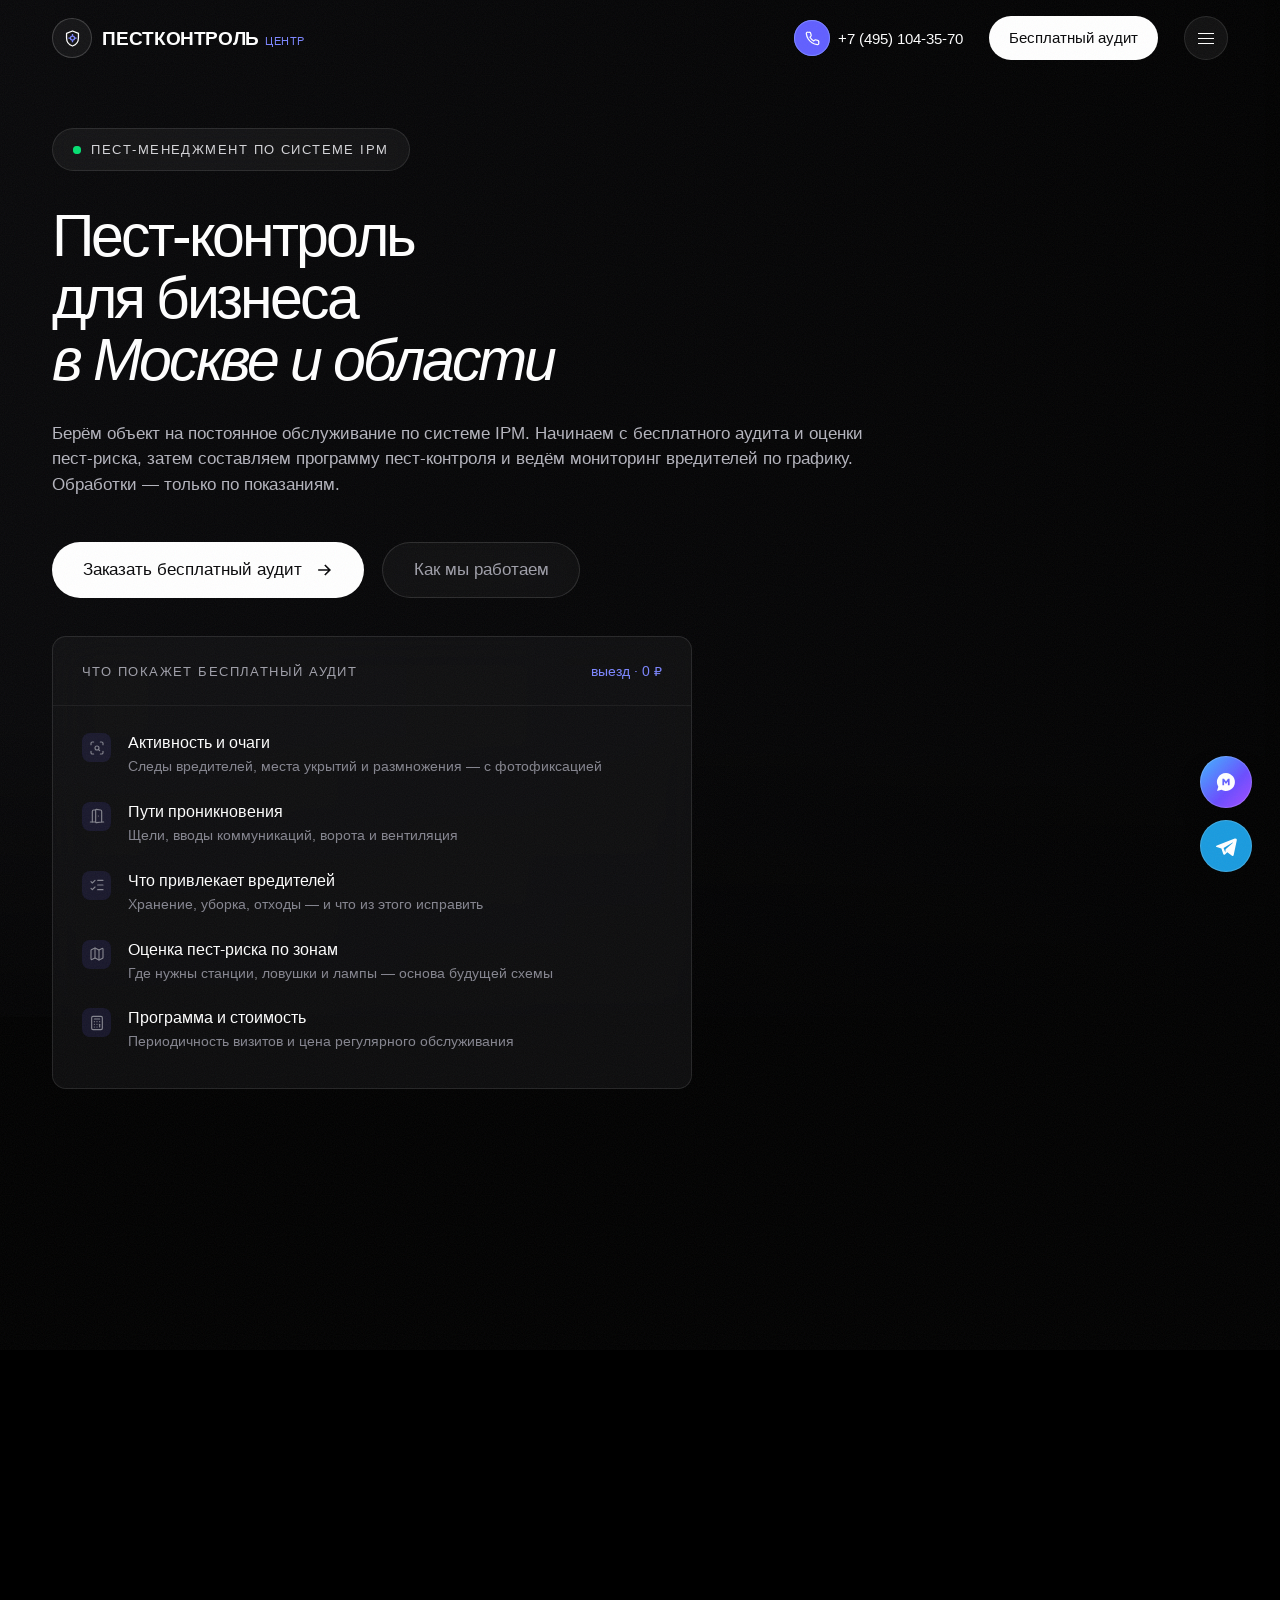
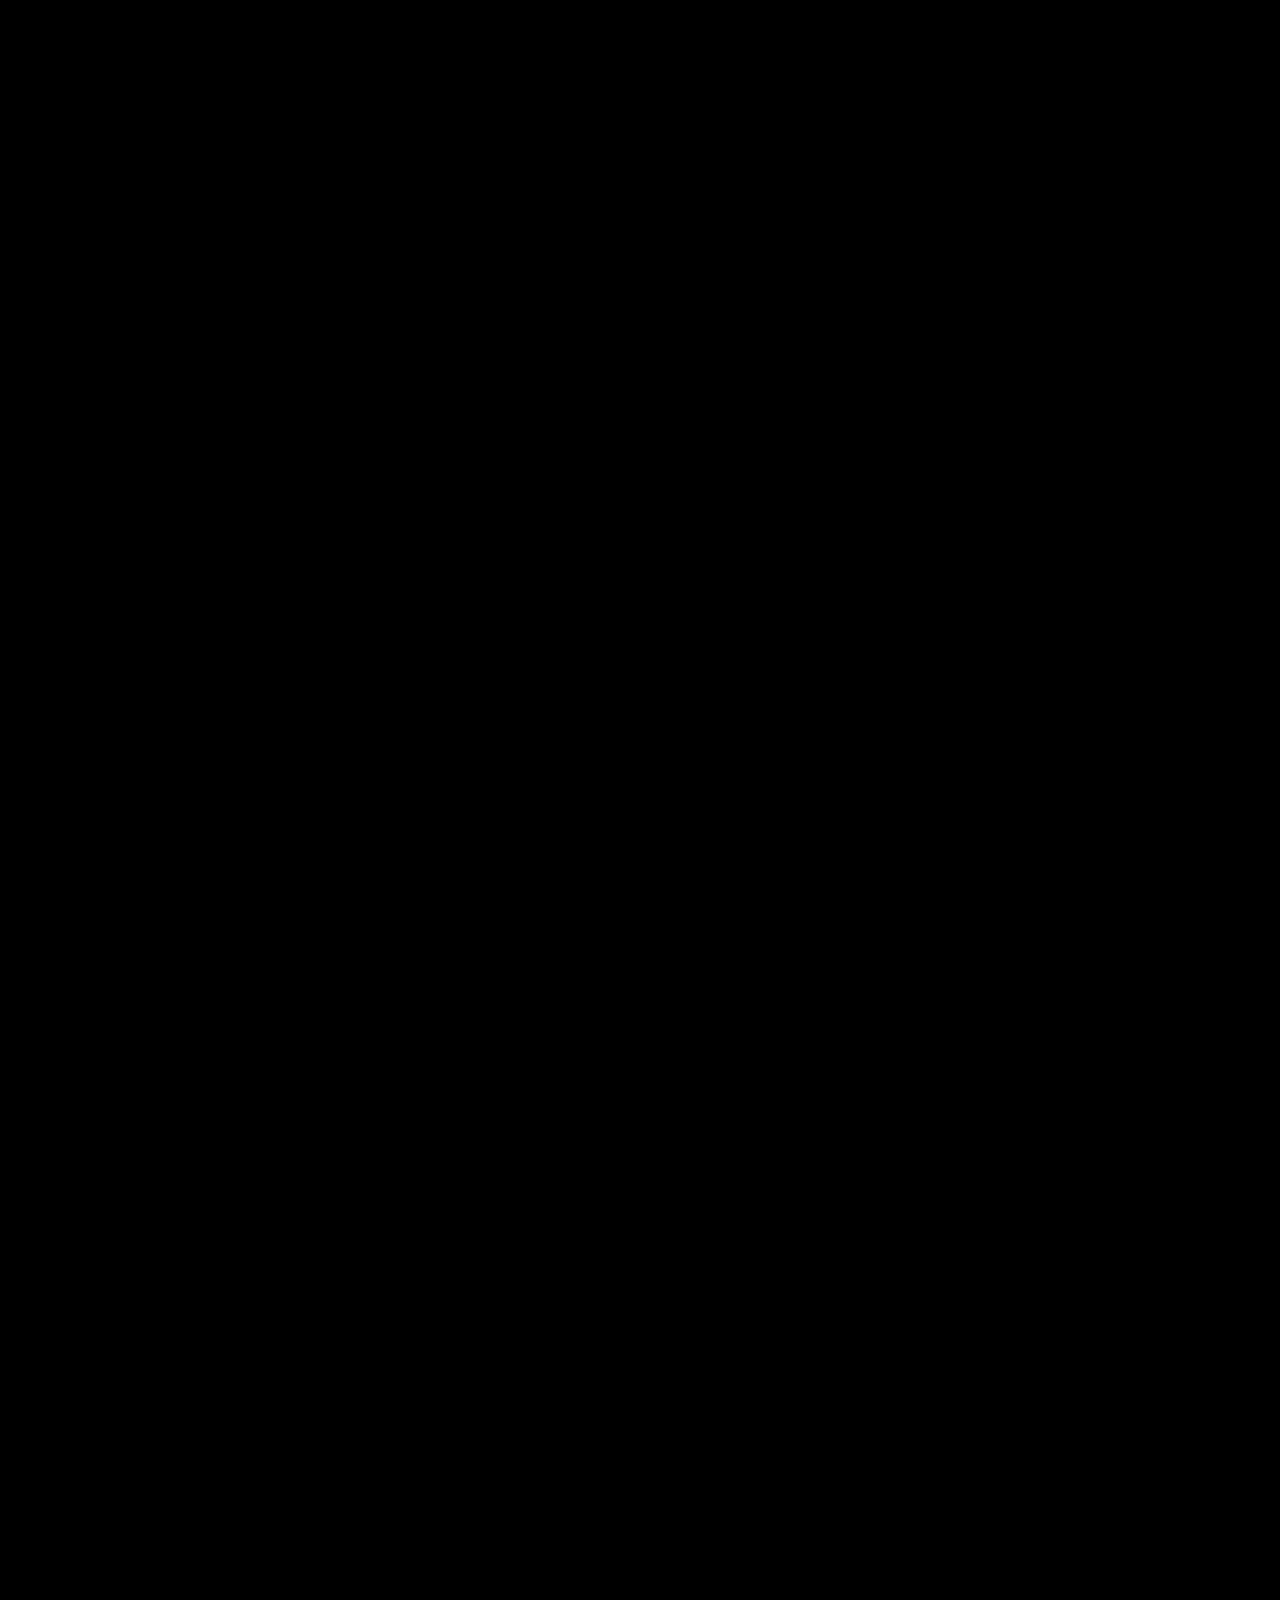
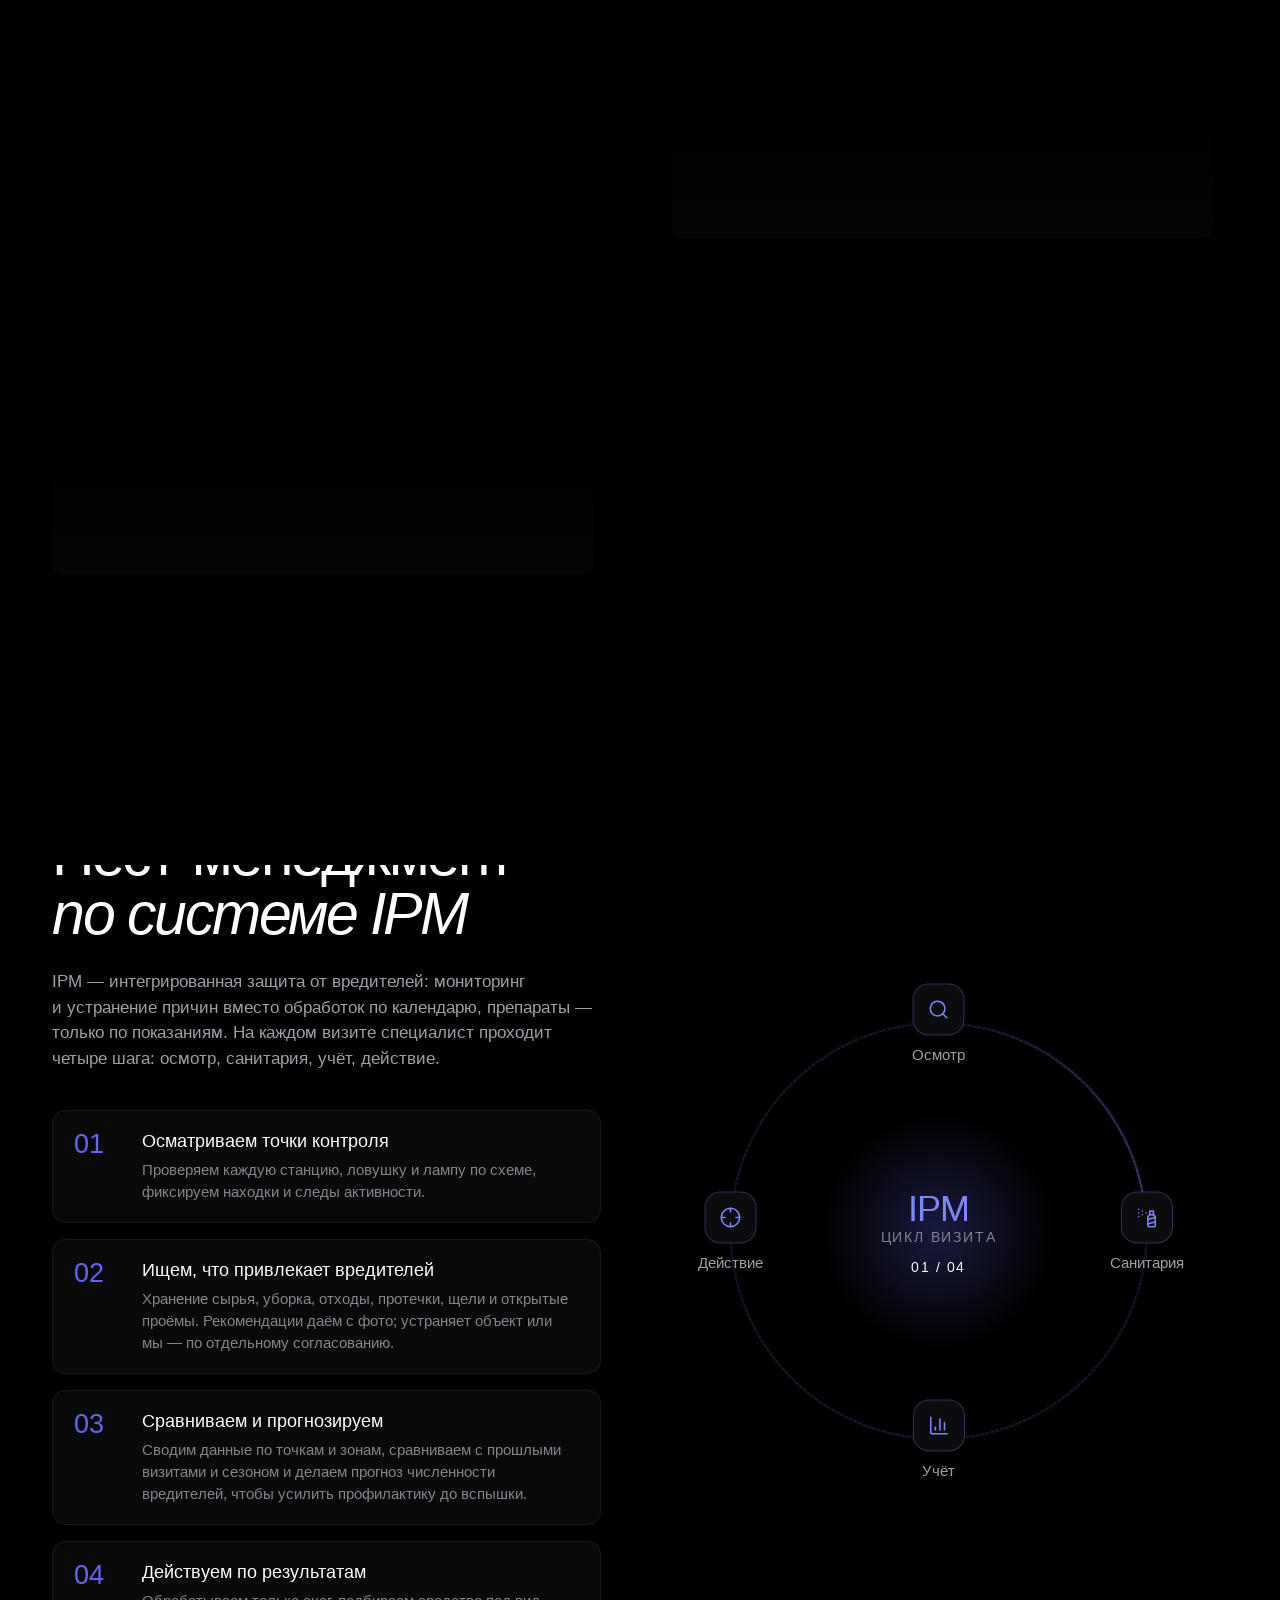
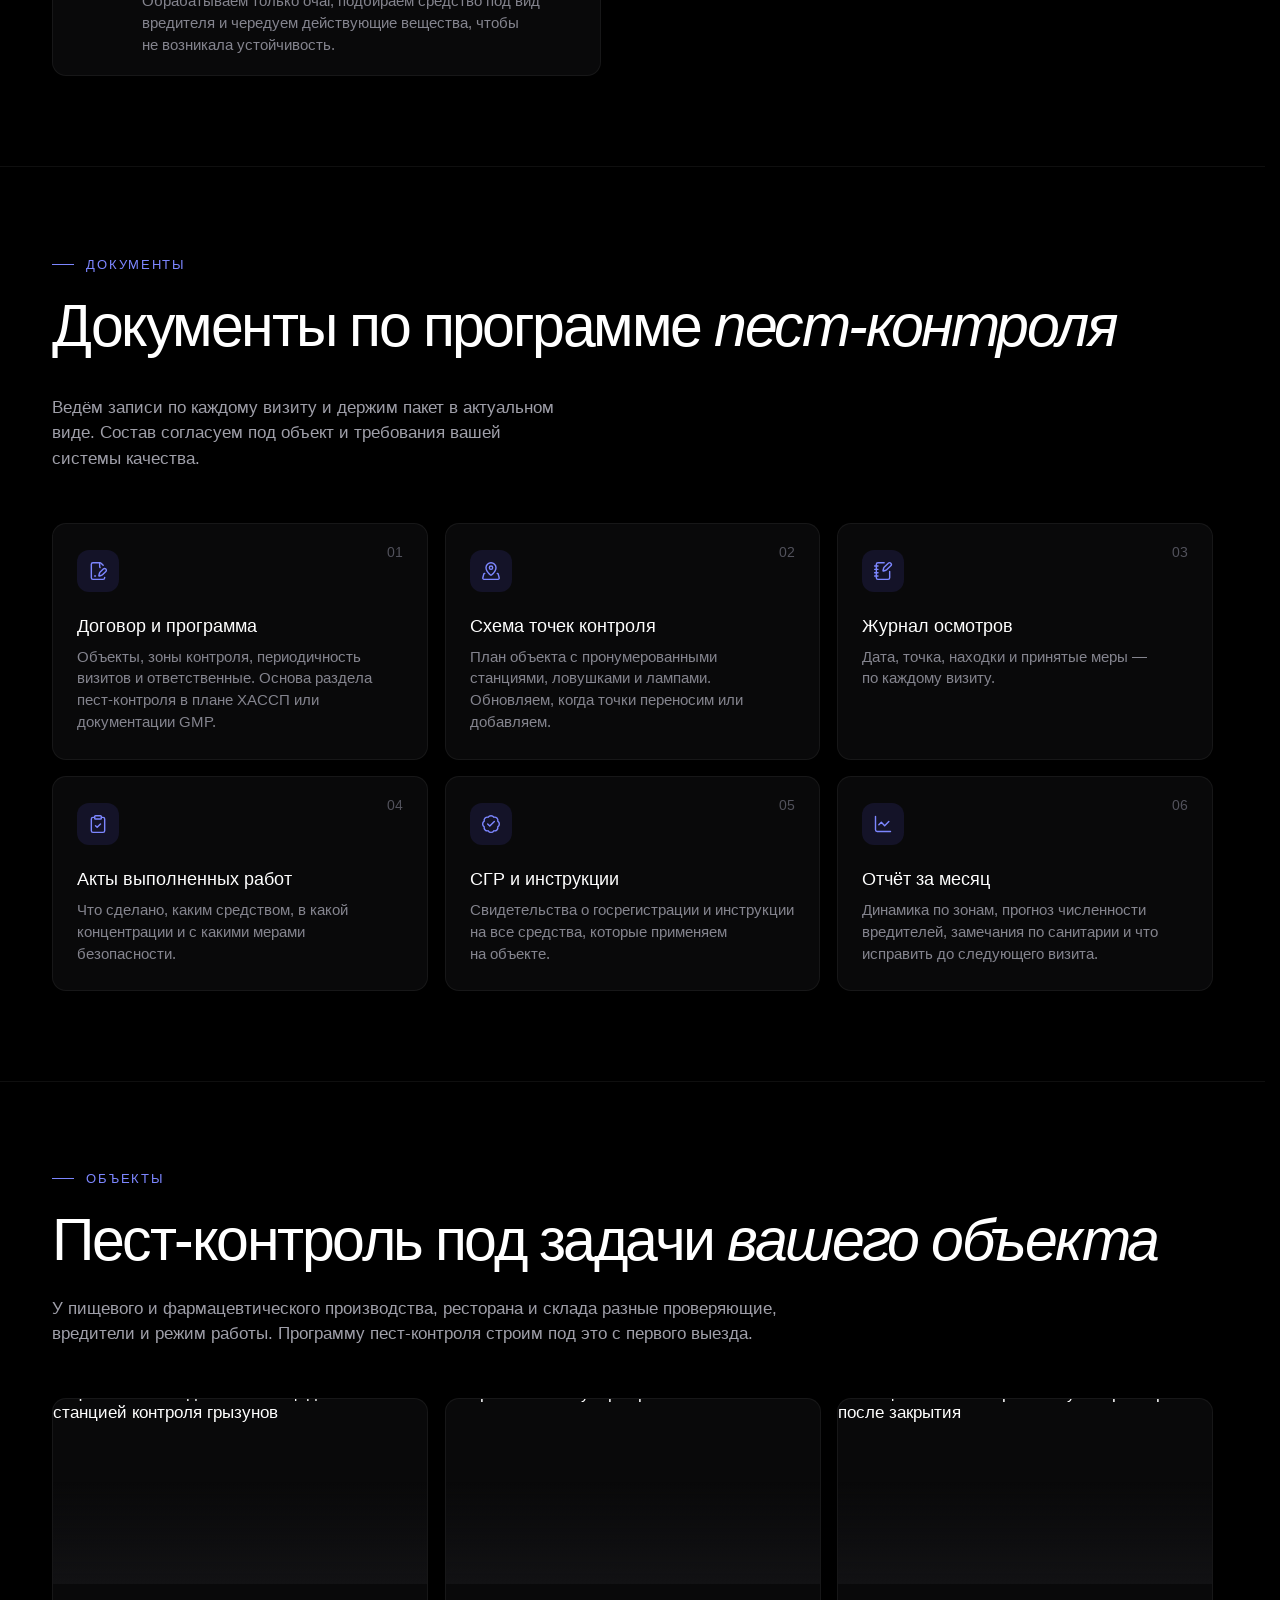
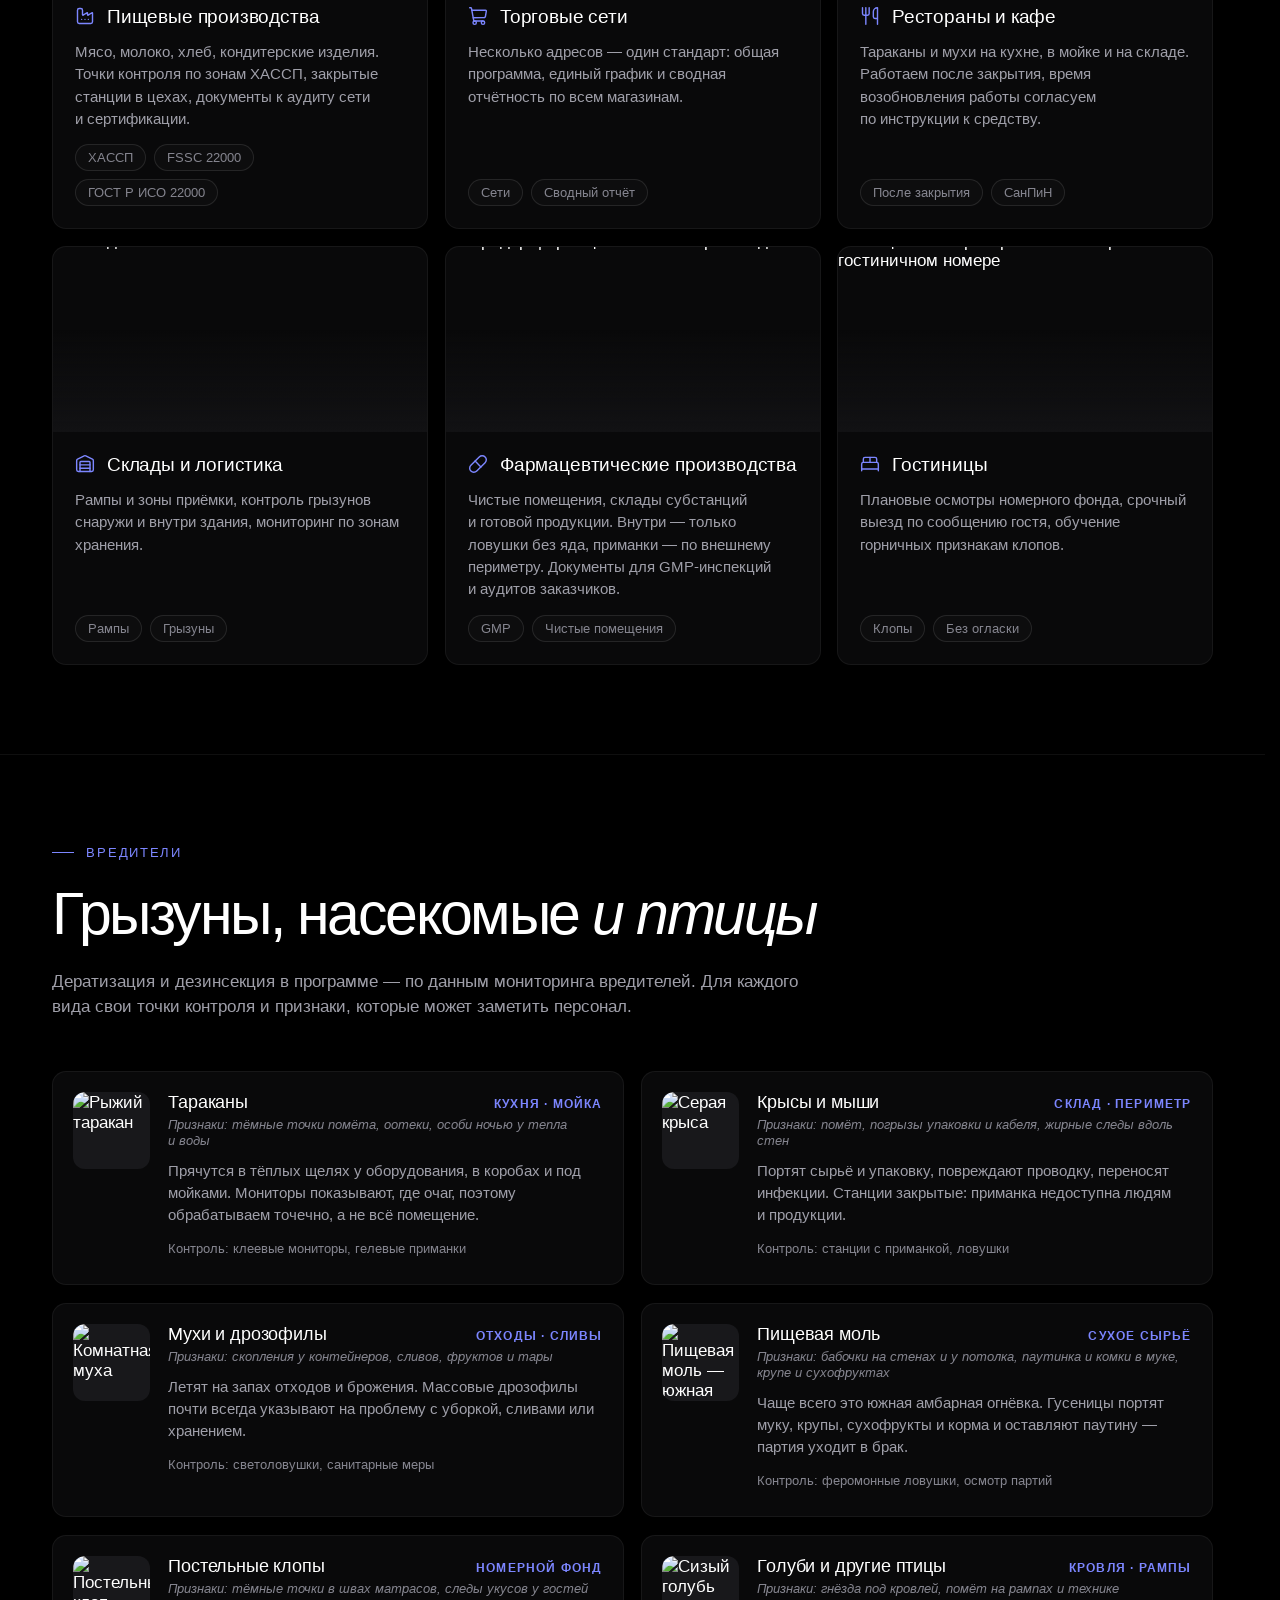
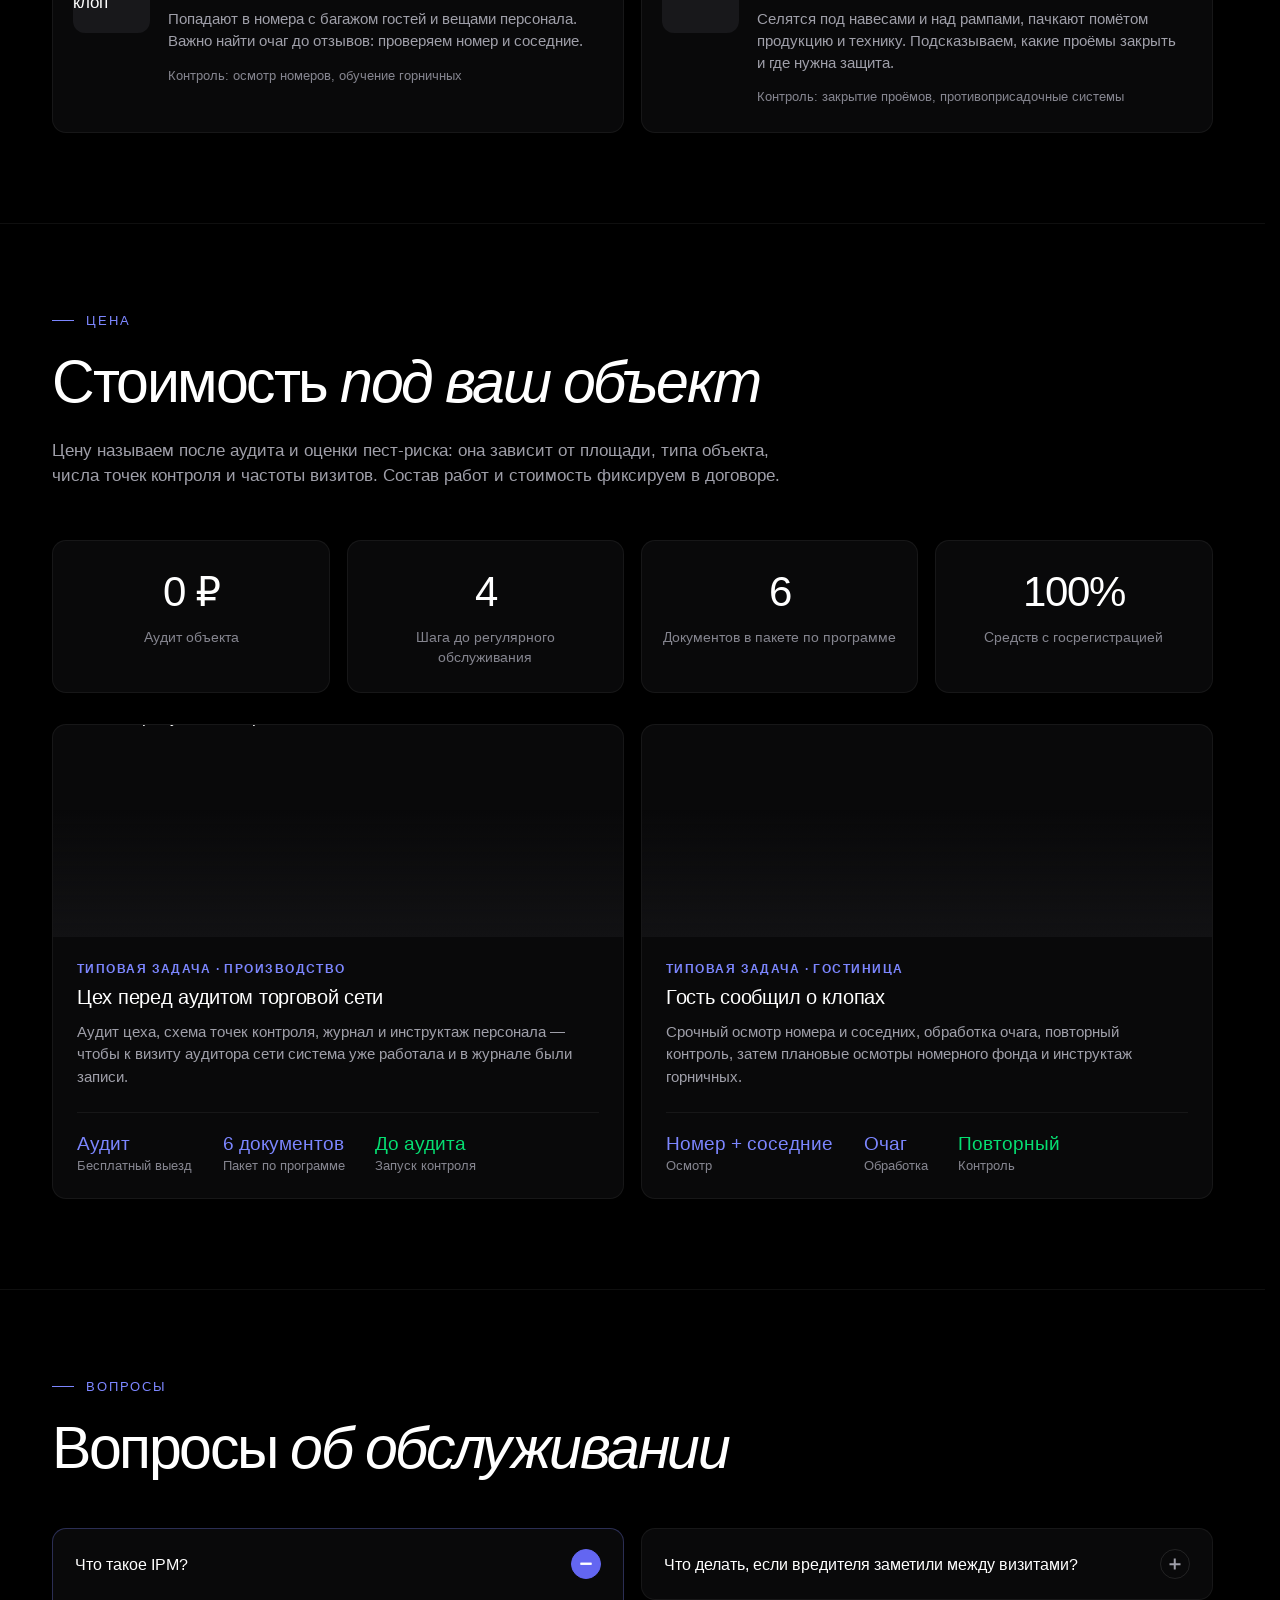
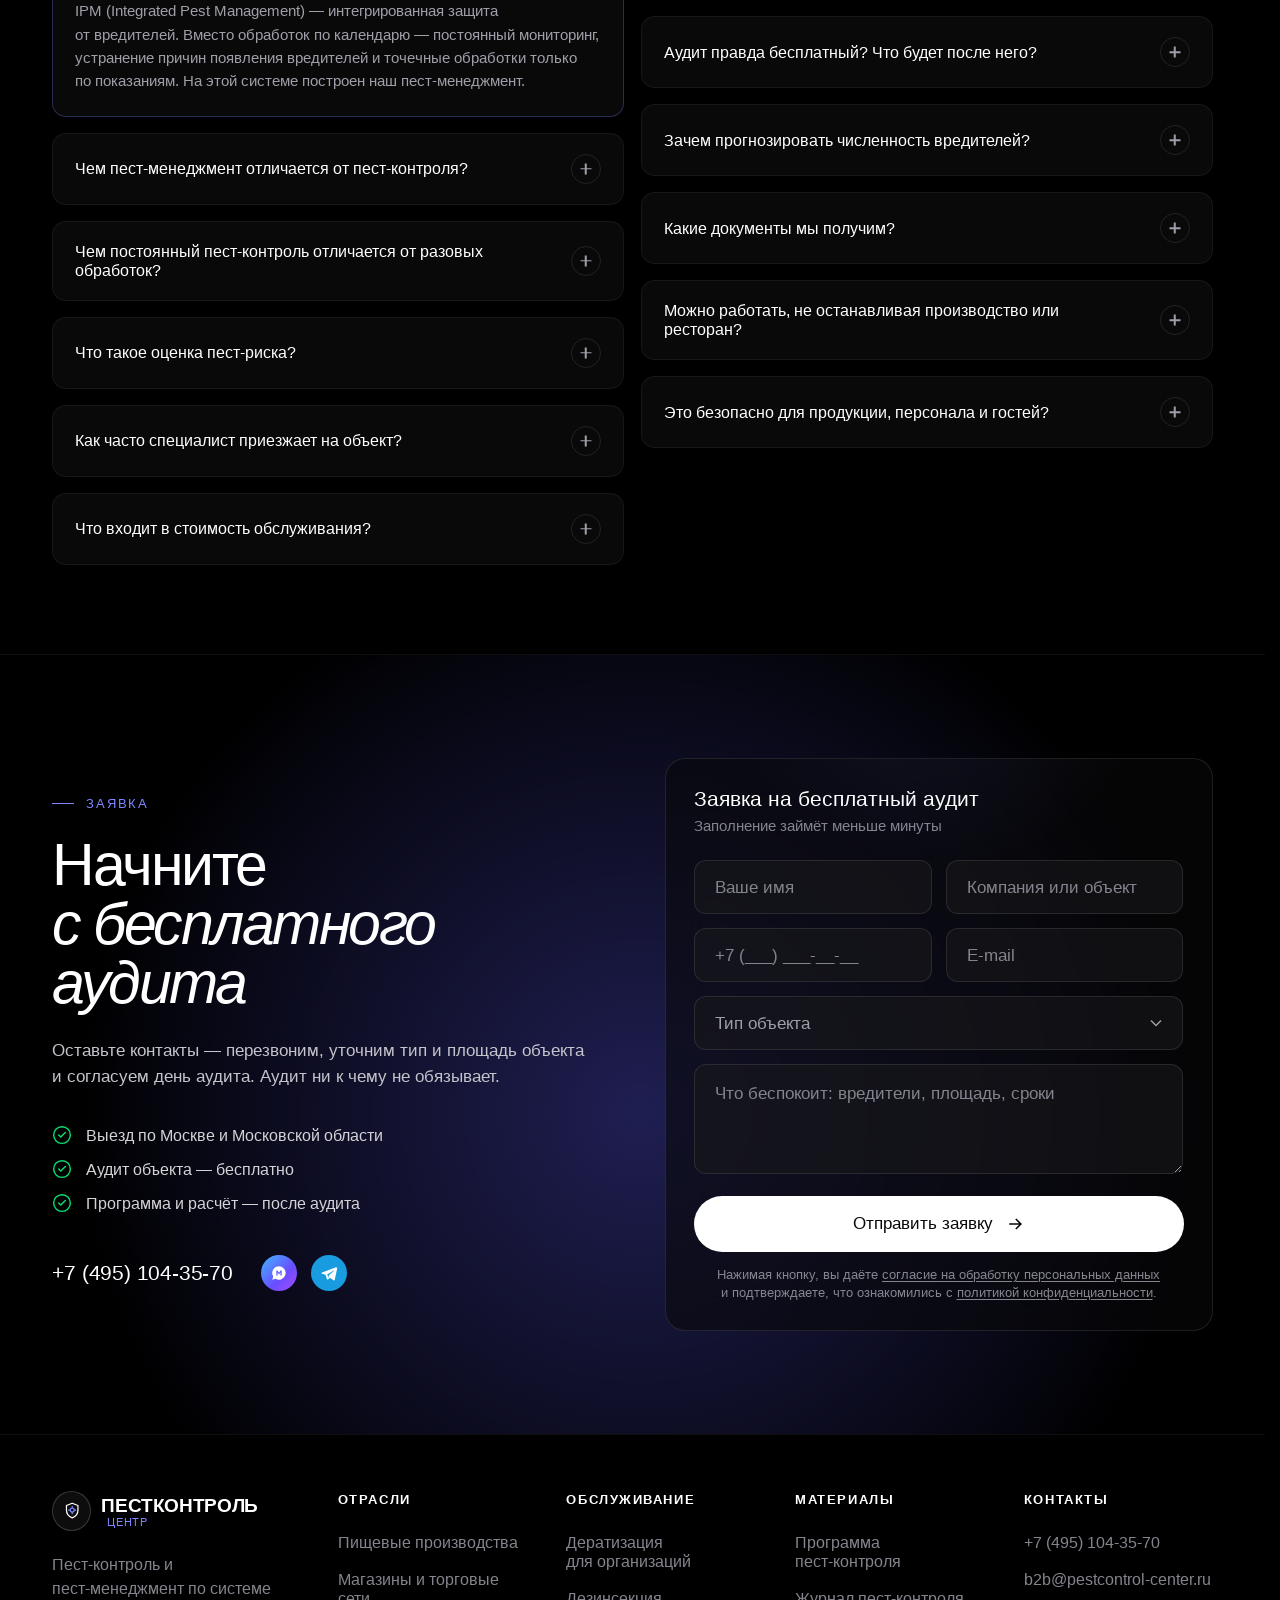
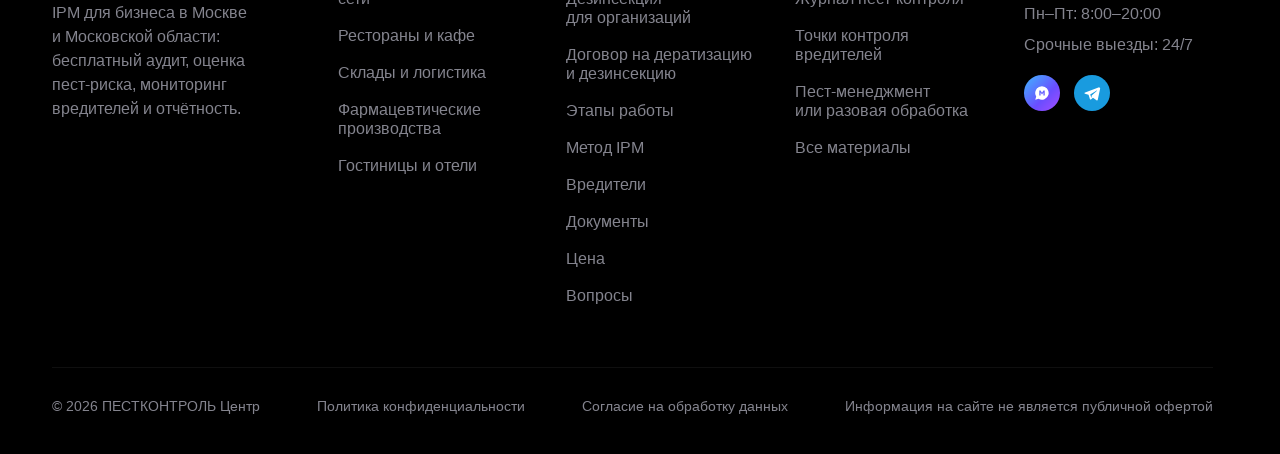
==== commit 3be0e9cc: "Страница «Дератизация для организаций» (/deratizatsiya/) с анимациями в стиле главной и меню «Услуги" ====
--- a/index.html
+++ b/index.html
@@ -2,6 +2,7 @@
 <html lang="ru">
 <head>
 <meta charset="utf-8">
+<meta name="robots" content="noindex, nofollow"><!-- только в версии для предпросмотра на GitHub Pages: копия не индексируется -->
 <meta name="viewport" content="width=device-width,initial-scale=1,viewport-fit=cover">
 <title>Пест-контроль и пест-менеджмент для бизнеса в Москве и области — ПЕСТКОНТРОЛЬ Центр</title>
 <meta name="description" content="Пест-контроль и пест-менеджмент по системе IPM для предприятий Москвы и области: бесплатный аудит и оценка пест-риска, программа пест-контроля, мониторинг вредителей и прогноз численности.">
@@ -23,7 +24,7 @@
   setTimeout(function(){ if(!document.documentElement.classList.contains('anim-ready')) document.documentElement.classList.add('anim-fail'); }, 4000);
 </script>
 <link rel="canonical" href="https://xn----itbbsflddbfpfdodg9d0f.xn--p1ai/">
-<!-- style:start --><style>@font-face{font-family:Inter;font-style:normal;font-weight:100 900;font-display:swap;src:url(fonts/inter-ru-wght-normal.woff2) format("woff2");unicode-range:U+0020-007E,U+00A0,U+00A9,U+00AB,U+00AD,U+00B0,U+00B7,U+00BB,U+00D7,U+0401,U+0410-044F,U+0451,U+2009,U+2010-2015,U+2018-201E,U+2022,U+2026,U+202F,U+2116,U+20BD,U+2192,U+2212}@font-face{font-family:Inter;font-style:normal;font-weight:100 900;font-display:swap;src:url(fonts/inter-cyrillic-wght-normal.woff2) format("woff2");unicode-range:U+0301,U+0400,U+0402-040F,U+0450,U+0452-045F,U+0490-0491,U+04B0-04B1}@font-face{font-family:Inter;font-style:normal;font-weight:100 900;font-display:swap;src:url(fonts/inter-latin-wght-normal.woff2) format("woff2");unicode-range:U+0000-001F,U+007F-009F,U+00A1-00A8,U+00AA,U+00AC,U+00AE-00AF,U+00B1-00B6,U+00B8-00BA,U+00BC-00D6,U+00D8-00FF,U+0131,U+0152-0153,U+02BB-02BC,U+02C6,U+02DA,U+02DC,U+0304,U+0308,U+0329,U+2000-2008,U+200A-200F,U+2016-2017,U+201F-2021,U+2023-2025,U+2027-202E,U+2030-206F,U+20AC,U+2122,U+2191,U+2193,U+2215,U+FEFF,U+FFFD}@font-face{font-family:Inter;font-style:italic;font-weight:100 900;font-display:swap;src:url(fonts/inter-ru-wght-italic.woff2) format("woff2");unicode-range:U+0020-007E,U+00A0,U+00A9,U+00AB,U+00AD,U+00B0,U+00B7,U+00BB,U+00D7,U+0401,U+0410-044F,U+0451,U+2009,U+2010-2015,U+2018-201E,U+2022,U+2026,U+202F,U+2116,U+20BD,U+2192,U+2212}@font-face{font-family:Inter;font-style:italic;font-weight:100 900;font-display:swap;src:url(fonts/inter-cyrillic-wght-italic.woff2) format("woff2");unicode-range:U+0301,U+0400,U+0402-040F,U+0450,U+0452-045F,U+0490-0491,U+04B0-04B1}@font-face{font-family:Inter;font-style:italic;font-weight:100 900;font-display:swap;src:url(fonts/inter-latin-wght-italic.woff2) format("woff2");unicode-range:U+0000-001F,U+007F-009F,U+00A1-00A8,U+00AA,U+00AC,U+00AE-00AF,U+00B1-00B6,U+00B8-00BA,U+00BC-00D6,U+00D8-00FF,U+0131,U+0152-0153,U+02BB-02BC,U+02C6,U+02DA,U+02DC,U+0304,U+0308,U+0329,U+2000-2008,U+200A-200F,U+2016-2017,U+201F-2021,U+2023-2025,U+2027-202E,U+2030-206F,U+20AC,U+2122,U+2191,U+2193,U+2215,U+FEFF,U+FFFD}@font-face{font-family:Inter Fallback;font-style:normal;font-weight:100 349;src:local("Arial"),local("ArialMT"),local("Liberation Sans"),local("LiberationSans"),local("Arimo"),local("Arimo-Regular");size-adjust:104.6919%;ascent-override:92.5381%;descent-override:23.0412%;line-gap-override:0%}@font-face{font-family:Inter Fallback;font-style:normal;font-weight:350 449;src:local("Arial"),local("ArialMT"),local("Liberation Sans"),local("LiberationSans"),local("Arimo"),local("Arimo-Regular");size-adjust:106.8153%;ascent-override:90.6967%;descent-override:22.5827%;line-gap-override:0%}@font-face{font-family:Inter Fallback;font-style:normal;font-weight:450 549;src:local("Arial"),local("ArialMT"),local("Liberation Sans"),local("LiberationSans"),local("Arimo"),local("Arimo-Regular");size-adjust:107.1268%;ascent-override:90.4329%;descent-override:22.5171%;line-gap-override:0%}@font-face{font-family:Inter Fallback;font-style:normal;font-weight:550 900;src:local("Arial Bold"),local("Arial-BoldMT"),local("Liberation Sans Bold"),local("LiberationSans-Bold"),local("Arimo Bold"),local("Arimo-Bold");size-adjust:101.0648%;ascent-override:95.8572%;descent-override:23.8677%;line-gap-override:0%}@font-face{font-family:Inter Fallback;font-style:italic;font-weight:100 399;src:local("Arial Italic"),local("Arial-ItalicMT"),local("Liberation Sans Italic"),local("LiberationSans-Italic"),local("Arimo Italic"),local("Arimo-Italic");size-adjust:101.0652%;ascent-override:95.8588%;descent-override:23.8681%;line-gap-override:0%}@font-face{font-family:Inter Fallback;font-style:italic;font-weight:400 900;src:local("Arial Italic"),local("Arial-ItalicMT"),local("Liberation Sans Italic"),local("LiberationSans-Italic"),local("Arimo Italic"),local("Arimo-Italic");size-adjust:104.378%;ascent-override:92.8145%;descent-override:23.1101%;line-gap-override:0%}:root{--bg:#000;--bg2:#09090b;--card:rgba(24,24,27,.4);--line:rgba(255,255,255,.06);--line2:rgba(255,255,255,.1);--t1:#fff;--t2:#9f9fa9;--t3:#84848e;--t4:#52525c;--acc:#7c86ff;--acc2:#615fff;--acc3:#6366f1;--yel:#fdc700;--red:#ff6467;--org:#ff8904;--grn:#05df72;--pad:clamp(20px,4.1vw,80px);--max:1764px;--h2:clamp(40px,4.4vw,84px);--r:14px;--ease:cubic-bezier(.16,1,.3,1);--ease-io:cubic-bezier(.65,0,.35,1)}*{box-sizing:border-box;margin:0;padding:0}html{scroll-behavior:smooth;scroll-padding-top:96px}html.lenis,html.lenis body{height:auto}html.lenis{scroll-behavior:auto}.lenis.lenis-stopped{overflow:clip}html{scrollbar-gutter:stable}body{background:var(--bg);color:var(--t1);font-family:Inter,Inter Fallback,system-ui,-apple-system,Segoe UI,sans-serif;font-weight:300;-webkit-font-smoothing:antialiased;overflow-x:clip}img{display:block;max-width:100%;height:auto}a{color:inherit;text-decoration:none}button,input,select,textarea{font:inherit;color:inherit}::selection{background:var(--acc2);color:#fff}.wrap{max-width:calc(var(--max) + var(--pad)*2);margin:0 auto;padding:0 var(--pad)}em{font-style:italic;font-weight:500}.sr-only{position:absolute;width:1px;height:1px;padding:0;margin:-1px;overflow:hidden;clip:rect(0,0,0,0);white-space:nowrap;border:0}.skip{position:fixed;left:16px;top:-80px;z-index:200;background:#fff;color:#09090b;padding:12px 18px;border-radius:999px;font-weight:500;transition:top .3s var(--ease)}.skip:focus{top:16px}:focus-visible{outline:2px solid var(--acc);outline-offset:3px;border-radius:6px}.btn:focus-visible{outline-offset:4px;border-radius:999px}.intro{position:fixed;inset:0;z-index:300;background:#000;display:grid;place-items:center;clip-path:inset(0 0 0 0)}html:not(.js) .intro,html.anim-fail .intro,html.no-intro .intro{display:none}.intro-in{display:flex;flex-direction:column;align-items:center;gap:22px}.intro-mark{width:76px;height:76px}.intro-mark path,.intro-mark circle{stroke-dasharray:100;stroke-dashoffset:100}.intro-word{display:flex;align-items:baseline;gap:8px;font-weight:600;font-size:22px;letter-spacing:-.02em;opacity:0}.intro-word b{font-size:12px;font-weight:500;color:var(--acc);text-transform:uppercase;letter-spacing:.08em}.intro-bar{width:160px;height:1px;background:#ffffff1a;overflow:hidden}.intro-bar i{display:block;height:100%;background:var(--acc);transform:scaleX(0);transform-origin:left}.intro .im-shield{animation:imDraw .55s cubic-bezier(.45,0,.55,1) forwards}.intro .im-c,.intro .im-x{animation:imDraw .35s cubic-bezier(.5,1,.89,1) .3s forwards}.intro-word{animation:imWord .35s cubic-bezier(.33,1,.68,1) .38s forwards}.intro-bar i{animation:imBar .45s cubic-bezier(.45,0,.55,1) .42s forwards}@keyframes imDraw{to{stroke-dashoffset:0}}@keyframes imWord{to{opacity:1;transform:none}}@keyframes imBar{to{transform:none}}.progress{position:fixed;left:0;right:0;top:0;height:2px;z-index:120;pointer-events:none}.progress i{display:block;height:100%;background:var(--acc);transform:scaleX(0);transform-origin:left}.grain{position:fixed;inset:-50%;z-index:110;pointer-events:none;opacity:.055;background-image:url("data:image/svg+xml,%3Csvg xmlns='http://www.w3.org/2000/svg' width='160' height='160'%3E%3Cfilter id='n'%3E%3CfeTurbulence type='fractalNoise' baseFrequency='.9' numOctaves='3' stitchTiles='stitch'/%3E%3C/filter%3E%3Crect width='100%25' height='100%25' filter='url(%23n)'/%3E%3C/svg%3E");animation:grain 1.2s steps(6) infinite}.intro~.grain{animation-play-state:paused}@keyframes grain{0%{transform:translate(0)}20%{transform:translate(-3%,2%)}40%{transform:translate(2%,-3%)}60%{transform:translate(-2%,-1%)}80%{transform:translate(3%,3%)}to{transform:translate(0)}}.cursor{display:none}@media (hover:hover) and (pointer:fine){html.has-cursor,html.has-cursor a,html.has-cursor button,html.has-cursor [role=button]{cursor:none}html.has-cursor input,html.has-cursor textarea,html.has-cursor select{cursor:text}html.has-cursor select{cursor:pointer}.has-cursor .cursor{display:block;position:fixed;left:0;top:0;z-index:250;pointer-events:none}.cursor-dot,.cursor-ring{position:fixed;left:0;top:0;border-radius:50%;pointer-events:none;will-change:transform}.cursor-dot{width:6px;height:6px;margin:-3px 0 0 -3px;background:#fff}.cursor-ring{width:38px;height:38px;margin:-19px 0 0 -19px;border:1px solid rgba(255,255,255,.35);transition:width .35s var(--ease),height .35s var(--ease),margin .35s var(--ease),background .35s,border-color .35s,opacity .3s}.cursor.link .cursor-ring{width:64px;height:64px;margin:-32px 0 0 -32px;background:#6366f124;border-color:#7c86ff99}.cursor.link .cursor-dot,.cursor.text .cursor-ring{opacity:0}.cursor.down .cursor-ring{width:30px;height:30px;margin:-15px 0 0 -15px}.cursor.hidden .cursor-dot,.cursor.hidden .cursor-ring{opacity:0}}.hdr{position:fixed;inset:0 0 auto;z-index:50;transition:background .4s,backdrop-filter .4s,border-color .4s,transform .5s var(--ease);border-bottom:1px solid transparent}.hdr.scrolled{background:#000000b8;backdrop-filter:blur(18px);-webkit-backdrop-filter:blur(18px);border-color:var(--line)}.hdr.hide{transform:translateY(-100%)}.hdr .wrap{display:flex;align-items:center;justify-content:space-between;height:clamp(68px,6vw,115px);gap:24px}.logo{display:flex;align-items:center;gap:10px;flex-shrink:0}.logo-mark{width:clamp(40px,3vw,57px);height:clamp(40px,3vw,57px);border-radius:50%;border:1.5px solid rgba(255,255,255,.18);background:#ffffff0d;display:grid;place-items:center;transition:border-color .4s,transform .6s var(--ease)}.logo:hover .logo-mark{border-color:var(--acc);transform:rotate(-12deg)}.logo-mark svg{width:50%;height:50%}.logo-txt{font-size:0}.logo-name{font-weight:600;font-size:clamp(17px,1.45vw,28px);letter-spacing:-.02em}.logo-sub{font-weight:500;font-size:clamp(10px,.75vw,14px);color:var(--acc);text-transform:uppercase;letter-spacing:.06em;margin-left:6px}.nav{display:flex;align-items:center;gap:clamp(18px,2.3vw,46px)}.nav>a,.nav-dd-btn{font-size:clamp(14px,1.05vw,20px);color:var(--t2);transition:color .25s;position:relative;padding:10px 0;white-space:nowrap}.nav>a:after,.nav-dd-btn:after{content:"";position:absolute;left:0;right:0;bottom:2px;height:1px;background:var(--acc);transform:scaleX(0);transform-origin:right;transition:transform .45s var(--ease)}.nav>a:hover,.nav>a.active,.nav-dd-btn.active,.nav-dd.open .nav-dd-btn{color:#fff}.nav>a:hover:after,.nav>a.active:after,.nav-dd-btn.active:after{transform:scaleX(1);transform-origin:left}.nav-dd{position:relative;display:flex}.nav-dd-btn{display:inline-flex;align-items:center;gap:.4em;background:none;border:0;font-family:inherit;font-weight:inherit;cursor:pointer}.nav-dd-btn svg{width:.62em;height:.62em;flex-shrink:0;transition:transform .45s var(--ease)}.nav-dd.open .nav-dd-btn svg{transform:rotate(180deg)}.nav-dd-panel{position:absolute;top:100%;left:50%;z-index:2;width:max-content;min-width:300px;margin-top:14px;padding:8px;border-radius:18px;background:#0c0c0ef7;-webkit-backdrop-filter:blur(18px);backdrop-filter:blur(18px);border:1px solid var(--line2);box-shadow:0 34px 80px -28px #000000f2;display:flex;flex-direction:column;opacity:0;visibility:hidden;transform:translate(-50%,8px);transition:opacity .2s linear,transform .45s var(--ease),visibility 0s .45s}.nav-dd-panel:before{content:"";position:absolute;left:0;right:0;bottom:100%;height:18px}.nav-dd.open .nav-dd-panel{opacity:1;visibility:visible;transform:translate(-50%);transition:opacity .2s linear,transform .45s var(--ease)}@media (hover:hover){.nav-dd:not(.nohover):hover .nav-dd-panel{opacity:1;visibility:visible;transform:translate(-50%);transition:opacity .2s linear,transform .45s var(--ease)}.nav-dd:not(.nohover):hover .nav-dd-btn{color:#fff}.nav-dd:not(.nohover):hover .nav-dd-btn svg{transform:rotate(180deg)}}.hdr.hide .nav-dd-panel{opacity:0;visibility:hidden}.nav-dd-panel a{display:flex;align-items:center;justify-content:space-between;gap:28px;padding:12px 14px;border-radius:11px;font-size:clamp(14px,.9vw,16px);color:var(--t2);white-space:nowrap;transition:background-color .2s,color .2s}.nav-dd-panel a svg{width:16px;height:16px;flex-shrink:0;color:var(--acc);opacity:0;transform:translate(-6px);transition:opacity .25s,transform .45s var(--ease)}.nav-dd-panel a:hover,.nav-dd-panel a:focus-visible{background:#ffffff0f;color:#fff}.nav-dd-panel a:hover svg,.nav-dd-panel a:focus-visible svg,.nav-dd-panel a[aria-current] svg{opacity:1;transform:none}.nav-dd-panel a[aria-current]{color:#fff;background:#7c86ff1f}.nav-dd-panel .nav-dd-all{position:relative;margin-top:9px;color:var(--acc)}.nav-dd-panel .nav-dd-all:before{content:"";position:absolute;left:14px;right:14px;top:-5px;height:1px;background:var(--line2)}.nav-dd-panel .nav-dd-all svg{opacity:1;transform:none}.hdr-right{display:flex;align-items:center;gap:clamp(14px,2vw,40px)}.phone{display:flex;align-items:center;gap:8px;font-weight:500;font-size:clamp(14px,1vw,17px);white-space:nowrap;padding:4px 0}.phone i{width:36px;height:36px;border-radius:50%;background:var(--acc2);display:grid;place-items:center;position:relative;transition:transform .4s var(--ease)}.phone i:after{content:"";position:absolute;inset:0;border-radius:50%;border:1px solid var(--acc);animation:ring 2.4s var(--ease) infinite}@keyframes ring{0%{transform:scale(1);opacity:.8}to{transform:scale(1.7);opacity:0}}.phone:hover i{transform:rotate(-14deg) scale(1.06)}.phone svg{width:15px;height:15px}.msg{display:flex;gap:14px}.msg a{width:36px;height:36px;border-radius:50%;display:grid;place-items:center;transition:transform .35s var(--ease),box-shadow .35s}.msg a:hover{transform:translateY(-3px);box-shadow:0 10px 24px -8px #615fffb3}.msg .max{background:linear-gradient(135deg,#3fb8ff,#6a4dff 60%,#a64dff)}.msg .tg{background:#199bdf}.msg svg{width:18px;height:18px}.btn{position:relative;isolation:isolate;overflow:hidden;display:inline-flex;align-items:center;justify-content:center;gap:12px;border-radius:999px;font-weight:500;cursor:pointer;border:0;white-space:nowrap;transition:color .45s var(--ease),border-color .45s var(--ease),box-shadow .45s var(--ease);will-change:transform}.btn:before{content:"";position:absolute;left:-2px;right:-2px;bottom:-2px;height:calc(100% + 4px);z-index:-1;background:var(--acc3);border-radius:50% 50% 0 0/60% 60% 0 0;transform:translateY(102%);transition:transform .6s var(--ease),border-radius .6s var(--ease)}.btn:hover:before,.btn:focus-visible:before,.btn.is-loading:before{transform:translateY(0);border-radius:0}.btn-w{background:#fff;color:#09090b}.btn-w:hover,.btn-w:focus-visible{color:#fff;box-shadow:0 14px 44px -12px #6366f1bf}.btn-o{background:#ffffff0a;border:1.5px solid rgba(255,255,255,.12);color:var(--t2);backdrop-filter:blur(6px)}.btn-o:hover,.btn-o:focus-visible{color:#fff;border-color:var(--acc3);box-shadow:0 14px 44px -14px #6366f199}.btn:active{transform:scale(.97)}.btn-sm{height:clamp(44px,2.65vw,51px);padding:0 clamp(20px,1.5vw,29px);font-size:clamp(14px,1.05vw,17px)}.btn-lg{height:clamp(56px,4vw,77px);padding:0 clamp(28px,2.4vw,46px);font-size:clamp(16px,1.15vw,20px)}.btn-t{position:relative;display:inline-block;overflow:hidden;line-height:1.35;vertical-align:middle}.btn-t>span{display:block;transition:transform .55s var(--ease)}.btn-t[data-t]:after{content:attr(data-t);position:absolute;left:0;top:100%;width:100%;transition:transform .55s var(--ease)}.btn:hover .btn-t>span,.btn:hover .btn-t:after,.btn:focus-visible .btn-t>span,.btn:focus-visible .btn-t:after{transform:translateY(-100%)}.btn-ic{width:20px;height:20px;flex-shrink:0;transition:transform .5s var(--ease)}.btn:hover .btn-ic{transform:translate(5px)}.btn .spin{display:none;width:20px;height:20px;border-radius:50%;border:2px solid rgba(255,255,255,.35);border-top-color:#fff;animation:spin .8s linear infinite}.btn.is-loading{color:#fff;pointer-events:none}.btn.is-loading .btn-ic{display:none}.btn.is-loading .spin{display:block}.link-arrow{color:var(--acc);font-weight:500;white-space:nowrap;display:inline-flex;gap:8px;align-items:center;padding:12px 0;position:relative}.link-arrow:after{content:"";position:absolute;left:0;right:26px;bottom:8px;height:1px;background:currentColor;transform:scaleX(0);transform-origin:right;transition:transform .45s var(--ease)}.link-arrow:hover:after{transform:scaleX(1);transform-origin:left}.link-arrow svg{width:18px;height:18px;transition:transform .45s var(--ease)}.link-arrow:hover svg{transform:translate(4px)}.burger{display:none;width:44px;height:44px;border-radius:50%;background:#ffffff0f;border:1px solid var(--line2);align-items:center;justify-content:center;cursor:pointer}.burger span{display:block;width:16px;height:1.5px;background:#fff;position:relative;transition:.3s}.burger span:before,.burger span:after{content:"";position:absolute;left:0;width:16px;height:1.5px;background:#fff;transition:.3s}.burger span:before{top:-5px}.burger span:after{top:5px}.menu-open .burger span{background:transparent}.menu-open .burger span:before{top:0;transform:rotate(45deg)}.menu-open .burger span:after{top:0;transform:rotate(-45deg)}.mmenu{position:fixed;inset:0;z-index:45;padding:100px max(24px,var(--pad)) 40px;display:flex;flex-direction:column;gap:8px;overflow-y:auto;overscroll-behavior:contain;visibility:hidden;pointer-events:none;transition:visibility 0s .8s}.mmenu:before{content:"";position:fixed;inset:0;z-index:-1;background:#000;clip-path:circle(0px at var(--mx, calc(100% - 44px) ) var(--my,44px));transition:clip-path .65s var(--ease) .12s;will-change:clip-path}.menu-open .mmenu{visibility:visible;pointer-events:auto;transition:none}.menu-open .mmenu:before{clip-path:circle(150% at var(--mx, calc(100% - 44px) ) var(--my,44px));transition:clip-path .8s var(--ease)}.mmenu>a,.mm-toggle{flex-shrink:0;font-size:28px;font-weight:300;padding:12px 0;border-bottom:1px solid var(--line);transform:translateY(16px);opacity:0;transition:opacity .15s linear,transform .15s linear,color .45s var(--ease)}.menu-open .mmenu>a,.menu-open .mm-toggle{transform:none;opacity:1;transition:opacity .5s var(--ease) var(--d,0s),transform .5s var(--ease) var(--d,0s),color .45s var(--ease)}.mmenu .btn{margin-top:24px;border-bottom:0;font-size:17px}.mmenu>a small{display:block;margin-top:4px;font-size:14px;font-weight:400;letter-spacing:0;color:var(--t3)}.mmenu a[aria-current]{color:var(--acc)}.mm-group{flex-shrink:0;display:flex;flex-direction:column}.mm-toggle{display:flex;align-items:center;justify-content:space-between;gap:16px;width:100%;background:none;border-width:0 0 1px;border-style:solid;border-color:var(--line);color:var(--t1);font-family:inherit;line-height:inherit;text-align:left;cursor:pointer}.mm-toggle svg{width:20px;height:20px;flex-shrink:0;color:var(--t3);transition:transform .45s var(--ease)}.mm-group.open .mm-toggle svg{transform:rotate(180deg)}.mm-sub{display:grid;grid-template-rows:0fr;transition:grid-template-rows .5s var(--ease)}.mm-group.open .mm-sub{grid-template-rows:1fr}.mm-sub>div{min-height:0;overflow:hidden;display:flex;flex-direction:column;visibility:hidden;opacity:0;transition:visibility 0s .5s,opacity .15s linear}.menu-open .mm-group.open .mm-sub>div{visibility:visible;opacity:1;transition:opacity .45s var(--ease) .1s}.mm-sub a{font-size:18px;font-weight:400;color:var(--t2);padding:12px 0 12px 20px;border-bottom:1px solid var(--line);transition:color .3s}.mm-sub a:last-child{color:var(--acc)}@media (max-height:700px){.mmenu{padding-top:84px;padding-bottom:24px;gap:4px}.mmenu>a,.mm-toggle{font-size:24px;padding:9px 0}.mm-sub a{padding:10px 0 10px 20px}.mmenu .btn{margin-top:16px}}.hero{position:relative;min-height:max(100svh,760px);display:flex;align-items:center;overflow:hidden;padding:clamp(110px,10vw,180px) 0 clamp(80px,7vw,120px)}.hero-media{position:absolute;inset:-40px -4%;will-change:transform}@media (max-width:760px){.hero-media{inset:-52px -4%}}.hero-bg,.hero-lit{position:absolute;inset:0;background:url(img/hero.webp) center/cover}.hero-bg{filter:grayscale(.3) brightness(.5)}.hero-lit{filter:grayscale(.05) brightness(1.05) contrast(1.05);opacity:0;-webkit-mask-image:radial-gradient(circle var(--sr,300px) at var(--sx,70%) var(--sy,40%),#000 0%,rgba(0,0,0,.55) 45%,transparent 72%);mask-image:radial-gradient(circle var(--sr,300px) at var(--sx,70%) var(--sy,40%),#000 0%,rgba(0,0,0,.55) 45%,transparent 72%)}.hero:before{content:"";position:absolute;inset:0;z-index:1;background:linear-gradient(90deg,#09090beb,#09090b8c,#09090b2e);pointer-events:none}.hero:after{content:"";position:absolute;inset:auto 0 0;height:40%;z-index:1;background:linear-gradient(0deg,#000,transparent);pointer-events:none}.hero:not(:has(~*)):after{visibility:hidden}@media not all and (max-width:760px){.hero:not(:has(~*)) .wrap{visibility:hidden}}.hero .wrap{position:relative;z-index:2;display:grid;grid-template-columns:minmax(0,1000fr) minmax(0,710fr);gap:clamp(32px,3vw,56px);align-items:end;width:100%}.badge{display:inline-flex;align-items:center;gap:10px;min-height:43px;padding:0 20px;border-radius:999px;background:#ffffff0d;border:1.4px solid rgba(255,255,255,.1);backdrop-filter:blur(8px);font-size:clamp(12px,.9vw,15px);font-weight:500;text-transform:uppercase;letter-spacing:.12em;color:#d4d4d8}.dot{position:relative;width:8px;height:8px;border-radius:50%;background:var(--grn);flex-shrink:0}.dot:before{content:"";position:absolute;inset:0;z-index:-1;border-radius:50%;background:#05df7299;animation:pulse 2s infinite}@keyframes pulse{0%{transform:scale(1);opacity:1}70%{transform:scale(3.25);opacity:0}to{transform:scale(1);opacity:0}}.hero h1{font-size:clamp(42px,4.4vw,84px);line-height:1.1;letter-spacing:-.055em;font-weight:300;margin:34px 0 30px}.hero h1 .ln{display:block;overflow:hidden;padding:0 .08em .08em 0;margin-bottom:-.08em}.hero h1 .ln>span{display:inline-block;will-change:transform}.hero p.lead{font-size:clamp(16px,1.05vw,20px);line-height:1.6;color:#b4b4bd;max-width:825px}.hero-ctas{display:flex;gap:17px;margin-top:44px;flex-wrap:wrap}.panel{position:relative;border-radius:var(--r);background:#18181b80;border:1.4px solid var(--line2);backdrop-filter:blur(22px);-webkit-backdrop-filter:blur(22px);overflow:hidden;transform-style:preserve-3d;will-change:transform}.panel-scan{position:absolute;left:0;right:0;top:0;height:120px;z-index:0;pointer-events:none;background:linear-gradient(180deg,transparent,rgba(124,134,255,.12) 85%,rgba(124,134,255,.55) 100%);transform:translateY(-130%);animation:scan 5.5s var(--ease-io) 2.4s infinite}.panel-scan:after{content:"";position:absolute;left:0;right:0;bottom:0;height:1px;background:var(--acc);box-shadow:0 0 18px 2px #7c86ffb3}@keyframes scan{0%{transform:translateY(-130%)}55%{transform:translateY(520%)}to{transform:translateY(520%)}}.panel-glare{position:absolute;inset:0;z-index:0;pointer-events:none;opacity:0;background:radial-gradient(500px circle at var(--gx,50%) var(--gy,0%),rgba(255,255,255,.08),transparent 45%);transition:opacity .4s}.panel:hover .panel-glare{opacity:1}.panel-h,.panel ul{position:relative;z-index:1}.panel-h{padding:26px 29px;border-bottom:1.4px solid var(--line);display:flex;justify-content:space-between;align-items:center;gap:16px}.panel-h b{font-size:clamp(12px,.8vw,15px);font-weight:500;text-transform:uppercase;letter-spacing:.12em;color:var(--t2)}.panel-h small{font-size:13px;color:var(--acc);font-weight:500;white-space:nowrap}.panel ul{list-style:none;padding:14px 29px 24px}.panel li{display:flex;gap:17px;padding:13px 0}.ico{flex-shrink:0;width:29px;height:29px;border-radius:8px;background:#615fff1f;display:grid;place-items:center;color:var(--acc)}.ico svg{width:16px;height:16px}.panel li strong{display:block;font-weight:500;font-size:clamp(15px,1.05vw,20px);margin-bottom:3px}.panel li span{font-size:clamp(13px,.85vw,16px);color:var(--t3);line-height:1.45}.scroll-cue{position:absolute;left:var(--pad);bottom:28px;z-index:3;display:flex;align-items:center;gap:14px;font-size:12px;font-weight:500;letter-spacing:.16em;text-transform:uppercase;color:var(--t2);padding:10px 0}.scroll-cue i{position:relative;width:1px;height:44px;background:#ffffff26;overflow:hidden}.scroll-cue i:after{content:"";position:absolute;left:0;top:-40%;width:1px;height:40%;background:var(--acc);animation:cue 2s var(--ease-io) infinite}.intro-word span,.intro-word b,.logo-name,.logo-sub,.nav a,.nav-dd-btn,.phone span,.badge,.panel-h b,.panel-h small,.panel li strong,.scroll-cue span{line-height:calc(round(.96875*round(down,100em + .001px,1px)/100,1px) + round(.2412109375*round(down,100em + .001px,1px)/100,1px))}@keyframes cue{to{transform:translateY(375%)}}.strip{border-block:1px solid var(--line);background:var(--bg2);overflow:hidden;padding:30px 0;position:relative}.strip:before,.strip:after{content:"";position:absolute;top:0;bottom:0;width:120px;z-index:1;pointer-events:none}.strip:before{left:0;background:linear-gradient(90deg,var(--bg2),transparent)}.strip:after{right:0;background:linear-gradient(-90deg,var(--bg2),transparent)}.strip-track{display:flex;width:max-content;animation:marq 38s linear infinite;will-change:transform}.js:not(.anim-fail) .strip-track{animation:none}.strip-set{display:flex;gap:64px;padding-right:64px}@keyframes marq{to{transform:translate(-50%)}}.strip-item{display:flex;align-items:center;gap:12px;font-size:clamp(14px,.9vw,17px);color:var(--t3);white-space:nowrap}.strip-item svg{width:18px;height:18px;color:var(--t4)}.strip-item b{color:var(--t2);font-weight:500}section.s{padding:clamp(80px,7vw,130px) 0;position:relative}.s+.s{border-top:1px solid var(--line)}.eyebrow{font-size:clamp(12px,.75vw,14px);font-weight:500;text-transform:uppercase;letter-spacing:.14em;color:var(--acc);margin-bottom:24px;display:flex;align-items:center;gap:12px}.eyebrow{transition:opacity .8s var(--ease)}.eyebrow:before{content:"";width:22px;height:1px;background:var(--acc);transform-origin:left;transition:transform 1s var(--ease) .15s}h2{font-size:var(--h2);line-height:1.05;letter-spacing:-.045em;font-weight:300}.sub{font-size:clamp(16px,1.05vw,20px);line-height:1.6;color:var(--t2);max-width:760px;margin-top:26px}.sub-side{margin-top:0;max-width:520px}.head{margin-bottom:clamp(44px,4vw,80px)}.head-row{display:flex;justify-content:space-between;align-items:end;gap:40px;flex-wrap:wrap}.card{position:relative;background:var(--card);border:1.4px solid var(--line);border-radius:var(--r);transition:border-color .35s,background .35s}.card:hover{border-color:#7c86ff33;background:#18181b9e}.card:after{content:"";position:absolute;inset:0;border-radius:inherit;padding:1.4px;pointer-events:none;background:radial-gradient(360px circle at var(--mx,-999px) var(--my,-999px),rgba(124,134,255,.85),rgba(124,134,255,.15) 35%,transparent 60%);-webkit-mask:linear-gradient(#000 0 0) content-box,linear-gradient(#000 0 0);-webkit-mask-composite:xor;mask:linear-gradient(#000 0 0) content-box,linear-gradient(#000 0 0);mask-composite:exclude;opacity:0;transition:opacity .4s;z-index:2}.card:hover:after{opacity:1}.w{display:inline-block;overflow:hidden;vertical-align:top;padding:0 .1em .1em 0;margin:0 -.1em -.1em 0}.wi{display:inline-block;will-change:transform}.sw{transition:none}.tasks{display:grid;grid-template-columns:repeat(3,minmax(0,1fr));gap:clamp(16px,1.3vw,24px);perspective:1400px}.task{padding:clamp(26px,1.8vw,34px);display:flex;flex-direction:column;gap:22px;transform-origin:50% 0}.chip-y{align-self:flex-start;display:inline-flex;align-items:center;gap:8px;padding:6px 12px;border-radius:999px;background:#fdc70014;border:1px solid rgba(253,199,0,.25);color:var(--yel);font-size:13px;font-weight:500}.chip-y:before{content:"";width:6px;height:6px;border-radius:2px;background:var(--yel);animation:blink 1.6s steps(2) infinite}@keyframes blink{50%{opacity:.25}}.task q{font-size:clamp(16px,1.1vw,20px);line-height:1.6;color:#d4d4d8;quotes:"«" "»";flex:1}.who{display:flex;align-items:center;gap:14px;padding-top:20px;border-top:1px solid var(--line)}.ava{width:42px;height:42px;border-radius:50%;background:#615fff1a;border:1px solid rgba(124,134,255,.3);display:grid;place-items:center;color:var(--acc);flex-shrink:0}.ava svg{width:18px;height:18px}.who b{display:block;font-weight:500;font-size:15px}.who span{font-size:13px;color:var(--t3)}.tasks-foot{margin-top:clamp(28px,2.4vw,44px);display:flex;align-items:center;gap:18px;padding:22px 28px;border-radius:var(--r);border:1.4px dashed rgba(124,134,255,.35);background:#615fff0d}.tasks-foot p{font-size:clamp(15px,1.05vw,19px);line-height:1.5;color:#d4d4d8;flex:1}.pests-s{overflow:hidden}.pests-bg{position:absolute;inset:-12% 0;background:url(img/texture.webp) center/cover;will-change:transform}.pests-s:before{content:"";position:absolute;inset:0;z-index:0;background:linear-gradient(180deg,#0009,#000000d9)}.pests-s .wrap{position:relative;z-index:1}.pests{display:grid;grid-template-columns:repeat(2,minmax(0,1fr));gap:clamp(16px,1.4vw,26px)}.pest{display:flex;gap:clamp(18px,1.4vw,26px);padding:clamp(20px,1.5vw,28px)}.pest-img{position:relative;width:clamp(76px,6vw,115px);height:clamp(76px,6vw,115px);border-radius:12px;overflow:hidden;flex-shrink:0;background:#18181b}.pest-img img{width:100%;height:100%;object-fit:cover;transition:transform .8s var(--ease)}.pest:hover .pest-img img{transform:scale(1.1)}.scan{position:absolute;left:0;right:0;top:0;height:40%;pointer-events:none;background:linear-gradient(180deg,transparent,rgba(124,134,255,.35));border-bottom:1px solid var(--acc);box-shadow:0 6px 16px -4px #7c86ff99;transform:translateY(-110%);opacity:0}.pest:hover .scan{animation:scanImg 1.1s var(--ease-io)}@keyframes scanImg{0%{transform:translateY(-110%);opacity:1}to{transform:translateY(260%);opacity:1}}@keyframes scanImg2{0%{transform:translateY(-110%);opacity:1}to{transform:translateY(260%);opacity:1}}.pest.scanned .scan{animation:scanImg2 1.3s var(--ease-io) .15s}.pest.scanned:hover .scan{animation:scanImg 1.1s var(--ease-io)}.pest-b{flex:1;min-width:0}.pest-t{display:flex;justify-content:space-between;gap:6px 12px;align-items:baseline;flex-wrap:wrap}.pest-t h3{font-size:clamp(17px,1.15vw,22px);font-weight:500;letter-spacing:-.01em}.lvl{font-size:12px;font-weight:600;text-transform:uppercase;letter-spacing:.1em;white-space:nowrap}.lvl.c{color:var(--red)}.lvl.h{color:var(--org)}.lvl.m{color:var(--yel)}.lvl.z{color:var(--acc)}.nw{white-space:nowrap}.lat{font-size:13px;color:var(--t3);font-style:italic;margin:4px 0 12px;overflow-wrap:anywhere}.pest p{font-size:clamp(14px,.9vw,17px);line-height:1.55;color:var(--t2)}.bar{margin-top:16px}.bar-l{display:flex;justify-content:space-between;font-size:12px;color:var(--t3);margin-bottom:8px}.bar-t{height:4px;border-radius:4px;background:#ffffff0f;overflow:hidden}.bar-f{height:100%;border-radius:4px;width:0;position:relative}.bar-f:after{content:"";position:absolute;right:0;top:-3px;bottom:-3px;width:14px;border-radius:50%;background:inherit;filter:blur(6px);opacity:.9}html:not(.js) .bar-f,.anim-fail .bar-f{width:var(--w)}.c .bar-f{background:var(--red)}.h .bar-f{background:var(--org)}.m .bar-f{background:var(--yel)}.appr{display:grid;grid-template-columns:minmax(0,1fr) minmax(0,1fr);gap:clamp(40px,5vw,110px);align-items:center}.steps{display:flex;flex-direction:column;gap:16px;margin-top:clamp(36px,3vw,56px)}.step{display:flex;gap:24px;padding:clamp(20px,1.5vw,28px) clamp(20px,1.6vw,30px);transition:border-color .5s,background .5s,transform .6s var(--ease)}.step .n{font-size:clamp(26px,1.8vw,34px);font-weight:200;color:var(--acc3);min-width:44px;line-height:1;transition:color .5s}.step h3{font-size:clamp(17px,1.1vw,20px);font-weight:500;margin-bottom:8px}.step p{font-size:clamp(14px,.9vw,17px);line-height:1.55;color:var(--t3);transition:color .5s}.step.on{border-color:#7c86ff73;background:#615fff12;transform:translate(10px)}.step.on .n{color:var(--acc)}.step.on p{color:var(--t2)}.cycle{position:relative;aspect-ratio:1;max-width:620px;width:100%;margin:0 auto}.cycle-ring{position:absolute;inset:12%;border-radius:50%;border:1.4px dashed rgba(124,134,255,.2)}.cycle-svg{position:absolute;inset:0;width:100%;height:100%;transform:rotate(-90deg)}.cycle-track{fill:none;stroke:#7c86ff14;stroke-width:.5}.cycle-prog{fill:none;stroke:var(--acc);stroke-width:.6;stroke-linecap:round;stroke-dasharray:100;stroke-dashoffset:100;filter:drop-shadow(0 0 2px rgba(124,134,255,.9))}.cycle-arc{position:absolute;inset:12%;border-radius:50%;background:conic-gradient(from 0deg,rgba(124,134,255,0),rgba(124,134,255,.35) 22%,transparent 25%);-webkit-mask:radial-gradient(farthest-side,transparent calc(100% - 2px),#000 calc(100% - 2px));mask:radial-gradient(farthest-side,transparent calc(100% - 2px),#000 calc(100% - 2px));animation:spin 8s linear infinite}.js:not(.anim-fail) .cycle-arc{animation:none}@keyframes spin{to{transform:rotate(360deg)}}.cycle-glow{position:absolute;inset:28%;border-radius:50%;background:radial-gradient(circle,rgba(99,102,241,.25),transparent 70%);animation:breathe 4s ease-in-out infinite}@keyframes breathe{50%{transform:scale(1.15);opacity:.7}}.cycle-c{position:absolute;inset:0;display:grid;place-items:center;text-align:center}.cycle-c b{display:block;font-size:clamp(34px,2.6vw,50px);font-weight:300;color:var(--acc);letter-spacing:-.02em}.cycle-c span{display:block;font-size:13px;color:var(--t3);text-transform:uppercase;letter-spacing:.14em}.cycle-step{display:block;margin-top:14px;font-style:normal;font-size:13px;font-weight:500;color:#fff;letter-spacing:.12em;font-variant-numeric:tabular-nums}.node{position:absolute;display:flex;flex-direction:column;align-items:center;gap:10px;transform:translate(-50%,-50%)}.node>i{width:clamp(52px,3.4vw,64px);height:clamp(52px,3.4vw,64px);border-radius:16px;background:#0c0c0f;border:1.4px solid rgba(124,134,255,.3);display:grid;place-items:center;color:var(--acc);transition:.5s var(--ease)}.node svg{width:22px;height:22px}.node b{font-size:14px;font-weight:500;color:var(--t2);transition:.4s}.node.on>i{background:var(--acc2);color:#fff;border-color:var(--acc);box-shadow:0 0 40px #615fff8c;transform:scale(1.1)}.node.on b{color:#fff}.n1{left:50%;top:12%}.n2{left:88%;top:50%}.n3{left:50%;top:88%}.n4{left:12%;top:50%}.inds{display:grid;grid-template-columns:repeat(3,minmax(0,1fr));gap:clamp(16px,1.3vw,24px)}[data-tilt]{transform-style:preserve-3d;will-change:transform}.ind{overflow:hidden;display:flex;flex-direction:column}.ind-img{aspect-ratio:556/275;overflow:hidden;position:relative}.ind-img img,.case-img img,.tl-img img{position:absolute;left:0;top:-9%;width:100%;height:118%;object-fit:cover;will-change:transform}.ind-img img{filter:saturate(.85);transition:filter .6s}.ind:hover .ind-img img{filter:saturate(1.05)}.ind-img:after{content:"";position:absolute;inset:0;background:linear-gradient(0deg,#121214,#12121400 55%)}.ind-b{padding:clamp(22px,1.5vw,28px);display:flex;flex-direction:column;gap:14px;flex:1}.ind h3{display:flex;align-items:center;gap:12px;font-size:clamp(18px,1.25vw,24px);font-weight:500;letter-spacing:-.01em}.ind h3 svg{width:20px;height:20px;color:var(--acc);flex-shrink:0}.ind p{font-size:clamp(14px,.9vw,17px);line-height:1.6;color:var(--t2);flex:1}.tags{display:flex;gap:8px;flex-wrap:wrap}.tag{font-size:12px;padding:5px 12px;border-radius:999px;border:1px solid var(--line2);color:var(--t3);background:#ffffff05}.tl{position:relative}.tl-line{position:absolute;left:50%;top:0;bottom:0;width:1.5px;background:#7c86ff1f;transform:translate(-50%)}.tl-prog{position:absolute;left:0;top:0;width:100%;height:100%;background:linear-gradient(180deg,var(--acc3),var(--acc));transform:scaleY(0);transform-origin:top}.tl-head{position:absolute;left:50%;top:0;width:9px;height:9px;margin:-4px 0 0 -4.5px;border-radius:50%;background:#fff;box-shadow:0 0 0 4px #7c86ff40,0 0 22px 4px #7c86ffcc;opacity:0}.tl-row{display:grid;grid-template-columns:minmax(0,1fr) minmax(0,1fr);gap:clamp(60px,6vw,110px);align-items:center;position:relative;padding:clamp(24px,2.4vw,46px) 0}.tl-dot{position:absolute;left:50%;top:50%;width:38px;height:38px;border-radius:50%;transform:translate(-50%,-50%);background:#09090b;border:1.4px solid rgba(124,134,255,.35);display:grid;place-items:center;font-size:12px;font-weight:500;color:var(--acc);transition:background .5s var(--ease),color .5s,border-color .5s,box-shadow .5s;z-index:1}.tl-row.in .tl-dot{background:var(--acc2);color:#fff;border-color:var(--acc);box-shadow:0 0 28px #615fff80}.tl-txt .wk{font-size:13px;font-weight:600;text-transform:uppercase;letter-spacing:.14em;color:var(--acc);margin-bottom:12px}.tl-txt h3{font-size:clamp(22px,1.55vw,30px);font-weight:500;letter-spacing:-.02em;margin-bottom:14px}.tl-txt p{font-size:clamp(15px,.95vw,18px);line-height:1.6;color:var(--t2);max-width:520px}.tl-img{border-radius:10px;overflow:hidden;aspect-ratio:777/396;position:relative}.tl-img:after{content:"";position:absolute;inset:0;background:linear-gradient(0deg,rgba(9,9,11,.55),transparent 45%)}.tl-txt{text-align:right}.tl-txt p{margin-left:auto}.tl-row.flip .tl-txt{order:2;text-align:left}.tl-row.flip .tl-txt p{margin-left:0}.tl-row.flip .tl-img{order:1}.docs{display:grid;grid-template-columns:repeat(3,minmax(0,1fr));gap:clamp(16px,1.3vw,24px)}.doc{padding:clamp(26px,1.8vw,34px) clamp(24px,1.6vw,30px);overflow:hidden}.doc .ico{width:42px;height:42px;border-radius:12px;margin-bottom:24px;transition:transform .6s var(--ease),background .4s}.doc:hover .ico{transform:rotate(-8deg) scale(1.08);background:#615fff38}.doc .ico svg{width:20px;height:20px}.doc h3{font-size:clamp(17px,1.15vw,21px);font-weight:500;margin-bottom:10px}.doc p{font-size:clamp(14px,.9vw,17px);line-height:1.55;color:var(--t3)}.doc .num{position:absolute;right:24px;top:20px;font-size:13px;color:var(--t4);font-weight:500;font-variant-numeric:tabular-nums}.doc:before{content:"";position:absolute;inset:0;background:radial-gradient(400px circle at var(--mx,50%) var(--my,50%),rgba(124,134,255,.1),transparent 40%);opacity:0;transition:opacity .4s}.doc:hover:before{opacity:1}@property --ang{syntax:"<angle>";initial-value:0deg;inherits:false}.kpis{display:grid;grid-template-columns:repeat(4,minmax(0,1fr));gap:clamp(16px,1.3vw,24px);margin-bottom:clamp(24px,2.4vw,46px)}.kpi{padding:clamp(26px,2vw,38px) 20px;text-align:center;overflow:hidden}.kpi:before{content:"";position:absolute;inset:0;border-radius:inherit;padding:1.4px;pointer-events:none;background:conic-gradient(from var(--ang),transparent 0 70%,rgba(124,134,255,.9) 88%,transparent 100%);-webkit-mask:linear-gradient(#000 0 0) content-box,linear-gradient(#000 0 0);-webkit-mask-composite:xor;mask:linear-gradient(#000 0 0) content-box,linear-gradient(#000 0 0);mask-composite:exclude;opacity:0}.kpi.lit:before{animation:sweep 1.8s var(--ease-io) forwards}@keyframes sweep{0%{--ang:0deg;opacity:1}85%{opacity:1}to{--ang:360deg;opacity:0}}.kpi b{display:block;font-size:clamp(40px,2.8vw,52px);font-weight:200;letter-spacing:-.03em;margin-bottom:10px;font-variant-numeric:tabular-nums}.kpi span{font-size:clamp(13px,.85vw,16px);color:var(--t3);line-height:1.4}.cases{display:grid;grid-template-columns:minmax(0,1fr) minmax(0,1fr);gap:clamp(16px,1.3vw,24px)}.case{overflow:hidden}.case-img{aspect-ratio:861/320;overflow:hidden;position:relative}.case-img:after{content:"";position:absolute;inset:0;background:linear-gradient(0deg,#121214,transparent 60%)}.case-b{padding:clamp(24px,1.8vw,34px)}.case .lbl{font-size:12px;font-weight:600;text-transform:uppercase;letter-spacing:.12em;color:var(--acc);margin-bottom:10px}.case h3{font-size:clamp(19px,1.35vw,26px);font-weight:500;letter-spacing:-.015em;margin-bottom:12px}.case p{font-size:clamp(14px,.9vw,17px);line-height:1.6;color:var(--t2)}.case-k{display:flex;flex-wrap:wrap;gap:16px clamp(24px,2.4vw,46px);margin-top:24px;padding-top:20px;border-top:1px solid var(--line)}.case-k b{display:block;font-size:clamp(18px,1.3vw,24px);font-weight:400;color:var(--acc)}.case-k b.g{color:var(--grn)}.case-k span{font-size:12px;color:var(--t3)}.faq{display:grid;grid-template-columns:minmax(0,1fr) minmax(0,1fr);gap:16px clamp(16px,1.3vw,24px);align-items:start}.faq-col{display:flex;flex-direction:column;gap:16px}.qa{overflow:hidden}.qa button{width:100%;background:none;border:0;cursor:pointer;display:flex;justify-content:space-between;align-items:center;gap:20px;padding:clamp(20px,1.4vw,26px) clamp(22px,1.5vw,28px);text-align:left;font-size:clamp(15px,1.05vw,19px);font-weight:500;border-radius:var(--r)}.qa .pm{width:30px;height:30px;border-radius:50%;border:1px solid var(--line2);flex-shrink:0;position:relative;transition:background .45s var(--ease),border-color .45s,transform .6s var(--ease)}.qa .pm:before,.qa .pm:after{content:"";position:absolute;left:50%;top:50%;width:11px;height:1.5px;background:var(--t2);transform:translate(-50%,-50%);transition:.4s var(--ease)}.qa .pm:after{transform:translate(-50%,-50%) rotate(90deg)}.qa button:hover .pm{border-color:var(--acc);transform:rotate(90deg)}.qa.open .pm{background:var(--acc3);border-color:var(--acc3);transform:rotate(180deg)}.qa.open .pm:after{transform:translate(-50%,-50%) rotate(0)}.qa.open .pm:before,.qa.open .pm:after{background:#fff}.qa .ans{display:grid;grid-template-rows:0fr;transition:grid-template-rows .55s var(--ease)}.qa.open .ans{grid-template-rows:1fr}.qa .ans>div{overflow:hidden}.qa .ans p{padding:0 clamp(22px,1.5vw,28px) 24px;font-size:clamp(14px,.92vw,17px);line-height:1.65;color:var(--t2);opacity:0;transform:translateY(-8px);transition:opacity .4s,transform .5s var(--ease)}.qa.open .ans p{opacity:1;transform:none;transition-delay:.12s}.qa.open{border-color:#7c86ff4d}.cta{position:relative;overflow:hidden;padding:clamp(90px,8vw,150px) 0;border-top:1px solid var(--line)}.cta-bg{position:absolute;inset:-12% 0;background:url(img/cta.webp) center/cover;filter:grayscale(.4) brightness(.35);will-change:transform}.cta-orb{position:absolute;left:0;top:0;width:min(1146px,110vw);aspect-ratio:1;border-radius:50%;background:radial-gradient(circle,rgba(97,95,255,.32),rgba(97,95,255,.08) 55%,transparent 70%);pointer-events:none;will-change:transform;transform:translate(calc(50vw - 50%),-10%)}.cta .wrap{position:relative;display:grid;grid-template-columns:minmax(0,1fr) minmax(0,1fr);gap:clamp(40px,5vw,100px);align-items:center}.cta h2{font-size:var(--h2)}.cta .sub{color:#c4c4cc}.cta-list{list-style:none;margin-top:36px;display:flex;flex-direction:column;gap:14px}.cta-list li{display:flex;gap:14px;align-items:center;font-size:clamp(15px,1vw,18px);color:#d4d4d8}.cta-list li svg{width:20px;height:20px;color:var(--grn);flex-shrink:0}.cta-contacts{display:flex;gap:28px;flex-wrap:wrap;margin-top:40px;align-items:center}.cta-contacts a.ph{font-size:clamp(20px,1.5vw,28px);font-weight:400;letter-spacing:-.01em;padding:8px 0;background:linear-gradient(var(--acc),var(--acc)) 0 100%/0 1px no-repeat;transition:background-size .5s var(--ease)}.cta-contacts a.ph:hover{background-size:100% 1px}.form{padding:clamp(26px,2.2vw,42px);border-radius:20px;background:#09090b99;border:1.4px solid var(--line2);backdrop-filter:blur(20px);-webkit-backdrop-filter:blur(20px);position:relative;overflow:hidden}.form:before{content:"";position:absolute;inset:0;pointer-events:none;background:radial-gradient(500px circle at var(--mx,50%) var(--my,-20%),rgba(124,134,255,.1),transparent 45%)}.form h3{font-size:clamp(20px,1.4vw,26px);font-weight:500;margin-bottom:6px}.form .fs{font-size:14px;color:var(--t3);margin-bottom:26px}.fg{display:grid;grid-template-columns:minmax(0,1fr) minmax(0,1fr);gap:14px}.fg .full{grid-column:1/-1}.field{position:relative}.field input,.field select,.field textarea{width:100%;height:clamp(54px,3.7vw,68px);border-radius:12px;background:#18181b99;border:1.4px solid var(--line2);padding:0 20px;font-size:16px;outline:none;transition:border-color .3s,background .3s,box-shadow .3s;appearance:none}.field textarea{height:110px;padding-top:18px;resize:vertical}.field select{color:var(--t2);background-image:url("data:image/svg+xml,%3Csvg xmlns='http://www.w3.org/2000/svg' width='12' height='8' fill='none'%3E%3Cpath d='M1 1.5l5 5 5-5' stroke='%239f9fa9' stroke-width='1.5'/%3E%3C/svg%3E");background-repeat:no-repeat;background-position:right 20px center}.field select:valid{color:#fff}.field option{background:#18181b;color:#fff}.field input::placeholder,.field textarea::placeholder{color:var(--t3)}.field input:focus,.field select:focus,.field textarea:focus{border-color:var(--acc);background:#18181bd9;box-shadow:0 0 0 4px #7c86ff24}.ferr{display:block;max-height:0;overflow:hidden;font-size:12px;color:var(--red);padding-left:4px;transition:max-height .35s var(--ease),margin .35s}.field.err input,.field.err select{border-color:var(--red)}.field.err .ferr{max-height:20px;margin-top:6px}.field.err{animation:shake .4s var(--ease)}@keyframes shake{25%{transform:translate(-5px)}50%{transform:translate(4px)}75%{transform:translate(-2px)}}.form .btn{width:100%;margin-top:18px}.legal{font-size:12px;color:var(--t3);text-align:center;margin-top:14px;line-height:1.5}.legal a{text-decoration:underline;text-underline-offset:2px}.ok{display:none;text-align:center;padding:40px 10px;position:relative}.ok-ic{width:64px;height:64px;margin:0 auto 18px;stroke:var(--grn);stroke-width:2.5;stroke-linecap:round;stroke-linejoin:round}.ok-ic circle{stroke-dasharray:151;stroke-dashoffset:151}.ok-ic path{stroke-dasharray:36;stroke-dashoffset:36}.form.sent .ok-ic circle{animation:draw .7s var(--ease) forwards}.form.sent .ok-ic path{animation:draw .45s var(--ease) .55s forwards}@keyframes draw{to{stroke-dashoffset:0}}.ok h3{margin-bottom:10px}.ok p{color:var(--t2);line-height:1.6}.form.sent .fbody{display:none}.form.sent .ok{display:block;animation:okIn .6s var(--ease)}@keyframes okIn{0%{opacity:0;transform:scale(.96)}}footer{border-top:1px solid var(--line);padding:clamp(56px,4.3vw,82px) 0 36px;background:#000;position:relative}.ft{display:grid;grid-template-columns:1.3fr repeat(4,minmax(0,1fr));gap:40px}.ft li a[aria-current]{color:#fff}.ft p.d{font-size:15px;color:var(--t3);line-height:1.6;margin-top:22px;max-width:330px}.ft h4{font-size:13px;font-weight:600;text-transform:uppercase;letter-spacing:.12em;margin-bottom:20px}.ft ul{list-style:none;display:flex;flex-direction:column;gap:6px}.ft li{font-size:15px;color:var(--t3);padding:3px 0}.ft li a{display:inline-block;padding:3px 0;transition:color .25s,transform .4s var(--ease)}.ft li a:hover{color:#fff;transform:translate(4px)}.ft .msg{margin-top:18px}.fb{display:flex;justify-content:space-between;align-items:center;gap:20px;flex-wrap:wrap;margin-top:56px;padding-top:26px;border-top:1px solid var(--line);font-size:13px;color:var(--t3)}.fb a{padding:4px 0}.fb a:hover{color:#fff}.mbar{display:none}.fab{position:fixed;right:28px;bottom:28px;z-index:44;display:flex;flex-direction:column;gap:12px;transition:opacity .6s var(--ease) .2s,transform .6s var(--ease) .2s,translate .45s var(--ease)}.fab a{position:relative;width:52px;height:52px;border-radius:50%;display:grid;place-items:center;box-shadow:0 14px 30px -12px #000c,inset 0 0 0 1px #ffffff29;transition:transform .35s var(--ease),box-shadow .35s}.fab .max{background:linear-gradient(135deg,#3fb8ff,#6a4dff 60%,#a64dff)}.fab .tg{background:#199bdf}.fab svg{width:24px;height:24px}.fab a:after{content:attr(aria-label);position:absolute;right:calc(100% + 12px);top:50%;padding:8px 14px;border-radius:999px;background:#121214eb;border:1px solid var(--line2);color:#fff;font-size:13px;font-weight:500;line-height:1;white-space:nowrap;opacity:0;transform:translate(6px,-50%);transition:opacity .25s,transform .25s var(--ease);pointer-events:none}.fab a:focus-visible{outline:2px solid #fff;outline-offset:3px}.fab a:focus-visible:after{opacity:1;transform:translateY(-50%)}@media (hover:hover) and (pointer:fine){.fab a:hover{transform:translateY(-3px);box-shadow:0 16px 32px -10px #615fffbf,inset 0 0 0 1px #ffffff38}.fab a:hover:after{opacity:1;transform:translateY(-50%)}}@media (prefers-reduced-motion:no-preference){.js:not(.anim-fail):not(.no-intro) .intro~.fab{opacity:0;transform:translateY(12px);pointer-events:none}}.js:not(.anim-fail) .pests-bg:not(.bg-in),.js:not(.anim-fail) .cta-bg:not(.bg-in){background-image:none}.anim-off *,.anim-off *:before,.anim-off *:after{animation-play-state:paused!important}.js:not(.anim-fail) [data-h],.js:not(.anim-fail) .panel,.js:not(.anim-fail) .scroll-cue{opacity:0}.js:not(.anim-fail) .hero h1 .ln>span{transform:translateY(110%)}.js:not(.anim-fail) [data-fade],.js:not(.anim-fail) [data-group]>*,.js:not(.anim-fail) .tl-row .tl-txt,.js:not(.anim-fail) [data-form]{opacity:0}.js:not(.anim-fail) .tl-row .tl-img,.js:not(.anim-fail) .ind-img,.js:not(.anim-fail) .case-img{clip-path:inset(0 0 100% 0)}.js:not(.anim-fail) [data-split]{visibility:hidden}.js:not(.anim-fail) .eyebrow:not(.in):before{transform:scaleX(0)}.js:not(.anim-fail) .eyebrow:not(.in){opacity:0}.intro-word{transform:translateY(10px)}@media (max-width:1380px){.hdr .msg{display:none}}@media (max-width:1280px){.nav{display:none}.burger{display:flex}.hero .wrap{grid-template-columns:1fr}.panel{max-width:640px}.scroll-cue{display:none}}@media (max-width:1100px){.ft{grid-template-columns:repeat(3,minmax(0,1fr))}.ft>div:first-child,.ft>div:last-child{grid-column:1/-1}}@media (max-width:1024px){.tasks,.inds,.docs,.kpis{grid-template-columns:repeat(2,minmax(0,1fr))}.appr,.cta .wrap{grid-template-columns:minmax(0,1fr)}.cycle{max-width:440px}.pests{grid-template-columns:minmax(0,1fr)}.step.on{transform:none}}@media (max-width:760px){:root{--h2:clamp(34px,9vw,44px)}.hdr .btn,.phone span{display:none}.phone i{width:44px;height:44px}.logo-sub{margin-left:4px;font-size:10px}.hero{min-height:auto;padding-top:110px;align-items:flex-start}.hero-bg,.hero-lit{background-image:url(img/hero-m.webp)}.hero:before{background:linear-gradient(180deg,#09090b80,#09090bd1 60%,#000)}.hero h1{margin:26px 0 20px;font-size:clamp(36px,10vw,46px)}.hero-ctas{flex-direction:column;margin-top:30px}.hero-ctas .btn{width:100%}.badge{min-height:0;padding:9px 14px;font-size:11px;letter-spacing:.08em}.panel-h{padding:20px}.panel ul{padding:6px 20px 16px}.tasks,.inds,.docs,.cases,.faq,.fg{grid-template-columns:minmax(0,1fr)}.kpis{gap:12px}.tasks-foot{flex-direction:column;align-items:flex-start}.tl-line{left:19px}.tl-head{left:50%}.tl-row{grid-template-columns:minmax(0,1fr);gap:20px;padding:20px 0 20px 58px}.tl-dot{left:19px;top:34px}.tl-row .tl-txt,.tl-row.flip .tl-txt{order:1!important;text-align:left!important}.tl-row .tl-img,.tl-row.flip .tl-img{order:2!important}.tl-txt p{margin-left:0!important}.cta-bg{background-image:url(img/cta-m.webp)}.msg a{width:44px;height:44px}.ft{grid-template-columns:repeat(2,minmax(0,1fr));gap:36px 20px}.ft>div:first-child,.ft>div:nth-child(4),.ft>div:last-child{grid-column:1/-1}.ft ul{gap:0}.ft li a,.fb a{display:inline-flex;align-items:center;min-height:44px;padding:0}.ft li a{padding:10px 0}.fb{gap:0 20px}.fb>span{display:inline-flex;align-items:center;min-height:44px}.legal a{display:inline-block;padding:8px 0}.mbar{display:flex;position:fixed;left:12px;right:12px;bottom:calc(12px + env(safe-area-inset-bottom));z-index:40;gap:8px;padding:8px;border-radius:999px;background:#121214d9;backdrop-filter:blur(16px);-webkit-backdrop-filter:blur(16px);border:1px solid var(--line2);transform:translateY(160%);transition:transform .6s var(--ease)}.mbar.show{transform:none}.mbar a{flex:1;height:48px;border-radius:999px;display:flex;align-items:center;justify-content:center;gap:8px;font-weight:500;font-size:15px;position:relative;overflow:hidden;isolation:isolate;transition:color .35s}.mbar a:before{content:"";position:absolute;inset:0;z-index:-1;background:var(--acc3);transform:translateY(102%);transition:transform .45s var(--ease)}.mbar a:active:before{transform:none}.mbar a:active{color:#fff}.mbar a svg{width:18px;height:18px}.mbar .c1{background:#ffffff0f}.mbar .c2{background:#fff;color:#09090b}.fab{right:14px;bottom:calc(90px + env(safe-area-inset-bottom));gap:10px;transition:opacity .4s var(--ease),transform .5s var(--ease),translate .45s var(--ease)}.js .fab{opacity:0;transform:translateY(16px);pointer-events:none}.js .mbar.show~.fab{opacity:1;transform:none;pointer-events:auto}.fab a{width:46px;height:46px}.fab svg{width:22px;height:22px}.fab a:after{display:none}footer{padding-bottom:110px}.grain{opacity:.04}}@media (hover:none){.card:after{display:none}.btn:active:before{transform:none;border-radius:0}.btn-w:active{color:#fff}}@media (prefers-reduced-motion:reduce){*,*:before,*:after{animation:none!important;transition-duration:.01ms!important}.grain,.panel-scan,.intro{display:none!important}.js [data-h],.js .panel,.js .scroll-cue,.js [data-fade],.js [data-group]>*,.js .tl-row .tl-txt,.js [data-form],.js .eyebrow{opacity:1!important}.js .hero h1 .ln>span{transform:none!important}.js .tl-row .tl-img,.js .ind-img,.js .case-img{clip-path:none!important}.js [data-split]{visibility:visible!important}.js .eyebrow:before{transform:none!important}.bar-f{width:var(--w)!important}}@media (max-width:400px){.hdr .wrap{gap:10px}.hdr-right,.logo{gap:8px}.logo-mark{width:34px;height:34px}.logo-name{font-size:15px}.phone i,.burger{width:40px;height:40px}}@media (max-width:340px){.logo-sub{display:none}}</style><!-- style:end -->
+<!-- style:start --><style>@font-face{font-family:Inter;font-style:normal;font-weight:100 900;font-display:swap;src:url(fonts/inter-ru-wght-normal.woff2) format("woff2");unicode-range:U+0020-007E,U+00A0,U+00A9,U+00AB,U+00AD,U+00B0,U+00B7,U+00BB,U+00D7,U+0401,U+0410-044F,U+0451,U+2009,U+2010-2015,U+2018-201E,U+2022,U+2026,U+202F,U+2116,U+20BD,U+2192,U+2212}@font-face{font-family:Inter;font-style:normal;font-weight:100 900;font-display:swap;src:url(fonts/inter-cyrillic-wght-normal.woff2) format("woff2");unicode-range:U+0301,U+0400,U+0402-040F,U+0450,U+0452-045F,U+0490-0491,U+04B0-04B1}@font-face{font-family:Inter;font-style:normal;font-weight:100 900;font-display:swap;src:url(fonts/inter-latin-wght-normal.woff2) format("woff2");unicode-range:U+0000-001F,U+007F-009F,U+00A1-00A8,U+00AA,U+00AC,U+00AE-00AF,U+00B1-00B6,U+00B8-00BA,U+00BC-00D6,U+00D8-00FF,U+0131,U+0152-0153,U+02BB-02BC,U+02C6,U+02DA,U+02DC,U+0304,U+0308,U+0329,U+2000-2008,U+200A-200F,U+2016-2017,U+201F-2021,U+2023-2025,U+2027-202E,U+2030-206F,U+20AC,U+2122,U+2191,U+2193,U+2215,U+FEFF,U+FFFD}@font-face{font-family:Inter;font-style:italic;font-weight:100 900;font-display:swap;src:url(fonts/inter-ru-wght-italic.woff2) format("woff2");unicode-range:U+0020-007E,U+00A0,U+00A9,U+00AB,U+00AD,U+00B0,U+00B7,U+00BB,U+00D7,U+0401,U+0410-044F,U+0451,U+2009,U+2010-2015,U+2018-201E,U+2022,U+2026,U+202F,U+2116,U+20BD,U+2192,U+2212}@font-face{font-family:Inter;font-style:italic;font-weight:100 900;font-display:swap;src:url(fonts/inter-cyrillic-wght-italic.woff2) format("woff2");unicode-range:U+0301,U+0400,U+0402-040F,U+0450,U+0452-045F,U+0490-0491,U+04B0-04B1}@font-face{font-family:Inter;font-style:italic;font-weight:100 900;font-display:swap;src:url(fonts/inter-latin-wght-italic.woff2) format("woff2");unicode-range:U+0000-001F,U+007F-009F,U+00A1-00A8,U+00AA,U+00AC,U+00AE-00AF,U+00B1-00B6,U+00B8-00BA,U+00BC-00D6,U+00D8-00FF,U+0131,U+0152-0153,U+02BB-02BC,U+02C6,U+02DA,U+02DC,U+0304,U+0308,U+0329,U+2000-2008,U+200A-200F,U+2016-2017,U+201F-2021,U+2023-2025,U+2027-202E,U+2030-206F,U+20AC,U+2122,U+2191,U+2193,U+2215,U+FEFF,U+FFFD}@font-face{font-family:Inter Fallback;font-style:normal;font-weight:100 349;src:local("Arial"),local("ArialMT"),local("Liberation Sans"),local("LiberationSans"),local("Arimo"),local("Arimo-Regular");size-adjust:104.6919%;ascent-override:92.5381%;descent-override:23.0412%;line-gap-override:0%}@font-face{font-family:Inter Fallback;font-style:normal;font-weight:350 449;src:local("Arial"),local("ArialMT"),local("Liberation Sans"),local("LiberationSans"),local("Arimo"),local("Arimo-Regular");size-adjust:106.8153%;ascent-override:90.6967%;descent-override:22.5827%;line-gap-override:0%}@font-face{font-family:Inter Fallback;font-style:normal;font-weight:450 549;src:local("Arial"),local("ArialMT"),local("Liberation Sans"),local("LiberationSans"),local("Arimo"),local("Arimo-Regular");size-adjust:107.1268%;ascent-override:90.4329%;descent-override:22.5171%;line-gap-override:0%}@font-face{font-family:Inter Fallback;font-style:normal;font-weight:550 900;src:local("Arial Bold"),local("Arial-BoldMT"),local("Liberation Sans Bold"),local("LiberationSans-Bold"),local("Arimo Bold"),local("Arimo-Bold");size-adjust:101.0648%;ascent-override:95.8572%;descent-override:23.8677%;line-gap-override:0%}@font-face{font-family:Inter Fallback;font-style:italic;font-weight:100 399;src:local("Arial Italic"),local("Arial-ItalicMT"),local("Liberation Sans Italic"),local("LiberationSans-Italic"),local("Arimo Italic"),local("Arimo-Italic");size-adjust:101.0652%;ascent-override:95.8588%;descent-override:23.8681%;line-gap-override:0%}@font-face{font-family:Inter Fallback;font-style:italic;font-weight:400 900;src:local("Arial Italic"),local("Arial-ItalicMT"),local("Liberation Sans Italic"),local("LiberationSans-Italic"),local("Arimo Italic"),local("Arimo-Italic");size-adjust:104.378%;ascent-override:92.8145%;descent-override:23.1101%;line-gap-override:0%}:root{--bg:#000;--bg2:#09090b;--card:rgba(24,24,27,.4);--line:rgba(255,255,255,.06);--line2:rgba(255,255,255,.1);--t1:#fff;--t2:#9f9fa9;--t3:#84848e;--t4:#52525c;--acc:#7c86ff;--acc2:#615fff;--acc3:#6366f1;--yel:#fdc700;--red:#ff6467;--org:#ff8904;--grn:#05df72;--pad:clamp(20px,4.1vw,80px);--max:1764px;--h2:clamp(40px,4.4vw,84px);--r:14px;--ease:cubic-bezier(.16,1,.3,1);--ease-io:cubic-bezier(.65,0,.35,1)}*{box-sizing:border-box;margin:0;padding:0}html{scroll-behavior:smooth;scroll-padding-top:96px}html.lenis,html.lenis body{height:auto}html.lenis{scroll-behavior:auto}.lenis.lenis-stopped{overflow:clip}html{scrollbar-gutter:stable}body{background:var(--bg);color:var(--t1);font-family:Inter,Inter Fallback,system-ui,-apple-system,Segoe UI,sans-serif;font-weight:300;-webkit-font-smoothing:antialiased;overflow-x:clip}img{display:block;max-width:100%;height:auto}a{color:inherit;text-decoration:none}button,input,select,textarea{font:inherit;color:inherit}::selection{background:var(--acc2);color:#fff}.wrap{max-width:calc(var(--max) + var(--pad)*2);margin:0 auto;padding:0 var(--pad)}em{font-style:italic;font-weight:500}.sr-only{position:absolute;width:1px;height:1px;padding:0;margin:-1px;overflow:hidden;clip:rect(0,0,0,0);white-space:nowrap;border:0}.skip{position:fixed;left:16px;top:-80px;z-index:200;background:#fff;color:#09090b;padding:12px 18px;border-radius:999px;font-weight:500;transition:top .3s var(--ease)}.skip:focus{top:16px}:focus-visible{outline:2px solid var(--acc);outline-offset:3px;border-radius:6px}.btn:focus-visible{outline-offset:4px;border-radius:999px}.intro{position:fixed;inset:0;z-index:300;background:#000;display:grid;place-items:center;clip-path:inset(0 0 0 0)}html:not(.js) .intro,html.anim-fail .intro,html.no-intro .intro{display:none}.intro-in{display:flex;flex-direction:column;align-items:center;gap:22px}.intro-mark{width:76px;height:76px}.intro-mark path,.intro-mark circle{stroke-dasharray:100;stroke-dashoffset:100}.intro-word{display:flex;align-items:baseline;gap:8px;font-weight:600;font-size:22px;letter-spacing:-.02em;opacity:0}.intro-word b{font-size:12px;font-weight:500;color:var(--acc);text-transform:uppercase;letter-spacing:.08em}.intro-bar{width:160px;height:1px;background:#ffffff1a;overflow:hidden}.intro-bar i{display:block;height:100%;background:var(--acc);transform:scaleX(0);transform-origin:left}.intro .im-shield{animation:imDraw .55s cubic-bezier(.45,0,.55,1) forwards}.intro .im-c,.intro .im-x{animation:imDraw .35s cubic-bezier(.5,1,.89,1) .3s forwards}.intro-word{animation:imWord .35s cubic-bezier(.33,1,.68,1) .38s forwards}.intro-bar i{animation:imBar .45s cubic-bezier(.45,0,.55,1) .42s forwards}@keyframes imDraw{to{stroke-dashoffset:0}}@keyframes imWord{to{opacity:1;transform:none}}@keyframes imBar{to{transform:none}}.progress{position:fixed;left:0;right:0;top:0;height:2px;z-index:120;pointer-events:none}.progress i{display:block;height:100%;background:var(--acc);transform:scaleX(0);transform-origin:left}.grain{position:fixed;inset:-50%;z-index:110;pointer-events:none;opacity:.055;background-image:url("data:image/svg+xml,%3Csvg xmlns='http://www.w3.org/2000/svg' width='160' height='160'%3E%3Cfilter id='n'%3E%3CfeTurbulence type='fractalNoise' baseFrequency='.9' numOctaves='3' stitchTiles='stitch'/%3E%3C/filter%3E%3Crect width='100%25' height='100%25' filter='url(%23n)'/%3E%3C/svg%3E");animation:grain 1.2s steps(6) infinite}.intro~.grain{animation-play-state:paused}@keyframes grain{0%{transform:translate(0)}20%{transform:translate(-3%,2%)}40%{transform:translate(2%,-3%)}60%{transform:translate(-2%,-1%)}80%{transform:translate(3%,3%)}to{transform:translate(0)}}.cursor{display:none}@media (hover:hover) and (pointer:fine){html.has-cursor,html.has-cursor a,html.has-cursor button,html.has-cursor [role=button]{cursor:none}html.has-cursor input,html.has-cursor textarea,html.has-cursor select{cursor:text}html.has-cursor select{cursor:pointer}.has-cursor .cursor{display:block;position:fixed;left:0;top:0;z-index:250;pointer-events:none}.cursor-dot,.cursor-ring{position:fixed;left:0;top:0;border-radius:50%;pointer-events:none;will-change:transform}.cursor-dot{width:6px;height:6px;margin:-3px 0 0 -3px;background:#fff}.cursor-ring{width:38px;height:38px;margin:-19px 0 0 -19px;border:1px solid rgba(255,255,255,.35);transition:width .35s var(--ease),height .35s var(--ease),margin .35s var(--ease),background .35s,border-color .35s,opacity .3s}.cursor.link .cursor-ring{width:64px;height:64px;margin:-32px 0 0 -32px;background:#6366f124;border-color:#7c86ff99}.cursor.link .cursor-dot,.cursor.text .cursor-ring{opacity:0}.cursor.down .cursor-ring{width:30px;height:30px;margin:-15px 0 0 -15px}.cursor.hidden .cursor-dot,.cursor.hidden .cursor-ring{opacity:0}}.hdr{position:fixed;inset:0 0 auto;z-index:50;transition:background .4s,backdrop-filter .4s,border-color .4s,transform .5s var(--ease);border-bottom:1px solid transparent}.hdr.scrolled{background:#000000b8;backdrop-filter:blur(18px);-webkit-backdrop-filter:blur(18px);border-color:var(--line)}.hdr.hide{transform:translateY(-100%)}.hdr .wrap{display:flex;align-items:center;justify-content:space-between;height:clamp(68px,6vw,115px);gap:24px}.logo{display:flex;align-items:center;gap:10px;flex-shrink:0}.logo-mark{width:clamp(40px,3vw,57px);height:clamp(40px,3vw,57px);border-radius:50%;border:1.5px solid rgba(255,255,255,.18);background:#ffffff0d;display:grid;place-items:center;transition:border-color .4s,transform .6s var(--ease)}.logo:hover .logo-mark{border-color:var(--acc);transform:rotate(-12deg)}.logo-mark svg{width:50%;height:50%}.logo-txt{font-size:0}.logo-name{font-weight:600;font-size:clamp(17px,1.45vw,28px);letter-spacing:-.02em}.logo-sub{font-weight:500;font-size:clamp(10px,.75vw,14px);color:var(--acc);text-transform:uppercase;letter-spacing:.06em;margin-left:6px}.nav{display:flex;align-items:center;gap:clamp(16px,1.9vw,38px)}.nav>a,.nav-dd-btn{font-size:clamp(14px,1.05vw,20px);color:var(--t2);transition:color .25s;position:relative;padding:10px 0;white-space:nowrap}.nav>a:after,.nav-dd-btn:after{content:"";position:absolute;left:0;right:0;bottom:2px;height:1px;background:var(--acc);transform:scaleX(0);transform-origin:right;transition:transform .45s var(--ease)}.nav>a:hover,.nav>a.active,.nav-dd-btn.active,.nav-dd.open .nav-dd-btn{color:#fff}.nav>a:hover:after,.nav>a.active:after,.nav-dd-btn.active:after{transform:scaleX(1);transform-origin:left}.nav-dd{position:relative;display:flex}.nav-dd-btn{display:inline-flex;align-items:center;gap:.4em;background:none;border:0;font-family:inherit;font-weight:inherit;cursor:pointer}.nav-dd-btn svg{width:.62em;height:.62em;flex-shrink:0;transition:transform .45s var(--ease)}.nav-dd.open .nav-dd-btn svg{transform:rotate(180deg)}.nav-dd-panel{position:absolute;top:100%;left:50%;z-index:2;width:max-content;min-width:300px;margin-top:14px;padding:8px;border-radius:18px;background:#0c0c0ef7;-webkit-backdrop-filter:blur(18px);backdrop-filter:blur(18px);border:1px solid var(--line2);box-shadow:0 34px 80px -28px #000000f2;display:flex;flex-direction:column;opacity:0;visibility:hidden;transform:translate(-50%,8px);transition:opacity .2s linear,transform .45s var(--ease),visibility 0s .45s}.nav-dd-panel:before{content:"";position:absolute;left:0;right:0;bottom:100%;height:18px}.nav-dd.open .nav-dd-panel{opacity:1;visibility:visible;transform:translate(-50%);transition:opacity .2s linear,transform .45s var(--ease)}@media (hover:hover){.nav-dd:not(.nohover):hover .nav-dd-panel{opacity:1;visibility:visible;transform:translate(-50%);transition:opacity .2s linear,transform .45s var(--ease)}.nav-dd:not(.nohover):hover .nav-dd-btn{color:#fff}.nav-dd:not(.nohover):hover .nav-dd-btn svg{transform:rotate(180deg)}}.hdr.hide .nav-dd-panel{opacity:0;visibility:hidden}.nav-dd-panel a{display:flex;align-items:center;justify-content:space-between;gap:28px;padding:12px 14px;border-radius:11px;font-size:clamp(14px,.9vw,16px);color:var(--t2);white-space:nowrap;transition:background-color .2s,color .2s}.nav-dd-panel a svg{width:16px;height:16px;flex-shrink:0;color:var(--acc);opacity:0;transform:translate(-6px);transition:opacity .25s,transform .45s var(--ease)}.nav-dd-panel a:hover,.nav-dd-panel a:focus-visible{background:#ffffff0f;color:#fff}.nav-dd-panel a:hover svg,.nav-dd-panel a:focus-visible svg,.nav-dd-panel a[aria-current] svg{opacity:1;transform:none}.nav-dd-panel a[aria-current]{color:#fff;background:#7c86ff1f}.nav-dd-panel .nav-dd-all{position:relative;margin-top:9px;color:var(--acc)}.nav-dd-panel .nav-dd-all:before{content:"";position:absolute;left:14px;right:14px;top:-5px;height:1px;background:var(--line2)}.nav-dd-panel .nav-dd-all svg{opacity:1;transform:none}.hdr-right{display:flex;align-items:center;gap:clamp(14px,2vw,40px)}.phone{display:flex;align-items:center;gap:8px;font-weight:500;font-size:clamp(14px,1vw,17px);white-space:nowrap;padding:4px 0}.phone i{width:36px;height:36px;border-radius:50%;background:var(--acc2);display:grid;place-items:center;position:relative;transition:transform .4s var(--ease)}.phone i:after{content:"";position:absolute;inset:0;border-radius:50%;border:1px solid var(--acc);animation:ring 2.4s var(--ease) infinite}@keyframes ring{0%{transform:scale(1);opacity:.8}to{transform:scale(1.7);opacity:0}}.phone:hover i{transform:rotate(-14deg) scale(1.06)}.phone svg{width:15px;height:15px}.msg{display:flex;gap:14px}.msg a{width:36px;height:36px;border-radius:50%;display:grid;place-items:center;transition:transform .35s var(--ease),box-shadow .35s}.msg a:hover{transform:translateY(-3px);box-shadow:0 10px 24px -8px #615fffb3}.msg .max{background:linear-gradient(135deg,#3fb8ff,#6a4dff 60%,#a64dff)}.msg .tg{background:#199bdf}.msg svg{width:18px;height:18px}.btn{position:relative;isolation:isolate;overflow:hidden;display:inline-flex;align-items:center;justify-content:center;gap:12px;border-radius:999px;font-weight:500;cursor:pointer;border:0;white-space:nowrap;transition:color .45s var(--ease),border-color .45s var(--ease),box-shadow .45s var(--ease);will-change:transform}.btn:before{content:"";position:absolute;left:-2px;right:-2px;bottom:-2px;height:calc(100% + 4px);z-index:-1;background:var(--acc3);border-radius:50% 50% 0 0/60% 60% 0 0;transform:translateY(102%);transition:transform .6s var(--ease),border-radius .6s var(--ease)}.btn:hover:before,.btn:focus-visible:before,.btn.is-loading:before{transform:translateY(0);border-radius:0}.btn-w{background:#fff;color:#09090b}.btn-w:hover,.btn-w:focus-visible{color:#fff;box-shadow:0 14px 44px -12px #6366f1bf}.btn-o{background:#ffffff0a;border:1.5px solid rgba(255,255,255,.12);color:var(--t2);backdrop-filter:blur(6px)}.btn-o:hover,.btn-o:focus-visible{color:#fff;border-color:var(--acc3);box-shadow:0 14px 44px -14px #6366f199}.btn:active{transform:scale(.97)}.btn-sm{height:clamp(44px,2.65vw,51px);padding:0 clamp(20px,1.5vw,29px);font-size:clamp(14px,1.05vw,17px)}.btn-lg{height:clamp(56px,4vw,77px);padding:0 clamp(28px,2.4vw,46px);font-size:clamp(16px,1.15vw,20px)}.btn-t{position:relative;display:inline-block;overflow:hidden;line-height:1.35;vertical-align:middle}.btn-t>span{display:block;transition:transform .55s var(--ease)}.btn-t[data-t]:after{content:attr(data-t);position:absolute;left:0;top:100%;width:100%;transition:transform .55s var(--ease)}.btn:hover .btn-t>span,.btn:hover .btn-t:after,.btn:focus-visible .btn-t>span,.btn:focus-visible .btn-t:after{transform:translateY(-100%)}.btn-ic{width:20px;height:20px;flex-shrink:0;transition:transform .5s var(--ease)}.btn:hover .btn-ic{transform:translate(5px)}.btn .spin{display:none;width:20px;height:20px;border-radius:50%;border:2px solid rgba(255,255,255,.35);border-top-color:#fff;animation:spin .8s linear infinite}.btn.is-loading{color:#fff;pointer-events:none}.btn.is-loading .btn-ic{display:none}.btn.is-loading .spin{display:block}.link-arrow{color:var(--acc);font-weight:500;white-space:nowrap;display:inline-flex;gap:8px;align-items:center;padding:12px 0;position:relative}.link-arrow:after{content:"";position:absolute;left:0;right:26px;bottom:8px;height:1px;background:currentColor;transform:scaleX(0);transform-origin:right;transition:transform .45s var(--ease)}.link-arrow:hover:after{transform:scaleX(1);transform-origin:left}.link-arrow svg{width:18px;height:18px;transition:transform .45s var(--ease)}.link-arrow:hover svg{transform:translate(4px)}.burger{display:none;width:44px;height:44px;border-radius:50%;background:#ffffff0f;border:1px solid var(--line2);align-items:center;justify-content:center;cursor:pointer}.burger span{display:block;width:16px;height:1.5px;background:#fff;position:relative;transition:.3s}.burger span:before,.burger span:after{content:"";position:absolute;left:0;width:16px;height:1.5px;background:#fff;transition:.3s}.burger span:before{top:-5px}.burger span:after{top:5px}.menu-open .burger span{background:transparent}.menu-open .burger span:before{top:0;transform:rotate(45deg)}.menu-open .burger span:after{top:0;transform:rotate(-45deg)}.mmenu{position:fixed;inset:0;z-index:45;padding:100px max(24px,var(--pad)) 40px;display:flex;flex-direction:column;gap:8px;overflow-y:auto;overscroll-behavior:contain;visibility:hidden;pointer-events:none;transition:visibility 0s .8s}.mmenu:before{content:"";position:fixed;inset:0;z-index:-1;background:#000;clip-path:circle(0px at var(--mx, calc(100% - 44px) ) var(--my,44px));transition:clip-path .65s var(--ease) .12s;will-change:clip-path}.menu-open .mmenu{visibility:visible;pointer-events:auto;transition:none}.menu-open .mmenu:before{clip-path:circle(150% at var(--mx, calc(100% - 44px) ) var(--my,44px));transition:clip-path .8s var(--ease)}.mmenu>a,.mm-toggle{flex-shrink:0;font-size:28px;font-weight:300;padding:12px 0;border-bottom:1px solid var(--line);transform:translateY(16px);opacity:0;transition:opacity .15s linear,transform .15s linear,color .45s var(--ease)}.menu-open .mmenu>a,.menu-open .mm-toggle{transform:none;opacity:1;transition:opacity .5s var(--ease) var(--d,0s),transform .5s var(--ease) var(--d,0s),color .45s var(--ease)}.mmenu .btn{margin-top:24px;border-bottom:0;font-size:17px}.mmenu>a small{display:block;margin-top:4px;font-size:14px;font-weight:400;letter-spacing:0;color:var(--t3)}.mmenu a[aria-current]{color:var(--acc)}.mm-group{flex-shrink:0;display:flex;flex-direction:column}.mm-toggle{display:flex;align-items:center;justify-content:space-between;gap:16px;width:100%;background:none;border-width:0 0 1px;border-style:solid;border-color:var(--line);color:var(--t1);font-family:inherit;line-height:inherit;text-align:left;cursor:pointer}.mm-toggle svg{width:20px;height:20px;flex-shrink:0;color:var(--t3);transition:transform .45s var(--ease)}.mm-group.open .mm-toggle svg{transform:rotate(180deg)}.mm-sub{display:grid;grid-template-rows:0fr;transition:grid-template-rows .5s var(--ease)}.mm-group.open .mm-sub{grid-template-rows:1fr}.mm-sub>div{min-height:0;overflow:hidden;display:flex;flex-direction:column;visibility:hidden;opacity:0;transition:visibility 0s .5s,opacity .15s linear}.menu-open .mm-group.open .mm-sub>div{visibility:visible;opacity:1;transition:opacity .45s var(--ease) .1s}.mm-sub a{font-size:18px;font-weight:400;color:var(--t2);padding:12px 0 12px 20px;border-bottom:1px solid var(--line);transition:color .3s}.mm-sub a:last-child{color:var(--acc)}@media (max-height:700px){.mmenu{padding-top:84px;padding-bottom:24px;gap:4px}.mmenu>a,.mm-toggle{font-size:24px;padding:9px 0}.mm-sub a{padding:10px 0 10px 20px}.mmenu .btn{margin-top:16px}}.hero{position:relative;min-height:max(100svh,760px);display:flex;align-items:center;overflow:hidden;padding:clamp(110px,10vw,180px) 0 clamp(80px,7vw,120px)}.hero-media{position:absolute;inset:-40px -4%;will-change:transform}@media (max-width:760px){.hero-media{inset:-52px -4%}}.hero-bg,.hero-lit{position:absolute;inset:0;background:url(img/hero.webp) center/cover}.hero-bg{filter:grayscale(.3) brightness(.5)}.hero-lit{filter:grayscale(.05) brightness(1.05) contrast(1.05);opacity:0;-webkit-mask-image:radial-gradient(circle var(--sr,300px) at var(--sx,70%) var(--sy,40%),#000 0%,rgba(0,0,0,.55) 45%,transparent 72%);mask-image:radial-gradient(circle var(--sr,300px) at var(--sx,70%) var(--sy,40%),#000 0%,rgba(0,0,0,.55) 45%,transparent 72%)}.hero:before{content:"";position:absolute;inset:0;z-index:1;background:linear-gradient(90deg,#09090beb,#09090b8c,#09090b2e);pointer-events:none}.hero:after{content:"";position:absolute;inset:auto 0 0;height:40%;z-index:1;background:linear-gradient(0deg,#000,transparent);pointer-events:none}.hero:not(:has(~*)):after{visibility:hidden}@media not all and (max-width:760px){.hero:not(:has(~*)) .wrap{visibility:hidden}}.hero .wrap{position:relative;z-index:2;display:grid;grid-template-columns:minmax(0,1000fr) minmax(0,710fr);gap:clamp(32px,3vw,56px);align-items:end;width:100%}.badge{display:inline-flex;align-items:center;gap:10px;min-height:43px;padding:0 20px;border-radius:999px;background:#ffffff0d;border:1.4px solid rgba(255,255,255,.1);backdrop-filter:blur(8px);font-size:clamp(12px,.9vw,15px);font-weight:500;text-transform:uppercase;letter-spacing:.12em;color:#d4d4d8}.dot{position:relative;width:8px;height:8px;border-radius:50%;background:var(--grn);flex-shrink:0}.dot:before{content:"";position:absolute;inset:0;z-index:-1;border-radius:50%;background:#05df7299;animation:pulse 2s infinite}@keyframes pulse{0%{transform:scale(1);opacity:1}70%{transform:scale(3.25);opacity:0}to{transform:scale(1);opacity:0}}.hero h1{font-size:clamp(42px,4.4vw,84px);line-height:1.1;letter-spacing:-.055em;font-weight:300;margin:34px 0 30px}.hero h1 .ln{display:block;overflow:hidden;padding:0 .08em .08em 0;margin-bottom:-.08em}.hero h1 .ln>span{display:inline-block;will-change:transform}.hero p.lead{font-size:clamp(16px,1.05vw,20px);line-height:1.6;color:#b4b4bd;max-width:825px}.hero-ctas{display:flex;gap:17px;margin-top:44px;flex-wrap:wrap}.panel{position:relative;border-radius:var(--r);background:#18181b80;border:1.4px solid var(--line2);backdrop-filter:blur(22px);-webkit-backdrop-filter:blur(22px);overflow:hidden;transform-style:preserve-3d;will-change:transform}.panel-scan{position:absolute;left:0;right:0;top:0;height:120px;z-index:0;pointer-events:none;background:linear-gradient(180deg,transparent,rgba(124,134,255,.12) 85%,rgba(124,134,255,.55) 100%);transform:translateY(-130%);animation:scan 5.5s var(--ease-io) 2.4s infinite}.panel-scan:after{content:"";position:absolute;left:0;right:0;bottom:0;height:1px;background:var(--acc);box-shadow:0 0 18px 2px #7c86ffb3}@keyframes scan{0%{transform:translateY(-130%)}55%{transform:translateY(520%)}to{transform:translateY(520%)}}.panel-glare{position:absolute;inset:0;z-index:0;pointer-events:none;opacity:0;background:radial-gradient(500px circle at var(--gx,50%) var(--gy,0%),rgba(255,255,255,.08),transparent 45%);transition:opacity .4s}.panel:hover .panel-glare{opacity:1}.panel-h,.panel ul{position:relative;z-index:1}.panel-h{padding:26px 29px;border-bottom:1.4px solid var(--line);display:flex;justify-content:space-between;align-items:center;gap:16px}.panel-h b{font-size:clamp(12px,.8vw,15px);font-weight:500;text-transform:uppercase;letter-spacing:.12em;color:var(--t2)}.panel-h small{font-size:13px;color:var(--acc);font-weight:500;white-space:nowrap}.panel ul{list-style:none;padding:14px 29px 24px}.panel li{display:flex;gap:17px;padding:13px 0}.ico{flex-shrink:0;width:29px;height:29px;border-radius:8px;background:#615fff1f;display:grid;place-items:center;color:var(--acc)}.ico svg{width:16px;height:16px}.panel li strong{display:block;font-weight:500;font-size:clamp(15px,1.05vw,20px);margin-bottom:3px}.panel li span{font-size:clamp(13px,.85vw,16px);color:var(--t3);line-height:1.45}.scroll-cue{position:absolute;left:var(--pad);bottom:28px;z-index:3;display:flex;align-items:center;gap:14px;font-size:12px;font-weight:500;letter-spacing:.16em;text-transform:uppercase;color:var(--t2);padding:10px 0}.scroll-cue i{position:relative;width:1px;height:44px;background:#ffffff26;overflow:hidden}.scroll-cue i:after{content:"";position:absolute;left:0;top:-40%;width:1px;height:40%;background:var(--acc);animation:cue 2s var(--ease-io) infinite}.intro-word span,.intro-word b,.logo-name,.logo-sub,.nav a,.nav-dd-btn,.phone span,.badge,.panel-h b,.panel-h small,.panel li strong,.scroll-cue span{line-height:calc(round(.96875*round(down,100em + .001px,1px)/100,1px) + round(.2412109375*round(down,100em + .001px,1px)/100,1px))}@keyframes cue{to{transform:translateY(375%)}}.strip{border-block:1px solid var(--line);background:var(--bg2);overflow:hidden;padding:30px 0;position:relative}.strip:before,.strip:after{content:"";position:absolute;top:0;bottom:0;width:120px;z-index:1;pointer-events:none}.strip:before{left:0;background:linear-gradient(90deg,var(--bg2),transparent)}.strip:after{right:0;background:linear-gradient(-90deg,var(--bg2),transparent)}.strip-track{display:flex;width:max-content;animation:marq 38s linear infinite;will-change:transform}.js:not(.anim-fail) .strip-track{animation:none}.strip-set{display:flex;gap:64px;padding-right:64px}@keyframes marq{to{transform:translate(-50%)}}.strip-item{display:flex;align-items:center;gap:12px;font-size:clamp(14px,.9vw,17px);color:var(--t3);white-space:nowrap}.strip-item svg{width:18px;height:18px;color:var(--t4)}.strip-item b{color:var(--t2);font-weight:500}section.s{padding:clamp(80px,7vw,130px) 0;position:relative}.s+.s{border-top:1px solid var(--line)}.eyebrow{font-size:clamp(12px,.75vw,14px);font-weight:500;text-transform:uppercase;letter-spacing:.14em;color:var(--acc);margin-bottom:24px;display:flex;align-items:center;gap:12px}.eyebrow{transition:opacity .8s var(--ease)}.eyebrow:before{content:"";width:22px;height:1px;background:var(--acc);transform-origin:left;transition:transform 1s var(--ease) .15s}h2{font-size:var(--h2);line-height:1.05;letter-spacing:-.045em;font-weight:300}.sub{font-size:clamp(16px,1.05vw,20px);line-height:1.6;color:var(--t2);max-width:760px;margin-top:26px}.sub-side{margin-top:0;max-width:520px}.head{margin-bottom:clamp(44px,4vw,80px)}.head-row{display:flex;justify-content:space-between;align-items:end;gap:40px;flex-wrap:wrap}.card{position:relative;background:var(--card);border:1.4px solid var(--line);border-radius:var(--r);transition:border-color .35s,background .35s}.card:hover{border-color:#7c86ff33;background:#18181b9e}.card:after{content:"";position:absolute;inset:0;border-radius:inherit;padding:1.4px;pointer-events:none;background:radial-gradient(360px circle at var(--mx,-999px) var(--my,-999px),rgba(124,134,255,.85),rgba(124,134,255,.15) 35%,transparent 60%);-webkit-mask:linear-gradient(#000 0 0) content-box,linear-gradient(#000 0 0);-webkit-mask-composite:xor;mask:linear-gradient(#000 0 0) content-box,linear-gradient(#000 0 0);mask-composite:exclude;opacity:0;transition:opacity .4s;z-index:2}.card:hover:after{opacity:1}.w{display:inline-block;overflow:hidden;vertical-align:top;padding:0 .1em .1em 0;margin:0 -.1em -.1em 0}.wi{display:inline-block;will-change:transform}.sw{transition:none}.tasks{display:grid;grid-template-columns:repeat(3,minmax(0,1fr));gap:clamp(16px,1.3vw,24px);perspective:1400px}.task{padding:clamp(26px,1.8vw,34px);display:flex;flex-direction:column;gap:22px;transform-origin:50% 0}.chip-y{align-self:flex-start;display:inline-flex;align-items:center;gap:8px;padding:6px 12px;border-radius:999px;background:#fdc70014;border:1px solid rgba(253,199,0,.25);color:var(--yel);font-size:13px;font-weight:500}.chip-y:before{content:"";width:6px;height:6px;border-radius:2px;background:var(--yel);animation:blink 1.6s steps(2) infinite}@keyframes blink{50%{opacity:.25}}.task q{font-size:clamp(16px,1.1vw,20px);line-height:1.6;color:#d4d4d8;quotes:"«" "»";flex:1}.who{display:flex;align-items:center;gap:14px;padding-top:20px;border-top:1px solid var(--line)}.ava{width:42px;height:42px;border-radius:50%;background:#615fff1a;border:1px solid rgba(124,134,255,.3);display:grid;place-items:center;color:var(--acc);flex-shrink:0}.ava svg{width:18px;height:18px}.who b{display:block;font-weight:500;font-size:15px}.who span{font-size:13px;color:var(--t3)}.tasks-foot{margin-top:clamp(28px,2.4vw,44px);display:flex;align-items:center;gap:18px;padding:22px 28px;border-radius:var(--r);border:1.4px dashed rgba(124,134,255,.35);background:#615fff0d}.tasks-foot p{font-size:clamp(15px,1.05vw,19px);line-height:1.5;color:#d4d4d8;flex:1}.pests-s{overflow:hidden}.pests-bg{position:absolute;inset:-12% 0;background:url(img/texture.webp) center/cover;will-change:transform}.pests-s:before{content:"";position:absolute;inset:0;z-index:0;background:linear-gradient(180deg,#0009,#000000d9)}.pests-s .wrap{position:relative;z-index:1}.pests{display:grid;grid-template-columns:repeat(2,minmax(0,1fr));gap:clamp(16px,1.4vw,26px)}.pest{display:flex;gap:clamp(18px,1.4vw,26px);padding:clamp(20px,1.5vw,28px)}.pest-img{position:relative;width:clamp(76px,6vw,115px);height:clamp(76px,6vw,115px);border-radius:12px;overflow:hidden;flex-shrink:0;background:#18181b}.pest-img img{width:100%;height:100%;object-fit:cover;transition:transform .8s var(--ease)}.pest:hover .pest-img img{transform:scale(1.1)}.scan{position:absolute;left:0;right:0;top:0;height:40%;pointer-events:none;background:linear-gradient(180deg,transparent,rgba(124,134,255,.35));border-bottom:1px solid var(--acc);box-shadow:0 6px 16px -4px #7c86ff99;transform:translateY(-110%);opacity:0}.pest:hover .scan{animation:scanImg 1.1s var(--ease-io)}@keyframes scanImg{0%{transform:translateY(-110%);opacity:1}to{transform:translateY(260%);opacity:1}}@keyframes scanImg2{0%{transform:translateY(-110%);opacity:1}to{transform:translateY(260%);opacity:1}}.pest.scanned .scan{animation:scanImg2 1.3s var(--ease-io) .15s}.pest.scanned:hover .scan{animation:scanImg 1.1s var(--ease-io)}.pest-b{flex:1;min-width:0}.pest-t{display:flex;justify-content:space-between;gap:6px 12px;align-items:baseline;flex-wrap:wrap}.pest-t h3{font-size:clamp(17px,1.15vw,22px);font-weight:500;letter-spacing:-.01em}.lvl{font-size:12px;font-weight:600;text-transform:uppercase;letter-spacing:.1em;white-space:nowrap}.lvl.c{color:var(--red)}.lvl.h{color:var(--org)}.lvl.m{color:var(--yel)}.lvl.z{color:var(--acc)}.nw{white-space:nowrap}.lat{font-size:13px;color:var(--t3);font-style:italic;margin:4px 0 12px;overflow-wrap:anywhere}.pest p{font-size:clamp(14px,.9vw,17px);line-height:1.55;color:var(--t2)}.bar{margin-top:16px}.bar-l{display:flex;justify-content:space-between;font-size:12px;color:var(--t3);margin-bottom:8px}.bar-t{height:4px;border-radius:4px;background:#ffffff0f;overflow:hidden}.bar-f{height:100%;border-radius:4px;width:0;position:relative}.bar-f:after{content:"";position:absolute;right:0;top:-3px;bottom:-3px;width:14px;border-radius:50%;background:inherit;filter:blur(6px);opacity:.9}html:not(.js) .bar-f,.anim-fail .bar-f{width:var(--w)}.c .bar-f{background:var(--red)}.h .bar-f{background:var(--org)}.m .bar-f{background:var(--yel)}.appr{display:grid;grid-template-columns:minmax(0,1fr) minmax(0,1fr);gap:clamp(40px,5vw,110px);align-items:center}.steps{display:flex;flex-direction:column;gap:16px;margin-top:clamp(36px,3vw,56px)}.step{display:flex;gap:24px;padding:clamp(20px,1.5vw,28px) clamp(20px,1.6vw,30px);transition:border-color .5s,background .5s,transform .6s var(--ease)}.step .n{font-size:clamp(26px,1.8vw,34px);font-weight:200;color:var(--acc3);min-width:44px;line-height:1;transition:color .5s}.step h3{font-size:clamp(17px,1.1vw,20px);font-weight:500;margin-bottom:8px}.step p{font-size:clamp(14px,.9vw,17px);line-height:1.55;color:var(--t3);transition:color .5s}.step.on{border-color:#7c86ff73;background:#615fff12;transform:translate(10px)}.step.on .n{color:var(--acc)}.step.on p{color:var(--t2)}.cycle{position:relative;aspect-ratio:1;max-width:620px;width:100%;margin:0 auto}.cycle-ring{position:absolute;inset:12%;border-radius:50%;border:1.4px dashed rgba(124,134,255,.2)}.cycle-svg{position:absolute;inset:0;width:100%;height:100%;transform:rotate(-90deg)}.cycle-track{fill:none;stroke:#7c86ff14;stroke-width:.5}.cycle-prog{fill:none;stroke:var(--acc);stroke-width:.6;stroke-linecap:round;stroke-dasharray:100;stroke-dashoffset:100;filter:drop-shadow(0 0 2px rgba(124,134,255,.9))}.cycle-arc{position:absolute;inset:12%;border-radius:50%;background:conic-gradient(from 0deg,rgba(124,134,255,0),rgba(124,134,255,.35) 22%,transparent 25%);-webkit-mask:radial-gradient(farthest-side,transparent calc(100% - 2px),#000 calc(100% - 2px));mask:radial-gradient(farthest-side,transparent calc(100% - 2px),#000 calc(100% - 2px));animation:spin 8s linear infinite}.js:not(.anim-fail) .cycle-arc{animation:none}@keyframes spin{to{transform:rotate(360deg)}}.cycle-glow{position:absolute;inset:28%;border-radius:50%;background:radial-gradient(circle,rgba(99,102,241,.25),transparent 70%);animation:breathe 4s ease-in-out infinite}@keyframes breathe{50%{transform:scale(1.15);opacity:.7}}.cycle-c{position:absolute;inset:0;display:grid;place-items:center;text-align:center}.cycle-c b{display:block;font-size:clamp(34px,2.6vw,50px);font-weight:300;color:var(--acc);letter-spacing:-.02em}.cycle-c span{display:block;font-size:13px;color:var(--t3);text-transform:uppercase;letter-spacing:.14em}.cycle-step{display:block;margin-top:14px;font-style:normal;font-size:13px;font-weight:500;color:#fff;letter-spacing:.12em;font-variant-numeric:tabular-nums}.node{position:absolute;display:flex;flex-direction:column;align-items:center;gap:10px;transform:translate(-50%,-50%)}.node>i{width:clamp(52px,3.4vw,64px);height:clamp(52px,3.4vw,64px);border-radius:16px;background:#0c0c0f;border:1.4px solid rgba(124,134,255,.3);display:grid;place-items:center;color:var(--acc);transition:.5s var(--ease)}.node svg{width:22px;height:22px}.node b{font-size:14px;font-weight:500;color:var(--t2);transition:.4s}.node.on>i{background:var(--acc2);color:#fff;border-color:var(--acc);box-shadow:0 0 40px #615fff8c;transform:scale(1.1)}.node.on b{color:#fff}.n1{left:50%;top:12%}.n2{left:88%;top:50%}.n3{left:50%;top:88%}.n4{left:12%;top:50%}.inds{display:grid;grid-template-columns:repeat(3,minmax(0,1fr));gap:clamp(16px,1.3vw,24px)}[data-tilt]{transform-style:preserve-3d;will-change:transform}.ind{overflow:hidden;display:flex;flex-direction:column}.ind-img{aspect-ratio:556/275;overflow:hidden;position:relative}.ind-img img,.case-img img,.tl-img img{position:absolute;left:0;top:-9%;width:100%;height:118%;object-fit:cover;will-change:transform}.ind-img img{filter:saturate(.85);transition:filter .6s}.ind:hover .ind-img img{filter:saturate(1.05)}.ind-img:after{content:"";position:absolute;inset:0;background:linear-gradient(0deg,#121214,#12121400 55%)}.ind-b{padding:clamp(22px,1.5vw,28px);display:flex;flex-direction:column;gap:14px;flex:1}.ind h3{display:flex;align-items:center;gap:12px;font-size:clamp(18px,1.25vw,24px);font-weight:500;letter-spacing:-.01em}.ind h3 svg{width:20px;height:20px;color:var(--acc);flex-shrink:0}.ind p{font-size:clamp(14px,.9vw,17px);line-height:1.6;color:var(--t2);flex:1}.tags{display:flex;gap:8px;flex-wrap:wrap}.tag{font-size:12px;padding:5px 12px;border-radius:999px;border:1px solid var(--line2);color:var(--t3);background:#ffffff05}.tl{position:relative}.tl-line{position:absolute;left:50%;top:0;bottom:0;width:1.5px;background:#7c86ff1f;transform:translate(-50%)}.tl-prog{position:absolute;left:0;top:0;width:100%;height:100%;background:linear-gradient(180deg,var(--acc3),var(--acc));transform:scaleY(0);transform-origin:top}.tl-head{position:absolute;left:50%;top:0;width:9px;height:9px;margin:-4px 0 0 -4.5px;border-radius:50%;background:#fff;box-shadow:0 0 0 4px #7c86ff40,0 0 22px 4px #7c86ffcc;opacity:0}.tl-row{display:grid;grid-template-columns:minmax(0,1fr) minmax(0,1fr);gap:clamp(60px,6vw,110px);align-items:center;position:relative;padding:clamp(24px,2.4vw,46px) 0}.tl-dot{position:absolute;left:50%;top:50%;width:38px;height:38px;border-radius:50%;transform:translate(-50%,-50%);background:#09090b;border:1.4px solid rgba(124,134,255,.35);display:grid;place-items:center;font-size:12px;font-weight:500;color:var(--acc);transition:background .5s var(--ease),color .5s,border-color .5s,box-shadow .5s;z-index:1}.tl-row.in .tl-dot{background:var(--acc2);color:#fff;border-color:var(--acc);box-shadow:0 0 28px #615fff80}.tl-txt .wk{font-size:13px;font-weight:600;text-transform:uppercase;letter-spacing:.14em;color:var(--acc);margin-bottom:12px}.tl-txt h3{font-size:clamp(22px,1.55vw,30px);font-weight:500;letter-spacing:-.02em;margin-bottom:14px}.tl-txt p{font-size:clamp(15px,.95vw,18px);line-height:1.6;color:var(--t2);max-width:520px}.tl-img{border-radius:10px;overflow:hidden;aspect-ratio:777/396;position:relative}.tl-img:after{content:"";position:absolute;inset:0;background:linear-gradient(0deg,rgba(9,9,11,.55),transparent 45%)}.tl-txt{text-align:right}.tl-txt p{margin-left:auto}.tl-row.flip .tl-txt{order:2;text-align:left}.tl-row.flip .tl-txt p{margin-left:0}.tl-row.flip .tl-img{order:1}.docs{display:grid;grid-template-columns:repeat(3,minmax(0,1fr));gap:clamp(16px,1.3vw,24px)}.doc{padding:clamp(26px,1.8vw,34px) clamp(24px,1.6vw,30px);overflow:hidden}.doc .ico{width:42px;height:42px;border-radius:12px;margin-bottom:24px;transition:transform .6s var(--ease),background .4s}.doc:hover .ico{transform:rotate(-8deg) scale(1.08);background:#615fff38}.doc .ico svg{width:20px;height:20px}.doc h3{font-size:clamp(17px,1.15vw,21px);font-weight:500;margin-bottom:10px}.doc p{font-size:clamp(14px,.9vw,17px);line-height:1.55;color:var(--t3)}.doc .num{position:absolute;right:24px;top:20px;font-size:13px;color:var(--t4);font-weight:500;font-variant-numeric:tabular-nums}.doc:before{content:"";position:absolute;inset:0;background:radial-gradient(400px circle at var(--mx,50%) var(--my,50%),rgba(124,134,255,.1),transparent 40%);opacity:0;transition:opacity .4s}.doc:hover:before{opacity:1}@property --ang{syntax:"<angle>";initial-value:0deg;inherits:false}.kpis{display:grid;grid-template-columns:repeat(4,minmax(0,1fr));gap:clamp(16px,1.3vw,24px);margin-bottom:clamp(24px,2.4vw,46px)}.kpi{padding:clamp(26px,2vw,38px) 20px;text-align:center;overflow:hidden}.kpi:before{content:"";position:absolute;inset:0;border-radius:inherit;padding:1.4px;pointer-events:none;background:conic-gradient(from var(--ang),transparent 0 70%,rgba(124,134,255,.9) 88%,transparent 100%);-webkit-mask:linear-gradient(#000 0 0) content-box,linear-gradient(#000 0 0);-webkit-mask-composite:xor;mask:linear-gradient(#000 0 0) content-box,linear-gradient(#000 0 0);mask-composite:exclude;opacity:0}.kpi.lit:before{animation:sweep 1.8s var(--ease-io) forwards}@keyframes sweep{0%{--ang:0deg;opacity:1}85%{opacity:1}to{--ang:360deg;opacity:0}}.kpi b{display:block;font-size:clamp(40px,2.8vw,52px);font-weight:200;letter-spacing:-.03em;margin-bottom:10px;font-variant-numeric:tabular-nums}.kpi span{font-size:clamp(13px,.85vw,16px);color:var(--t3);line-height:1.4}.cases{display:grid;grid-template-columns:minmax(0,1fr) minmax(0,1fr);gap:clamp(16px,1.3vw,24px)}.case{overflow:hidden}.case-img{aspect-ratio:861/320;overflow:hidden;position:relative}.case-img:after{content:"";position:absolute;inset:0;background:linear-gradient(0deg,#121214,transparent 60%)}.case-b{padding:clamp(24px,1.8vw,34px)}.case .lbl{font-size:12px;font-weight:600;text-transform:uppercase;letter-spacing:.12em;color:var(--acc);margin-bottom:10px}.case h3{font-size:clamp(19px,1.35vw,26px);font-weight:500;letter-spacing:-.015em;margin-bottom:12px}.case p{font-size:clamp(14px,.9vw,17px);line-height:1.6;color:var(--t2)}.case-k{display:flex;flex-wrap:wrap;gap:16px clamp(24px,2.4vw,46px);margin-top:24px;padding-top:20px;border-top:1px solid var(--line)}.case-k b{display:block;font-size:clamp(18px,1.3vw,24px);font-weight:400;color:var(--acc)}.case-k b.g{color:var(--grn)}.case-k span{font-size:12px;color:var(--t3)}.faq{display:grid;grid-template-columns:minmax(0,1fr) minmax(0,1fr);gap:16px clamp(16px,1.3vw,24px);align-items:start}.faq-col{display:flex;flex-direction:column;gap:16px}.qa{overflow:hidden}.qa button{width:100%;background:none;border:0;cursor:pointer;display:flex;justify-content:space-between;align-items:center;gap:20px;padding:clamp(20px,1.4vw,26px) clamp(22px,1.5vw,28px);text-align:left;font-size:clamp(15px,1.05vw,19px);font-weight:500;border-radius:var(--r)}.qa .pm{width:30px;height:30px;border-radius:50%;border:1px solid var(--line2);flex-shrink:0;position:relative;transition:background .45s var(--ease),border-color .45s,transform .6s var(--ease)}.qa .pm:before,.qa .pm:after{content:"";position:absolute;left:50%;top:50%;width:11px;height:1.5px;background:var(--t2);transform:translate(-50%,-50%);transition:.4s var(--ease)}.qa .pm:after{transform:translate(-50%,-50%) rotate(90deg)}.qa button:hover .pm{border-color:var(--acc);transform:rotate(90deg)}.qa.open .pm{background:var(--acc3);border-color:var(--acc3);transform:rotate(180deg)}.qa.open .pm:after{transform:translate(-50%,-50%) rotate(0)}.qa.open .pm:before,.qa.open .pm:after{background:#fff}.qa .ans{display:grid;grid-template-rows:0fr;transition:grid-template-rows .55s var(--ease)}.qa.open .ans{grid-template-rows:1fr}.qa .ans>div{overflow:hidden}.qa .ans p{padding:0 clamp(22px,1.5vw,28px) 24px;font-size:clamp(14px,.92vw,17px);line-height:1.65;color:var(--t2);opacity:0;transform:translateY(-8px);transition:opacity .4s,transform .5s var(--ease)}.qa.open .ans p{opacity:1;transform:none;transition-delay:.12s}.qa.open{border-color:#7c86ff4d}.cta{position:relative;overflow:hidden;padding:clamp(90px,8vw,150px) 0;border-top:1px solid var(--line)}.cta-bg{position:absolute;inset:-12% 0;background:url(img/cta.webp) center/cover;filter:grayscale(.4) brightness(.35);will-change:transform}.cta-orb{position:absolute;left:0;top:0;width:min(1146px,110vw);aspect-ratio:1;border-radius:50%;background:radial-gradient(circle,rgba(97,95,255,.32),rgba(97,95,255,.08) 55%,transparent 70%);pointer-events:none;will-change:transform;transform:translate(calc(50vw - 50%),-10%)}.cta .wrap{position:relative;display:grid;grid-template-columns:minmax(0,1fr) minmax(0,1fr);gap:clamp(40px,5vw,100px);align-items:center}.cta h2{font-size:var(--h2)}.cta .sub{color:#c4c4cc}.cta-list{list-style:none;margin-top:36px;display:flex;flex-direction:column;gap:14px}.cta-list li{display:flex;gap:14px;align-items:center;font-size:clamp(15px,1vw,18px);color:#d4d4d8}.cta-list li svg{width:20px;height:20px;color:var(--grn);flex-shrink:0}.cta-contacts{display:flex;gap:28px;flex-wrap:wrap;margin-top:40px;align-items:center}.cta-contacts a.ph{font-size:clamp(20px,1.5vw,28px);font-weight:400;letter-spacing:-.01em;padding:8px 0;background:linear-gradient(var(--acc),var(--acc)) 0 100%/0 1px no-repeat;transition:background-size .5s var(--ease)}.cta-contacts a.ph:hover{background-size:100% 1px}.form{padding:clamp(26px,2.2vw,42px);border-radius:20px;background:#09090b99;border:1.4px solid var(--line2);backdrop-filter:blur(20px);-webkit-backdrop-filter:blur(20px);position:relative;overflow:hidden}.form:before{content:"";position:absolute;inset:0;pointer-events:none;background:radial-gradient(500px circle at var(--mx,50%) var(--my,-20%),rgba(124,134,255,.1),transparent 45%)}.form h3{font-size:clamp(20px,1.4vw,26px);font-weight:500;margin-bottom:6px}.form .fs{font-size:14px;color:var(--t3);margin-bottom:26px}.fg{display:grid;grid-template-columns:minmax(0,1fr) minmax(0,1fr);gap:14px}.fg .full{grid-column:1/-1}.field{position:relative}.field input,.field select,.field textarea{width:100%;height:clamp(54px,3.7vw,68px);border-radius:12px;background:#18181b99;border:1.4px solid var(--line2);padding:0 20px;font-size:16px;outline:none;transition:border-color .3s,background .3s,box-shadow .3s;appearance:none}.field textarea{height:110px;padding-top:18px;resize:vertical}.field select{color:var(--t2);background-image:url("data:image/svg+xml,%3Csvg xmlns='http://www.w3.org/2000/svg' width='12' height='8' fill='none'%3E%3Cpath d='M1 1.5l5 5 5-5' stroke='%239f9fa9' stroke-width='1.5'/%3E%3C/svg%3E");background-repeat:no-repeat;background-position:right 20px center;padding-right:44px;text-overflow:ellipsis}.field select:valid{color:#fff}.field option{background:#18181b;color:#fff}.field input::placeholder,.field textarea::placeholder{color:var(--t3)}.field input:focus,.field select:focus,.field textarea:focus{border-color:var(--acc);background:#18181bd9;box-shadow:0 0 0 4px #7c86ff24}.ferr{display:block;max-height:0;overflow:hidden;font-size:12px;color:var(--red);padding-left:4px;transition:max-height .35s var(--ease),margin .35s}.field.err input,.field.err select{border-color:var(--red)}.field.err .ferr{max-height:20px;margin-top:6px}.field.err{animation:shake .4s var(--ease)}@keyframes shake{25%{transform:translate(-5px)}50%{transform:translate(4px)}75%{transform:translate(-2px)}}.form .btn{width:100%;margin-top:18px}.legal{font-size:12px;color:var(--t3);text-align:center;margin-top:14px;line-height:1.5}.legal a{text-decoration:underline;text-underline-offset:2px}.ok{display:none;text-align:center;padding:40px 10px;position:relative}.ok-ic{width:64px;height:64px;margin:0 auto 18px;stroke:var(--grn);stroke-width:2.5;stroke-linecap:round;stroke-linejoin:round}.ok-ic circle{stroke-dasharray:151;stroke-dashoffset:151}.ok-ic path{stroke-dasharray:36;stroke-dashoffset:36}.form.sent .ok-ic circle{animation:draw .7s var(--ease) forwards}.form.sent .ok-ic path{animation:draw .45s var(--ease) .55s forwards}@keyframes draw{to{stroke-dashoffset:0}}.ok h3{margin-bottom:10px}.ok p{color:var(--t2);line-height:1.6}.form.sent .fbody{display:none}.form.sent .ok{display:block;animation:okIn .6s var(--ease)}@keyframes okIn{0%{opacity:0;transform:scale(.96)}}footer{border-top:1px solid var(--line);padding:clamp(56px,4.3vw,82px) 0 36px;background:#000;position:relative}.ft{display:grid;grid-template-columns:1.3fr repeat(4,minmax(0,1fr));gap:40px}.ft li a[aria-current]{color:#fff}.ft p.d{font-size:15px;color:var(--t3);line-height:1.6;margin-top:22px;max-width:330px}.ft h4{font-size:13px;font-weight:600;text-transform:uppercase;letter-spacing:.12em;margin-bottom:20px}.ft ul{list-style:none;display:flex;flex-direction:column;gap:6px}.ft li{font-size:15px;color:var(--t3);padding:3px 0}.ft li a{display:inline-block;padding:3px 0;transition:color .25s,transform .4s var(--ease)}.ft li a:hover{color:#fff;transform:translate(4px)}.ft .msg{margin-top:18px}.fb{display:flex;justify-content:space-between;align-items:center;gap:20px;flex-wrap:wrap;margin-top:56px;padding-top:26px;border-top:1px solid var(--line);font-size:13px;color:var(--t3)}.fb a{padding:4px 0}.fb a:hover{color:#fff}.mbar{display:none}.fab{position:fixed;right:28px;bottom:28px;z-index:44;display:flex;flex-direction:column;gap:12px;transition:opacity .6s var(--ease) .2s,transform .6s var(--ease) .2s,translate .45s var(--ease)}.fab a{position:relative;width:52px;height:52px;border-radius:50%;display:grid;place-items:center;box-shadow:0 14px 30px -12px #000c,inset 0 0 0 1px #ffffff29;transition:transform .35s var(--ease),box-shadow .35s}.fab .max{background:linear-gradient(135deg,#3fb8ff,#6a4dff 60%,#a64dff)}.fab .tg{background:#199bdf}.fab svg{width:24px;height:24px}.fab a:after{content:attr(aria-label);position:absolute;right:calc(100% + 12px);top:50%;padding:8px 14px;border-radius:999px;background:#121214eb;border:1px solid var(--line2);color:#fff;font-size:13px;font-weight:500;line-height:1;white-space:nowrap;opacity:0;transform:translate(6px,-50%);transition:opacity .25s,transform .25s var(--ease);pointer-events:none}.fab a:focus-visible{outline:2px solid #fff;outline-offset:3px}.fab a:focus-visible:after{opacity:1;transform:translateY(-50%)}@media (hover:hover) and (pointer:fine){.fab a:hover{transform:translateY(-3px);box-shadow:0 16px 32px -10px #615fffbf,inset 0 0 0 1px #ffffff38}.fab a:hover:after{opacity:1;transform:translateY(-50%)}}@media (prefers-reduced-motion:no-preference){.js:not(.anim-fail):not(.no-intro) .intro~.fab{opacity:0;transform:translateY(12px);pointer-events:none}}.js:not(.anim-fail) .pests-bg:not(.bg-in),.js:not(.anim-fail) .cta-bg:not(.bg-in){background-image:none}.anim-off *,.anim-off *:before,.anim-off *:after{animation-play-state:paused!important}.js:not(.anim-fail) [data-h],.js:not(.anim-fail) .panel,.js:not(.anim-fail) .scroll-cue{opacity:0}.js:not(.anim-fail) .hero h1 .ln>span{transform:translateY(110%)}.js:not(.anim-fail) [data-fade],.js:not(.anim-fail) [data-group]>*,.js:not(.anim-fail) .tl-row .tl-txt,.js:not(.anim-fail) [data-form]{opacity:0}.js:not(.anim-fail) .tl-row .tl-img,.js:not(.anim-fail) .ind-img,.js:not(.anim-fail) .case-img{clip-path:inset(0 0 100% 0)}.js:not(.anim-fail) [data-split]{visibility:hidden}.js:not(.anim-fail) .eyebrow:not(.in):before{transform:scaleX(0)}.js:not(.anim-fail) .eyebrow:not(.in){opacity:0}.intro-word{transform:translateY(10px)}@media (max-width:1380px){.hdr .msg{display:none}}@media (max-width:1280px){.nav{display:none}.burger{display:flex}.hero .wrap{grid-template-columns:1fr}.panel{max-width:640px}.scroll-cue{display:none}}@media (max-width:1100px){.ft{grid-template-columns:repeat(3,minmax(0,1fr))}.ft>div:first-child,.ft>div:last-child{grid-column:1/-1}}@media (max-width:1024px){.tasks,.inds,.docs,.kpis{grid-template-columns:repeat(2,minmax(0,1fr))}.appr,.cta .wrap{grid-template-columns:minmax(0,1fr)}.cycle{max-width:440px}.pests{grid-template-columns:minmax(0,1fr)}.step.on{transform:none}}@media (max-width:760px){:root{--h2:clamp(34px,9vw,44px)}.hdr .btn,.phone span{display:none}.phone i{width:44px;height:44px}.logo-sub{margin-left:4px;font-size:10px}.hero{min-height:auto;padding-top:110px;align-items:flex-start}.hero-bg,.hero-lit{background-image:url(img/hero-m.webp)}.hero:before{background:linear-gradient(180deg,#09090b80,#09090bd1 60%,#000)}.hero h1{margin:26px 0 20px;font-size:clamp(36px,10vw,46px)}.hero-ctas{flex-direction:column;margin-top:30px}.hero-ctas .btn{width:100%}.badge{min-height:0;padding:9px 14px;font-size:11px;letter-spacing:.08em}.panel-h{padding:20px}.panel ul{padding:6px 20px 16px}.tasks,.inds,.docs,.cases,.faq,.fg{grid-template-columns:minmax(0,1fr)}.kpis{gap:12px}.tasks-foot{flex-direction:column;align-items:flex-start}.tl-line{left:19px}.tl-head{left:50%}.tl-row{grid-template-columns:minmax(0,1fr);gap:20px;padding:20px 0 20px 58px}.tl-dot{left:19px;top:34px}.tl-row .tl-txt,.tl-row.flip .tl-txt{order:1!important;text-align:left!important}.tl-row .tl-img,.tl-row.flip .tl-img{order:2!important}.tl-txt p{margin-left:0!important}.cta-bg{background-image:url(img/cta-m.webp)}.msg a{width:44px;height:44px}.ft{grid-template-columns:repeat(2,minmax(0,1fr));gap:36px 20px}.ft>div:first-child,.ft>div:nth-child(4),.ft>div:last-child{grid-column:1/-1}.ft ul{gap:0}.ft li a,.fb a{display:inline-flex;align-items:center;min-height:44px;padding:0}.ft li a{padding:10px 0}.fb{gap:0 20px}.fb>span{display:inline-flex;align-items:center;min-height:44px}.legal a{display:inline-block;padding:8px 0}.mbar{display:flex;position:fixed;left:12px;right:12px;bottom:calc(12px + env(safe-area-inset-bottom));z-index:40;gap:8px;padding:8px;border-radius:999px;background:#121214d9;backdrop-filter:blur(16px);-webkit-backdrop-filter:blur(16px);border:1px solid var(--line2);transform:translateY(160%);transition:transform .6s var(--ease)}.mbar.show{transform:none}.mbar a{flex:1;height:48px;border-radius:999px;display:flex;align-items:center;justify-content:center;gap:8px;font-weight:500;font-size:15px;position:relative;overflow:hidden;isolation:isolate;transition:color .35s}.mbar a:before{content:"";position:absolute;inset:0;z-index:-1;background:var(--acc3);transform:translateY(102%);transition:transform .45s var(--ease)}.mbar a:active:before{transform:none}.mbar a:active{color:#fff}.mbar a svg{width:18px;height:18px}.mbar .c1{background:#ffffff0f}.mbar .c2{background:#fff;color:#09090b}.fab{right:14px;bottom:calc(90px + env(safe-area-inset-bottom));gap:10px;transition:opacity .4s var(--ease),transform .5s var(--ease),translate .45s var(--ease)}.js .fab{opacity:0;transform:translateY(16px);pointer-events:none}.js .mbar.show~.fab{opacity:1;transform:none;pointer-events:auto}.fab a{width:46px;height:46px}.fab svg{width:22px;height:22px}.fab a:after{display:none}footer{padding-bottom:110px}.grain{opacity:.04}}@media (max-width:600px){.form .btn-t{white-space:normal;text-align:center}}@media (max-width:400px){.form .btn-lg{padding:0 18px;gap:10px}}@media (max-width:360px){.form .btn-lg{padding:0 14px;font-size:15px}.form .btn-ic{display:none}}@media (max-width:340px){.form .btn-lg{font-size:14px}}@media (max-width:400px){.field select{padding-right:34px;background-position:right 14px center}}@media (hover:none){.card:after{display:none}.btn:active:before{transform:none;border-radius:0}.btn-w:active{color:#fff}}@media (prefers-reduced-motion:reduce){*,*:before,*:after{animation:none!important;transition-duration:.01ms!important}.grain,.panel-scan,.intro{display:none!important}.js [data-h],.js .panel,.js .scroll-cue,.js [data-fade],.js [data-group]>*,.js .tl-row .tl-txt,.js [data-form],.js .eyebrow{opacity:1!important}.js .hero h1 .ln>span{transform:none!important}.js .tl-row .tl-img,.js .ind-img,.js .case-img{clip-path:none!important}.js [data-split]{visibility:visible!important}.js .eyebrow:before{transform:none!important}.bar-f{width:var(--w)!important}}@media (max-width:400px){.hdr .wrap{gap:10px}.hdr-right,.logo{gap:8px}.logo-mark{width:34px;height:34px}.logo-name{font-size:15px}.phone i,.burger{width:40px;height:40px}}@media (max-width:340px){.logo-sub{display:none}}</style><!-- style:end -->
 </head>
 <body>
 <a class="skip" href="#main">Перейти к содержанию</a>
@@ -49,7 +50,7 @@
       <span class="logo-txt"><span class="logo-name">ПЕСТКОНТРОЛЬ</span> <span class="logo-sub">Центр</span></span>
     </a>
     <nav class="nav" aria-label="Основное меню">
-      <div class="nav-dd"><button class="nav-dd-btn" type="button" aria-expanded="false" aria-controls="nav-otrasli" data-spy="#otrasli">Отрасли<svg viewBox="0 0 12 12" aria-hidden="true"><path d="M2.5 4.5 6 8l3.5-3.5" fill="none" stroke="currentColor" stroke-width="1.5" stroke-linecap="round" stroke-linejoin="round"/></svg></button><div class="nav-dd-panel" id="nav-otrasli"><a href="pishchevoe-proizvodstvo/">Пищевые производства<svg viewBox="0 0 16 16" aria-hidden="true"><path d="M3 8h10M9 4l4 4-4 4" fill="none" stroke="currentColor" stroke-width="1.5" stroke-linecap="round" stroke-linejoin="round"/></svg></a><a href="magaziny-i-torgovye-seti/">Магазины и торговые сети<svg viewBox="0 0 16 16" aria-hidden="true"><path d="M3 8h10M9 4l4 4-4 4" fill="none" stroke="currentColor" stroke-width="1.5" stroke-linecap="round" stroke-linejoin="round"/></svg></a><a href="restorany-i-kafe/">Рестораны и кафе<svg viewBox="0 0 16 16" aria-hidden="true"><path d="M3 8h10M9 4l4 4-4 4" fill="none" stroke="currentColor" stroke-width="1.5" stroke-linecap="round" stroke-linejoin="round"/></svg></a><a href="sklady-i-logistika/">Склады и логистика<svg viewBox="0 0 16 16" aria-hidden="true"><path d="M3 8h10M9 4l4 4-4 4" fill="none" stroke="currentColor" stroke-width="1.5" stroke-linecap="round" stroke-linejoin="round"/></svg></a><a href="farmatsevticheskie-proizvodstva/">Фармацевтические производства<svg viewBox="0 0 16 16" aria-hidden="true"><path d="M3 8h10M9 4l4 4-4 4" fill="none" stroke="currentColor" stroke-width="1.5" stroke-linecap="round" stroke-linejoin="round"/></svg></a><a href="gostinitsy/">Гостиницы и отели<svg viewBox="0 0 16 16" aria-hidden="true"><path d="M3 8h10M9 4l4 4-4 4" fill="none" stroke="currentColor" stroke-width="1.5" stroke-linecap="round" stroke-linejoin="round"/></svg></a><a href="#otrasli" class="nav-dd-all">Все отрасли<svg viewBox="0 0 16 16" aria-hidden="true"><path d="M3 8h10M9 4l4 4-4 4" fill="none" stroke="currentColor" stroke-width="1.5" stroke-linecap="round" stroke-linejoin="round"/></svg></a></div></div><a href="dogovor-deratizatsiya-dezinsektsiya/">Договор</a><a href="#podhod">Метод IPM</a><a href="#usloviya">Цена</a><a href="materialy/">Материалы</a>
+      <div class="nav-dd"><button class="nav-dd-btn" type="button" aria-expanded="false" aria-controls="nav-uslugi">Услуги<svg viewBox="0 0 12 12" aria-hidden="true"><path d="M2.5 4.5 6 8l3.5-3.5" fill="none" stroke="currentColor" stroke-width="1.5" stroke-linecap="round" stroke-linejoin="round"/></svg></button><div class="nav-dd-panel" id="nav-uslugi"><a href="deratizatsiya/">Дератизация для организаций<svg viewBox="0 0 16 16" aria-hidden="true"><path d="M3 8h10M9 4l4 4-4 4" fill="none" stroke="currentColor" stroke-width="1.5" stroke-linecap="round" stroke-linejoin="round"/></svg></a><a href="dezinsektsiya/">Дезинсекция для организаций<svg viewBox="0 0 16 16" aria-hidden="true"><path d="M3 8h10M9 4l4 4-4 4" fill="none" stroke="currentColor" stroke-width="1.5" stroke-linecap="round" stroke-linejoin="round"/></svg></a><a href="dezinfektsiya/">Дезинфекция для организаций<svg viewBox="0 0 16 16" aria-hidden="true"><path d="M3 8h10M9 4l4 4-4 4" fill="none" stroke="currentColor" stroke-width="1.5" stroke-linecap="round" stroke-linejoin="round"/></svg></a><a href="dogovor-deratizatsiya-dezinsektsiya/">Договор на обслуживание<svg viewBox="0 0 16 16" aria-hidden="true"><path d="M3 8h10M9 4l4 4-4 4" fill="none" stroke="currentColor" stroke-width="1.5" stroke-linecap="round" stroke-linejoin="round"/></svg></a><a href="#podhod" class="nav-dd-all"><span>Пест-контроль по системе IPM</span><svg viewBox="0 0 16 16" aria-hidden="true"><path d="M3 8h10M9 4l4 4-4 4" fill="none" stroke="currentColor" stroke-width="1.5" stroke-linecap="round" stroke-linejoin="round"/></svg></a></div></div><div class="nav-dd"><button class="nav-dd-btn" type="button" aria-expanded="false" aria-controls="nav-otrasli" data-spy="#otrasli">Отрасли<svg viewBox="0 0 12 12" aria-hidden="true"><path d="M2.5 4.5 6 8l3.5-3.5" fill="none" stroke="currentColor" stroke-width="1.5" stroke-linecap="round" stroke-linejoin="round"/></svg></button><div class="nav-dd-panel" id="nav-otrasli"><a href="pishchevoe-proizvodstvo/">Пищевые производства<svg viewBox="0 0 16 16" aria-hidden="true"><path d="M3 8h10M9 4l4 4-4 4" fill="none" stroke="currentColor" stroke-width="1.5" stroke-linecap="round" stroke-linejoin="round"/></svg></a><a href="magaziny-i-torgovye-seti/">Магазины и торговые сети<svg viewBox="0 0 16 16" aria-hidden="true"><path d="M3 8h10M9 4l4 4-4 4" fill="none" stroke="currentColor" stroke-width="1.5" stroke-linecap="round" stroke-linejoin="round"/></svg></a><a href="restorany-i-kafe/">Рестораны и кафе<svg viewBox="0 0 16 16" aria-hidden="true"><path d="M3 8h10M9 4l4 4-4 4" fill="none" stroke="currentColor" stroke-width="1.5" stroke-linecap="round" stroke-linejoin="round"/></svg></a><a href="sklady-i-logistika/">Склады и логистика<svg viewBox="0 0 16 16" aria-hidden="true"><path d="M3 8h10M9 4l4 4-4 4" fill="none" stroke="currentColor" stroke-width="1.5" stroke-linecap="round" stroke-linejoin="round"/></svg></a><a href="farmatsevticheskie-proizvodstva/">Фармацевтические производства<svg viewBox="0 0 16 16" aria-hidden="true"><path d="M3 8h10M9 4l4 4-4 4" fill="none" stroke="currentColor" stroke-width="1.5" stroke-linecap="round" stroke-linejoin="round"/></svg></a><a href="gostinitsy/">Гостиницы и отели<svg viewBox="0 0 16 16" aria-hidden="true"><path d="M3 8h10M9 4l4 4-4 4" fill="none" stroke="currentColor" stroke-width="1.5" stroke-linecap="round" stroke-linejoin="round"/></svg></a><a href="#otrasli" class="nav-dd-all">Все отрасли<svg viewBox="0 0 16 16" aria-hidden="true"><path d="M3 8h10M9 4l4 4-4 4" fill="none" stroke="currentColor" stroke-width="1.5" stroke-linecap="round" stroke-linejoin="round"/></svg></a></div></div><a href="dogovor-deratizatsiya-dezinsektsiya/">Договор</a><a href="#podhod">Метод IPM</a><a href="#usloviya">Цена</a><a href="materialy/">Материалы</a>
     </nav>
     <div class="hdr-right">
       <a class="phone" href="tel:+74951043570" aria-label="Позвонить: +7 (495) 104-35-70"><i><svg viewBox="0 0 24 24" fill="none" stroke="#fff" stroke-width="2" aria-hidden="true"><path d="M22 16.9v3a2 2 0 0 1-2.2 2 19.8 19.8 0 0 1-8.6-3.1 19.5 19.5 0 0 1-6-6A19.8 19.8 0 0 1 2.1 4.2 2 2 0 0 1 4.1 2h3a2 2 0 0 1 2 1.7c.1 1 .4 1.9.7 2.8a2 2 0 0 1-.5 2.1L8 9.9a16 16 0 0 0 6 6l1.3-1.3a2 2 0 0 1 2.1-.4c.9.3 1.8.6 2.8.7a2 2 0 0 1 1.7 2z"/></svg></i><span>+7 (495) 104-35-70</span></a>
@@ -63,7 +64,7 @@
   </div>
 </header>
 <nav class="mmenu" id="mmenu" aria-label="Мобильное меню">
-  <div class="mm-group"><button class="mm-toggle" type="button" aria-expanded="false" aria-controls="mm-otrasli">Отрасли<svg viewBox="0 0 24 24" aria-hidden="true"><path d="m6 9 6 6 6-6" fill="none" stroke="currentColor" stroke-width="1.6" stroke-linecap="round" stroke-linejoin="round"/></svg></button><div class="mm-sub" id="mm-otrasli"><div><a href="pishchevoe-proizvodstvo/">Пищевые производства</a><a href="magaziny-i-torgovye-seti/">Магазины и торговые сети</a><a href="restorany-i-kafe/">Рестораны и кафе</a><a href="sklady-i-logistika/">Склады и логистика</a><a href="farmatsevticheskie-proizvodstva/">Фармацевтические производства</a><a href="gostinitsy/">Гостиницы и отели</a><a href="#otrasli">Все отрасли</a></div></div></div><a href="dogovor-deratizatsiya-dezinsektsiya/">Договор <small>на дератизацию и дезинсекцию</small></a><a href="#podhod">Метод IPM</a><a href="#usloviya">Цена</a><a href="materialy/">Материалы</a>
+  <div class="mm-group"><button class="mm-toggle" type="button" aria-expanded="false" aria-controls="mm-uslugi">Услуги<svg viewBox="0 0 24 24" aria-hidden="true"><path d="m6 9 6 6 6-6" fill="none" stroke="currentColor" stroke-width="1.6" stroke-linecap="round" stroke-linejoin="round"/></svg></button><div class="mm-sub" id="mm-uslugi"><div><a href="deratizatsiya/">Дератизация для организаций</a><a href="dezinsektsiya/">Дезинсекция для организаций</a><a href="dezinfektsiya/">Дезинфекция для организаций</a><a href="dogovor-deratizatsiya-dezinsektsiya/">Договор на обслуживание</a><a href="#podhod"><span class="nw">Пест-контроль</span> по системе IPM</a></div></div></div><div class="mm-group"><button class="mm-toggle" type="button" aria-expanded="false" aria-controls="mm-otrasli">Отрасли<svg viewBox="0 0 24 24" aria-hidden="true"><path d="m6 9 6 6 6-6" fill="none" stroke="currentColor" stroke-width="1.6" stroke-linecap="round" stroke-linejoin="round"/></svg></button><div class="mm-sub" id="mm-otrasli"><div><a href="pishchevoe-proizvodstvo/">Пищевые производства</a><a href="magaziny-i-torgovye-seti/">Магазины и торговые сети</a><a href="restorany-i-kafe/">Рестораны и кафе</a><a href="sklady-i-logistika/">Склады и логистика</a><a href="farmatsevticheskie-proizvodstva/">Фармацевтические производства</a><a href="gostinitsy/">Гостиницы и отели</a><a href="#otrasli">Все отрасли</a></div></div></div><a href="dogovor-deratizatsiya-dezinsektsiya/">Договор <small>на дератизацию и дезинсекцию</small></a><a href="#podhod">Метод IPM</a><a href="#usloviya">Цена</a><a href="materialy/">Материалы</a>
   <a href="#zayavka" class="btn btn-w btn-lg"><span class="btn-t">Заказать бесплатный аудит</span></a>
 </nav>
 
@@ -461,7 +462,7 @@
         <p class="d"><span class="nw">Пест-контроль</span> и <span class="nw">пест-менеджмент</span> по системе IPM для бизнеса в Москве и Московской области: бесплатный аудит, оценка <span class="nw">пест-риска</span>, мониторинг вредителей и отчётность.</p>
       </div>
       <div><h4>Отрасли</h4><ul><li><a href="pishchevoe-proizvodstvo/">Пищевые производства</a></li><li><a href="magaziny-i-torgovye-seti/">Магазины и торговые сети</a></li><li><a href="restorany-i-kafe/">Рестораны и кафе</a></li><li><a href="sklady-i-logistika/">Склады и логистика</a></li><li><a href="farmatsevticheskie-proizvodstva/">Фармацевтические производства</a></li><li><a href="gostinitsy/">Гостиницы и отели</a></li></ul></div>
-      <div><h4>Обслуживание</h4><ul><li><a href="dogovor-deratizatsiya-dezinsektsiya/">Договор на дератизацию и дезинсекцию</a></li><li><a href="#etapy">Этапы работы</a></li><li><a href="#podhod">Метод IPM</a></li><li><a href="#vrediteli">Вредители</a></li><li><a href="#dokumenty">Документы</a></li><li><a href="#usloviya">Цена</a></li><li><a href="#voprosy">Вопросы</a></li></ul></div>
+      <div><h4>Обслуживание</h4><ul><li><a href="deratizatsiya/">Дератизация для организаций</a></li><li><a href="dezinsektsiya/">Дезинсекция для организаций</a></li><li><a href="dogovor-deratizatsiya-dezinsektsiya/">Договор на дератизацию и дезинсекцию</a></li><li><a href="#etapy">Этапы работы</a></li><li><a href="#podhod">Метод IPM</a></li><li><a href="#vrediteli">Вредители</a></li><li><a href="#dokumenty">Документы</a></li><li><a href="#usloviya">Цена</a></li><li><a href="#voprosy">Вопросы</a></li></ul></div>
       <div><h4>Материалы</h4><ul><li><a href="materialy/programma-pest-kontrolya/"><span>Программа <span class="nw">пест-контроля</span></span></a></li><li><a href="materialy/zhurnal-pest-kontrolya/"><span>Журнал <span class="nw">пест-контроля</span></span></a></li><li><a href="materialy/tochki-kontrolya/">Точки контроля вредителей</a></li><li><a href="materialy/pest-menedzhment-ili-razovaya-obrabotka/"><span><span class="nw">Пест-менеджмент</span> или разовая обработка</span></a></li><li><a href="materialy/">Все материалы</a></li></ul></div>
       <div><h4>Контакты</h4><ul><li><a href="tel:+74951043570">+7 (495) 104-35-70</a></li><li><a href="mailto:b2b@pestcontrol-center.ru">b2b@<wbr><span style="white-space:nowrap">pestcontrol-center.ru</span></a></li><li>Пн–Пт: 8:00–20:00</li><li>Срочные выезды: 24/7</li></ul>
         <div class="msg"><a href="https://max.ru/u/f9LHodD0cOIlIUXFkt4KMFP88lD8n4TArBiTcV7RI1XML5c4o39QfsDBXUc" class="max" aria-label="Написать в Max" target="_blank" rel="noopener noreferrer"><svg viewBox="0 0 24 24" fill="#fff" aria-hidden="true"><path d="M12 3a9 9 0 0 0-7.7 13.7L3 21l4.4-1.2A9 9 0 1 0 12 3zm-3.6 12.3V8.7h1.6l2 2.8 2-2.8h1.6v6.6h-1.7v-3.9L12 14l-1.9-2.6v3.9z"/></svg></a><a href="https://t.me/Centr_Dezinfection?text=%D0%97%D0%B4%D1%80%D0%B0%D0%B2%D1%81%D1%82%D0%B2%D1%83%D0%B9%D1%82%D0%B5!%20%D0%9F%D0%B8%D1%88%D1%83%20%D1%81%20%D1%81%D0%B0%D0%B9%D1%82%D0%B0%20%D0%BF%D0%B5%D1%81%D1%82%D0%BA%D0%BE%D0%BD%D1%82%D1%80%D0%BE%D0%BB%D1%8C-%D1%86%D0%B5%D0%BD%D1%82%D1%80.%D1%80%D1%84" class="tg" aria-label="Написать в Telegram" target="_blank" rel="noopener noreferrer"><svg viewBox="0 0 24 24" fill="#fff" aria-hidden="true"><path d="M21.4 4.3 2.9 11.4c-1.3.5-1.2 1.2-.2 1.5l4.7 1.5 1.8 5.6c.2.6.4.8.9.8.4 0 .6-.2.9-.4l2.3-2.2 4.7 3.5c.9.5 1.5.2 1.7-.8l3.1-14.6c.3-1.3-.5-1.8-1.4-1.5zM9.6 14.1l8.6-5.4c.4-.3.8-.1.5.2l-7.1 6.4-.3 3.3z"/></svg></a></div>
